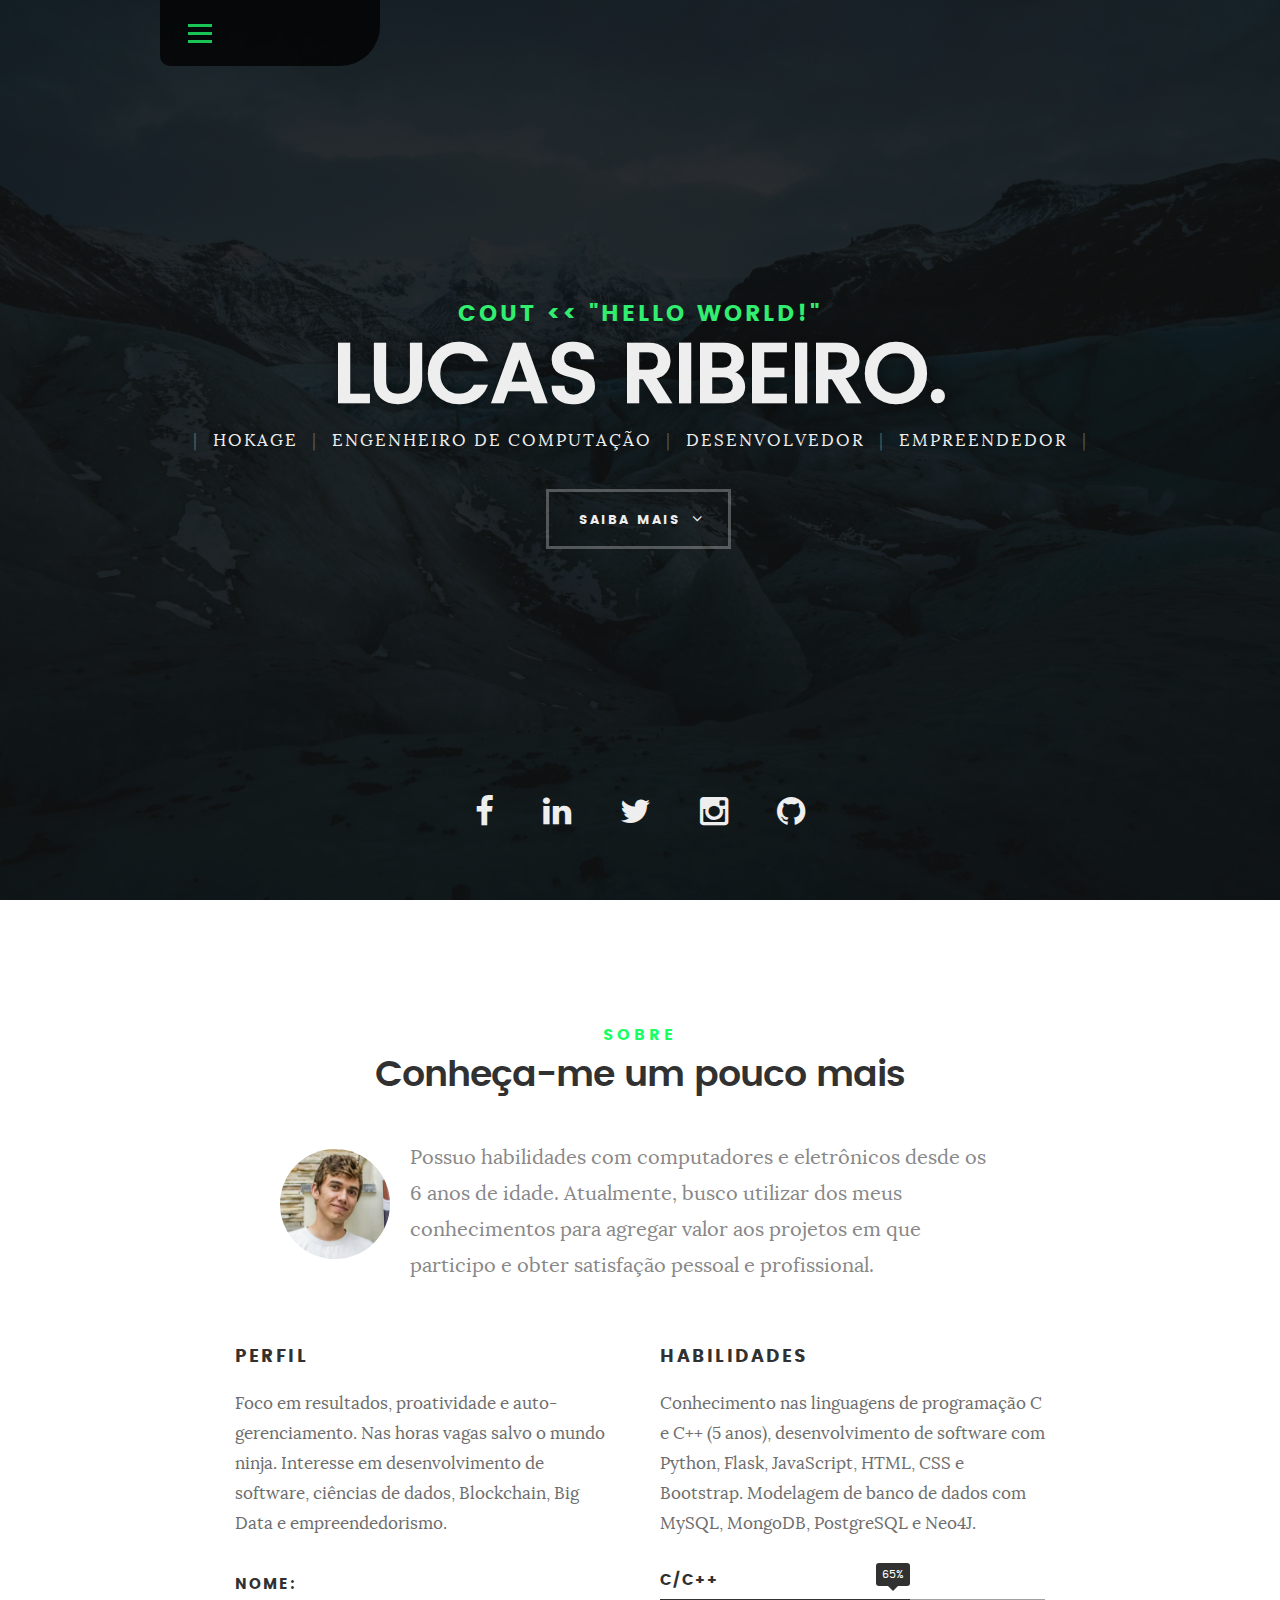
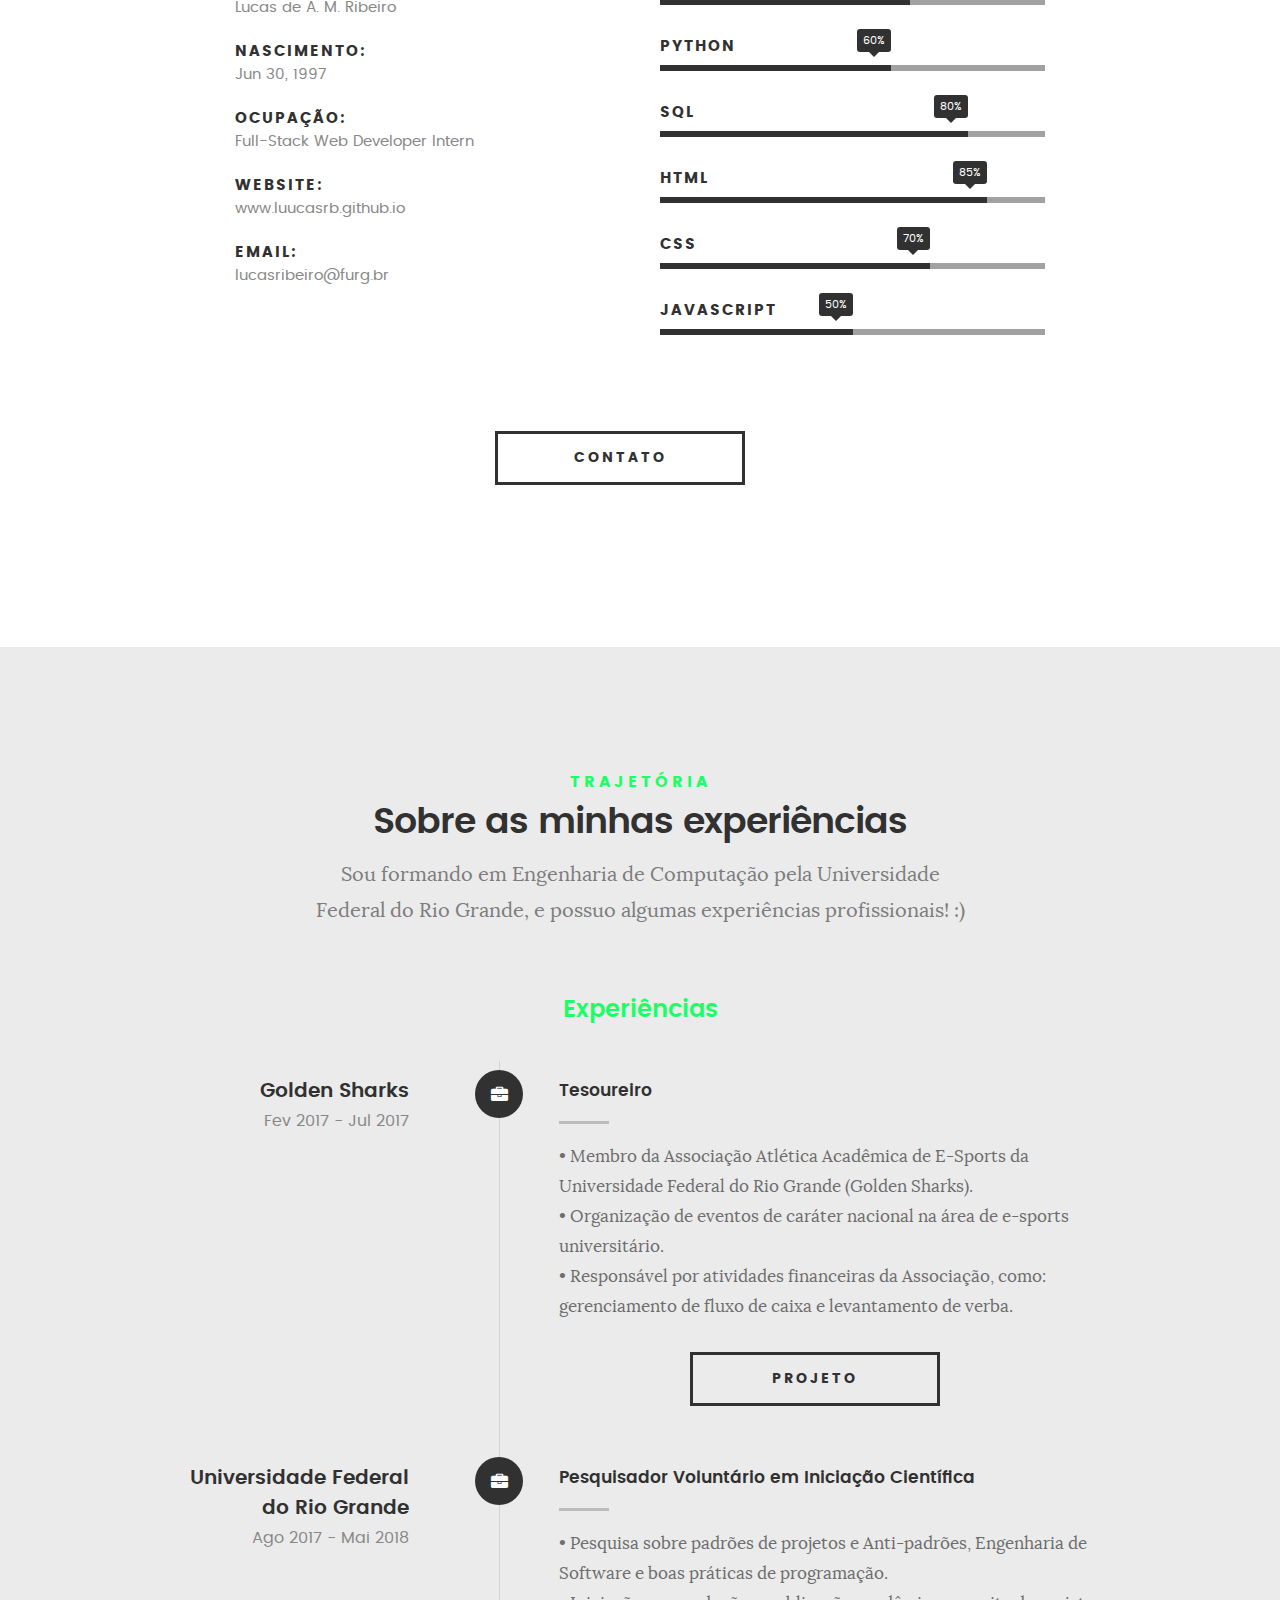
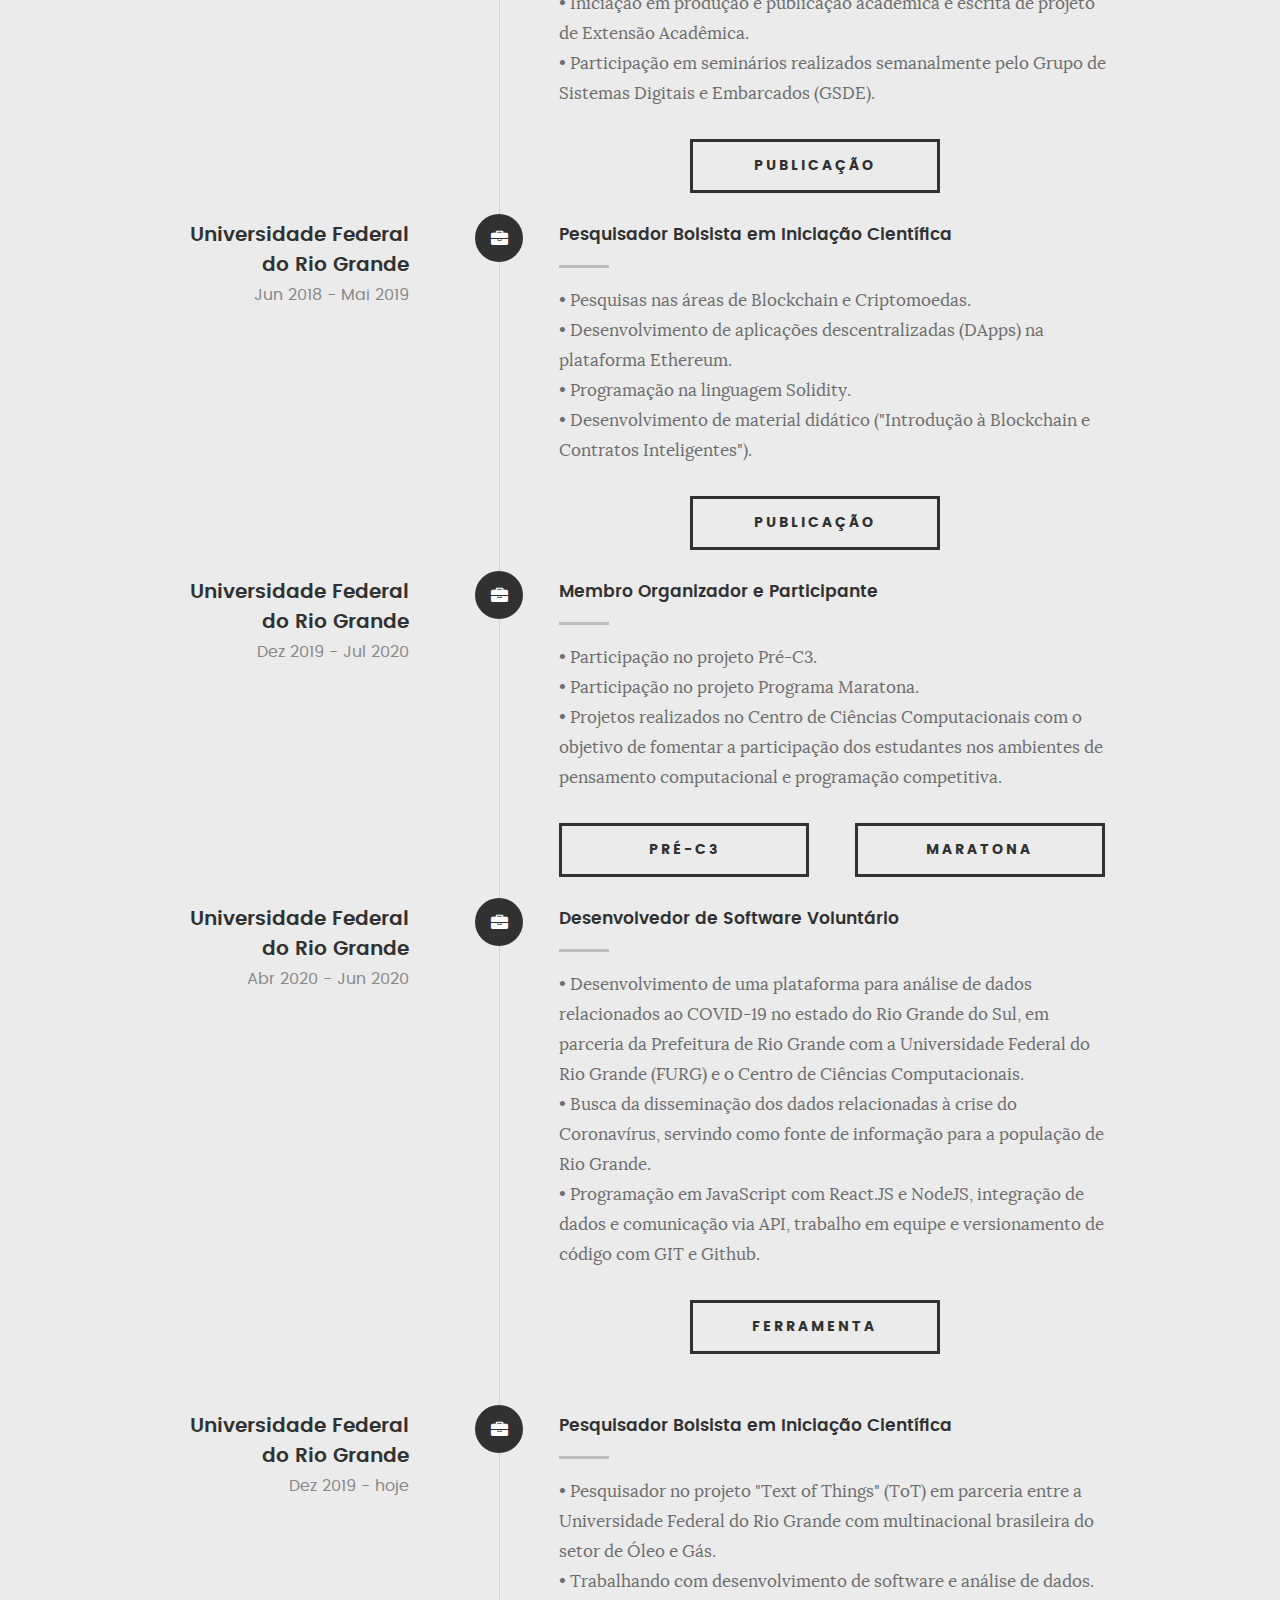
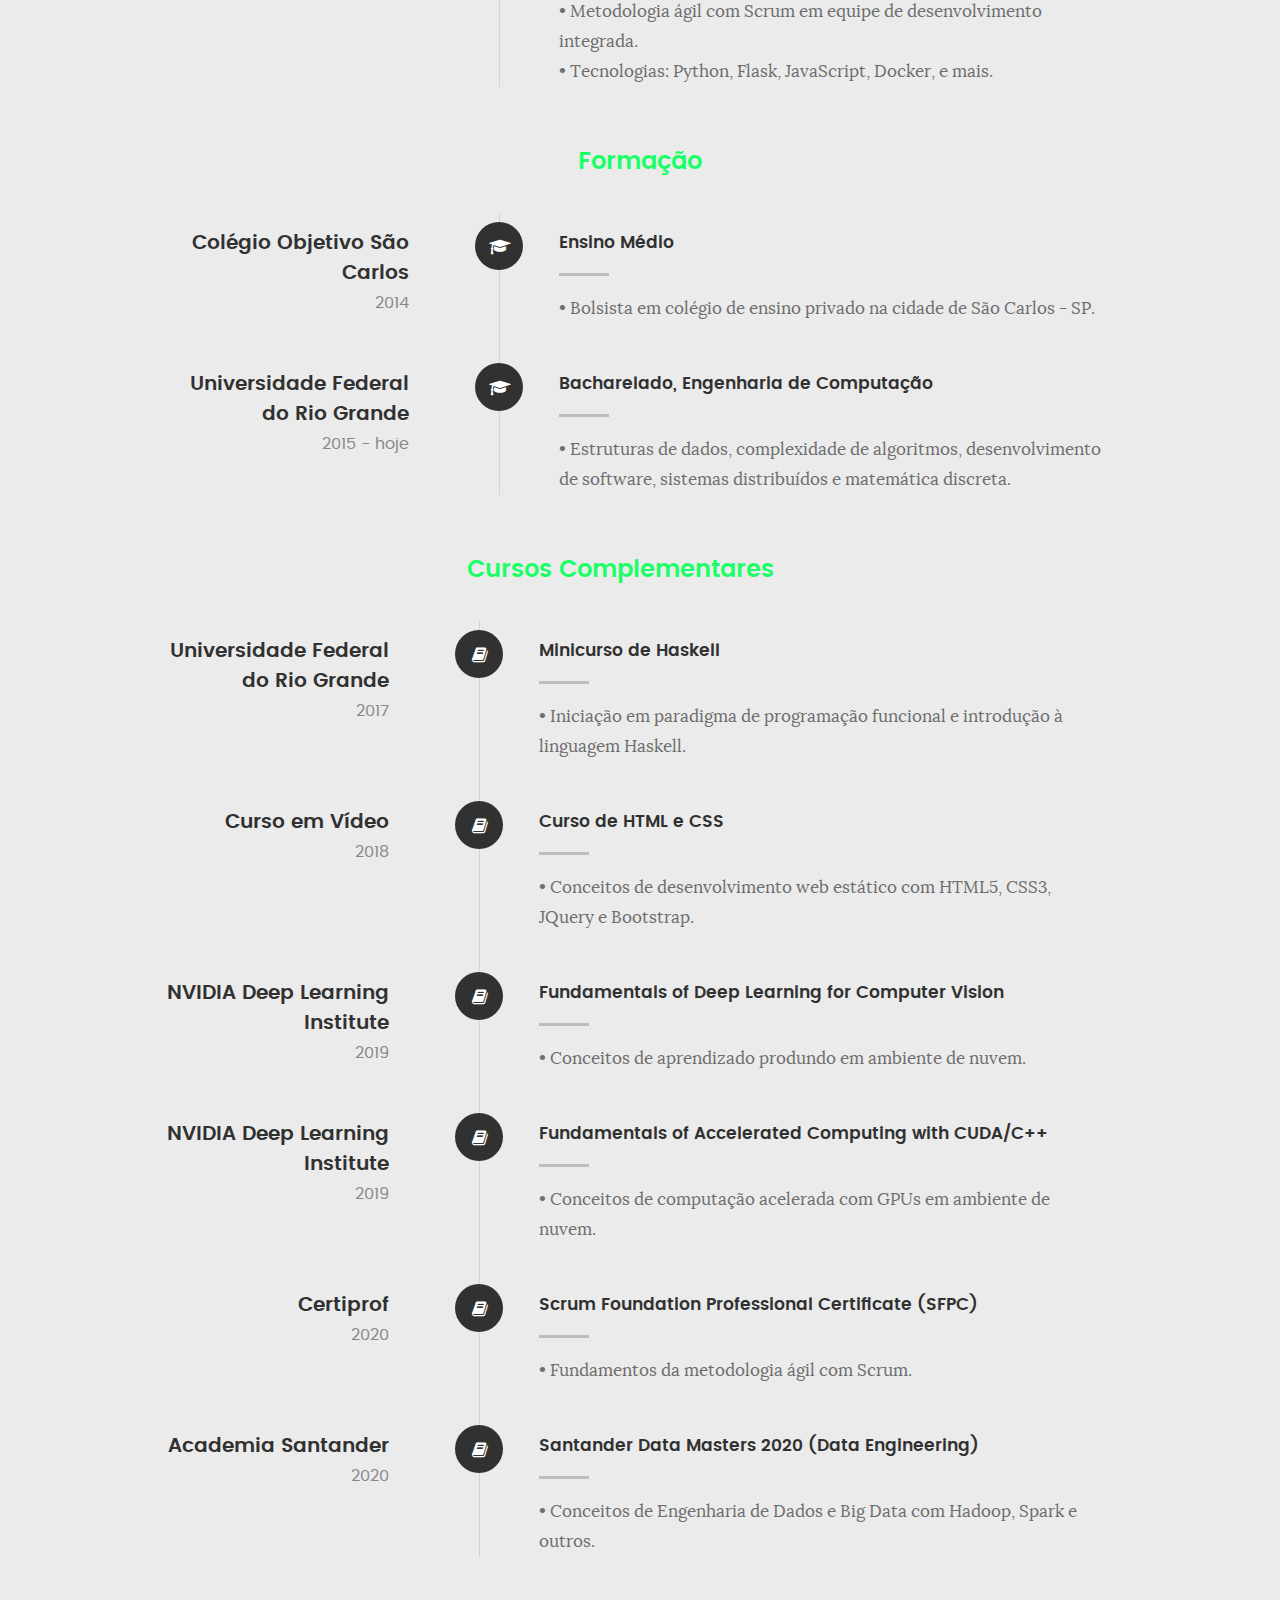
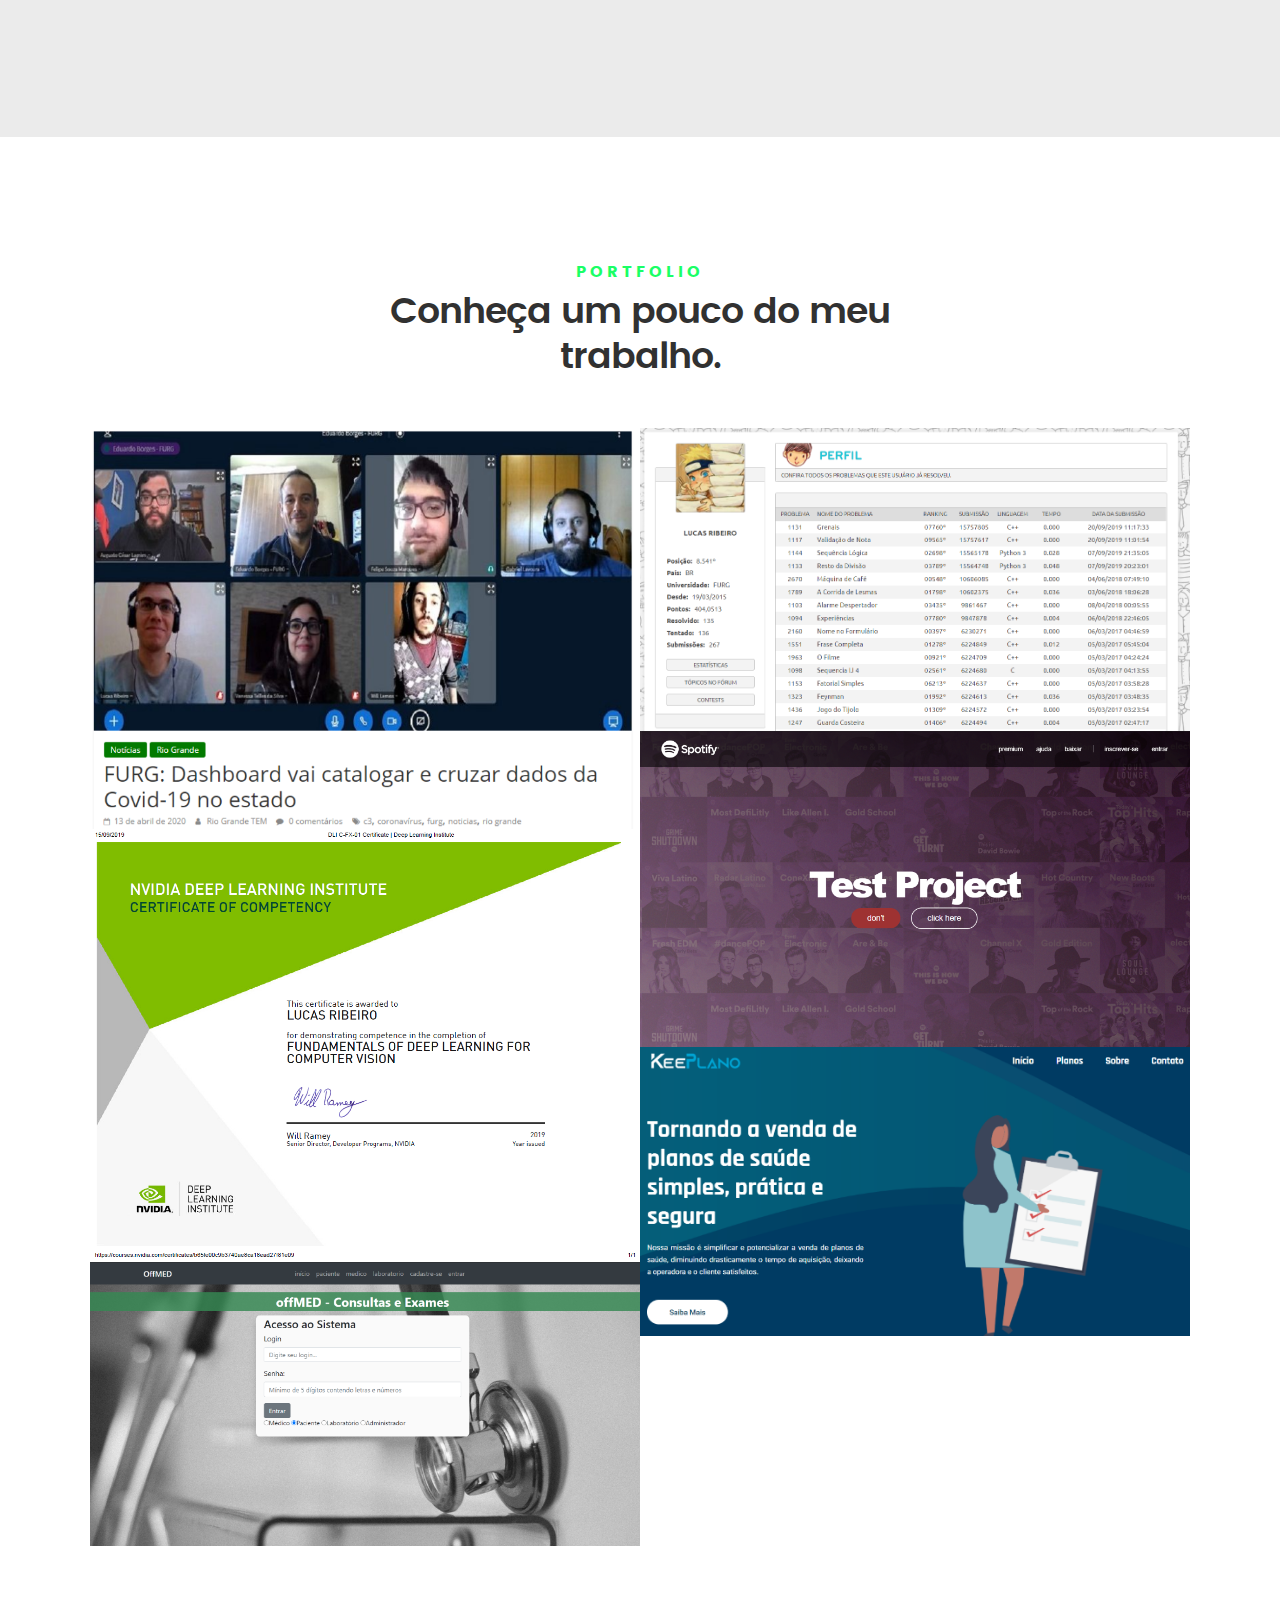
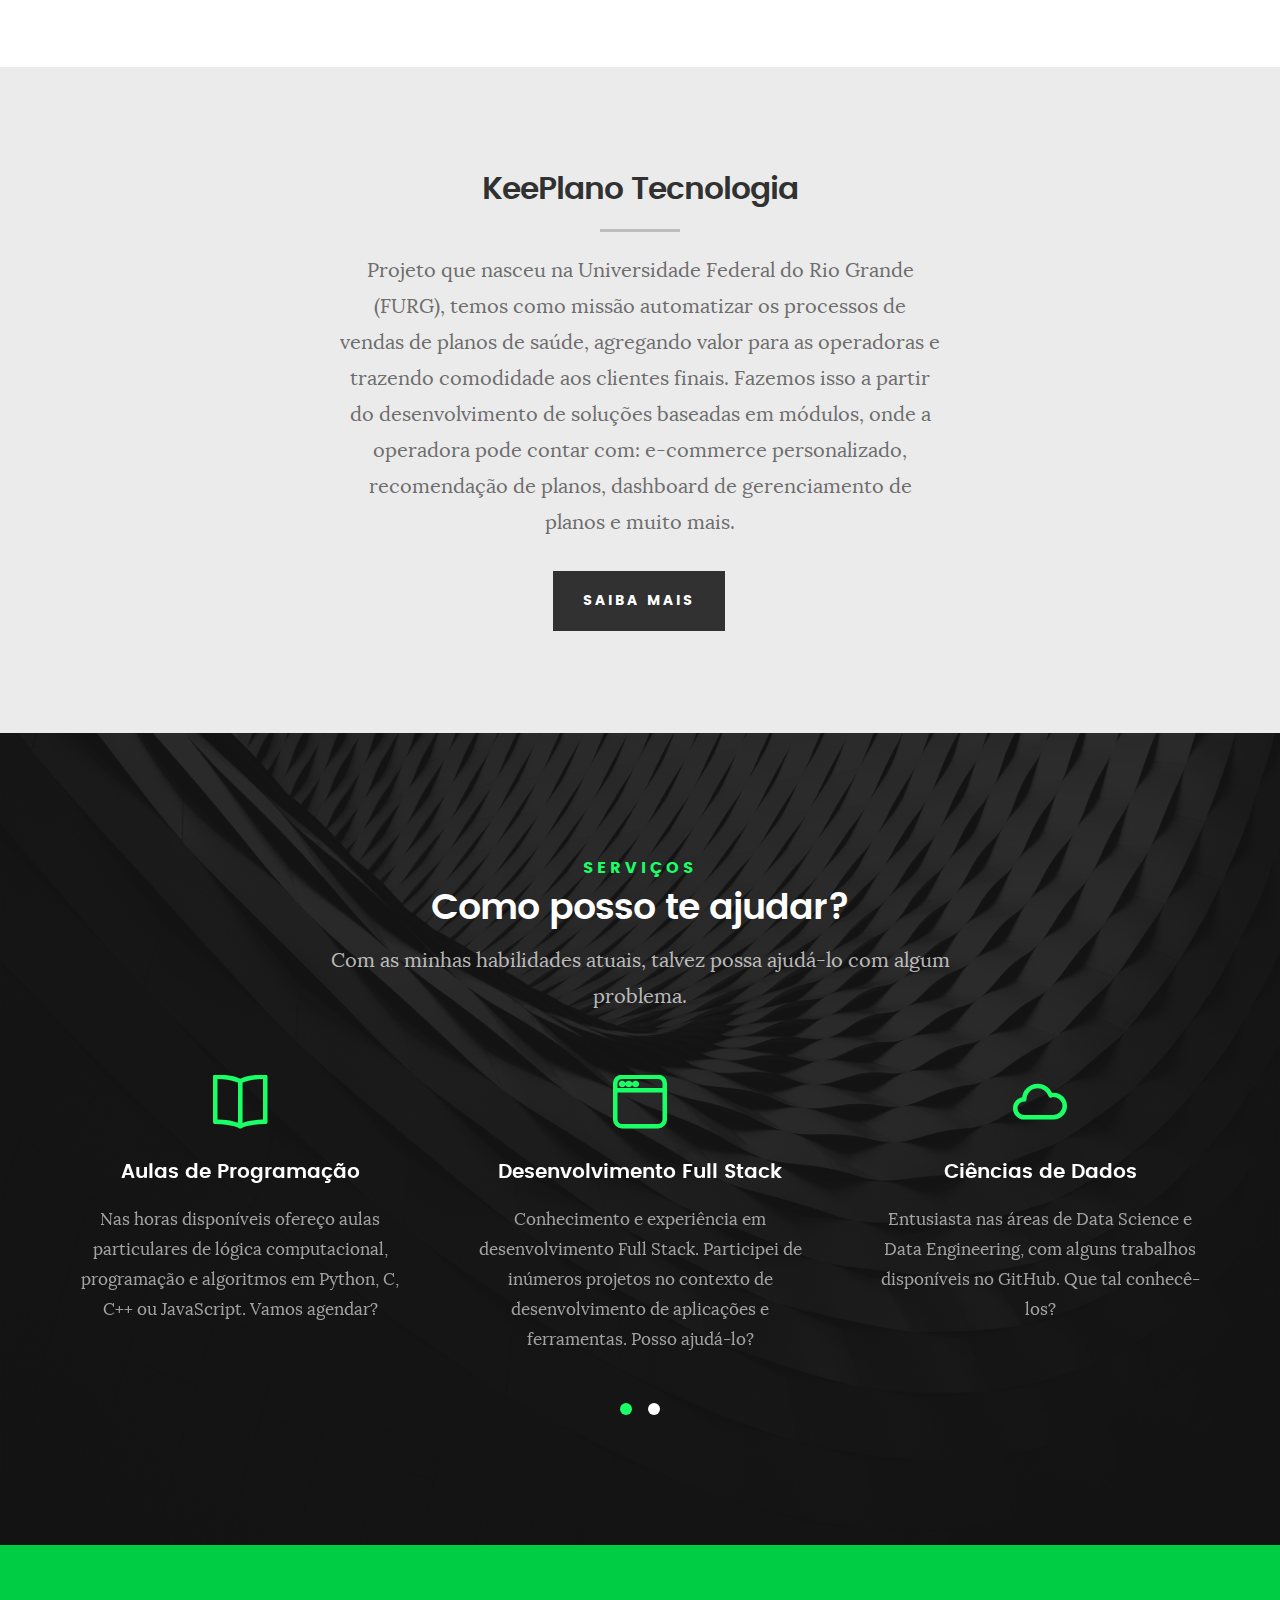
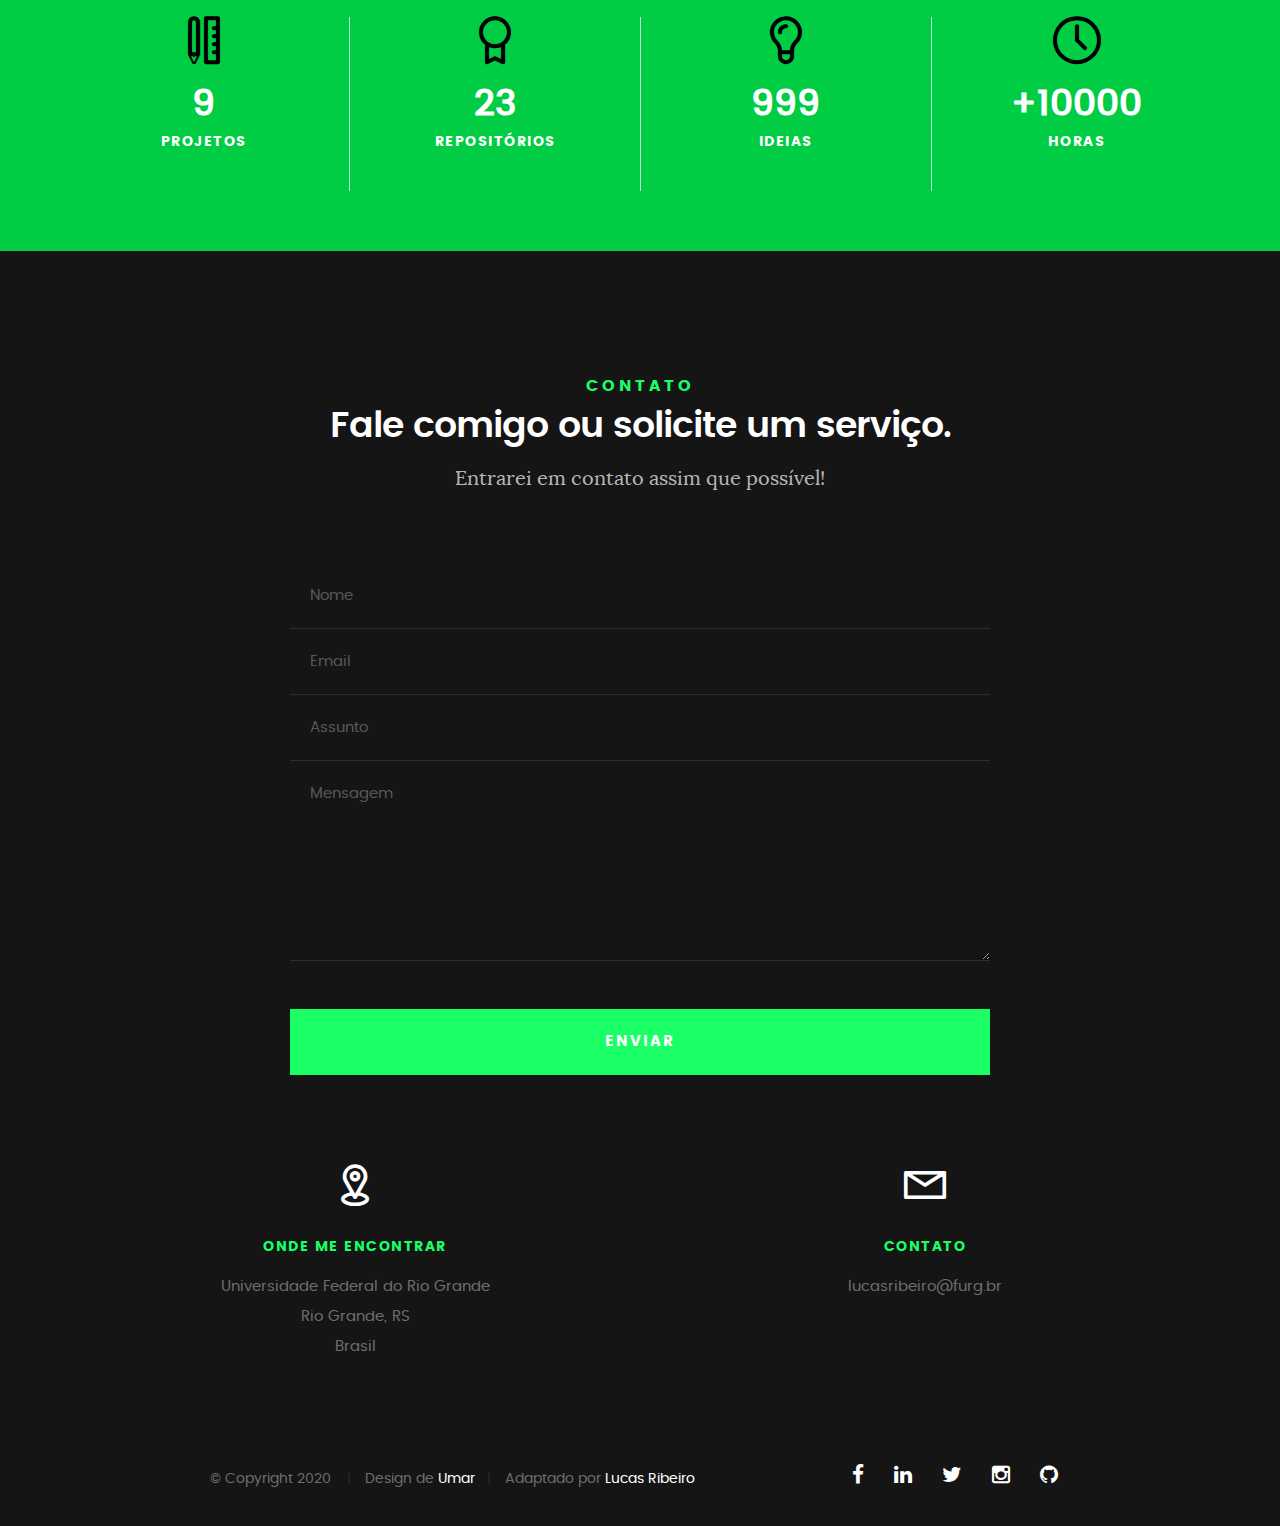
==== index.html @ e899ccb5 "OffMed System" ====
<!DOCTYPE html>
<!--[if IE 8 ]><html class="no-js oldie ie8" lang="en"> <![endif]-->
<!--[if IE 9 ]><html class="no-js oldie ie9" lang="en"> <![endif]-->
<!--[if (gte IE 9)|!(IE)]><!-->
<html class="no-js" lang="pt-br">
<!--<![endif]-->

<head>

	<!-- Global site tag (gtag.js) - Google Analytics! -->
	<script async src="https://www.googletagmanager.com/gtag/js?id=G-8CQ09HHFNC"></script>
	<script>
	window.dataLayer = window.dataLayer || [];
	function gtag(){dataLayer.push(arguments);}
	gtag('js', new Date());

	gtag('config', 'G-8CQ09HHFNC');
	</script>

	<!--- basic page needs
   ================================================== -->
	<meta charset="utf-8">
	<title>Portfólio de Lucas Ribeiro</title>
	<meta name="description" content="">
	<meta name="author" content="">

	<!-- mobile specific metas
   ================================================== -->
	<meta name="viewport" content="width=device-width, initial-scale=1, maximum-scale=1">

	<!-- CSS
   ================================================== -->
	<link rel="stylesheet" type="text/css" href="css/base.css">
	<link rel="stylesheet" type="text/css" href="css/main.css">
	<link rel="stylesheet" type="text/css" href="css/vendor.css">

	<!-- script
   ================================================== -->
	<script src="js/modernizr.js"></script>
	<script src="js/pace.min.js"></script>

	<!-- favicons
	================================================== -->
	<link rel="icon" type="image/png" href="favicon.png">

	<link rel="stylesheet" href="https://s.pageclip.co/v1/pageclip.css" media="screen">

</head>

<body id="top">

	<!-- header 
   ================================================== -->
	<header>
		<div class="row">

			<div class="top-bar">
				<a class="menu-toggle" href="#"><span></span></a>

				<!-- <div class="logo">
					<a href="index.html">Lucas</a>
				</div> -->

				<nav id="main-nav-wrap">
					<ul class="main-navigation">
						<li class="current"><a class="smoothscroll" href="#intro" title="">Início</a></li>
						<li><a class="smoothscroll" href="#about" title="">Sobre</a></li>
						<li><a class="smoothscroll" href="#resume" title="">Currículo</a></li>
						<li><a class="smoothscroll" href="#portfolio" title="">Portfólio</a></li>
						<li><a class="smoothscroll" href="#services" title="">Serviços</a></li>
						<li><a class="smoothscroll" href="#contact" title="">Contato</a></li>
					</ul>
				</nav>
			</div> <!-- /top-bar -->

		</div> <!-- /row -->
	</header> <!-- /header -->

	<!-- intro section
   ================================================== -->
	<section id="intro">

		<div class="intro-overlay"></div>

		<div class="intro-content">
			<div class="row">

				<div class="col-twelve">

					<h5>cout << "Hello World!"</h5>
					<h1>LUCAS RIBEIRO.</h1>

					<p class="intro-position">
						<span>Hokage</span>
						<span>Engenheiro de Computação</span>
						<span>Desenvolvedor</span>
						<span>Empreendedor</span>
					</p>

					<a class="button stroke smoothscroll" href="#about" title="">Saiba mais</a>

				</div>

			</div>
		</div> <!-- /intro-content -->

		<ul class="intro-social">
			<li><a target="_blank" href="https://www.facebook.com/"><i class="fa fa-facebook"></i></a></li>
			<li><a target="_blank" href="https://www.linkedin.com/in/luucasrb"><i class="fa fa-linkedin"></i></a></li>
			<li><a target="_blank" href="https://twitter.com/keeplano"><i class="fa fa-twitter"></i></a></li>
			<!-- <li><a href="https://gama-techs.business.site/?m=true"><i class="fa fa-google"></i></a></li> -->
			<li><a target="_blank" href="https://www.instagram.com/keeplano"><i class="fa fa-instagram"></i></a></li>
			<li><a target="_blank" href="https://github.com/luucasrb"><i class="fa fa-github"></i></a></li>
		</ul> <!-- /intro-social -->

	</section> <!-- /intro -->


	<!-- about section
   ================================================== -->
	<section id="about">

		<div class="row section-intro">
			<div class="col-twelve">

				<h5>Sobre</h5>
				<h1>Conheça-me um pouco mais</h1>

				<div class="intro-info">

					<img src="images/profile-pic.PNG" alt="Profile Picture">

					<p class="lead">
						Possuo habilidades com computadores e eletrônicos desde os 6 anos de idade. Atualmente, busco utilizar dos meus conhecimentos para agregar valor aos projetos em que participo e obter satisfação pessoal e profissional.
					</p>
				</div>

			</div>
		</div> <!-- /section-intro -->

		<div class="row about-content">

			<div class="col-six tab-full">

				<h3>Perfil</h3>
				<p>Foco em resultados, proatividade e auto-gerenciamento. Nas horas vagas salvo o mundo ninja. Interesse em desenvolvimento de software, ciências de dados, Blockchain, Big Data e empreendedorismo.</p>

				<ul class="info-list">
					<li>
						<strong>Nome:</strong>
						<span>Lucas de A. M. Ribeiro</span>
					</li>
					<li>
						<strong>Nascimento:</strong>
						<span>Jun 30, 1997</span>
					</li>
					<li>
						<strong>Ocupação:</strong>
						<span>Full-Stack Web Developer Intern</span>
					</li>
					<li>
						<strong>Website:</strong>
						<span>www.luucasrb.github.io</span>
					</li>
					<li>
						<strong>Email:</strong>
						<span>lucasribeiro@furg.br</span>
					</li>

				</ul> <!-- /info-list -->

			</div>

			<div class="col-six tab-full">

				<h3>Habilidades</h3>
				<p> Conhecimento nas linguagens de programação C e C++ (5 anos), desenvolvimento de software com Python, Flask, JavaScript, HTML, CSS e Bootstrap. Modelagem de banco de dados com MySQL, MongoDB, PostgreSQL e Neo4J. </p>

				<ul class="skill-bars">
					<li>
						<div class="progress percent65"><span>65%</span></div>
						<strong>C/C++</strong>
					</li>
					<li>
						<div class="progress percent60"><span>60%</span></div>
						<strong>Python</strong>
					</li>
					<li>
						<div class="progress percent80"><span>80%</span></div>
						<strong>SQL</strong>
					</li>
					<li>

						<div class="progress percent85"><span>85%</span></div>
						<strong>HTML</strong>
					</li>

					<li>
						<div class="progress percent70"><span>70%</span></div>
						<strong>CSS</strong>
					</li>
					<li>
						<div class="progress percent50"><span>50%</span></div>
						<strong>JavaScript</strong>
					</li>

				</ul> <!-- /skill-bars -->

			</div>

		</div>

		<div class="row button-section">
			<div class="col-twelve">
				<a target="_blank" href="https://www.linkedin.com/in/luucasrb" title="Contato"
					class="button stroke">Contato</a>
			</div>
		</div>

	</section> <!-- /process-->


	<!-- resume Section
   ================================================== -->
	<section id="resume" class="grey-section">

		<div class="row section-intro">
			<div class="col-twelve">

				<h5>Trajetória</h5>
				<h1>Sobre as minhas experiências</h1>

				<p class="lead">Sou formando em Engenharia de Computação pela Universidade Federal do Rio Grande, e possuo algumas experiências profissionais! :)</p>

			</div>
		</div> <!-- /section-intro-->

		<div class="row resume-timeline">

			<div class="col-twelve resume-header">

				<h2>Experiências</h2>

			</div> <!-- /resume-header -->

			<div class="col-twelve">

				<div class="timeline-wrap">

					<div class="timeline-block">

						<div class="timeline-ico">
							<i class="fa fa-briefcase"></i>
						</div>

						<div class="timeline-header">
							<h3>Golden Sharks</h3>
							<p>Fev 2017 - Jul 2017</p>
						</div>

						<div class="timeline-content">
							<h4>Tesoureiro</h4>
							<p>• Membro da Associação Atlética Acadêmica de E-Sports da Universidade Federal do Rio Grande (Golden Sharks). <br>
								• Organização de eventos de caráter nacional na área de e-sports universitário. <br>
								• Responsável por atividades financeiras da Associação, como: gerenciamento de fluxo de caixa e levantamento de verba. <br>
								<div class="row button-section">
									<div class="col-twelve">
										<a target="_blank" href="https://www.facebook.com/aaaesfurg/" title="AAES-FURG"
											class="button stroke">Projeto</a>
									</div>
								</div>
							</p>
						</div>

					</div> <!-- /timeline-block -->


					<div class="timeline-block">

						<div class="timeline-ico">
							<i class="fa fa-briefcase"></i>
						</div>

						<div class="timeline-header">
							<h3>Universidade Federal do Rio Grande</h3>
							<p>Ago 2017 - Mai 2018</p>
						</div>

						<div class="timeline-content">
							<h4>Pesquisador Voluntário em Iniciação Científica</h4>
							<p>
								• Pesquisa sobre padrões de projetos e Anti-padrões, Engenharia de Software e boas práticas de programação. <br>
								• Iniciação em produção e publicação acadêmica e escrita de projeto de Extensão Acadêmica.<br>
								• Participação em seminários realizados semanalmente pelo Grupo de Sistemas Digitais e Embarcados (GSDE).</p>

								<div class="row button-section">
									<div class="col-twelve">
										<a target="_blank" href="https://mpu.furg.br/anais1?layout=edit&id=127" title="MPU18"
											class="button stroke">Publicação</a>
									</div>
								</div>
						</div>

					</div> <!-- /timeline-block -->

					<div class="timeline-block">

						<div class="timeline-ico">
							<i class="fa fa-briefcase"></i>
						</div>

						<div class="timeline-header">
							<h3>Universidade Federal do Rio Grande</h3>
							<p>Jun 2018 - Mai 2019</p>
						</div>

						<div class="timeline-content">
							<h4>Pesquisador Bolsista em Iniciação Científica</h4>
							<p>• Pesquisas nas áreas de Blockchain e Criptomoedas. <br>
								• Desenvolvimento de aplicações descentralizadas (DApps) na plataforma Ethereum. <br>
								• Programação na linguagem Solidity. <br>
								• Desenvolvimento de material didático ("Introdução à Blockchain e Contratos Inteligentes").</p>
								<div class="row button-section">
									<div class="col-twelve">
										<a target="_blank" href="https://mpu.furg.br/anais1?layout=edit&id=147" title="MPU19"
											class="button stroke">Publicação</a>
									</div>
								</div>
						</div>

					</div> <!-- /timeline-block -->

					<div class="timeline-block">

						<div class="timeline-ico">
							<i class="fa fa-briefcase"></i>
						</div>

						<div class="timeline-header">
							<h3>Universidade Federal do Rio Grande</h3>
							<p>Dez 2019 - Jul 2020</p>
						</div>

						<div class="timeline-content">
							<h4>Membro Organizador e Participante</h4>
							<p>
								• Participação no projeto Pré-C3. <br>
								• Participação no projeto Programa Maratona. <br>
								• Projetos realizados no Centro de Ciências Computacionais com o objetivo de fomentar a participação dos estudantes nos ambientes de pensamento computacional e programação competitiva.</p>

								<div class="row button-section">
									<div class="col-six">
										<a target="_blank" href="https://facebook.com/prec3furg/" title="PRE-C3"
											class="button stroke">Pré-C3</a>
									</div>
									<div class="col-six">
										<a target="_blank" href="http://maratona.c3.furg.br/" title="Maratona"
											class="button stroke">Maratona</a>
									</div>
								</div>
						</div>

					</div> <!-- /timeline-block -->

					<div class="timeline-block">

						<div class="timeline-ico">
							<i class="fa fa-briefcase"></i>
						</div>

						<div class="timeline-header">
							<h3>Universidade Federal do Rio Grande</h3>
							<p>Abr 2020 - Jun 2020</p>
						</div>

						<div class="timeline-content">
							<h4>Desenvolvedor de Software Voluntário</h4>
							<p>
								• Desenvolvimento de uma plataforma para análise de dados relacionados ao COVID-19 no estado do Rio Grande do Sul, em parceria da Prefeitura de Rio Grande com a Universidade Federal do Rio Grande (FURG) e o Centro de Ciências Computacionais. <br>
								• Busca da disseminação dos dados relacionadas à crise do Coronavírus, servindo como fonte de informação para a população de Rio Grande.<br>
								• Programação em JavaScript com React.JS e NodeJS, integração de dados e comunicação via API, trabalho em equipe e versionamento de código com GIT e Github.
								<div class="row button-section">
									<div class="col-twelve">
										<a target="_blank" href="http://www.riogrande.rs.gov.br/covidanalytics/" title="ItecCorona"
											class="button stroke">Ferramenta</a>
									</div>
								</div>
							</p>
						</div>
					</div> <!-- /timeline-block -->

					<div class="timeline-block">

						<div class="timeline-ico">
							<i class="fa fa-briefcase"></i>
						</div>

						<div class="timeline-header">
							<h3>Universidade Federal do Rio Grande</h3>
							<p>Dez 2019 - hoje</p>
						</div>

						<div class="timeline-content">
							<h4>Pesquisador Bolsista em Iniciação Científica</h4>
							<p>
								• Pesquisador no projeto "Text of Things" (ToT) em parceria entre a Universidade Federal do Rio Grande com multinacional brasileira do setor de Óleo e Gás. <br>
								• Trabalhando com desenvolvimento de software e análise de dados. <br>
								• Metodologia ágil com Scrum em equipe de desenvolvimento integrada. <br>
								• Tecnologias: Python, Flask, JavaScript, Docker, e mais.</p>
						</div>

					</div> <!-- /timeline-block -->

				</div> <!-- /timeline-wrap -->

			</div> <!-- /col-twelve -->

		</div> <!-- /resume-timeline -->

		<div class="row resume-timeline">

			<div class="col-twelve resume-header">

				<h2>Formação</h2>

			</div> <!-- /resume-header -->

			<div class="col-twelve">

				<div class="timeline-wrap">

					<div class="timeline-block">

						<div class="timeline-ico">
							<i class="fa fa-graduation-cap"></i>
						</div>

						<div class="timeline-header">
							<h3>Colégio Objetivo São Carlos</h3>
							<p>2014</p>
						</div>

						<div class="timeline-content">
							<h4>Ensino Médio</h4>
							<p>• Bolsista em colégio de ensino privado na cidade de São Carlos - SP.</p>
						</div>
					</div>

					<div class="timeline-block">

						<div class="timeline-ico">
							<i class="fa fa-graduation-cap"></i>
						</div>

						<div class="timeline-header">
							<h3>Universidade Federal do Rio Grande</h3>
							<p>2015 - hoje</p>
						</div>

						<div class="timeline-content">
							<h4>Bacharelado, Engenharia de Computação</h4>
							<p>
								• Estruturas de dados, complexidade de algoritmos, desenvolvimento de software, sistemas distribuídos e matemática discreta.
							</p>
						</div>
					</div>

				</div>
			</div>

			<!-- <div class="col-twelve resume-header">

				<h2>Cursos Complementares</h2>

			</div>  -->

			<div class="row resume-timeline">

				<div class="col-twelve resume-header">
	
					<h2>Cursos Complementares</h2>
	
				</div> <!-- /resume-header -->
	
				<div class="col-twelve">
	
					<div class="timeline-wrap">

						<div class="timeline-block">
							<div class="timeline-ico">
								<i class="fa fa-book"></i>
							</div>
							<div class="timeline-header">
								<h3>Universidade Federal do Rio Grande</h3>
								<p>2017</p>
							</div>
							<div class="timeline-content">
								<h4>Minicurso de Haskell</h4>
								<p>• Iniciação em paradigma de programação funcional e introdução à linguagem Haskell.</p>
							</div>
						</div> <!-- /timeline-block -->

						<div class="timeline-block">
							<div class="timeline-ico">
								<i class="fa fa-book"></i>
							</div>
							<div class="timeline-header">
								<h3>Curso em Vídeo</h3>
								<p>2018</p>
							</div>
							<div class="timeline-content">
								<h4>Curso de HTML e CSS</h4>
								<p>• Conceitos de desenvolvimento web estático com HTML5, CSS3, JQuery e Bootstrap.</p>
							</div>
						</div> <!-- /timeline-block -->
	
						<div class="timeline-block">
							<div class="timeline-ico">
								<i class="fa fa-book"></i>
							</div>
							<div class="timeline-header">
								<h3>NVIDIA Deep Learning Institute</h3>
								<p>2019</p>
							</div>
							<div class="timeline-content">
								<h4>Fundamentals of Deep Learning for Computer Vision</h4>
								<p>• Conceitos de aprendizado produndo em ambiente de nuvem.</p>
							</div>
						</div> <!-- /timeline-block -->

						<div class="timeline-block">
							<div class="timeline-ico">
								<i class="fa fa-book"></i>
							</div>
							<div class="timeline-header">
								<h3>NVIDIA Deep Learning Institute</h3>
								<p>2019</p>
							</div>
							<div class="timeline-content">
								<h4>Fundamentals of Accelerated Computing with CUDA/C++</h4>
								<p>• Conceitos de computação acelerada com GPUs em ambiente de nuvem.</p>
							</div>
						</div> <!-- /timeline-block -->

						<div class="timeline-block">
							<div class="timeline-ico">
								<i class="fa fa-book"></i>
							</div>
							<div class="timeline-header">
								<h3>Certiprof</h3>
								<p>2020</p>
							</div>
							<div class="timeline-content">
								<h4>Scrum Foundation Professional Certificate (SFPC)</h4>
								<p>• Fundamentos da metodologia ágil com Scrum.</p>
							</div>
						</div> <!-- /timeline-block -->

						<div class="timeline-block">
							<div class="timeline-ico">
								<i class="fa fa-book"></i>
							</div>
							<div class="timeline-header">
								<h3>Academia Santander</h3>
								<p>2020</p>
							</div>
							<div class="timeline-content">
								<h4>Santander Data Masters 2020 (Data Engineering)</h4>
								<p>• Conceitos de Engenharia de Dados e Big Data com Hadoop, Spark e outros.</p>
							</div>
						</div> <!-- /timeline-block -->
	
					</div> <!-- /timeline-wrap -->
	
				</div> <!-- /col-twelve -->
	
			</div> <!-- /resume-timeline -->
		</div>
	</section>


	<!-- Portfolio Section
   ================================================== -->
	<section id="portfolio">

		<div class="row section-intro">
			<div class="col-twelve">

				<h5>Portfolio</h5>
				<h1>Conheça um pouco do meu trabalho.</h1>

				<!-- <p class="lead">Here's What i work !🌀</p> -->

			</div>
		</div> <!-- /section-intro-->

		<div class="row portfolio-content">

			<div class="col-twelve">

				<!-- portfolio-wrapper -->
				<div id="folio-wrapper" class="block-1-2 block-mob-full stack">

					<div class="bgrid folio-item">
						<div class="item-wrap">
							<img src="images/portfolio/iteccorona.PNG" alt="COVID-19">
							<a href="#modal-01" class="overlay">
								<div class="folio-item-table">
									<div class="folio-item-cell">
										<h3 class="folio-title">ItecCorona</h3>
										<span class="folio-types">
											Visualização de dados do COVID-19
										</span>
									</div>
								</div>
							</a>
						</div>
					</div> <!-- /folio-item -->

					<div class="bgrid folio-item">
						<div class="item-wrap">
							<img src="images/portfolio/uri.PNG" alt="Uri">
							<a href="#modal-02" class="overlay">
								<div class="folio-item-table">
									<div class="folio-item-cell">
										<h3 class="folio-title">Uri Online Judge</h3>
										<span class="folio-types">
											Meu Perfil no Uri Online Judge
										</span>
									</div>
								</div>
							</a>
						</div>
					</div> <!-- /folio-item -->

					<div class="bgrid folio-item">
						<div class="item-wrap">
							<img src="images/portfolio/spotify.PNG" alt="Spotify">
							<a href="#modal-03" class="overlay">
								<div class="folio-item-table">
									<div class="folio-item-cell">
										<h3 class="folio-title">Spotify Clone</h3>
										<span class="folio-types">
											Replicação da interface do Spotify
										</span>
									</div>
								</div>
							</a>
						</div>
					</div> 
					<!-- /folio-item -->

					<div class="bgrid folio-item">
						<div class="item-wrap">
							<img src="images/portfolio/certificate.PNG" alt="Certificado">
							<a href="#modal-04" class="overlay">
								<div class="folio-item-table">
									<div class="folio-item-cell">
										<h3 class="folio-title">Certificado</h3>
										<span class="folio-types">
											Certificado Oficial NVIDIA Deep Learning Institute
										</span>
									</div>
								</div>
							</a>
						</div>
					</div> <!-- /folio-item -->

					<div class="bgrid folio-item">
						<div class="item-wrap">
							<img src="images/portfolio/keeplano.PNG" alt="KeePlano">
							<a href="#modal-05" class="overlay">
								<div class="folio-item-table">
									<div class="folio-item-cell">
										<h3 class="folio-title"> KeePlano</h3>
										<span class="folio-types">
											Plataforma para venda de planos de saúde
										</span>
									</div>
								</div>
							</a>
						</div>
					</div> <!-- /folio-item -->

					<div class="bgrid folio-item">
						<div class="item-wrap">
							<img src="images/portfolio/login.png" alt="PHP App">
							<a href="#modal-06" class="overlay">
								<div class="folio-item-table">
									<div class="folio-item-cell">
										<h3 class="folio-title">Sistema PHP</h3>
										<span class="folio-types">
											Sistema para clínica de saúde escrito em PHP e MySQL.
										</span>
									</div>
								</div>
							</a>
						</div>
					</div>

					<!-- modal popups - begin
	            ============================================================= -->
					<div id="modal-01" class="popup-modal slider mfp-hide">

						<div class="media">
							<img src="images/portfolio/iteccorona.PNG" alt="COVID-19" />
						</div>

						<div class="description-box">
							<h4>ItecCorona</h4>
							<p>Plataforma para visualização de dados do COVID-19 no estado do Rio Grande do Sul (Brasil).</p>

							<div class="categories">COVID-19</div>
						</div>

						<div class="link-box">
							<a target="_blank" href="http://www.riogrande.rs.gov.br/covidanalytics/">Detalhes</a>
							<a href="#" class="popup-modal-dismiss">Fechar</a>
						</div>

					</div> <!-- /modal-01 -->

					<div id="modal-02" class="popup-modal slider mfp-hide">

						<div class="media">
							<img src="images/portfolio/uri.PNG" alt="Uri" />
						</div>

						<div class="description-box">
							<h4>Uri Online Judge</h4>
							<p>Meu perfil no Uri Online Judge com a resolução de inúmeros problemas de programação.</p>

							<div class="categories">Uri</div>
						</div>

						<div class="link-box">
							<a target="_blank" href="https://www.urionlinejudge.com.br/judge/pt/profile/45645">Detalhes</a>
							<a href="#" class="popup-modal-dismiss">Fechar</a>
						</div>

					</div> <!-- /modal-02 -->

					<div id="modal-03" class="popup-modal slider mfp-hide">

						<div class="media">
							<img src="images/portfolio/spotify.PNG" alt="Spotify" />
						</div>

						<div class="description-box">
							<h4>Spotify Clone</h4>
							<p>Replicação da interface do Spotify, usando conceitos de webdesign.</p>

							<div class="categories">Spotify</div>
						</div>

						<div class="link-box">
							<a target="_blank" href="https://luucasrb.github.io/SpotiFAKE.github.io/">Detalhes</a>
							<a href="#" class="popup-modal-dismiss">Fechar</a>
						</div>

					</div> <!-- /modal-03 -->

					<div id="modal-04" class="popup-modal slider mfp-hide">

						<div class="media">
							<img src="images/portfolio/certificate.PNG" alt="Certificado" />
						</div>

						<div class="description-box">
							<h4>Certificado</h4>
							<p>Certificado Oficial NVIDIA Deep Learning Institute</p>

							<div class="categories">Certificado</div>
						</div>

						<div class="link-box">
							<a target="_blank" href="https://courses.nvidia.com/">Detalhes</a>
							<a href="#" class="popup-modal-dismiss">Fechar</a>
						</div>

					</div> <!-- /modal-04 -->

					<div id="modal-05" class="popup-modal slider mfp-hide">

						<div class="media">
							<img src="images/portfolio/keeplano.PNG" alt="KeePlano" />
						</div>

						<div class="description-box">
							<h4>KeePlano Tecnologia</h4>
							<p>Plataforma para venda de planos de saúde, desenvolvida com equipe de engenheiros de computação da Universidade Federal do Rio Grande.</p>

							<div class="categories">KeePlano</div>
						</div>

						<div class="link-box">
							<a target="_blank" href="https://keeplano.com.br/">Detalhes</a>
							<a href="#" class="popup-modal-dismiss">Fechar</a>
						</div>

					</div> <!-- /modal-05 -->

					<div id="modal-06" class="popup-modal slider mfp-hide">

						<div class="media">
							<img src="images/portfolio/login.png" alt="PHP App" />
						</div>

						<div class="description-box">
							<h4>Sistema PHP </h4>
							<p>Sistema para clínicas de saúde desenvolvido com PHP, MySQL, HTML, CSS e Bootstrap.</p>

							<div class="categories">Sistemas</div>
						</div>

						<div class="link-box">
							<a href="https://github.com/luucasrb/offmed" target="_blank">Detalhes</a>
							<a href="#" class="popup-modal-dismiss">Fechar</a>
						</div>

					</div>


				</div> <!-- /portfolio-wrapper -->

			</div> <!-- /twelve -->

		</div> <!-- /portfolio-content -->

	</section> 
	<!-- /portfolio -->

		<!-- CTA Section  -->
	<section id="cta" class="grey-section">
		<div class="row cta-content">
			<div class="col-twelve section-tst">
				<h2 class="h01"><a target="_blank" href="">KeePlano Tecnologia</a></h2>

				<p class="lead">
					Projeto que nasceu na Universidade Federal do Rio Grande (FURG), temos como missão automatizar os processos de vendas de planos de saúde, agregando valor para as operadoras e trazendo comodidade aos clientes finais.
					Fazemos isso a partir do desenvolvimento de soluções baseadas em módulos, onde a operadora pode contar com: e-commerce personalizado, recomendação de planos, dashboard de gerenciamento de planos e muito mais.
				</p>
				<div class="action">
					<a class="button button-primary large" target="_blank" href="https://keeplano.com.br/">Saiba Mais</a>
				</div>
			</div>
		</div>
	</section> <!-- /cta -->

	<!-- services Section
   ================================================== -->
	<section id="services">
		<div class="overlay"></div>
			<div class="row section-intro">
				<div class="col-twelve">
					<h5>Serviços</h5>
					<h1>Como posso te ajudar?</h1>
					<p class="lead">Com as minhas habilidades atuais, talvez possa ajudá-lo com algum problema.</p>
				</div>
			</div> <!-- /section-intro -->

		<div class="row services-content">
			<div id="owl-slider" class="owl-carousel services-list">

				<div class="service">
					<span class="icon"><i class="icon-book"></i></span>
					<div class="service-content">
						<h3>Aulas de Programação</h3>
						<p class="desc">
							Nas horas disponíveis ofereço aulas particulares de lógica computacional, programação e algoritmos em Python, C, C++ ou JavaScript. Vamos agendar?
						</p>
					</div>
				</div> <!-- /service -->

				<div class="service">
					<span class="icon"><i class="icon-window"></i></span>
					<div class="service-content">
						<h3>Desenvolvimento Full Stack</h3>
						<p class="desc">Conhecimento e experiência em desenvolvimento Full Stack. Participei de inúmeros projetos no contexto de desenvolvimento de aplicações e ferramentas. Posso ajudá-lo?
						</p>
					</div>
				</div> <!-- /service -->

				<div class="service">
					<span class="icon"><i class="icon-cloud"></i></span>
					<div class="service-content">
						<h3>Ciências de Dados</h3>
						<p class="desc">Entusiasta nas áreas de Data Science e Data Engineering, com alguns trabalhos disponíveis no GitHub. Que tal conhecê-los?
					</div>
				</div> <!-- /service -->

				<div class="service">
					<span class="icon"><i class="icon-suitcase"></i></span>
					<div class="service-content">
						<h3>Inovação e Empreendedorismo</h3>
						<p class="desc">Sempre buscando conhecimento nas áreas de empreendedorismo, inovação e liderança. Conheça um pouco dos projetos que participo!
						</p>
					</div>
				</div> <!-- /service -->

				<div class="service">
					<span class="icon"><i class="icon-cube"></i></span>
					<div class="service-content">
						<h3>Blockchain</h3>
						<p class="desc">
							Entusiasta nas áreas de Blockchain e Criptomoedas, com foco na plataforma Ethereum. Já ouviu falar em contratos inteligentes?
						</p>
					</div>
				</div> <!-- /service -->

				<div class="service">
					<span class="icon"><i class="icon-users"></i></span>
					<div class="service-content">
						<h3>Consultoria</h3>
						<p class="desc">
							Talvez possa ajudar você e/ou a sua empresa de alguma forma. Entre em contato!
						</p>
					</div>
				</div> <!-- /service -->

			</div> <!-- /services-list -->
		</div> <!-- /services-content -->

	</section> <!-- /services -->


	<!-- stats Section
   ================================================== -->
	<section id="stats" class="count-up">

		<div class="row">
			<div class="col-twelve">

				<div class="block-1-4 block-s-1-3 block-tab-1-2 block-mob-full stats-list">

					<div class="bgrid stat">

						<div class="icon-part">
							<i class="icon-pencil-ruler"></i>
						</div>

						<h3 class="stat-count">
							9
						</h3>

						<h5 class="stat-title">
							Projetos
						</h5>

					</div> <!-- /stat -->

					<!-- <div class="bgrid stat">

						<div class="icon-part">
							<i class="icon-users"></i>
						</div>

						<h3 class="stat-count">
							8
						</h3>

						<h5 class="stat-title">
							Happy Clients
						</h5>

					</div>  -->

					<div class="bgrid stat">

						<div class="icon-part">
							<i class="icon-badge"></i>
						</div>

						<h3 class="stat-count">
							23
						</h3>

						<h5 class="stat-title">
							Repositórios
						</h5>

					</div> <!-- /stat -->

					<div class="bgrid stat">

						<div class="icon-part">
							<i class="icon-light-bulb"></i>
						</div>

						<h3 class="stat-count">
							999
						</h3>

						<h5 class="stat-title">
							Ideias
						</h5>

					</div> <!-- /stat -->

					<!-- <div class="bgrid stat">

						<div class="icon-part">
							<i class="icon-cup"></i>
						</div>

						<h3 class="stat-count">
							5000
						</h3>

						<h5 class="stat-title">
							Coffee Cups
						</h5>

					</div>  -->

					<div class="bgrid stat">

						<div class="icon-part">
							<i class="icon-clock"></i>
						</div>

						<h3 class="stat-count">
							+10000
						</h3>

						<h5 class="stat-title">
							Horas
						</h5>

					</div> <!-- /stat -->

				</div> <!-- /stats-list -->

			</div> <!-- /twelve -->
		</div> <!-- /row -->

	</section> <!-- /stats -->


	<!-- contact
   ================================================== -->
	<section id="contact">

		<div class="row section-intro">
			<div class="col-twelve">

				<h5>Contato</h5>
				<h1>Fale comigo ou solicite um serviço.</h1>

				<p class="lead">Entrarei em contato assim que possível!
			</div>
		</div> <!-- /section-intro -->

		<div class="row contact-form">

			<div class="col-twelve">

				<!-- form -->
				<form class="pageclip-form" name="contactForm" id="contactForm" method="post" action="https://send.pageclip.co/xPfO63IPo6SqAtst8YmMFdkcBDjFQbl0">
					<fieldset>

						<div class="form-field">
							<input name="contactName" type="text" id="contactName" placeholder="Nome" value=""
								minlength="2" required>
						</div>
						<div class="form-field">
							<input name="contactEmail" type="email" id="contactEmail" placeholder="Email" value=""
								required>
						</div>
						<div class="form-field">
							<input name="contactSubject" type="text" id="contactSubject" placeholder="Assunto" value="">
						</div>
						<div class="form-field">
							<textarea name="contactMessage" id="contactMessage" placeholder="Mensagem" rows="10"
								cols="50" required></textarea>
						</div>
						<div class="form-field">
							<button class="submitform pageclip-form__submit">Enviar</button>
							<div id="submit-loader">
								<div class="text-loader">Enviando...</div>
								<div class="s-loader">
									<div class="bounce1"></div>
									<div class="bounce2"></div>
									<div class="bounce3"></div>
								</div>
							</div>
						</div>

					</fieldset>
				</form> <!-- Form End -->

				<!-- contact-warning -->
				<div id="message-warning">
					<i class="fa fa-check"></i>Sua mensagem não foi enviada! :(<br>
				</div>
				<!-- contact-success -->
				<div id="message-success">
					<i class="fa fa-check"></i>Sua mensagem foi enviada! :)<br>
				</div>

			</div> <!-- /col-twelve -->

		</div> <!-- /contact-form -->

		<div class="row contact-info">

			<div class="col-six tab-full">

				<div class="icon">
					<i class="icon-pin"></i>
				</div>

				<h5>Onde me encontrar</h5>

				<p>
					Universidade Federal do Rio Grande<br>
					Rio Grande, RS<br>
					Brasil
				</p>

			</div>

			<div class="col-six tab-full collapse">

				<div class="icon">
					<i class="icon-mail"></i>
				</div>

				<h5>Contato</h5>

				<p>lucasribeiro@furg.br
				</p>

			</div>

			<!-- <div class="col-four tab-full">

				<div class="icon">
					<i class="icon-phone"></i>
				</div>

				<h5>Fale comigo</h5>

				<p>WhatsApp: (+16)992969303<br>
				</p>

			</div> -->

		</div> <!-- /contact-info -->

	</section> <!-- /contact -->


	<!-- footer
   ================================================== -->

	<footer>
		<div class="row">

			<div class="col-four tab-full pull-right social">

				<ul class="footer-social">
					<li><a target="_blank" href="https://www.facebook.com/"><i class="fa fa-facebook"></i></a></li>
					<li><a target="_blank" href="https://www.linkedin.com/in/luucasrb"><i class="fa fa-linkedin"></i></a>
					</li>
					<li><a target="_blank" href="https://twitter.com/keeplano"><i class="fa fa-twitter"></i></a></li>
					<!-- <li><a href="https://gama-techs.business.site/?m=true"><i class="fa fa-google"></i></a></li> -->
					<li><a target="_blank" href="https://www.instagram.com/keeplano"><i class="fa fa-instagram"></i></a></li>
					<li><a target="_blank" href="https://github.com/luucasrb"><i class="fa fa-github"></i></a></li>
				</ul>

			</div>

			<div class="col-eight tab-full">
				<div class="copyright">
					<span>© Copyright 2020 </span>
					<span>Design de <a target="_blank" href="https://github.com/UmarGit">Umar</a></span>
					<span>Adaptado por <a target="_blank" href="https://github.com/luucasrb">Lucas Ribeiro</a></span>
				</div>
			</div>

			<div id="go-top">
				<a class="smoothscroll" title="Back to Top" href="#top"><i class="fa fa-long-arrow-up"></i></a>
			</div>

		</div> <!-- /row -->
	</footer>

	<div id="preloader">
		<div id="loader"></div>
	</div>

	<!-- Java Script
   ================================================== -->
	<script src="js/jquery-2.1.3.min.js"></script>
	<script src="js/plugins.js"></script>
	<script src="js/main.js"></script>
	<script src="https://s.pageclip.co/v1/pageclip.js" charset="utf-8"></script>

</body>

</html>
---- css/base.css ----
/**
 * =================================================================== 
 *
 *  Kards v1.0 Base Stylesheet
 *  url: styleshout.com
 *  03-01-2016
 *  ------------------------------------------------------------------
 *  TOC:
 *  01. reset
 *  02. basic/base setup styles
 *  03. grid
 *  04. MISC
 *
 * =================================================================== 
 */

/** 
 * ===================================================================
 * 01. reset - normalize.css v3.0.2 | MIT License | git.io/normalize
 *
 * ------------------------------------------------------------------- 
 */
html {
	font-family: sans-serif;
	-ms-text-size-adjust: 100%;
	-webkit-text-size-adjust: 100%;
}

body {
	margin: 0;
}

article,
aside,
details,
figcaption,
figure,
footer,
header,
hgroup,
main,
menu,
nav,
section,
summary {
	display: block;
}

audio,
canvas,
progress,
video {
	display: inline-block;
	vertical-align: baseline;
}

audio:not([controls]) {
	display: none;
	height: 0;
}

[hidden],
template {
	display: none;
}

a {
	background: transparent;
}

a:active, 
a:hover {
	outline: 0;
}

abbr[title] {
	border-bottom: 1px dotted;
}

b,
strong {
	font-weight: bold;
}

dfn {
	font-style: italic;
}

h1 {
	font-size: 2em;
	margin: 0.67em 0;
}

mark {
	background: #ff0;
	color: #000;
}

small {
	font-size: 80%;
}

sub,
sup {
	font-size: 75%;
	line-height: 0;
	position: relative;
	vertical-align: baseline;
}

sup {
	top: -0.5em;
}

sub {
	bottom: -0.25em;
}

img {
	border: 0;
}

svg:not(:root) {
	overflow: hidden;
}

figure {
	margin: 1em 40px;
}

hr {
	-moz-box-sizing: content-box;
	box-sizing: content-box;
	height: 0;
}

pre {
	overflow: auto;
}

code,
kbd,
pre,
samp {
	font-family: monospace, monospace;
	font-size: 1em;
}

button,
input,
optgroup,
select,
textarea {
	color: inherit;
	font: inherit;
	margin: 0;
}

button {
	overflow: visible;
}

button,
select {
	text-transform: none;
}

button,
html input[type="button"],
input[type="reset"],
input[type="submit"] {
	-webkit-appearance: button;
	cursor: pointer;
}

button[disabled],
html input[disabled] {
	cursor: default;
}

button::-moz-focus-inner,
input::-moz-focus-inner {
	border: 0;
	padding: 0;
}

input {
	line-height: normal;
}

input[type="checkbox"],
input[type="radio"] {
	box-sizing: border-box;
	padding: 0;
}

input[type="number"]::-webkit-inner-spin-button,
input[type="number"]::-webkit-outer-spin-button {
	height: auto;
}

input[type="search"] {
	-webkit-appearance: textfield;
	-moz-box-sizing: content-box;
	-webkit-box-sizing: content-box;
	box-sizing: content-box;
}

input[type="search"]::-webkit-search-cancel-button,
input[type="search"]::-webkit-search-decoration {
	-webkit-appearance: none;
}

fieldset {
	border: 1px solid #c0c0c0;
	margin: 0 2px;
	padding: 0.35em 0.625em 0.75em;
}

legend {
	border: 0;
	padding: 0;
}

textarea {
	overflow: auto;
}

optgroup {
	font-weight: bold;
}

table {
	border-collapse: collapse;
	border-spacing: 0;
}

td,
th {
	padding: 0;
}

/** 
 * ===================================================================
 * 02. basic/base setup styles - (_basic.scss)
 *
 * ------------------------------------------------------------------- 
 */
html {
	font-size: 62.5%;
	box-sizing: border-box;
}

*,
*::before,
*::after {
	box-sizing: inherit;
}

body {
	font-weight: normal;
	line-height: 1;
	text-rendering: optimizeLegibility;
	word-wrap: break-word;
	-webkit-overflow-scrolling: touch;
	-webkit-text-size-adjust: none;
}

body,
input,
button {
	-moz-osx-font-smoothing: grayscale;
	-webkit-font-smoothing: antialiased;
}

/**
 * Media - (_basic.scss)
 * ------------------------------------------------------------------- 
 */
img,
video {
	max-width: 100%;
	height: auto;
}

/**
 * Typography resets - (_basic.scss)
 * ------------------------------------------------------------------- 
 */
div,
dl,
dt,
dd,
ul,
ol,
li,
h1,
h2,
h3,
h4,
h5,
h6,
pre,
form,
p,
blockquote,
th,
td {
	margin: 0;
	padding: 0;
}

h1,
h2,
h3,
h4,
h5,
h6 {
	-webkit-font-variant-ligatures: common-ligatures;
	-moz-font-variant-ligatures: common-ligatures;
	font-variant-ligatures: common-ligatures;
	text-rendering: optimizeLegibility;
}

em,
i {
	font-style: italic;
	line-height: inherit;
}

strong,
b {
	font-weight: bold;
	line-height: inherit;
}

small {
	font-size: 60%;
	line-height: inherit;
}

ol,
ul {
	list-style: none;
}

li {
	display: block;
}

/**
 * links - (_basic.scss)
 * ------------------------------------------------------------------- 
 */
a {
	text-decoration: none;
	line-height: inherit;
}

a img {
	border: none;
}

/**
 * inputs - (_basic.scss)
 * ------------------------------------------------------------------- 
 */
fieldset {
	margin: 0;
	padding: 0;
}

input[type="email"],
input[type="number"],
input[type="search"],
input[type="text"],
input[type="tel"],
input[type="url"],
input[type="password"],
textarea {
	-webkit-appearance: none;
	-moz-appearance: none;
	-ms-appearance: none;
	-o-appearance: none;
	appearance: none;
}

/** 
 * ===================================================================
 * 03. grid - (_grid.scss)
 *
 * ------------------------------------------------------------------- 
 */
.row {
	width: 94%;
	max-width: 1140px;
	margin: 0 auto;
}

.row:before,
.row:after {
	content: "";
	display: table;
}

.row:after {
	clear: both;
}

.row .row {
	width: auto;
	max-width: none;
	margin-left: -20px;
	margin-right: -20px;
}

[class*="col-"],
.bgrid {
	float: left;
}

[class*="col-"] + [class*="col-"].end {
	float: right;
}

[class*="col-"] {
	padding: 0 20px;
}

.col-one {
	width: 8.33333%;
}

.col-two,
.col-1-6 {
	width: 16.66667%;
}

.col-three,
.col-1-4 {
	width: 25%;
}

.col-four,
.col-1-3 {
	width: 33.33333%;
}

.col-five {
	width: 41.66667%;
}

.col-six,
.col-1-2 {
	width: 50%;
}

.col-seven {
	width: 58.33333%;
}

.col-eight,
.col-2-3 {
	width: 66.66667%;
}

.col-nine,
.col-3-4 {
	width: 75%;
}

.col-ten,
.col-5-6 {
	width: 83.33333%;
}

.col-eleven {
	width: 91.66667%;
}

.col-twelve,
.col-full {
	width: 100%;
}

/**
 * small screens - (_grid.scss)
 * --------------------------------------------------------------- 
 */
@media screen and (max-width:1024px) {
	.row .row {
		margin-left: -18px;
		margin-right: -18px;
	}

	[class*="col-"] {
		padding: 0 18px;
	}

}

/**
 * tablets - (_grid.scss)
 * --------------------------------------------------------------- 
 */
@media screen and (max-width:768px) {
	.row {
		width: auto;
		padding-left: 30px;
		padding-right: 30px;
	}

	.row .row {
		padding-left: 0;
		padding-right: 0;
		margin-left: -15px;
		margin-right: -15px;
	}

	[class*="col-"] {
		padding: 0 15px;
	}

	.tab-1-4 {
		width: 25%;
	}

	.tab-1-3 {
		width: 33.33333%;
	}

	.tab-1-2 {
		width: 50%;
	}

	.tab-2-3 {
		width: 66.66667%;
	}

	.tab-3-4 {
		width: 75%;
	}

	.tab-full {
		width: 100%;
	}

}

/**
 * large mobile devices - (_grid.scss)
 * --------------------------------------------------------------- 
 */
@media screen and (max-width:600px) {
	.row {
		padding-left: 25px;
		padding-right: 25px;
	}

	.row .row {
		margin-left: -10px;
		margin-right: -10px;
	}

	[class*="col-"] {
		padding: 0 10px;
	}

	.mob-1-4 {
		width: 25%;
	}

	.mob-1-2 {
		width: 50%;
	}

	.mob-3-4 {
		width: 75%;
	}

	.mob-full {
		width: 100%;
	}

}

/**
 * small mobile devices - (_grid.scss)
 * --------------------------------------------------------------- 
 */
@media screen and (max-width:400px) {
	.row .row {
		padding-left: 0;
		padding-right: 0;
		margin-left: 0;
		margin-right: 0;
	}

	[class*="col-"] {
		width: 100% !important;
		float: none !important;
		clear: both !important;
		margin-left: 0;
		margin-right: 0;
		padding: 0;
	}

	[class*="col-"] + [class*="col-"].end {
		float: none;
	}

}

/** 
 * ===================================================================
 * block grids - (_grid.scss)
 *
 * ------------------------------------------------------------------- 
 */
[class*="block-"]:before,
[class*="block-"]:after {
	content: "";
	display: table;
}

[class*="block-"]:after {
	clear: both;
}

.block-1-6 .bgrid {
	width: 16.66667%;
}

.block-1-4 .bgrid {
	width: 25%;
}

.block-1-3 .bgrid {
	width: 33.33333%;
}

.block-1-2 .bgrid {
	width: 50%;
}

/**
 * Clearing for block grid columns. Allow columns with 
 * different heights to align properly.
 */
.block-1-6 .bgrid:nth-child(6n+1),
.block-1-4 .bgrid:nth-child(4n+1),
.block-1-3 .bgrid:nth-child(3n+1),
.block-1-2 .bgrid:nth-child(2n+1) {
	clear: both;
}

/**
 * small screens - (_grid.scss)
 * --------------------------------------------------------------- 
 */
@media screen and (max-width:1024px) {
	.block-s-1-6 .bgrid {
		width: 16.66667%;
	}

	.block-s-1-4 .bgrid {
		width: 25%;
	}

	.block-s-1-3 .bgrid {
		width: 33.33333%;
	}

	.block-s-1-2 .bgrid {
		width: 50%;
	}

	.block-s-full .bgrid {
		width: 100%;
		clear: both;
	}

	[class*="block-s-"] .bgrid:nth-child(n) {
		clear: none;
	}

	.block-s-1-6 .bgrid:nth-child(6n+1),
	.block-s-1-4 .bgrid:nth-child(4n+1),
	.block-s-1-3 .bgrid:nth-child(3n+1),
	.block-s-1-2 .bgrid:nth-child(2n+1) {
		clear: both;
	}

}

/**
 * tablets - (_grid.scss)
 * --------------------------------------------------------------- 
 */
@media screen and (max-width:768px) {
	.block-tab-1-6 .bgrid {
		width: 16.66667%;
	}

	.block-tab-1-4 .bgrid {
		width: 25%;
	}

	.block-tab-1-3 .bgrid {
		width: 33.33333%;
	}

	.block-tab-1-2 .bgrid {
		width: 50%;
	}

	.block-tab-full .bgrid {
		width: 100%;
		clear: both;
	}

	[class*="block-tab-"] .bgrid:nth-child(n) {
		clear: none;
	}

	.block-tab-1-6 .bgrid:nth-child(6n+1),
	.block-tab-1-4 .bgrid:nth-child(4n+1),
	.block-tab-1-3 .bgrid:nth-child(3n+1),
	.block-tab-1-2 .bgrid:nth-child(2n+1) {
		clear: both;
	}

}

/**
 * large mobile devices - (_grid.scss)
 * --------------------------------------------------------------- 
 */
@media screen and (max-width:600px) {
	.block-mob-1-6 .bgrid {
		width: 16.66667%;
	}

	.block-mob-1-4 .bgrid {
		width: 25%;
	}

	.block-mob-1-3 .bgrid {
		width: 33.33333%;
	}

	.block-mob-1-2 .bgrid {
		width: 50%;
	}

	.block-mob-full .bgrid {
		width: 100%;
		clear: both;
	}

	[class*="block-mob-"] .bgrid:nth-child(n) {
		clear: none;
	}

	.block-mob-1-6 .bgrid:nth-child(6n+1),
	.block-mob-1-4 .bgrid:nth-child(4n+1),
	.block-mob-1-3 .bgrid:nth-child(3n+1),
	.block-mob-1-2 .bgrid:nth-child(2n+1) {
		clear: both;
	}

}

/**
 * stack on small mobile devices - (_grid.scss)
 * --------------------------------------------------------------- 
 */
@media screen and (max-width:400px) {
	.stack .bgrid {
		width: 100% !important;
		float: none !important;
		clear: both !important;
		margin-left: 0;
		margin-right: 0;
	}

}

/** 
 * ===================================================================
 * 04. MISC  - (_grid.scss)
 *
 * ------------------------------------------------------------------- 
 */

/**
 * Clearing - (http://nicolasgallagher.com/micro-clearfix-hack/
 */
.group:before,
.group:after {
	content: "";
	display: table;
}

.group:after {
	clear: both;
}

/**
 * Misc Helper Styles 
 */
.hide {
	display: none;
}

.invisible {
	visibility: hidden;
}

.antialiased {
	-webkit-font-smoothing: antialiased;
	-moz-osx-font-smoothing: grayscale;
}

.remove-bottom {
	margin-bottom: 0;
}

.half-bottom {
	margin-bottom: 1.5rem !important;
}

.add-bottom {
	margin-bottom: 3rem !important;
}

.no-border {
	border: none;
}

.full-width {
	width: 100%;
}

.text-center {
	text-align: center;
}

.text-left {
	text-align: left;
}

.text-right {
	text-align: right;
}

.pull-left {
	float: left;
}

.pull-right {
	float: right;
}

.align-center {
	margin-left: auto;
	margin-right: auto;
	text-align: center;
}

/*# sourceMappingURL=base.css.map */
---- css/main.css ----
/**
 * =================================================================== 
 *
 *  Kards v1.0 Main Stylesheet
 *  url: styleshout.com
 *  03-01-2016
 *  ------------------------------------------------------------------
 *  TOC:
 *  01. webfonts and iconfonts
 *  02. base style overrides
 *  03. typography & general theme styles
 *  04. preloader
 *  05. forms
 *  06. buttons 
 *  07. other components
 *  08. common styles
 *  09. header styles
 *  10. intro
 *  11. about
 *  12. resume
 *  13. portfolio
 *  14. call-to-action section
 *  15. services
 *  16. stats
 *  17. contact
 *  18. footer
 *
 * =================================================================== 
 */


/** 
 * ===================================================================
 * 01. webfonts and iconfonts - (_document-setup.scss)
 *
 * ------------------------------------------------------------------- 
 */
@import url("fonts.css");
@import url("font-awesome/css/font-awesome.min.css");
@import url("micons/micons.css");


/** 
 * ===================================================================
 * 02. base style overrides - (_document-setup.scss)
 *
 * ------------------------------------------------------------------- 
 */
html {
	font-size: 10px;
}

@media only screen and (max-width:1024px) {
	html {
		font-size: 9.411764705882353px;
	}
}
@media only screen and (max-width:768px) {
	html {
		font-size: 10px;
	}
}
@media only screen and (max-width:400px) {
	html {
		font-size: 9.411764705882353px;
	}
}

html, body {
	height: 100%;
}
body {
	background: #151515;
	font-family: "lora-regular", serif;
	font-size: 1.7rem;
	line-height: 3rem;
	color: #6e6e6e;
}

/**
 * links - (_document-setup.scss)
 * -------------------------------------------------------------------
 */
a, a:visited {
	color: #000000;
	-moz-transition: all 0.3s ease-in-out;
	-o-transition: all 0.3s ease-in-out;
	-webkit-transition: all 0.3s ease-in-out;
	-ms-transition: all 0.3s ease-in-out;
	transition: all 0.3s ease-in-out;
}
a:hover, a:focus, a:active {
	color: #1aff66;
	outline: 0;
}

/** 
 * ===================================================================
 * 03. typography & general theme styles - (_document-setup.scss)
 *
 * ------------------------------------------------------------------- 
 */
h1, h2, h3, h4, h5, h6, .h01, .h02, .h03, .h04, .h05, .h06 {
	font-family: "poppins-semibold", sans-serif;
	color: #313131;
	font-style: normal;
	text-rendering: optimizeLegibility;
	margin-bottom: 2.1rem;
}
h3, .h03, h4, .h04 {
	margin-bottom: 1.8rem;
}
h5, .h05, h6, .h06 {
	font-family: "poppins-bold";
	margin-bottom: 1.2rem;
}
h1, .h01 {
	font-size: 3.1rem;
	line-height: 1.355;
	letter-spacing: -.1rem;
}
@media only screen and (max-width:600px) {
	h1, .h01 {
		font-size: 2.6rem;
		letter-spacing: -.07rem;
	}
}
h2, .h02 {
	font-size: 2.4rem;
	line-height: 1.25;
}
h3, .h03 {
	font-size: 2rem;
	line-height: 1.5;
}
h4, .h04 {
	font-size: 1.7rem;
	line-height: 1.765;
}
h5, .h05 {
	font-size: 1.4rem;
	line-height: 1.714;
	text-transform: uppercase;
	letter-spacing: .15rem;
}
h6, .h06 {
	font-size: 1.3rem;
	line-height: 1.846;
	text-transform: uppercase;
	letter-spacing: .15rem;
}
p img {
	margin: 0;
}
p.lead {
	font-family: "lora-regular", serif;
	font-size: 2rem;
	line-height: 1.8;
	color: #888888;
}
@media only screen and (max-width:768px) {
	p.lead {
		font-size: 1.7rem;
	}
}
em, i, strong, b {
	font-size: 1.7rem;
	line-height: 3rem;
	font-style: normal;
	font-weight: normal;
}
em, i {
	font-family: "lora-italic", serif;
}
strong, b {
	font-family: "lora-bold", serif;
}
small {
	font-size: 1.2rem;
	line-height: inherit;
}
blockquote {
	margin: 3rem 0;
	padding-left: 4rem;
	position: relative;
}
blockquote:before {
	content: "\201C";
	font-size: 8rem;
	line-height: 0px;
	margin: 0;
	color: #313131;
	font-family: arial, sans-serif;
	position: absolute;
	top: 3rem;
	left: 0;
}
blockquote p {
	font-family: georgia, serif;
	font-style: italic;
	padding: 0;
	font-size: 1.9rem;
	line-height: 1.737;
}
blockquote cite {
	display: block;
	font-size: 1.3rem;
	font-style: normal;
	line-height: 1.616;
}
blockquote cite:before {
	content: "\2014 \0020";
}
blockquote cite a, blockquote cite a:visited {
	color: #888888;
	border: none;
}
abbr {
	font-family: "poppins-bold", serif;
	font-variant: small-caps;
	text-transform: lowercase;
	letter-spacing: .05rem;
	color: #888888;
}
var, kbd, samp, code, pre {
	font-family: Consolas, "Andale Mono", Courier, "Courier New", monospace;
}
pre {
	padding: 2.4rem 3rem 3rem;
	background: #F1F1F1;
}
code {
	font-size: 1.4rem;
	margin: 0 .2rem;
	padding: .3rem .6rem;
	white-space: nowrap;
	background: #F1F1F1;
	border: 1px solid #E1E1E1;
	border-radius: 3px;
}
pre > code {
	display: block;
	white-space: pre;
	line-height: 2;
	padding: 0;
	margin: 0;
}
pre.prettyprint > code {
	border: none;
}
del {
	text-decoration: line-through;
}
abbr[title], dfn[title] {
	border-bottom: 1px dotted;
	cursor: help;
}
mark {
	background: #FFF49B;
	color: #000;
}
hr {
	border: solid #d2d2d2;
	border-width: 1px 0 0;
	clear: both;
	margin: 2.4rem 0 1.5rem;
	height: 0;
}

/**
 * Lists - (_document-setup.scss)  
 * -------------------------------------------------------------------
 */
ol {
	list-style: decimal;
}
ul {
	list-style: disc;
}
li {
	display: list-item;
}
ol, ul {
	margin-left: 1.7rem;
}
ul li {
	padding-left: .4rem;
}
ul ul, ul ol, ol ol, ol ul {
	margin: .6rem 0 .6rem 1.7rem;
}
ul.disc li {
	display: list-item;
	list-style: none;
	padding: 0 0 0 .8rem;
	position: relative;
}
ul.disc li::before {
	content: "";
	display: inline-block;
	width: 8px;
	height: 8px;
	border-radius: 50%;
	background: #1aff66;
	position: absolute;
	left: -17px;
	top: 11px;
	vertical-align: middle;
}
dt {
	margin: 0;
	color: #1aff66;
}
dd {
	margin: 0 0 0 2rem;
}

/**
 * tables - (_document-setup.scss)  
 * -------------------------------------------------------------------
 */
table {
	border-width: 0;
	width: 100%;
	max-width: 100%;
	font-family: "lora-regular", sans-serif;
}
th, td {
	padding: 1.5rem 3rem;
	text-align: left;
	border-bottom: 1px solid #E8E8E8;
}
th {
	color: #313131;
	font-family: "poppins-bold", sans-serif;
}
td {
	line-height: 1.5;
}
th:first-child, td:first-child {
	padding-left: 0;
}
th:last-child, td:last-child {
	padding-right: 0;
}
.table-responsive {
	overflow-x: auto;
	-webkit-overflow-scrolling: touch;
}

/**
 * Spacing - (_document-setup.scss)  
 * -------------------------------------------------------------------
 */
button, .button {
	margin-bottom: 1.2;
}
fieldset {
	margin-bottom: 1.5rem;
}
input,
textarea,
select,
pre,
blockquote,
figure,
table,
p,
ul,
ol,
dl,
form,
.fluid-video-wrapper,
.ss-custom-select {
	margin-bottom: 3rem;
}

/**
 * floated image - (_document-setup.scss)  
 * -------------------------------------------------------------------
 */
img.pull-right {
	margin: .9rem 0 0 2.4rem;
}
img.pull-left {
	margin: .9rem 2.4rem 0 0;
}

/**
 * block grid paddings - (_document-setup.scss) 
 * -------------------------------------------------------------------
 */
.bgrid {
	padding: 0 20px;
}
@media only screen and (max-width:1024px) {
	.bgrid {
		padding: 0 18px;
	}
}
@media only screen and (max-width:768px) {
	.bgrid {
		padding: 0 15px;
	}
}
@media only screen and (max-width:600px) {
	.bgrid {
		padding: 0 10px;
	}
}
@media only screen and (max-width:400px) {
	.bgrid {
		padding: 0;
	}
}

/**
 * pace.js styles - minimal  - (_document-setup.scss)
 * -------------------------------------------------------------------
 */
.pace {
	-webkit-pointer-events: none;
	pointer-events: none;
	-webkit-user-select: none;
	-moz-user-select: none;
	user-select: none;
}
.pace-inactive {
	display: none;
}
.pace .pace-progress {
	background: #1aff66;
	position: fixed;
	z-index: 900;
	top: 0;
	right: 100%;
	width: 100%;
	height: 6px;
}

/** 
 * ===================================================================
 * 04. preloader - (_preloader-1.scss)
 *
 * ------------------------------------------------------------------- 
 */
#preloader {
	position: fixed;
	top: 0;
	left: 0;
	right: 0;
	bottom: 0;
	background: #151515;
	z-index: 800;
	height: 100%;
	width: 100%;
}
.no-js #preloader, .oldie #preloader {
	display: none;
}
#loader {
	position: absolute;
	left: 50%;
	top: 50%;
	width: 60px;
	height: 60px;
	margin: -30px 0 0 -30px;
	padding: 0;
}
#loader:before {
	content: "";
	border-top: 11px solid rgba(255, 255, 255, 0.1);
	border-right: 11px solid rgba(255, 255, 255, 0.1);
	border-bottom: 11px solid rgba(255, 255, 255, 0.1);
	border-left: 11px solid #1aff66;
	-webkit-animation: load 1.1s infinite linear;
	animation: load 1.1s infinite linear;
	display: block;
	border-radius: 50%;
	width: 60px;
	height: 60px;
}
@-webkit-keyframes load {
	0% {
		-webkit-transform: rotate(0deg);
		transform: rotate(0deg);
	}
	100% {
		-webkit-transform: rotate(360deg);
		transform: rotate(360deg);
	}
}
@keyframes load {
	0% {
		-webkit-transform: rotate(0deg);
		transform: rotate(0deg);
	}
	100% {
		-webkit-transform: rotate(360deg);
		transform: rotate(360deg);
	}
}

/** 
 * ===================================================================
 * 05. forms - (_forms.scss)
 *
 * ------------------------------------------------------------------- 
 */
fieldset {
	border: none;
}
input[type="email"],
input[type="number"],
input[type="search"],
input[type="text"],
input[type="tel"],
input[type="url"],
input[type="password"],
textarea,
select {
	display: block;
	height: 6rem;
	padding: 1.5rem 0;
	border: 0;
	outline: none;
	vertical-align: middle;
	color: #313131;
	font-family: "poppins-regular", sans-serif;
	font-size: 1.5rem;
	line-height: 3rem;
	max-width: 100%;
	background: transparent;
	border-bottom: 1px solid rgba(0, 0, 0, 0.3);
	-moz-transition: all 0.3s ease-in-out;
	-o-transition: all 0.3s ease-in-out;
	-webkit-transition: all 0.3s ease-in-out;
	-ms-transition: all 0.3s ease-in-out;
	transition: all 0.3s ease-in-out;
}
.ss-custom-select {
	position: relative;
	padding: 0;
}
.ss-custom-select select {
	-webkit-appearance: none;
	-moz-appearance: none;
	-ms-appearance: none;
	-o-appearance: none;
	appearance: none;
	text-indent: 0.01px;
	text-overflow: '';
	margin: 0;
	line-height: 3rem;
	vertical-align: middle;
}
.ss-custom-select select option {
	padding-left: 2rem;
	padding-right: 2rem;
}
.ss-custom-select select::-ms-expand {
	display: none;
}
.ss-custom-select::after {
	content: '\f0d7';
	font-family: 'FontAwesome';
	position: absolute;
	top: 50%;
	right: 1.5rem;
	margin-top: -10px;
	bottom: auto;
	width: 20px;
	height: 20px;
	line-height: 20px;
	font-size: 18px;
	text-align: center;
	pointer-events: none;
	color: #252525;
}

/* IE9 and below */
.oldie .ss-custom-select::after {
	display: none;
}
textarea {
	min-height: 25rem;
}
input[type="email"]:focus,
input[type="number"]:focus,
input[type="search"]:focus,
input[type="text"]:focus,
input[type="tel"]:focus,
input[type="url"]:focus,
input[type="password"]:focus,
textarea:focus,
select:focus {
	color: #33ff77;
	border-bottom: 1px solid #1aff66;
}
label, legend {
	font-family: "poppins-bold", sans-serif;
	font-size: 1.4rem;
	margin-bottom: .6rem;
	color: #3b3b3b;
	display: block;
}
input[type="checkbox"], input[type="radio"] {
	display: inline;
}
label > .label-text {
	display: inline-block;
	margin-left: 1rem;
	font-family: "poppins-regular", sans-serif;
	line-height: inherit;
}
label > input[type="checkbox"], label > input[type="radio"] {
	margin: 0;
	position: relative;
	top: .15rem;
}

/**
 * Style Placeholder Text  
 * -
 */
::-webkit-input-placeholder {
	color: #a1a1a1;
}
:-moz-placeholder {
	color: #a1a1a1;  /* Firefox 18- */
}
::-moz-placeholder {
	color: #a1a1a1;  /* Firefox 19+ */
}
:-ms-input-placeholder {
	color: #a1a1a1;
}
.placeholder {
	color: #a1a1a1 !important;
}

/** 
 * ===================================================================
 * 06. buttons - (_button-essentials.scss)
 *
 * ------------------------------------------------------------------- 
 */
.button,
a.button,
button,
input[type="submit"],
input[type="reset"],
input[type="button"] {
	display: inline-block;
	font-family: "poppins-bold", sans-serif;
	font-size: 1.4rem;
	text-transform: uppercase;
	letter-spacing: .3rem;
	height: 5.4rem;
	line-height: 5.4rem;
	padding: 0 3rem;
	margin: 0 .3rem 1.2rem 0;
	background: #d8d8d8;
	color: #313131;
	text-decoration: none;
	cursor: pointer;
	text-align: center;
	white-space: nowrap;
	border: none;
	-moz-transition: all 0.3s ease-in-out;
	-o-transition: all 0.3s ease-in-out;
	-webkit-transition: all 0.3s ease-in-out;
	-ms-transition: all 0.3s ease-in-out;
	transition: all 0.3s ease-in-out;
}
.button:hover,
a.button:hover,
button:hover,
input[type="submit"]:hover,
input[type="reset"]:hover,
input[type="button"]:hover,
.button:focus,
button:focus,
input[type="submit"]:focus,
input[type="reset"]:focus,
input[type="button"]:focus {
	background: #bebebe;
	color: #000000;
	outline: 0;
}
.button.button-primary,
a.button.button-primary,
button.button-primary,
input[type="submit"].button-primary,
input[type="reset"].button-primary,
input[type="button"].button-primary {
	background: #313131;
	color: #FFFFFF;
}
.button.button-primary:hover,
a.button.button-primary:hover,
button.button-primary:hover,
input[type="submit"].button-primary:hover,
input[type="reset"].button-primary:hover,
input[type="button"].button-primary:hover,
.button.button-primary:focus,
button.button-primary:focus,
input[type="submit"].button-primary:focus,
input[type="reset"].button-primary:focus,
input[type="button"].button-primary:focus {
	background: #1f1f1f;
}
button.full-width, .button.full-width {
	width: 100%;
	margin-right: 0;
}
button.medium, .button.medium {
	height: 5.7rem !important;
	line-height: 5.7rem !important;
	padding: 0 1.8rem !important;
}
button.large, .button.large {
	height: 6rem !important;
	line-height: 6rem !important;
	padding: 0rem 3rem !important;
}
button.stroke, .button.stroke {
	background: transparent !important;
	border: 3px solid #313131;
	line-height: 4.8rem;
}
button.stroke.medium, .button.stroke.medium {
	line-height: 5.1rem !important;
}
button.stroke.large, .button.stroke.large {
	line-height: 5.4rem !important;
}
button.stroke:hover, .button.stroke:hover {
	border: 3px solid #1aff66;
	color: #1aff66;
}
button::-moz-focus-inner, input::-moz-focus-inner {
	border: 0;
	padding: 0;
}


/** 
 * ===================================================================
 * 07. other components - (_others.scss)
 *
 * ------------------------------------------------------------------- 
 */

/**
 * alert box - (_alert-box.scss)
 * -------------------------------------------------------------------
 */
.alert-box {
	padding: 2.1rem 4rem 2.1rem 3rem;
	position: relative;
	margin-bottom: 3rem;
	border-radius: 3px;
	font-family: "poppins-regular", sans-serif;
	font-size: 1.5rem;
}
.alert-box .close {
	position: absolute;
	right: 1.8rem;
	top: 1.8rem;
	cursor: pointer;
}
.ss-error {
	background-color: #ffd1d2;
	color: #e65153;
}
.ss-success {
	background-color: #c8e675;
	color: #758c36;
}
.ss-info {
	background-color: #d7ecfb;
	color: #4a95cc;
}
.ss-notice {
	background-color: #fff099;
	color: #bba31b;
}

/**
 * additional typo styles - (_additional-typo.scss)
 * -------------------------------------------------------------------
 */

/**
 * drop cap 
 */
.drop-cap:first-letter {
	float: left;
	margin: 0;
	padding: 1.5rem .6rem 0 0;
	font-size: 8.4rem;
	font-family: "poppins-bold", sans-serif;
	line-height: 6rem;
	text-indent: 0;
	background: transparent;
	color: #313131;
}

/**
 * line definition style
 */
.lining dt, .lining dd {
	display: inline;
	margin: 0;
}
.lining dt + dt:before, .lining dd + dt:before {
	content: "\A";
	white-space: pre;
}
.lining dd + dd:before {
	content: ", ";
}
.lining dd + dd:before {
	content: ", ";
}
.lining dd:before {
	content: ": ";
	margin-left: -0.2em;
}

/**
 * dictionary definition style
 */
.dictionary-style dt {
	display: inline;
	counter-reset: definitions;
}
.dictionary-style dt + dt:before {
	content: ", ";
	margin-left: -0.2em;
}
.dictionary-style dd {
	display: block;
	counter-increment: definitions;
}
.dictionary-style dd:before {
	content: counter(definitions, decimal) ". ";
}

/** 
 * Pull Quotes
 * -----------
 * markup:
 *
 * <aside class="pull-quote">
 *		<blockquote>
 *			<p></p>
 *		</blockquote>
 *	</aside>
 *
 * --------------------------------------------------------------------- 
 */
.pull-quote {
	position: relative;
	padding: 2.1rem 3rem 2.1rem 0px;
}
.pull-quote:before, .pull-quote:after {
	height: 1em;
	position: absolute;
	font-size: 8rem;
	font-family: Arial, Sans-Serif;
	color: #333;
}
.pull-quote:before {
	content: "\201C";
	top: 33px;
	left: 0;
}
.pull-quote:after {
	content: '\201D';
	bottom: -33px;
	right: 0;
}
.pull-quote blockquote {
	margin: 0;
}
.pull-quote blockquote:before {
	content: none;
}

/** 
 * Stats Tab
 * ---------
 * markup:
 *
 * <ul class="stats-tabs">
 *		<li><a href="#">[value]<em>[name]</em></a></li>
 *	</ul>
 *
 * Extend this object into your markup.
 *
 * ---------------------------------------------------------------------
 */
.stats-tabs {
	padding: 0;
	margin: 3rem 0;
}
.stats-tabs li {
	display: inline-block;
	margin: 0 1.5rem 3rem 0;
	padding: 0 1.5rem 0 0;
	border-right: 1px solid #ccc;
}
.stats-tabs li:last-child {
	margin: 0;
	padding: 0;
	border: none;
}
.stats-tabs li a {
	display: inline-block;
	font-size: 2.5rem;
	font-family: "poppins-bold", sans-serif;
	border: none;
	color: #252525;
}
.stats-tabs li a:hover {
	color: #1aff66;
}
.stats-tabs li a em {
	display: block;
	margin: .6rem 0 0 0;
	font-size: 1.4rem;
	font-family: "poppins-regular", sans-serif;
	color: #888888;
}

/**
 * skillbars - (_skillbars.scss)
 * -------------------------------------------------------------------
 */
.skill-bars {
	list-style: none;
	margin: 6rem 0 3rem;
}
.skill-bars li {
	height: .6rem;
	background: #a1a1a1;
	width: 100%;
	margin-bottom: 6rem;
	padding: 0;
	position: relative;
}
.skill-bars li strong {
	position: absolute;
	left: 0;
	top: -3rem;
	font-family: "poppins-bold", sans-serif;
	color: #313131;
	text-transform: uppercase;
	letter-spacing: .2rem;
	font-size: 1.5rem;
	line-height: 2.4rem;
}
.skill-bars li .progress {
	background: #313131;
	position: relative;
	height: 100%;
}
.skill-bars li .progress span {
	position: absolute;
	right: 0;
	top: -3.6rem;
	display: block;
	font-family: "poppins-regular", sans-serif;
	color: white;
	font-size: 1.1rem;
	line-height: 1;
	background: #313131;
	padding: .6rem .6rem;
	border-radius: 3px;
}
.skill-bars li .progress span::after {
	position: absolute;
	left: 50%;
	bottom: -5px;
	margin-left: -5px;
	border-right: 5px solid transparent;
	border-left: 5px solid transparent;
	border-top: 5px solid #313131;
	content: "";
}

.skill-bars li .percent5   { width: 5%; }
.skill-bars li .percent10  { width: 10%; }
.skill-bars li .percent15  { width: 15%; }
.skill-bars li .percent20  { width: 20%; }
.skill-bars li .percent25  { width: 25%; }
.skill-bars li .percent30  { width: 30%; }
.skill-bars li .percent35  { width: 35%; }
.skill-bars li .percent40  { width: 40%; }
.skill-bars li .percent45  { width: 45%; }
.skill-bars li .percent50  { width: 50%; }
.skill-bars li .percent55  { width: 55%; }
.skill-bars li .percent60  { width: 60%; }
.skill-bars li .percent65  { width: 65%; }
.skill-bars li .percent70  { width: 70%; }
.skill-bars li .percent75  { width: 75%; }
.skill-bars li .percent80  { width: 80%; }
.skill-bars li .percent85  { width: 85%; }
.skill-bars li .percent90  { width: 90%; }
.skill-bars li .percent95  { width: 95%; }
.skill-bars li .percent100 { width: 100%; }


/** 
 * ===================================================================
 * 08. common styles (_layout.scss)
 *
 * ------------------------------------------------------------------- 
 */
.grey-section {
	background: #ebebeb;
}
.grey-section p.lead {
	color: #7d7d7d;
}
.section-intro {
	max-width: 700px;
	margin-left: auto;
	margin-right: auto;
	text-align: center;
	margin-bottom: 3.6rem;
	position: relative;
}
.section-intro h1 {
	font-family: "poppins-semibold", serif;
	font-size: 3.6rem;
	color: #313131;
	line-height: 1.25;
	margin-bottom: 1.2rem;
}
.section-intro h5 {
	color: #1aff66;
	font-size: 1.6rem;
	line-height: 1.875;
	margin-bottom: 0.3rem;
	letter-spacing: .4rem;
}

/**
 * responsive:
 * common styles
 * ------------------------------------------------------------------- 
 */
@media only screen and (max-width:768px) {
	.section-intro {
		max-width: 650px;
	}
	.section-intro h1 {
		font-size: 3rem;
	}
}
@media only screen and (max-width:600px) {
	.section-intro h1 {
		font-size: 2.6rem;
	}
	.section-intro h5 {
		font-size: 1.5rem;
		letter-spacing: .3rem;
	}
}
@media only screen and (max-width:400px) {
	.section-intro h1 {
		font-size: 2.4rem;
	}
}


/** 
 * ===================================================================
 * 09. header styles - (_layout.scss)
 *
 * ------------------------------------------------------------------- 
 */
header {
	position: fixed;
	width: 100%;
	min-height: 66px;
	z-index: 1;
}
header .row {
	position: relative;
	min-height: 66px;
}
header .top-bar {
	display: block;
	background: #000000;
	opacity: 80%;
	border-radius: 0px 0px 40px 10px;
	min-width: 220px;
	min-height: 66px;
	position: absolute;
	left: 90px;
	top: 0;
}
header .logo {
	float: left;
	margin-left: 20px;
	margin-right: 50px;
	margin-top: 25px;
	position: relative;
}
header .logo a {
	display: block;
	margin: 0;
	padding: 0;
	border: none;
	font: 0/0 a;
	text-shadow: none;
	color: transparent;
	width: 92px;
	height: 15px;
	background: url("../images/logo.png") no-repeat center;
	background-size: 92px 15px;
}

/**
 * menu toggle - (_layout.css)
 * ------------------------------------------------------------------- 
 */
.menu-toggle {
	float: left;
	width: 40px;
	height: 40px;
	margin-left: 20px;
	margin-top: 13px;
	display: block;
	position: relative;
}
.menu-toggle span {
	display: block;
	background-color: #1aff66;
	width: 24px;
	height: 3px;
	margin-top: -1.5px;
	font: 0/0 a;
	text-shadow: none;
	color: transparent;
	position: absolute;
	right: 8px;
	top: 50%;
	bottom: auto;
	left: auto;
	-moz-transition: background 0.2s ease-in-out;
	-o-transition: background 0.2s ease-in-out;
	-webkit-transition: background 0.2s ease-in-out;
	-ms-transition: background 0.2s ease-in-out;
	transition: background 0.2s ease-in-out;
}
.menu-toggle span::before, .menu-toggle span::after {
	content: '';
	width: 100%;
	height: 100%;
	background-color: inherit;
	position: absolute;
	left: 0;
	-moz-transition-duration: 0.2s, 0.2s;
	-o-transition-duration: 0.2s, 0.2s;
	-webkit-transition-duration: 0.2s, 0.2s;
	-ms-transition-duration: 0.2s, 0.2s;
	transition-duration: 0.2s, 0.2s;
	-moz-transition-delay: 0.2s, 0s;
	-o-transition-delay: 0.2s, 0s;
	-webkit-transition-delay: 0.2s, 0s;
	-ms-transition-delay: 0.2s, 0s;
	transition-delay: 0.2s, 0s;
}
.menu-toggle span::before {
	top: -8px;
	-moz-transition-property: top, transform;
	-o-transition-property: top, transform;
	-webkit-transition-property: top, transform;
	-ms-transition-property: top, transform;
	transition-property: top, transform;
}
.menu-toggle span::after {
	bottom: -8px;
	-moz-transition-property: bottom, transform;
	-o-transition-property: bottom, transform;
	-webkit-transition-property: bottom, transform;
	-ms-transition-property: bottom, transform;
	transition-property: bottom, transform;
}

/* is clicked */
.menu-toggle.is-clicked span {
	background-color: rgba(255, 0, 119, 0);
}
.menu-toggle.is-clicked span::before, .menu-toggle.is-clicked span::after {
	background-color: #1aff66;
	-moz-transition-delay: 0s, 0.2s;
	-o-transition-delay: 0s, 0.2s;
	-webkit-transition-delay: 0s, 0.2s;
	-ms-transition-delay: 0s, 0.2s;
	transition-delay: 0s, 0.2s;
}
.menu-toggle.is-clicked span::before {
	top: 0;
	-webkit-transform: rotate(45deg);
	-ms-transform: rotate(45deg);
	transform: rotate(45deg);
}
.menu-toggle.is-clicked span::after {
	bottom: 0;
	-webkit-transform: rotate(-45deg);
	-ms-transform: rotate(-45deg);
	transform: rotate(-45deg);
}

/* navigation panel */
#main-nav-wrap {
	display: block;
	width: 100%;
	font-family: "poppins-medium", sans-serif;
	font-size: 1.5rem;
	position: absolute;
	top: 100%;
	left: 0;
}

/* dropdown nav */
.main-navigation {
	background: #000000;
	padding: 24px 30px 42px;
	border-radius: 10px 40px 10px 40px;
	margin: 2px;
	width: 100%;
	height: auto;
	clear: both;
	display: none;
}
.main-navigation > li {
	display: block;
	height: auto;
	text-align: left;
	padding: 0;
}
.main-navigation li a {
	display: block;
	color: #FFFFFF;
	width: auto;
	padding: 15px 0;
	line-height: 16px;
	border: none;
}
.main-navigation li a:hover {
	color: #1aff66;
	padding-left: 1rem;
}
.main-navigation li.current > a {
	background: none;
	color: #1aff66;
}

/**
 * responsive:
 * header styles
 * --------------------------------------------------------------- 
 */
@media only screen and (max-width:1024px) {
	header .top-bar {
		left: 60px;
	}
}
@media only screen and (max-width:768px) {
	header .top-bar {
		left: 50px;
	}
}
@media only screen and (max-width:600px) {
	header .top-bar {
		left: 35px;
	}
}
@media only screen and (max-width:400px) {
	header .top-bar {
		left: 25px;
	}
}


/** 
 * ===================================================================
 * 10. intro - (_layout.scss) 
 *
 * ------------------------------------------------------------------- 
 */
#intro {
	background: #151515 url(../images/pic1.jpg) no-repeat center bottom;
	-webkit-background-size: cover;
	-moz-background-size: cover;
	background-size: cover;
	background-attachment: fixed;
	width: 100%;
	height: 100%;
	min-height: 720px;
	display: table;
	position: relative;
	text-align: center;
}
.intro-overlay {
	position: absolute;
	top: 0;
	left: 0;
	width: 100%;
	height: 100%;
	background: #111111;
	opacity: .85;
}

.intro-content {
	display: table-cell;
	vertical-align: middle;
	text-align: center;
	-webkit-transform: translateY(-2.1rem);
	-ms-transform: translateY(-2.1rem);
	transform: translateY(-2.1rem);
}
.intro-content h1 {
	color: #FFFFFF;
	font-family: "poppins-medium", sans-serif;
	font-size: 8.4rem;
	line-height: 1.071;
	max-width: 900px;
	margin-top: 0;
	margin-bottom: .6rem;
	margin-left: auto;
	margin-right: auto;
	text-shadow: 0 0 20px rgba(0, 0, 0, 0.5);
}
.intro-content h5 {
	color: #33ff77;
	font-family: "poppins-bold", sans-serif;
	font-size: 2.3rem;
	line-height: 1.565;
	margin-bottom: 0;
	text-transform: uppercase;
	letter-spacing: .3rem;
	text-shadow: 0 0 6px rgba(0, 0, 0, 0.2);
}
.intro-content .intro-position {
	font-family: "lora-regular", serif;
	font-size: 1.7rem;
	line-height: 2.4rem;
	text-transform: uppercase;
	letter-spacing: .2rem;
	color: #FFFFFF;
	text-shadow: 0 0 6px rgba(0, 0, 0, 0.2);
}
.intro-content .intro-position span {
	display: inline-block;
}
.intro-content .intro-position span::after {
	content: "|";
	text-align: center;
	display: inline-block;
	padding: 0 8px 0 14px;
	color: rgba(255, 255, 255, 0.3);
}
.intro-content .intro-position span:first-child::before {
	content: "|";
	text-align: center;
	display: inline-block;
	padding: 0 14px 0 8px;
	color: rgba(255, 255, 255, 0.3);
}
.intro-content .button {
	color: #FFFFFF !important;
	border-color: rgba(255, 255, 255, 0.3);
	height: 6rem !important;
	line-height: 5.4rem !important;
	padding: 0 3.5rem 0 3rem !important;
	margin-top: .6rem;
	font-size: 1.3rem;
	text-transform: uppercase;
	letter-spacing: .25rem;
}
.intro-content .button:hover, .intro-content .button:focus {
	border-color: #33ff77;
}
.intro-content .button::after {
	display: inline-block;
	content: "\f107";
	font-family: fontAwesome;
	font-size: 1.6rem;
	line-height: inherit;
	text-align: center;
	position: relative;
	left: 1.2rem;
}

.intro-social {
	display: block;
	position: absolute;
	width: 100%;
	left: 0;
	bottom: 7.2rem;
	font-size: 3.3rem;
	margin: 0;
	padding: 0;
}
.intro-social li {
	display: inline-block;
	margin: 0 20px;
	padding: 0;
}
.intro-social li a, .intro-social li a:visited {
	color: #FFFFFF;
}
.intro-social li a:hover, .intro-social li a:focus {
	color: #33ff77;
}

/**
 * responsive:
 * Intro
 * --------------------------------------------------------------- 
 */
@media only screen and (max-width:1024px) {
	.intro-content h1 {
		font-size: 7.6rem;
	}
	.intro-social {
		font-size: 3rem;
	}
	.intro-social li {
		margin: 0 15px;
	}
}
@media only screen and (max-width:768px) {
	#intro {
		min-height: 660px;
	}
	.intro-content h1 {
		font-size: 5.2rem;
	}
	.intro-content h5 {
		font-size: 1.8rem;
	}
	.intro-content .intro-position {
		font-size: 1.3rem;
	}
	.intro-social {
		font-size: 2.5rem;
	}
	.intro-social li {
		margin: 0 10px;
	}
}
@media only screen and (max-width:600px) {
	#intro {
		min-height: 600px;
	}
	.intro-content h1 {
		font-size: 4.6rem;
		margin-bottom: .6rem;
	}
	.intro-content h5 {
		font-size: 1.5rem;
		margin-bottom: .3rem;
		letter-spacing: .2rem;
	}
	.intro-content .intro-position {
		font-size: 1.2rem;
	}
	.intro-content .intro-position span {
		padding: 0 .6rem;
	}
	.intro-content .intro-position span::before, .intro-content .intro-position span::after {
		display: none !important;
	}
	.intro-social {
		font-size: 2.4rem;
	}
}


/** 
 * ===================================================================
 * 11. about - (_layout.scss)
 *
 * ------------------------------------------------------------------- 
 */
#about {
	background: #FFFFFF;
	padding-top: 12rem;
	padding-bottom: 15rem;
}
#about .section-intro {
	margin-bottom: 3rem;
}

.intro-info {
	margin-top: 4.2rem;
	margin-right: -30px;
	margin-left: -30px;
}
.intro-info img {
	height: 11rem;
	width: 11rem;
	border-radius: 50%;
	margin: .9rem 0 0 0;
	float: left;
}
.intro-info .lead {
	text-align: left;
	padding-left: 13rem;
}

.about-content {
	position: relative;
	text-align: left;
	max-width: 850px;
	margin-bottom: 3.6rem;
}
.about-content h3 {
	font-family: "poppins-bold", sans-serif;
	font-size: 1.8rem;
	text-transform: uppercase;
	letter-spacing: .25rem;
}
.about-content .info-list {
	list-style: none;
	margin-left: 0;
}
.about-content .info-list li {
	padding: 0 0 1.5rem 0;
	margin-bottom: .6rem;
}
.about-content .info-list li strong {
	font-family: "poppins-bold", sans-serif;
	color: #313131;
	text-transform: uppercase;
	letter-spacing: .2rem;
	font-size: 1.5rem;
	line-height: 3rem;
}
.about-content .info-list li span {
	display: block;
	font-family: "poppins-regular", sans-serif;
	color: #888888;
	font-size: 1.5rem;
	line-height: 1;
}
.about-content .skill-bars {
	margin-top: 6rem;
}

.button-section {
	text-align: center;
}
.button-section .button {
	width: 250px;
}
.button-section [class*="col-"] .button:first-child {
	margin-right: 4rem;
}

/**
 * responsive:
 * about
 * ------------------------------------------------------------------- 
 */
@media only screen and (max-width:1024px) {
	.intro-info {
		margin-right: 0;
		margin-left: 0;
	}
}
@media only screen and (max-width:768px) {
	.intro-info img {
		height: 7.8rem;
		width: 7.8rem;
	}
	.intro-info .lead {
		padding-left: 11rem;
	}
	.about-content h3 {
		text-align: center;
	}
	.about-content .info-list, .about-content .skill-bars {
		margin-bottom: 4.2rem;
	}
	.button-section .button {
		width: 100%;
		margin-bottom: 3rem;
	}
	.button-section [class*="col-"] .button:first-child {
		margin-right: 0;
	}
}
@media only screen and (max-width:600px) {
	.intro-info {
		text-align: center;
		margin-top: 3rem;
	}
	.intro-info img {
		height: 6.6rem;
		width: 6.6rem;
		float: none;
		display: inline-block;
	}
	.intro-info .lead {
		padding-left: 0;
		text-align: center;
	}
}

/** 
 * ===================================================================
 * 12. resume - (_layout.scss)
 *
 * ------------------------------------------------------------------- 
 */
#resume {
	padding-top: 12rem;
	padding-bottom: 12rem;
}

#resume .resume-header {
	text-align: center;
}
#resume .resume-header h2 {
	color: #1aff66;
}

#resume .resume-timeline {
	max-width: 980px;
}
#resume .timeline-wrap {
	position: relative;
	margin-top: 1.5rem;
	margin-bottom: 6rem;
}
#resume .timeline-wrap::before {
	content: "";
	display: block;
	width: 1px;
	height: 100%;
	background: rgba(0, 0, 0, 0.1);
	position: absolute;
	left: 35%;
	top: 0;
}
#resume .timeline-block {
	position: relative;
	padding-top: 1.5rem;
}
#resume .timeline-ico {
	height: 4.8rem;
	width: 4.8rem;
	line-height: 4.8rem;
	background: #313131;
	border-radius: 50%;
	text-align: center;
	color: #FFFFFF;
	position: absolute;
	left: 35%;
	top: .9rem;
	margin-left: -2.4rem;
}
#resume .timeline-ico i {
	position: relative;
	left: .05rem;
	top: .2rem;
}

#resume .timeline-header {
	float: left;
	width: 35%;
	padding-right: 90px;
	text-align: right;
}
#resume .timeline-header h3 {
	margin-bottom: 0;
}
#resume .timeline-header p {
	font-family: "poppins-regular", sans-serif;
	font-size: 1.6rem;
	color: #888888;
}
#resume .timeline-content {
	margin-left: 35%;
	padding-left: 60px;
}
#resume .timeline-content h4 {
	position: relative;
	padding-bottom: 1.8rem;
}
#resume .timeline-content h4::after {
	content: "";
	display: block;
	height: 3px;
	width: 50px;
	background: rgba(0, 0, 0, 0.2);
	position: absolute;
	left: 0;
	bottom: 0;
}

/**
 * responsive:
 * resume
 * ------------------------------------------------------------------- 
 */
@media only screen and (max-width:1024px) {
	#resume .timeline-header {
		padding-right: 50px;
	}
	#resume .timeline-header h3 {
		font-size: 1.8rem;
	}
	#resume .timeline-header p {
		font-size: 1.4rem;
	}
	#resume .timeline-content {
		padding-left: 50px;
	}
}
@media only screen and (max-width:768px) {
	#resume .timeline-wrap::before {
		left: 2.4rem;
	}
	#resume .timeline-ico {
		left: 2.4rem;
	}
	#resume .timeline-header {
		float: none;
		width: auto;
		padding-right: 15px;
		text-align: left;
	}
	#resume .timeline-header h3 {
		font-size: 2rem;
	}
	#resume .timeline-header p {
		font-size: 1.5rem;
		margin-bottom: 1.5rem;
	}
	#resume .timeline-content {
		margin: 0;
	}
	#resume .timeline-content h4 {
		padding-bottom: 0;
		padding-top: 2.1rem;
		margin-bottom: .6rem;
		font-size: 1.7rem;
	}
	#resume .timeline-content h4::after {
		bottom: auto;
		top: 0;
	}
	#resume .timeline-header, #resume .timeline-content {
		padding-left: 7rem;
	}
}
@media only screen and (max-width:480px) {
	#resume .resume-header h2 {
		font-size: 2.2rem;
	}
	#resume .timeline-wrap::before {
		left: 1.8rem;
	}
	#resume .timeline-ico {
		height: 3.6rem;
		width: 3.6rem;
		line-height: 3.6rem;
		left: 1.8rem;
		margin-left: -1.8rem;
		font-size: 1.5rem;
	}
	#resume .timeline-header, #resume .timeline-content {
		padding-left: 5.5rem;
	}
}


/** 
 * ===================================================================
 * 13. portfolio - (_layout.scss)
 *
 * ------------------------------------------------------------------- 
 */
#portfolio {
	background: #FFFFFF;
	padding-top: 12rem;
	padding-bottom: 12rem;
}
#portfolio .folio-item {
	padding: 0;
	position: relative;
	overflow: hidden;
}
#portfolio .folio-item img {
	vertical-align: middle;
	-moz-transition: all 0.5s ease-in-out;
	-o-transition: all 0.5s ease-in-out;
	-webkit-transition: all 0.5s ease-in-out;
	-ms-transition: all 0.5s ease-in-out;
	transition: all 0.5s ease-in-out;
}

#portfolio .overlay {
	position: absolute;
	top: 0;
	left: 0;
	width: 100%;
	height: 100%;
	background: transparent;
	-moz-transition: all 0.5s ease-in-out;
	-o-transition: all 0.5s ease-in-out;
	-webkit-transition: all 0.5s ease-in-out;
	-ms-transition: all 0.5s ease-in-out;
	transition: all 0.5s ease-in-out;
}

#portfolio .folio-item-table {
	display: table;
	width: 100%;
	height: 100%;
}
#portfolio .folio-item-cell {
	display: table-cell;
	vertical-align: middle;
	text-align: center;
	-moz-transition: all 0.5s ease-in-out;
	-o-transition: all 0.5s ease-in-out;
	-webkit-transition: all 0.5s ease-in-out;
	-ms-transition: all 0.5s ease-in-out;
	transition: all 0.5s ease-in-out;
	position: relative;
	left: -100%;
	margin: 10px;
}

#portfolio .folio-title {
	color: #FFFFFF;
	font-size: 3.3rem;
	padding: 0 3rem;
	margin-bottom: 0;
}
#portfolio .folio-types {
	margin: 0;
	padding: 0;
	text-transform: uppercase;
	font-family: "poppins-regular", sans-serif;
	font-size: 1.2rem;
	letter-spacing: .1rem;
	color: rgba(255, 255, 255, 0.6);
}
#portfolio .folio-item:hover .overlay {
	background: rgba(0, 0, 0, 0.8);
}
#portfolio .folio-item:hover .folio-item-cell {
	left: 0;
}
#portfolio .folio-item:hover img {
	-webkit-transform: scale(1.05);
	-ms-transform: scale(1.05);
	transform: scale(1.05);
}

/**
 * responsive:
 * portfolio
 * ------------------------------------------------------------------- 
 */
@media only screen and (max-width:1024px) {
	#portfolio .folio-title {
		font-size: 3.1rem;
	}
}
@media only screen and (max-width:768px) {
	#portfolio .folio-title {
		font-size: 2.5rem;
	}
}
@media only screen and (max-width:400px) {
	#portfolio .folio-title {
		font-size: 2.2rem;
	}
}

/**
 * Popup Modal - (_layout.scss)
 * ------------------------------------------------------------------
 */
.popup-modal {
	max-width: 550px;
	background: #FFFFFF;
	position: relative;
	margin: 0 auto;
}
.popup-modal .media {
	position: relative;
}
.popup-modal img {
	vertical-align: bottom;
}
.popup-modal .description-box {
	padding: 1.8rem 3.6rem 3rem;
}
.popup-modal .description-box h4 {
	font-family: "poppins-bold", sans-serif;
	font-size: 1.5rem;
	line-height: 2.4rem;
	margin-bottom: .6rem;
}
.popup-modal .description-box p {
	font-family: "poppins-regular", sans-serif;
	font-size: 1.4rem;
	line-height: 2.4rem;
	margin-bottom: 12px;
}
.popup-modal .categories {
	font-family: "poppins-bold", sans-serif;
	font-size: 1.1rem;
	line-height: 1.8rem;
	text-transform: uppercase;
	letter-spacing: .1rem;
	display: block;
	text-align: left;
	color: rgba(0, 0, 0, 0.5);
}
.popup-modal .link-box {
	width: 100%;
	overflow: hidden;
	background: #000000;
}
.popup-modal .link-box a {
	font-family: "poppins-bold", sans-serif;
	font-size: 1.2rem;
	line-height: 6rem;
	color: #FFFFFF;
	text-transform: uppercase;
	letter-spacing: 3px;
	cursor: pointer;
	display: block;
	text-align: center;
	float: left;
	width: 50%;
	-moz-transition: all 0.3s ease-in-out;
	-o-transition: all 0.3s ease-in-out;
	-webkit-transition: all 0.3s ease-in-out;
	-ms-transition: all 0.3s ease-in-out;
	transition: all 0.3s ease-in-out;
}
.popup-modal .link-box a:first-child {
	border-right: 1px solid rgba(200, 200, 200, 0.1);
}
.popup-modal .link-box a:hover {
	background: #33ff77;
	border: none;
}
@media only screen and (max-width:600px) {
	.popup-modal {
		width: auto;
		margin: 0 20px;
	}
}

/**
 * transition effect for modal popup - (_layout.scss)
 * ------------------------------------------------------------------ 
 */

/* overlay at start */
.mfp-fade.mfp-bg {
	opacity: 0;
	-moz-transition: all 0.3s ease-in-out;
	-o-transition: all 0.3s ease-in-out;
	-webkit-transition: all 0.3s ease-in-out;
	-ms-transition: all 0.3s ease-in-out;
	transition: all 0.3s ease-in-out;
}

/* overlay animate in */
.mfp-fade.mfp-bg.mfp-ready {
	opacity: .9;
}

/* overlay animate out */
.mfp-fade.mfp-bg.mfp-removing {
	opacity: 0;
}

/* content at start */
.mfp-fade.mfp-wrap .mfp-content {
	opacity: 0;
	-webkit-transform: translateY(-100%);
	-ms-transform: translateY(-100%);
	transform: translateY(-100%);
	-moz-transition: all 0.3s ease-in-out;
	-o-transition: all 0.3s ease-in-out;
	-webkit-transition: all 0.3s ease-in-out;
	-ms-transition: all 0.3s ease-in-out;
	transition: all 0.3s ease-in-out;
}

/* content animate in */
.mfp-fade.mfp-wrap.mfp-ready .mfp-content {
	opacity: 1;
	-webkit-transform: translateY(0);
	-ms-transform: translateY(0);
	transform: translateY(0);
}

/* content animate out */
.mfp-fade.mfp-wrap.mfp-removing .mfp-content {
	opacity: 0;
	-webkit-transform: translateY(-100%);
	-ms-transform: translateY(-100%);
	transform: translateY(-100%);
}

/** 
 * ===================================================================
 * 14. call-to-action section - (_layout.scss)
 *
 * ------------------------------------------------------------------- 
 */
#cta {
	padding-top: 10.2rem;
	padding-bottom: 9rem;
	text-align: center;
}
#cta p.lead {
	color: #6e6e6e;
}
.cta-content {
	max-width: 640px;
}
.cta-thumb {
	display: inline-block;
	margin-bottom: 1.2rem;
}
.cta-thumb img {
	height: 7.8rem;
	width: 7.8rem;
	border-radius: 50%;
}

/**
 * section tst - (_layout.scss)
 * ------------------------------------------------------------------- 
 */
.section-tst h2 {
	position: relative;
	padding-bottom: 2.1rem;
}
.section-tst h2::after {
	content: "";
	display: block;
	height: 3px;
	width: 80px;
	background: rgba(0, 0, 0, 0.2);
	position: absolute;
	left: 50%;
	bottom: 0;
	margin-left: -40px;
}
.section-tst h2 a, .section-tst h2 a:visited {
	color: #313131;
}
.section-tst span {
	color: #3F0D39;
}

/**
 * responsive:
 * cta
 * -------------------------------------------------------------------
 */
@media only screen and (max-width:650px) {
	.cta-content {
		max-width: 650px;
	}
	.cta-content h2 {
		font-size: 2.4rem;
	}
}


/** 
 * ===================================================================
 * 15. services - (_layout.scss)
 *
 * ------------------------------------------------------------------- 
 */
#services {
	background: #313131 url(../images/bg.jpg) no-repeat center;
	-webkit-background-size: cover;
	-moz-background-size: cover;
	background-size: cover;
	padding-top: 12rem;
	padding-bottom: 12rem;
	color: white;
	position: relative;
}
#services .overlay {
	position: absolute;
	top: 0;
	left: 0;
	width: 100%;
	height: 100%;
	background: #151515;
	opacity: .9;
}

#services .section-intro {
	margin-bottom: 1.8rem;
}

#services .section-intro h1 {
	color: white;
}
#services .section-intro h5 {
	color: #1aff66;
}
#services .section-intro p {
	color: rgba(255, 255, 255, 0.7);
}
.services-content {
	max-width: 1200px;
}
.services-list {
	margin-top: 1.2rem;
	text-align: center;
}
.services-list .service {
	margin-bottom: 1.2rem;
	padding: 0 30px;
}
.services-list .icon {
	display: inline-block;
	margin-bottom: 2.1rem;
}
.services-list .icon i {
	font-size: 5.4rem;
	color: #1aff66;
}
.services-list h3 {
	color: #FFFFFF;
}
.services-list .desc {
	color: rgba(255, 255, 255, 0.6);
}

/* pagination */
.owl-pagination {
	text-align: center;
	width: 100%;
	margin: .6rem 0 0;
}
.owl-theme .owl-controls .owl-page {
	display: inline-block;
}
.owl-theme .owl-controls .owl-page span {
	display: block;
	width: 1.2rem;
	height: 1.2rem;
	margin: 1.2rem .8rem 0 .8rem;
	border-radius: 50%;
	display: inline-block;
	background: #FFFFFF;
}
.owl-theme .owl-controls .owl-page.active span {
	background: #1aff66;
}


/** 
 * ===================================================================
 * 16. stats - (_layout.scss)
 *
 * ------------------------------------------------------------------- 
 */
#stats {
	background: #00cc44;
	padding-top: 7.2rem;
	padding-bottom: 6rem;
	text-align: center;
}
#stats .row {
	max-width: 1440px;
}
#stats .stat {
	border-left: 1px solid rgba(255, 255, 255, 0.753);
	min-height: 17.4rem;
}
#stats .stat:first-child {
	border: none;
}
#stats .icon-part i {
	font-size: 4.8rem;
	color: #000000;
}
#stats .stat-count {
	color: #FFFFFF;
	font-size: 3.6rem;
	margin-top: 1.2rem;
	margin-bottom: 0;
	font-family: "poppins-medium", sans-serif;
	color: white;
}
#stats .stat-title {
	color: rgb(255, 255, 255);
}

/**
 * responsive:
 * stats
 * -------------------------------------------------------------------
 */
@media only screen and (max-width:1024px) {
	#stats .stat:nth-child(n) {
		border-left: 1px solid rgba(255, 255, 255, 0.12);
		padding-bottom: 1.5rem;
	}
	#stats .stat:nth-child(3n+1) {
		border: none;
	}
}
@media only screen and (max-width:768px) {
	#stats .stat:nth-child(n) {
		border-left: 1px solid rgba(255, 255, 255, 0.12);
	}
	#stats .stat:nth-child(2n+1) {
		border: none;
	}
}
@media only screen and (max-width:600px) {
	#stats .stat:nth-child(n) {
		border: none;
	}
}


/** 
 * ===================================================================
 * 17. contact - (_layout.scss)
 *
 * ------------------------------------------------------------------- 
 */
#contact {
	background: #151515;
	padding-top: 12rem;
	padding-bottom: 7.2rem;
}
#contact .section-intro h1 {
	color: white;
}
#contact .section-intro h5 {
	color: #1aff66;
}
#contact .section-intro p {
	color: rgba(255, 255, 255, 0.7);
}

/* contact form */
.contact-form {
	max-width: 740px;
}

.contact-form ::-webkit-input-placeholder {
	color: rgba(255, 255, 255, 0.3);
}
.contact-form :-moz-placeholder {
	color: rgba(255, 255, 255, 0.3);  /* Firefox 18- */
}
.contact-form ::-moz-placeholder {
	color: rgba(255, 255, 255, 0.3);  /* Firefox 19+ */
}
.contact-form :-ms-input-placeholder {
	color: rgba(255, 255, 255, 0.3);
}
.contact-form .placeholder {
	color: rgba(255, 255, 255, 0.3) !important;
}

#contact form {
	margin-top: 0;
	margin-bottom: 3rem;
}
#contact form .form-field {
	position: relative;
}
#contact form .form-field:before, #contact form .form-field:after {
	content: "";
	display: table;
}
#contact form .form-field:after {
	clear: both;
}
#contact form .form-field label {
	font-family: "poppins-bold", sans-serif;
	font-size: 1.1rem;
	line-height: 2.4rem;
	position: absolute;
	bottom: -1.2rem;
	right: .6rem;
	text-transform: uppercase;
	letter-spacing: .1rem;
	padding: 0 2rem;
	margin: 0;
	color: #FFFFFF;
	background: #1aff66;
}
#contact form .form-field label::after {
	position: absolute;
	left: -5px;
	top: 50%;
	margin-top: -6px;
	border-top: 5px solid transparent;
	border-bottom: 5px solid transparent;
	border-right: 5px solid #1aff66;
	content: "";
}
#contact input[type="text"],
#contact input[type="password"],
#contact input[type="email"],
#contact textarea {
	width: 100%;
	color: rgba(255, 255, 255, 0.7);
	margin-bottom: 0;
	border: none;
	border-bottom: 1px solid rgba(255, 255, 255, 0.1);
}
#contact input[type="text"],
#contact input[type="password"],
#contact input[type="email"] {
	height: 6.6rem;
	padding: 1.8rem 2rem;
}
#contact input[type="text"]:focus,
#contact input[type="password"]:focus,
#contact input[type="email"]:focus {
	border-color: #1aff66;
	color: #FFFFFF;
}
#contact textarea {
	min-height: 20rem;
	padding: 1.8rem 2rem;
}
#contact textarea:focus {
	border-color: #1aff66;
	color: #FFFFFF;
}
#contact button.submitform {
	font-size: 1.5rem;
	display: block;
	letter-spacing: .2rem;
	height: 6.6rem;
	line-height: 6.6rem;
	padding: 0 3rem;
	margin-top: 4.8rem;
	width: 100%;
	background: #1aff66;
	color: #FFFFFF;
}
#contact button.submitform:hover, #contact button.submitform:focus {
	background: #33ff77;
}
#message-warning, #message-success {
	display: none;
	background: #0d0d0d;
	border-radius: 3px;
	padding: 3rem;
	margin-bottom: 3.6rem;
	width: 100%;
}
#message-warning {
	color: #fa0003;
}
#message-success {
	color: #1aff66;
}
#message-warning i, #message-success i {
	margin-right: 10px;
}

/* form loader */
#submit-loader {
	display: none;
	position: relative;
	left: 0;
	top: 1.8rem;
	width: 100%;
	text-align: center;
}
#submit-loader .text-loader {
	display: none;
	font-family: "poppins-bold", sans-serif;
	color: #FFFFFF;
	letter-spacing: .3rem;
	text-transform: uppercase;
}
.oldie #submit-loader .s-loader {
	display: none;
}
.oldie #submit-loader .text-loader {
	display: block;
}
.contact-info {
	margin: 4.8rem auto 0;
	font-family: "poppins-regular", sans-serif;
	font-size: 1.5rem;
	text-align: center;
}
.contact-info .collapse {
	padding: 0;
}
.contact-info .icon {
	margin-bottom: 2.1rem;
}
.contact-info .icon i {
	font-size: 4.2rem;
	color: #FFFFFF;
}
.contact-info h5 {
	color: #1aff66;
}

/**
 * loader animation - (_layout.scss)
 * --------------------------------------------------------------- 
 */
.s-loader {
	margin: 1.2rem auto 3rem;
	width: 70px;
	text-align: center;
	-webkit-transform: translateX(0.45rem);
	-ms-transform: translateX(0.45rem);
	transform: translateX(0.45rem);
}
.s-loader > div {
	width: 1rem;
	height: 1rem;
	background-color: #FFFFFF;
	border-radius: 100%;
	display: inline-block;
	margin-right: .9rem;
	-webkit-animation: sk-bouncedelay 1.4s infinite ease-in-out both;
	animation: sk-bouncedelay 1.4s infinite ease-in-out both;
}
.s-loader .bounce1 {
	-webkit-animation-delay: -0.32s;
	animation-delay: -0.32s;
}
.s-loader .bounce2 {
	-webkit-animation-delay: -0.16s;
	animation-delay: -0.16s;
}
@-webkit-keyframes sk-bouncedelay {
	0%, 80%, 100% {
		-webkit-transform: scale(0);
		-ms-transform: scale(0);
		transform: scale(0);
	}
	40% {
		-webkit-transform: scale(1);
		-ms-transform: scale(1);
		transform: scale(1);
	}
}
@keyframes sk-bouncedelay {
	0%, 80%, 100% {
		-webkit-transform: scale(0);
		-ms-transform: scale(0);
		transform: scale(0);
	}
	40% {
		-webkit-transform: scale(1);
		-ms-transform: scale(1);
		transform: scale(1);
	}
}


/** 
 * ===================================================================
 * 18. footer - (_layout.scss)
 *
 * ------------------------------------------------------------------- 
 */
footer {
	padding-bottom: 3rem;
	font-size: 1.4rem;
	font-family: "poppins-regular", sans-serif;
}
footer a, footer a:visited {
	color: #FFFFFF;
}
footer a:hover, footer a:focus {
	color: #1aff66;
}
footer .row {
	max-width: 900px;
}
footer .social {
	text-align: right;
}
footer .footer-social {
	display: inline-block;
	font-size: 2.1rem;
	margin: 0;
	padding: 0;
	position: relative;
	top: -.3rem;
}
footer .footer-social li {
	display: inline-block;
	margin: 0 12px;
	padding: 0;
}
footer .footer-social li a {
	color: #FFFFFF;
}
footer .copyright span {
	display: inline-block;
}
footer .copyright span::after {
	content: "|";
	display: inline-block;
	padding: 0 1rem 0 1.2rem;
	color: rgba(255, 255, 255, 0.1);
}
footer .copyright span:last-child::after {
	display: none;
}

/**
 * responsive:
 * footer
 * -------------------------------------------------------------------
 */
@media only screen and (max-width:768px) {
	footer {
		text-align: center;
	}
	footer .social {
		display: block;
		width: 100%;
		text-align: center;
		margin-bottom: 1.5rem;
	}
	footer .copyright span {
		display: block;
	}
	footer .copyright span::after {
		display: none;
	}
}

/**
 * go to top - (_layout.scss)
 * ------------------------------------------------------------------- 
 */
#go-top {
	position: fixed;
	bottom: 0;
	right: 0;
	z-index: 600;
	display: none;
}
#go-top a {
	text-decoration: none;
	border: 0 none;
	display: block;
	height: 6.6rem;
	width: 6rem;
	line-height: 6.6rem;
	text-align: center;
	background: #33ff77;
	color: #FFFFFF;
	text-align: center;
	text-transform: uppercase;
	-moz-transition: all 0.3s ease-in-out;
	-o-transition: all 0.3s ease-in-out;
	-webkit-transition: all 0.3s ease-in-out;
	-ms-transition: all 0.3s ease-in-out;
	transition: all 0.3s ease-in-out;
}
#go-top a i {
	font-size: 1.6rem;
	line-height: inherit;
}
#go-top a:hover {
	background: #000000;
}

/*# sourceMappingURL=main.css.map */
---- css/vendor.css ----
/**
 * =================================================================== 
 *
 *  Kards v1.0 Vendor/Third Party CSS 
 *  url: styleshout.com
 *  03-01-2016
 *  ------------------------------------------------------------------
 *  TOC:
 *  01. Core Owl Carousel CSS File
 *  02. Magnific Popup CSS
 *
 * =================================================================== 
 */

/* 
 *  01. Core Owl Carousel CSS File
 *	 v1.3.3
 */

/* clearfix */
.owl-carousel .owl-wrapper:after {
	content: ".";
	display: block;
	clear: both;
	visibility: hidden;
	line-height: 0;
	height: 0;
}

/* display none until init */
.owl-carousel {
	display: none;
	position: relative;
	width: 100%;
	-ms-touch-action: pan-y;
}
.owl-carousel .owl-wrapper {
	display: none;
	position: relative;
	-webkit-transform: translate3d(0px, 0px, 0px);
}
.owl-carousel .owl-wrapper-outer {
	overflow: hidden;
	position: relative;
	width: 100%;
}
.owl-carousel .owl-wrapper-outer.autoHeight {
	-webkit-transition: height 500ms ease-in-out;
	-moz-transition: height 500ms ease-in-out;
	-ms-transition: height 500ms ease-in-out;
	-o-transition: height 500ms ease-in-out;
	transition: height 500ms ease-in-out;
}
.owl-carousel .owl-item {
	float: left;
}
.owl-controls .owl-page, .owl-controls .owl-buttons div {
	cursor: pointer;
}
.owl-controls {
	-webkit-user-select: none;
	-khtml-user-select: none;
	-moz-user-select: none;
	-ms-user-select: none;
	user-select: none;
	-webkit-tap-highlight-color: transparent;
}

/* mouse grab icon */
.grabbing {
	cursor: url(grabbing.png) 8 8, move;
}

/* fix */
.owl-carousel .owl-wrapper, .owl-carousel .owl-item {
	-webkit-backface-visibility: hidden;
	-moz-backface-visibility: hidden;
	-ms-backface-visibility: hidden;
	-webkit-transform: translate3d(0, 0, 0);
	-moz-transform: translate3d(0, 0, 0);
	-ms-transform: translate3d(0, 0, 0);
}

/* 
 *  Owl Carousel CSS3 Transitions 
 *  v1.3.2
 */
.owl-origin {
	-webkit-perspective: 1200px;
	-webkit-perspective-origin-x: 50%;
	-webkit-perspective-origin-y: 50%;
	-moz-perspective: 1200px;
	-moz-perspective-origin-x: 50%;
	-moz-perspective-origin-y: 50%;
	perspective: 1200px;
}

/* fade */
.owl-fade-out {
	z-index: 10;
	-webkit-animation: fadeOut .7s both ease;
	-moz-animation: fadeOut .7s both ease;
	animation: fadeOut .7s both ease;
}
.owl-fade-in {
	-webkit-animation: fadeIn .7s both ease;
	-moz-animation: fadeIn .7s both ease;
	animation: fadeIn .7s both ease;
}

/* backSlide */
.owl-backSlide-out {
	-webkit-animation: backSlideOut 1s both ease;
	-moz-animation: backSlideOut 1s both ease;
	animation: backSlideOut 1s both ease;
}
.owl-backSlide-in {
	-webkit-animation: backSlideIn 1s both ease;
	-moz-animation: backSlideIn 1s both ease;
	animation: backSlideIn 1s both ease;
}

/* goDown */
.owl-goDown-out {
	-webkit-animation: scaleToFade .7s ease both;
	-moz-animation: scaleToFade .7s ease both;
	animation: scaleToFade .7s ease both;
}
.owl-goDown-in {
	-webkit-animation: goDown .6s ease both;
	-moz-animation: goDown .6s ease both;
	animation: goDown .6s ease both;
}

/* scaleUp */
.owl-fadeUp-in {
	-webkit-animation: scaleUpFrom .5s ease both;
	-moz-animation: scaleUpFrom .5s ease both;
	animation: scaleUpFrom .5s ease both;
}
.owl-fadeUp-out {
	-webkit-animation: scaleUpTo .5s ease both;
	-moz-animation: scaleUpTo .5s ease both;
	animation: scaleUpTo .5s ease both;
}

/* Keyframes */

/*empty*/
@-webkit-keyframes empty {
	0% {
		opacity: 1;
	}
}
@-moz-keyframes empty {
	0% {
		opacity: 1;
	}
}
@keyframes empty {
	0% {
		opacity: 1;
	}
}
@-webkit-keyframes fadeIn {
	0% {
		opacity: 0;
	}
	100% {
		opacity: 1;
	}
}
@-moz-keyframes fadeIn {
	0% {
		opacity: 0;
	}
	100% {
		opacity: 1;
	}
}
@keyframes fadeIn {
	0% {
		opacity: 0;
	}
	100% {
		opacity: 1;
	}
}
@-webkit-keyframes fadeOut {
	0% {
		opacity: 1;
	}
	100% {
		opacity: 0;
	}
}
@-moz-keyframes fadeOut {
	0% {
		opacity: 1;
	}
	100% {
		opacity: 0;
	}
}
@keyframes fadeOut {
	0% {
		opacity: 1;
	}
	100% {
		opacity: 0;
	}
}
@-webkit-keyframes backSlideOut {
	25% {
		opacity: .5;
		-webkit-transform: translateZ(-500px);
	}
	75% {
		opacity: .5;
		-webkit-transform: translateZ(-500px) translateX(-200%);
	}
	100% {
		opacity: .5;
		-webkit-transform: translateZ(-500px) translateX(-200%);
	}
}
@-moz-keyframes backSlideOut {
	25% {
		opacity: .5;
		-moz-transform: translateZ(-500px);
	}
	75% {
		opacity: .5;
		-moz-transform: translateZ(-500px) translateX(-200%);
	}
	100% {
		opacity: .5;
		-moz-transform: translateZ(-500px) translateX(-200%);
	}
}
@keyframes backSlideOut {
	25% {
		opacity: .5;
		transform: translateZ(-500px);
	}
	75% {
		opacity: .5;
		transform: translateZ(-500px) translateX(-200%);
	}
	100% {
		opacity: .5;
		transform: translateZ(-500px) translateX(-200%);
	}
}
@-webkit-keyframes backSlideIn {
	0%, 25% {
		opacity: .5;
		-webkit-transform: translateZ(-500px) translateX(200%);
	}
	75% {
		opacity: .5;
		-webkit-transform: translateZ(-500px);
	}
	100% {
		opacity: 1;
		-webkit-transform: translateZ(0) translateX(0);
	}
}
@-moz-keyframes backSlideIn {
	0%, 25% {
		opacity: .5;
		-moz-transform: translateZ(-500px) translateX(200%);
	}
	75% {
		opacity: .5;
		-moz-transform: translateZ(-500px);
	}
	100% {
		opacity: 1;
		-moz-transform: translateZ(0) translateX(0);
	}
}
@keyframes backSlideIn {
	0%, 25% {
		opacity: .5;
		transform: translateZ(-500px) translateX(200%);
	}
	75% {
		opacity: .5;
		transform: translateZ(-500px);
	}
	100% {
		opacity: 1;
		transform: translateZ(0) translateX(0);
	}
}
@-webkit-keyframes scaleToFade {
	to {
		opacity: 0;
		-webkit-transform: scale(0.8);
	}
}
@-moz-keyframes scaleToFade {
	to {
		opacity: 0;
		-moz-transform: scale(0.8);
	}
}
@keyframes scaleToFade {
	to {
		opacity: 0;
		transform: scale(0.8);
	}
}
@-webkit-keyframes goDown {
	from {
		-webkit-transform: translateY(-100%);
	}
}
@-moz-keyframes goDown {
	from {
		-moz-transform: translateY(-100%);
	}
}
@keyframes goDown {
	from {
		transform: translateY(-100%);
	}
}
@-webkit-keyframes scaleUpFrom {
	from {
		opacity: 0;
		-webkit-transform: scale(1.5);
	}
}
@-moz-keyframes scaleUpFrom {
	from {
		opacity: 0;
		-moz-transform: scale(1.5);
	}
}
@keyframes scaleUpFrom {
	from {
		opacity: 0;
		transform: scale(1.5);
	}
}
@-webkit-keyframes scaleUpTo {
	to {
		opacity: 0;
		-webkit-transform: scale(1.5);
	}
}
@-moz-keyframes scaleUpTo {
	to {
		opacity: 0;
		-moz-transform: scale(1.5);
	}
}
@keyframes scaleUpTo {
	to {
		opacity: 0;
		transform: scale(1.5);
	}
}


/* 
 *  02. Magnific Popup CSS
 */
.mfp-bg {
	top: 0;
	left: 0;
	width: 100%;
	height: 100%;
	z-index: 1042;
	overflow: hidden;
	position: fixed;
	background: #0b0b0b;
	opacity: 0.8;
	filter: alpha(opacity=80);
}
.mfp-wrap {
	top: 0;
	left: 0;
	width: 100%;
	height: 100%;
	z-index: 1043;
	position: fixed;
	outline: none !important;
	-webkit-backface-visibility: hidden;
}
.mfp-container {
	text-align: center;
	position: absolute;
	width: 100%;
	height: 100%;
	left: 0;
	top: 0;
	padding: 0 8px;
	-webkit-box-sizing: border-box;
	-moz-box-sizing: border-box;
	box-sizing: border-box;
}
.mfp-container:before {
	content: '';
	display: inline-block;
	height: 100%;
	vertical-align: middle;
}
.mfp-align-top .mfp-container:before {
	display: none;
}
.mfp-content {
	position: relative;
	display: inline-block;
	vertical-align: middle;
	margin: 0 auto;
	text-align: left;
	z-index: 1045;
}
.mfp-inline-holder .mfp-content, .mfp-ajax-holder .mfp-content {
	width: 100%;
	cursor: auto;
}
.mfp-ajax-cur {
	cursor: progress;
}
.mfp-zoom-out-cur, .mfp-zoom-out-cur .mfp-image-holder .mfp-close {
	cursor: -moz-zoom-out;
	cursor: -webkit-zoom-out;
	cursor: zoom-out;
}
.mfp-zoom {
	cursor: pointer;
	cursor: -webkit-zoom-in;
	cursor: -moz-zoom-in;
	cursor: zoom-in;
}
.mfp-auto-cursor .mfp-content {
	cursor: auto;
}
.mfp-close, .mfp-arrow, .mfp-preloader, .mfp-counter {
	-webkit-user-select: none;
	-moz-user-select: none;
	user-select: none;
}
.mfp-loading.mfp-figure {
	display: none;
}
.mfp-hide {
	display: none !important;
}
.mfp-preloader {
	color: #CCC;
	position: absolute;
	top: 50%;
	width: auto;
	text-align: center;
	margin-top: -0.8em;
	left: 8px;
	right: 8px;
	z-index: 1044;
}
.mfp-preloader a {
	color: #CCC;
}
.mfp-preloader a:hover {
	color: #FFF;
}
.mfp-s-ready .mfp-preloader {
	display: none;
}
.mfp-s-error .mfp-content {
	display: none;
}
button.mfp-close, button.mfp-arrow {
	overflow: visible;
	cursor: pointer;
	background: transparent;
	border: 0;
	-webkit-appearance: none;
	display: block;
	outline: none;
	padding: 0;
	z-index: 1046;
	-webkit-box-shadow: none;
	box-shadow: none;
}
button::-moz-focus-inner {
	padding: 0;
	border: 0;
}
.mfp-close {
	width: 44px;
	height: 44px;
	line-height: 44px;
	position: absolute;
	right: 0;
	top: 0;
	text-decoration: none;
	text-align: center;
	opacity: 0.65;
	filter: alpha(opacity=65);
	padding: 0 0 18px 10px;
	color: #FFF;
	font-style: normal;
	font-size: 28px;
	font-family: Arial, Baskerville, monospace;
}
.mfp-close:hover, .mfp-close:focus {
	opacity: 1;
	filter: alpha(opacity=100);
}
.mfp-close:active {
	top: 1px;
}
.mfp-close-btn-in .mfp-close {
	color: #333;
}
.mfp-image-holder .mfp-close, .mfp-iframe-holder .mfp-close {
	color: #FFF;
	right: -6px;
	text-align: right;
	padding-right: 6px;
	width: 100%;
}
.mfp-counter {
	position: absolute;
	top: 0;
	right: 0;
	color: #CCC;
	font-size: 12px;
	line-height: 18px;
	white-space: nowrap;
}
.mfp-arrow {
	position: absolute;
	opacity: 0.65;
	filter: alpha(opacity=65);
	margin: 0;
	top: 50%;
	margin-top: -55px;
	padding: 0;
	width: 90px;
	height: 110px;
	-webkit-tap-highlight-color: transparent;
}
.mfp-arrow:active {
	margin-top: -54px;
}
.mfp-arrow:hover, .mfp-arrow:focus {
	opacity: 1;
	filter: alpha(opacity=100);
}
.mfp-arrow:before, .mfp-arrow:after, .mfp-arrow .mfp-b, .mfp-arrow .mfp-a {
	content: '';
	display: block;
	width: 0;
	height: 0;
	position: absolute;
	left: 0;
	top: 0;
	margin-top: 35px;
	margin-left: 35px;
	border: medium inset transparent;
}
.mfp-arrow:after, .mfp-arrow .mfp-a {
	border-top-width: 13px;
	border-bottom-width: 13px;
	top: 8px;
}
.mfp-arrow:before, .mfp-arrow .mfp-b {
	border-top-width: 21px;
	border-bottom-width: 21px;
	opacity: 0.7;
}
.mfp-arrow-left {
	left: 0;
}
.mfp-arrow-left:after, .mfp-arrow-left .mfp-a {
	border-right: 17px solid #FFF;
	margin-left: 31px;
}
.mfp-arrow-left:before, .mfp-arrow-left .mfp-b {
	margin-left: 25px;
	border-right: 27px solid #3F3F3F;
}
.mfp-arrow-right {
	right: 0;
}
.mfp-arrow-right:after, .mfp-arrow-right .mfp-a {
	border-left: 17px solid #FFF;
	margin-left: 39px;
}
.mfp-arrow-right:before, .mfp-arrow-right .mfp-b {
	border-left: 27px solid #3F3F3F;
}
.mfp-iframe-holder {
	padding-top: 40px;
	padding-bottom: 40px;
}
.mfp-iframe-holder .mfp-content {
	line-height: 0;
	width: 100%;
	max-width: 900px;
}
.mfp-iframe-holder .mfp-close {
	top: -40px;
}
.mfp-iframe-scaler {
	width: 100%;
	height: 0;
	overflow: hidden;
	padding-top: 56.25%;
}
.mfp-iframe-scaler iframe {
	position: absolute;
	display: block;
	top: 0;
	left: 0;
	width: 100%;
	height: 100%;
	box-shadow: 0 0 8px rgba(0, 0, 0, 0.6);
	background: #000;
}

/* Main image in popup */
img.mfp-img {
	width: auto;
	max-width: 100%;
	height: auto;
	display: block;
	line-height: 0;
	-webkit-box-sizing: border-box;
	-moz-box-sizing: border-box;
	box-sizing: border-box;
	padding: 40px 0 40px;
	margin: 0 auto;
}

/* The shadow behind the image */
.mfp-figure {
	line-height: 0;
}
.mfp-figure:after {
	content: '';
	position: absolute;
	left: 0;
	top: 40px;
	bottom: 40px;
	display: block;
	right: 0;
	width: auto;
	height: auto;
	z-index: -1;
	box-shadow: 0 0 8px rgba(0, 0, 0, 0.6);
	background: #444;
}
.mfp-figure small {
	color: #BDBDBD;
	display: block;
	font-size: 12px;
	line-height: 14px;
}
.mfp-figure figure {
	margin: 0;
}
.mfp-bottom-bar {
	margin-top: -36px;
	position: absolute;
	top: 100%;
	left: 0;
	width: 100%;
	cursor: auto;
}
.mfp-title {
	text-align: left;
	line-height: 18px;
	color: #F3F3F3;
	word-wrap: break-word;
	padding-right: 36px;
}
.mfp-image-holder .mfp-content {
	max-width: 100%;
}
.mfp-gallery .mfp-image-holder .mfp-figure {
	cursor: pointer;
}
@media screen and (max-width:800px) and (orientation:landscape), screen and (max-height:300px) {

	/**
	     * Remove all paddings around the image on small screen
	     */
	.mfp-img-mobile .mfp-image-holder {
		padding-left: 0;
		padding-right: 0;
	}
	.mfp-img-mobile img.mfp-img {
		padding: 0;
	}
	.mfp-img-mobile .mfp-figure:after {
		top: 0;
		bottom: 0;
	}
	.mfp-img-mobile .mfp-figure small {
		display: inline;
		margin-left: 5px;
	}
	.mfp-img-mobile .mfp-bottom-bar {
		background: rgba(0, 0, 0, 0.6);
		bottom: 0;
		margin: 0;
		top: auto;
		padding: 3px 5px;
		position: fixed;
		-webkit-box-sizing: border-box;
		-moz-box-sizing: border-box;
		box-sizing: border-box;
	}
	.mfp-img-mobile .mfp-bottom-bar:empty {
		padding: 0;
	}
	.mfp-img-mobile .mfp-counter {
		right: 5px;
		top: 3px;
	}
	.mfp-img-mobile .mfp-close {
		top: 0;
		right: 0;
		width: 35px;
		height: 35px;
		line-height: 35px;
		background: rgba(0, 0, 0, 0.6);
		position: fixed;
		text-align: center;
		padding: 0;
	}
}
@media all and (max-width:900px) {
	.mfp-arrow {
		-webkit-transform: scale(0.75);
		transform: scale(0.75);
	}
	.mfp-arrow-left {
		-webkit-transform-origin: 0;
		transform-origin: 0;
	}
	.mfp-arrow-right {
		-webkit-transform-origin: 100%;
		transform-origin: 100%;
	}
	.mfp-container {
		padding-left: 6px;
		padding-right: 6px;
	}
}
.mfp-ie7 .mfp-img {
	padding: 0;
}
.mfp-ie7 .mfp-bottom-bar {
	width: 600px;
	left: 50%;
	margin-left: -300px;
	margin-top: 5px;
	padding-bottom: 5px;
}
.mfp-ie7 .mfp-container {
	padding: 0;
}
.mfp-ie7 .mfp-content {
	padding-top: 44px;
}
.mfp-ie7 .mfp-close {
	top: 0;
	right: 0;
	padding-top: 0;
}

/*# sourceMappingURL=vendor.css.map */
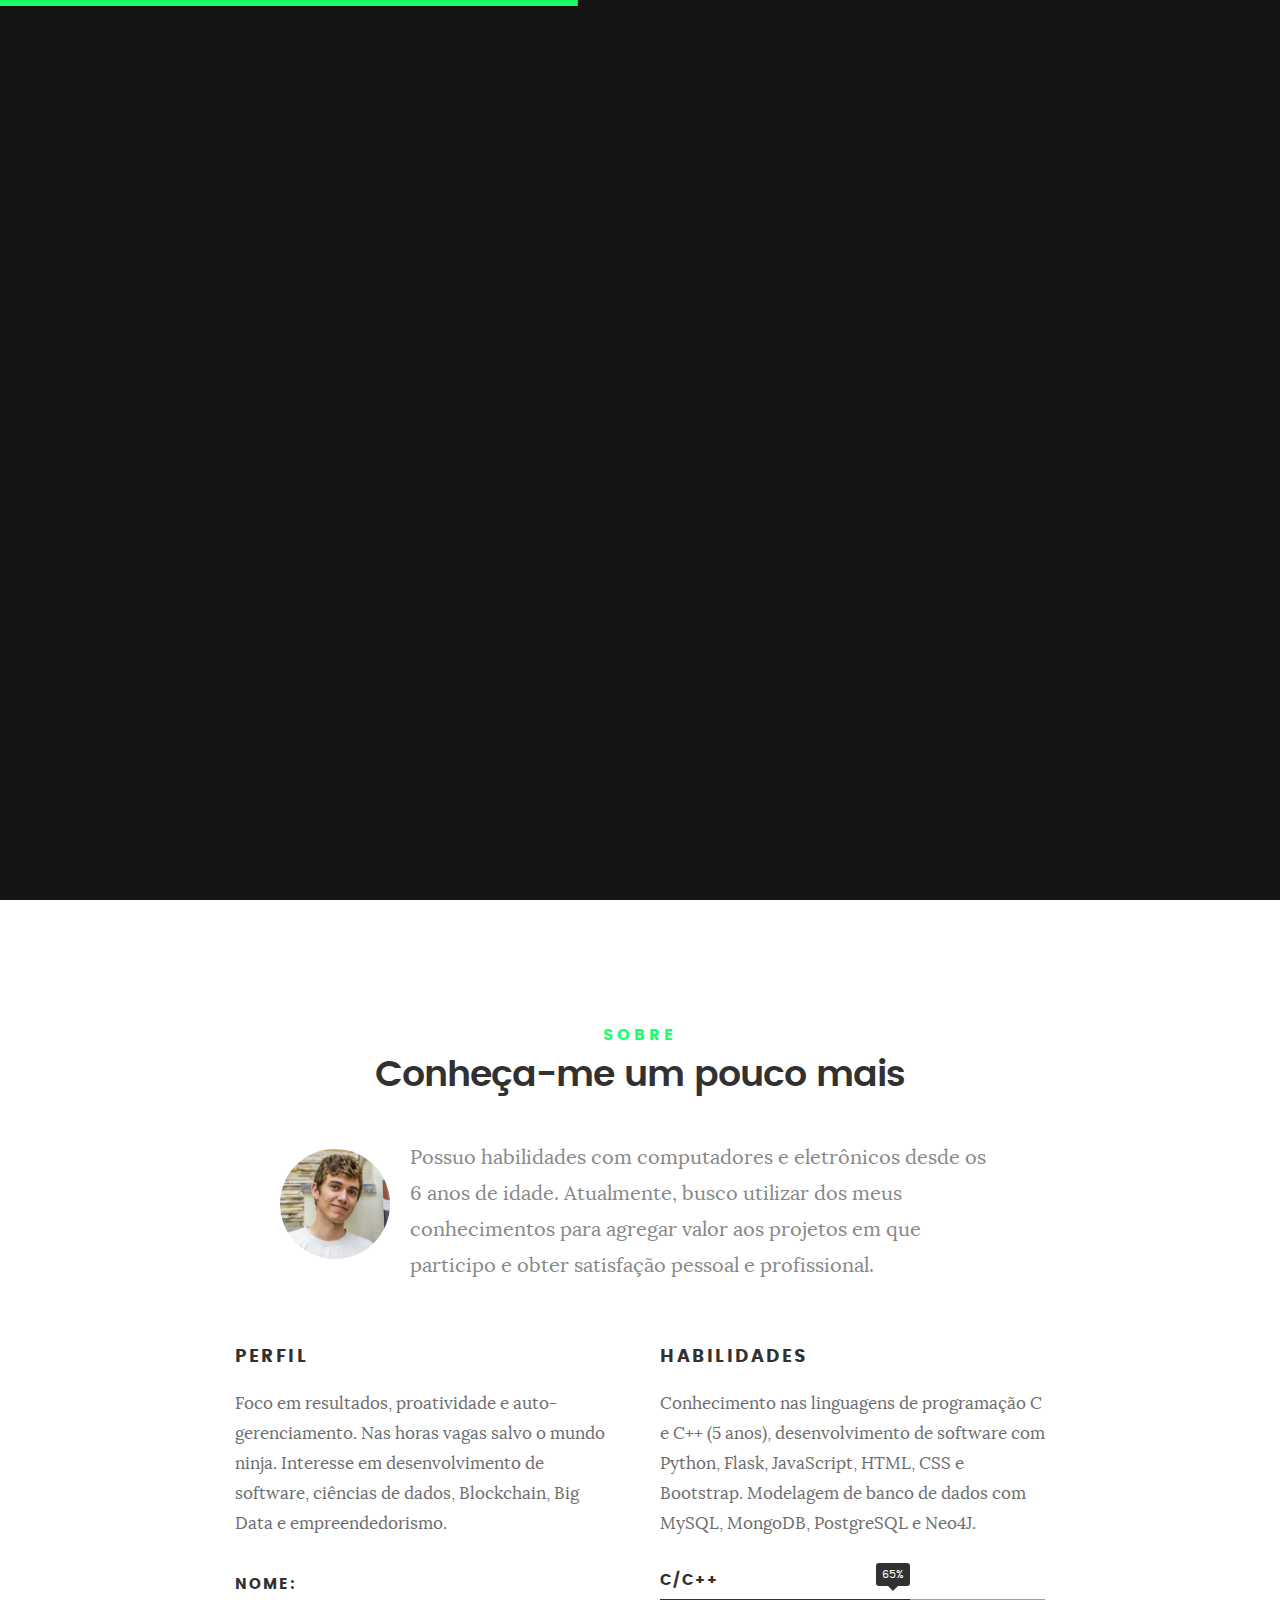
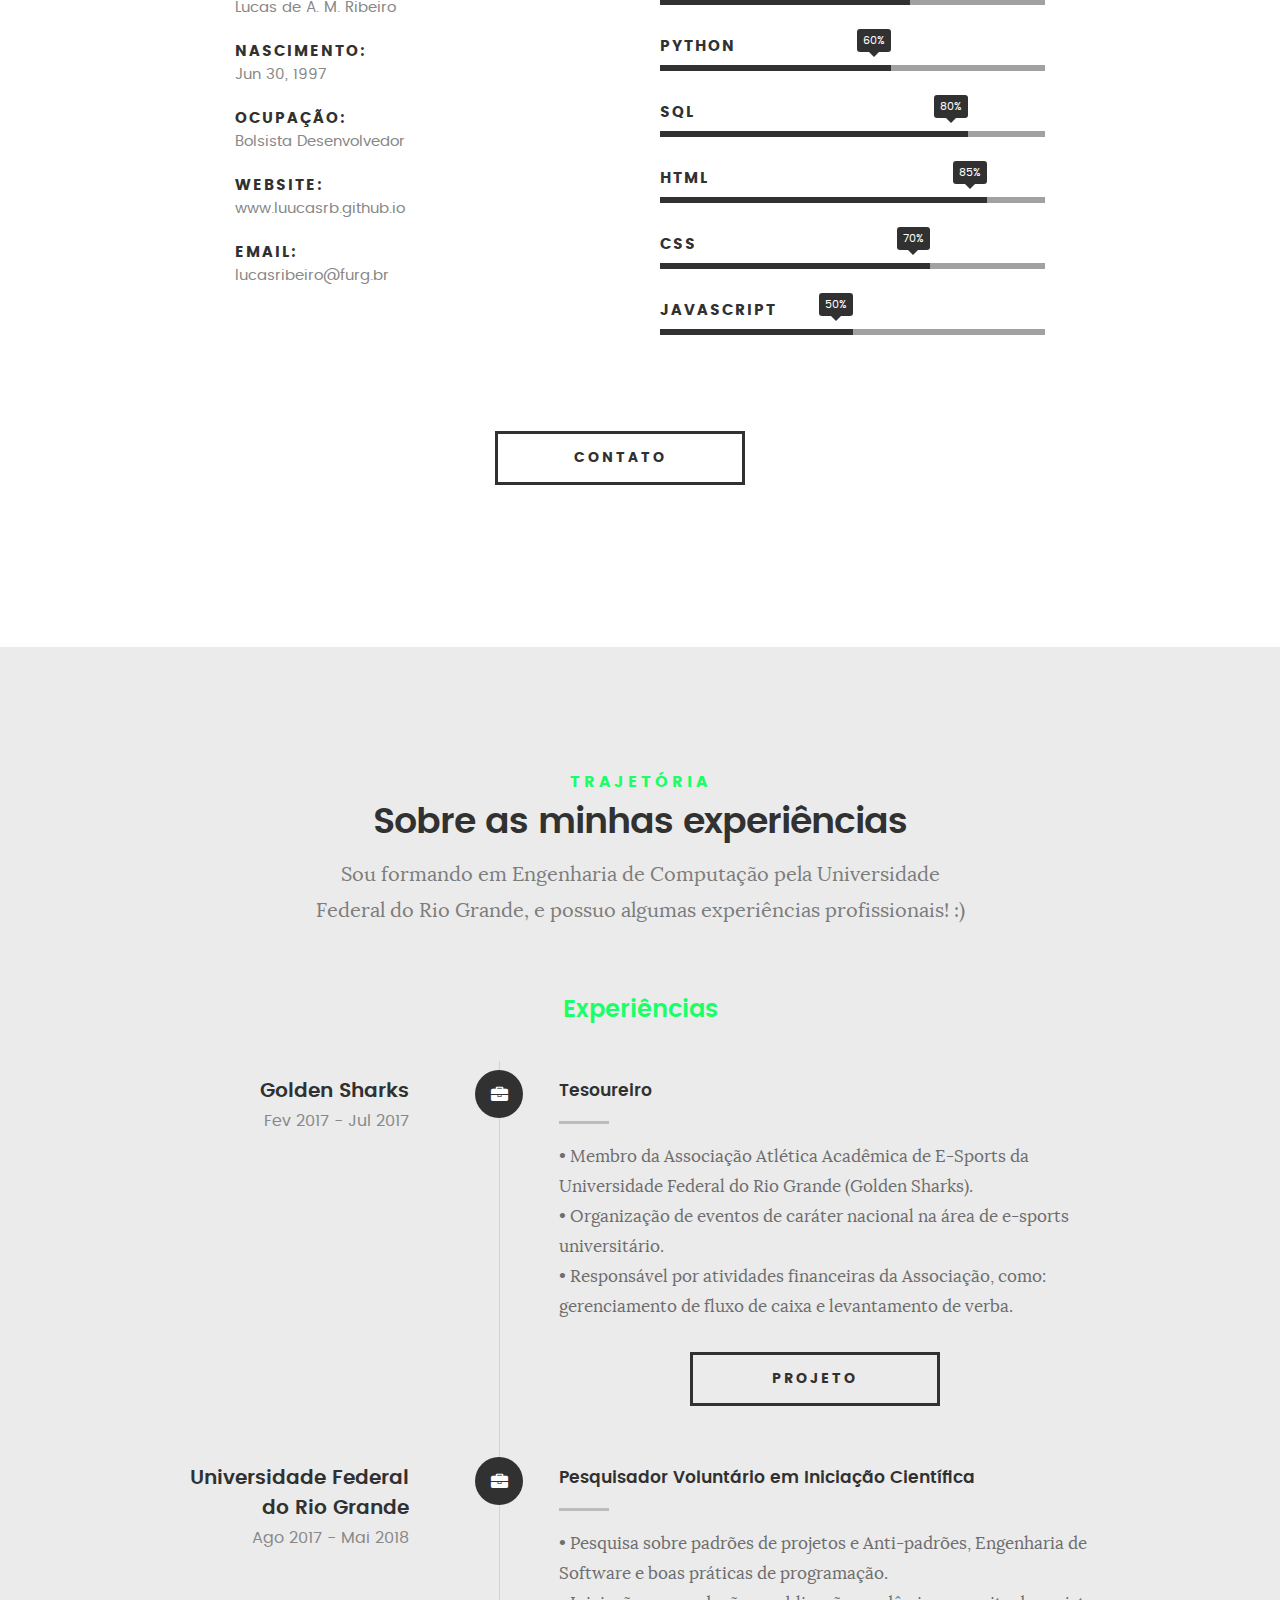
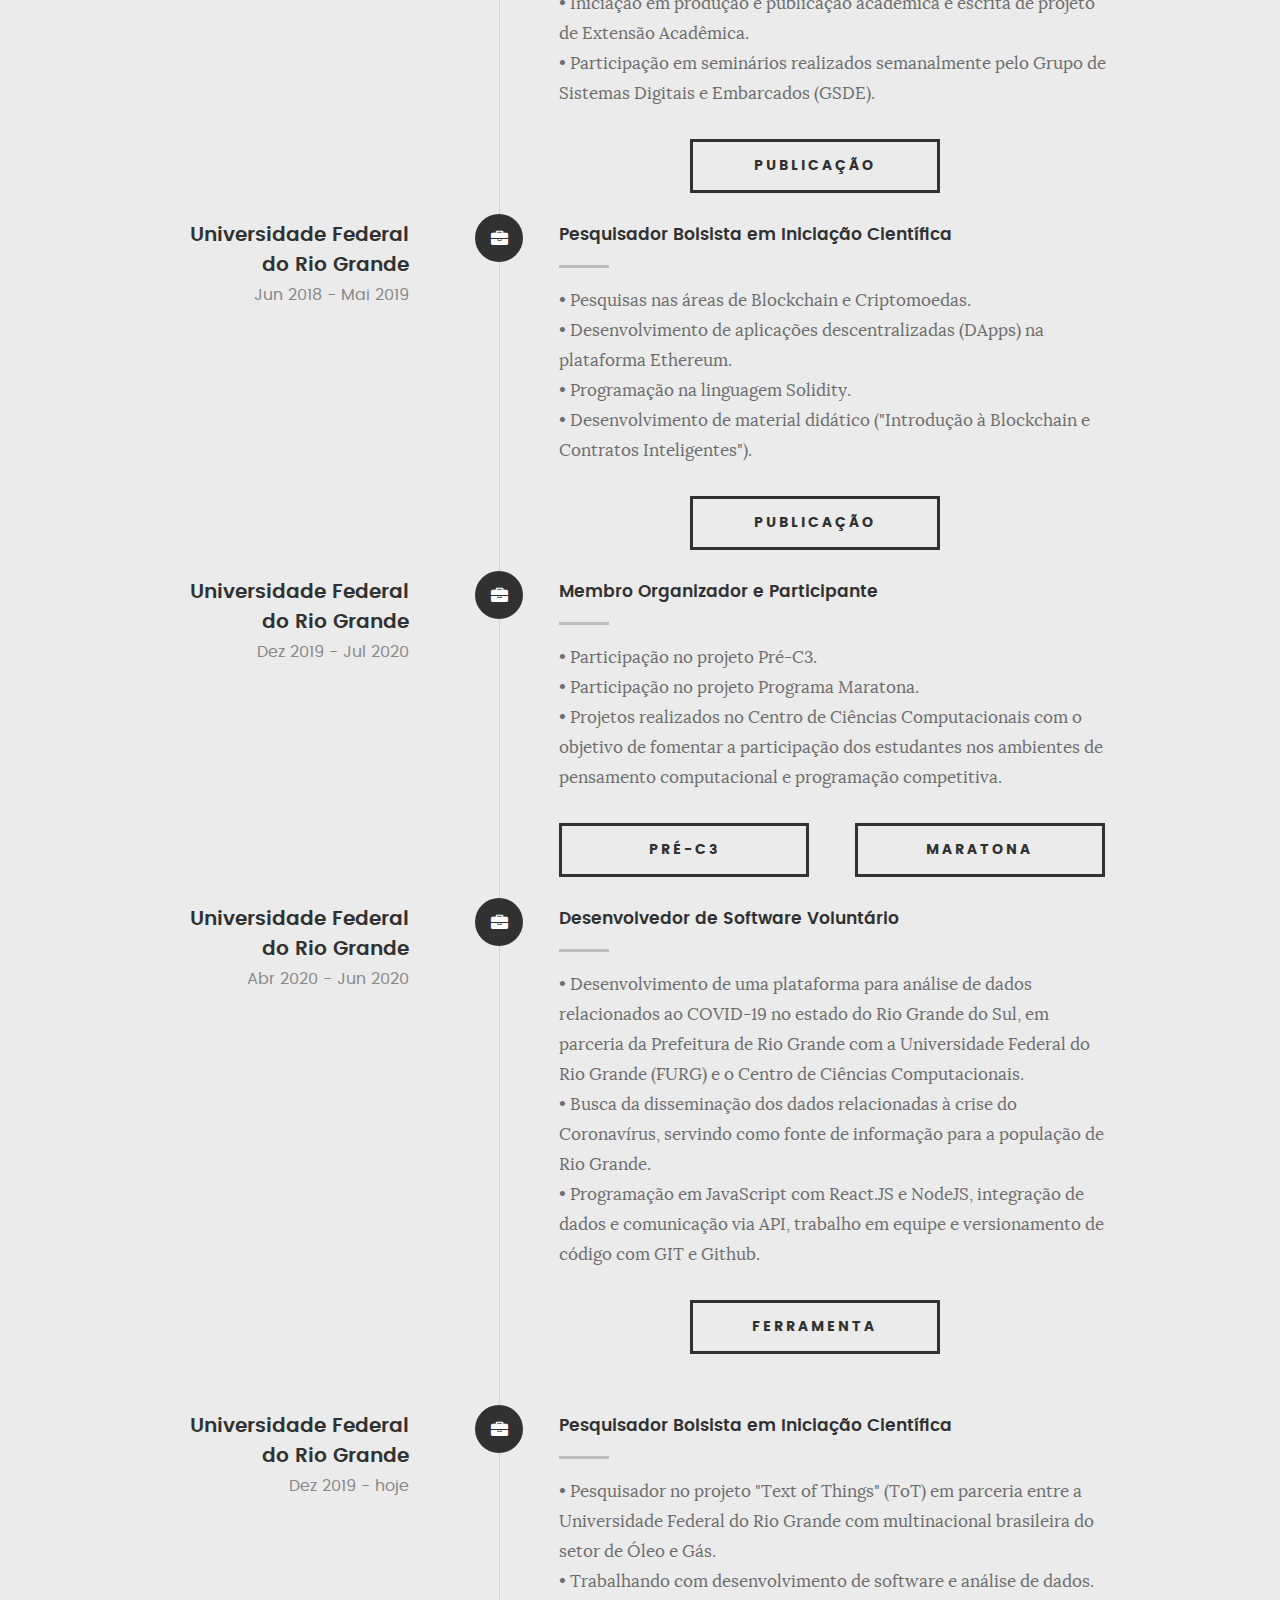
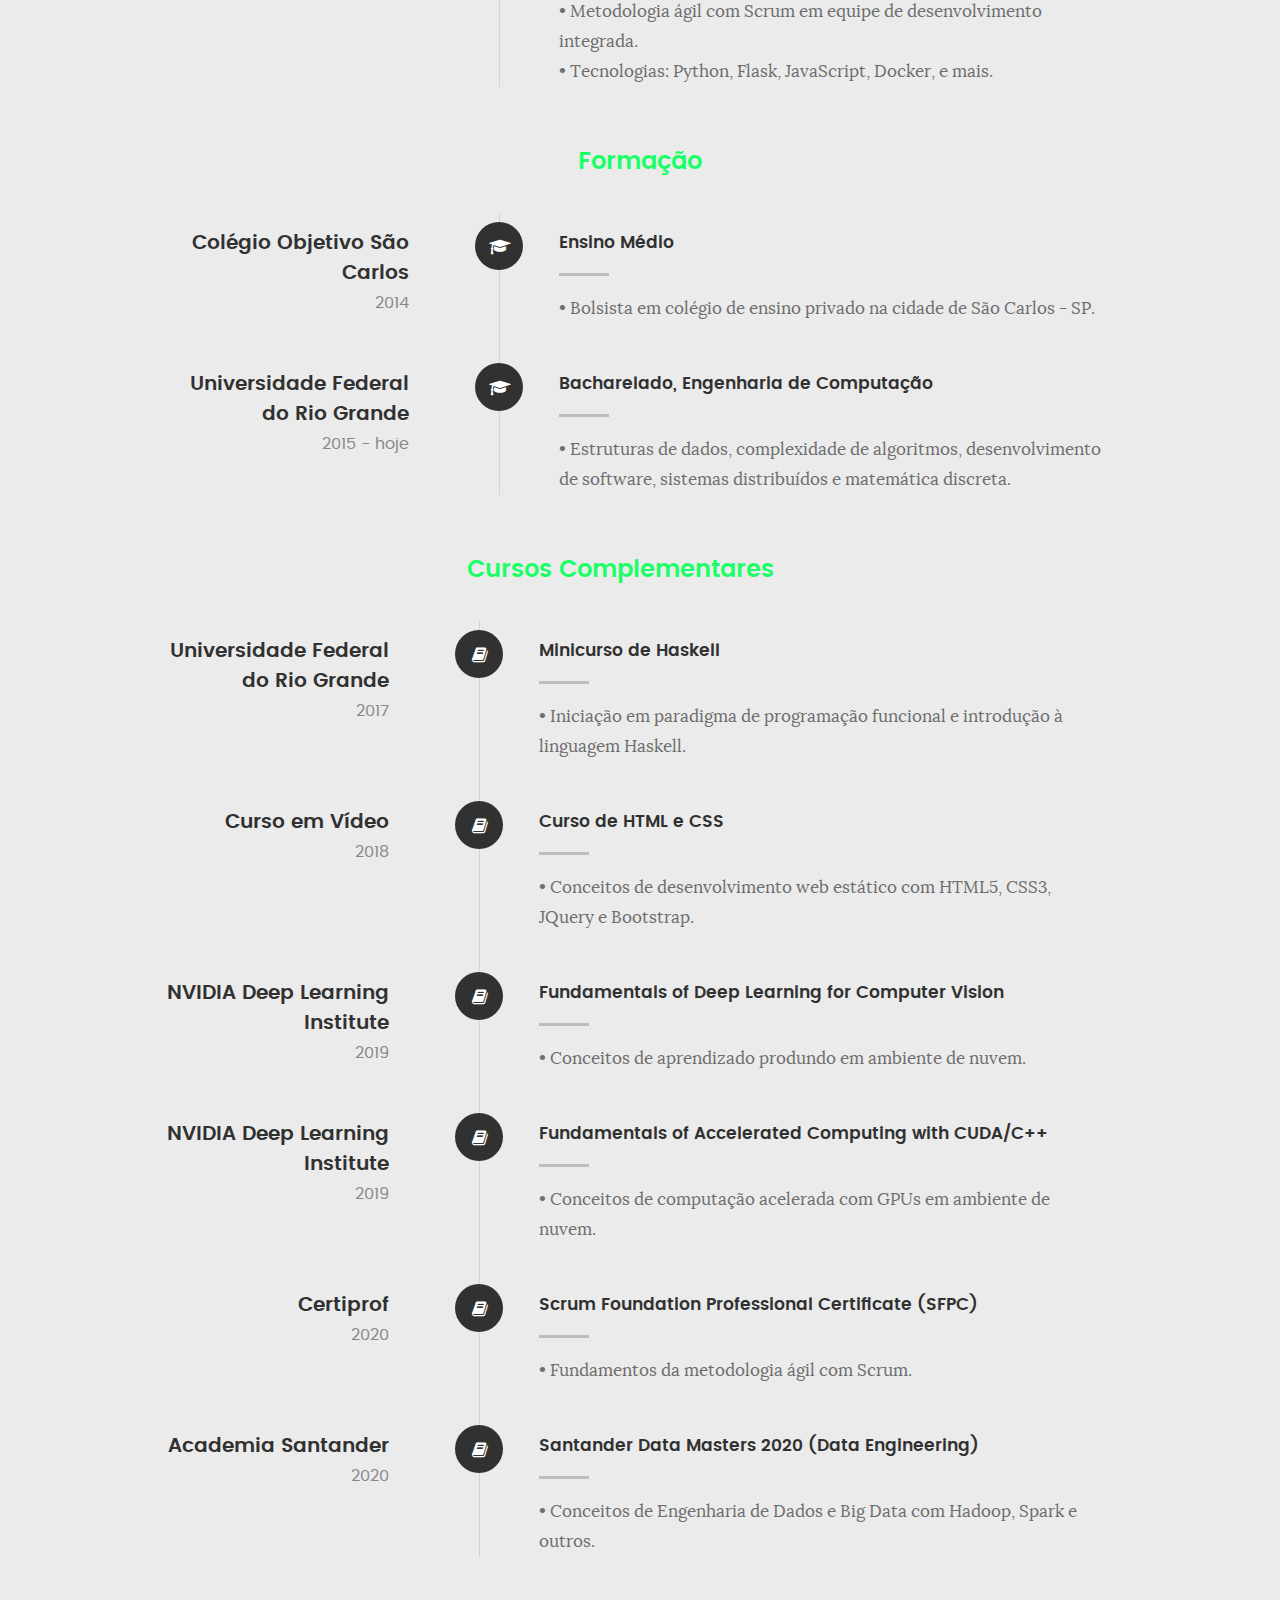
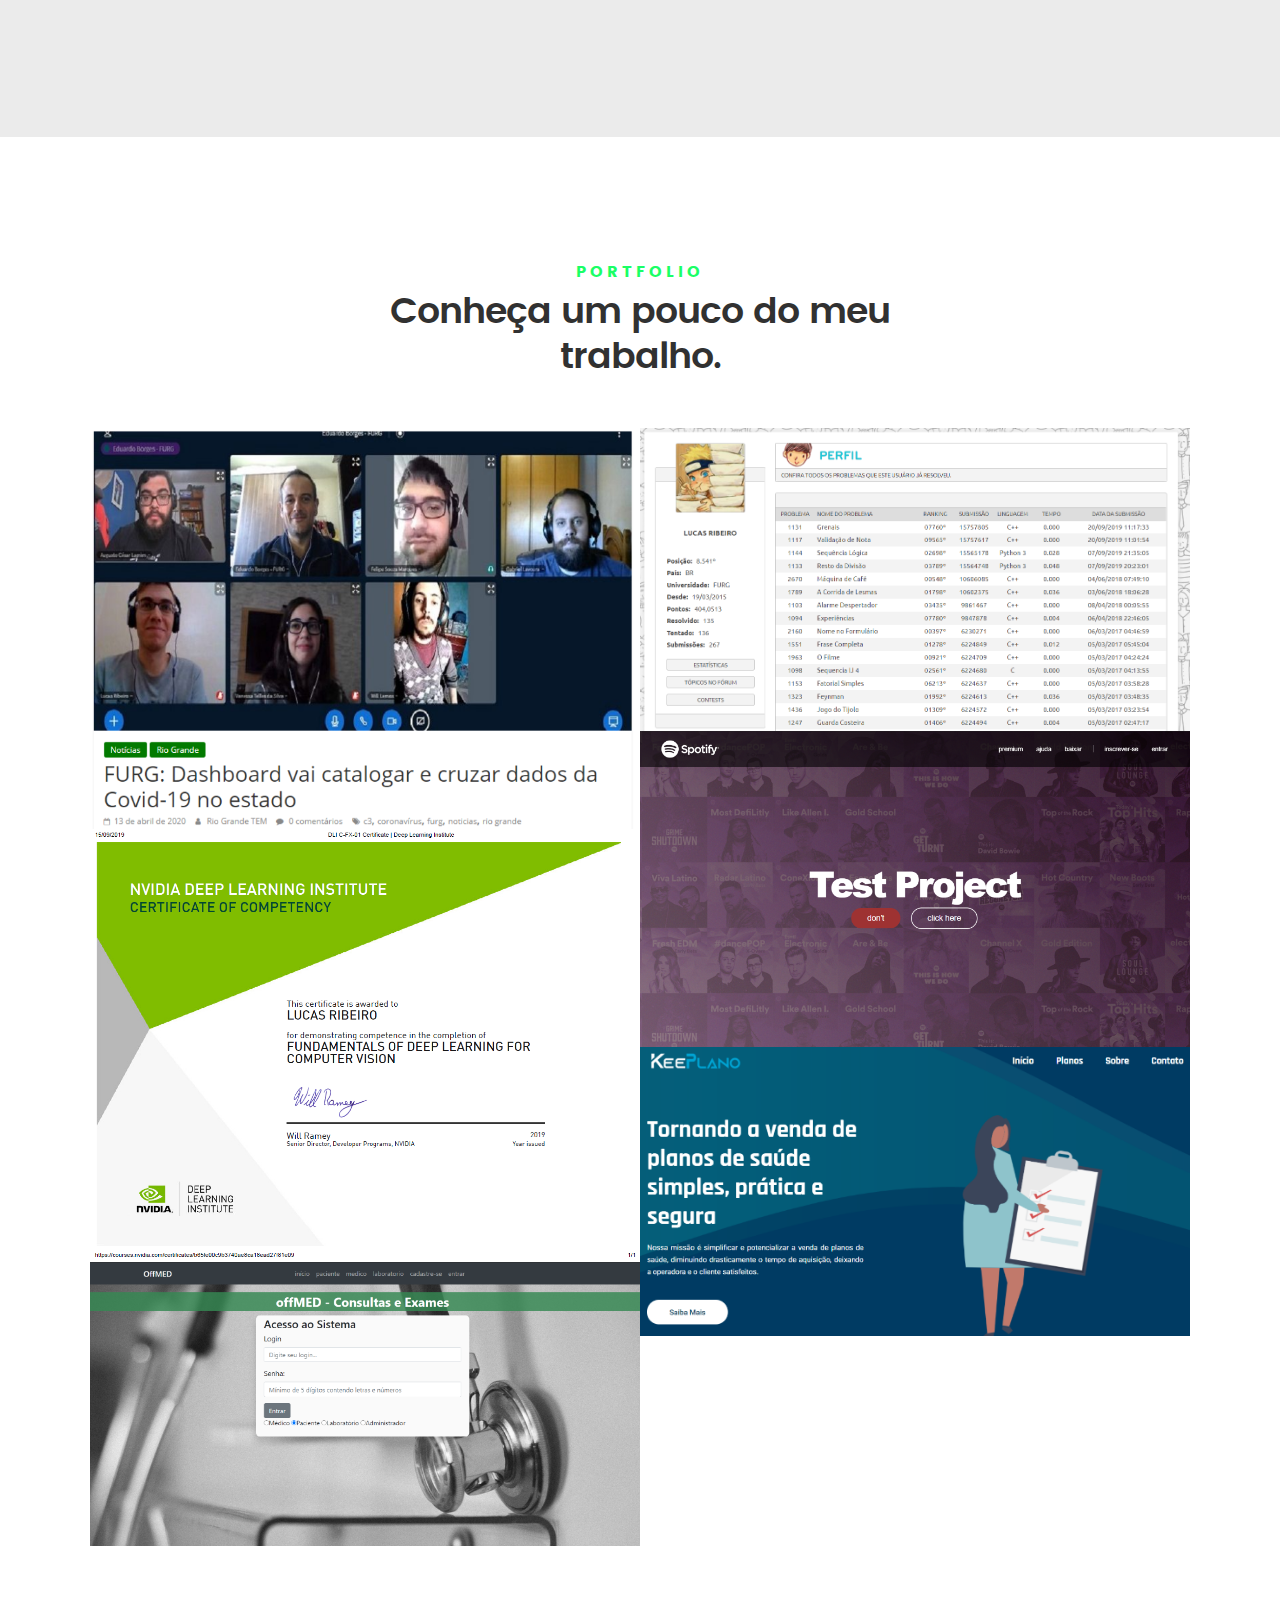
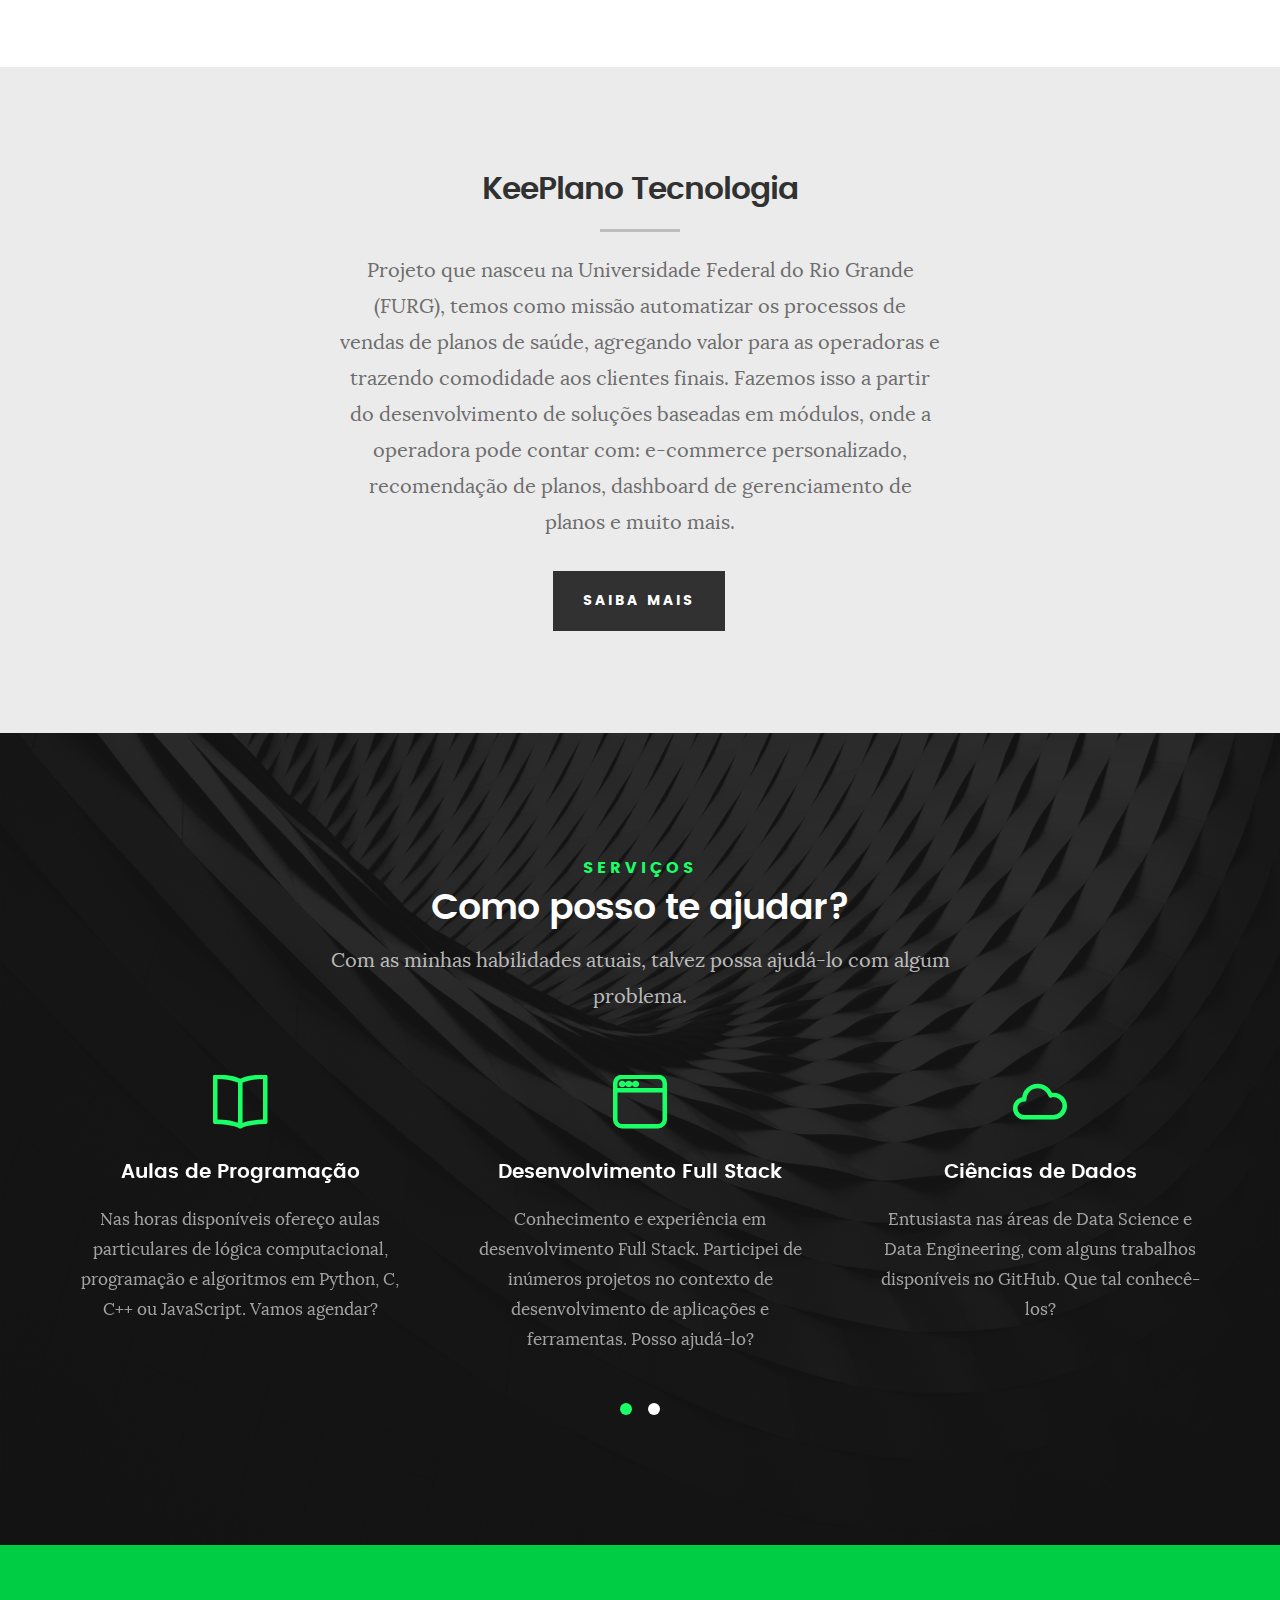
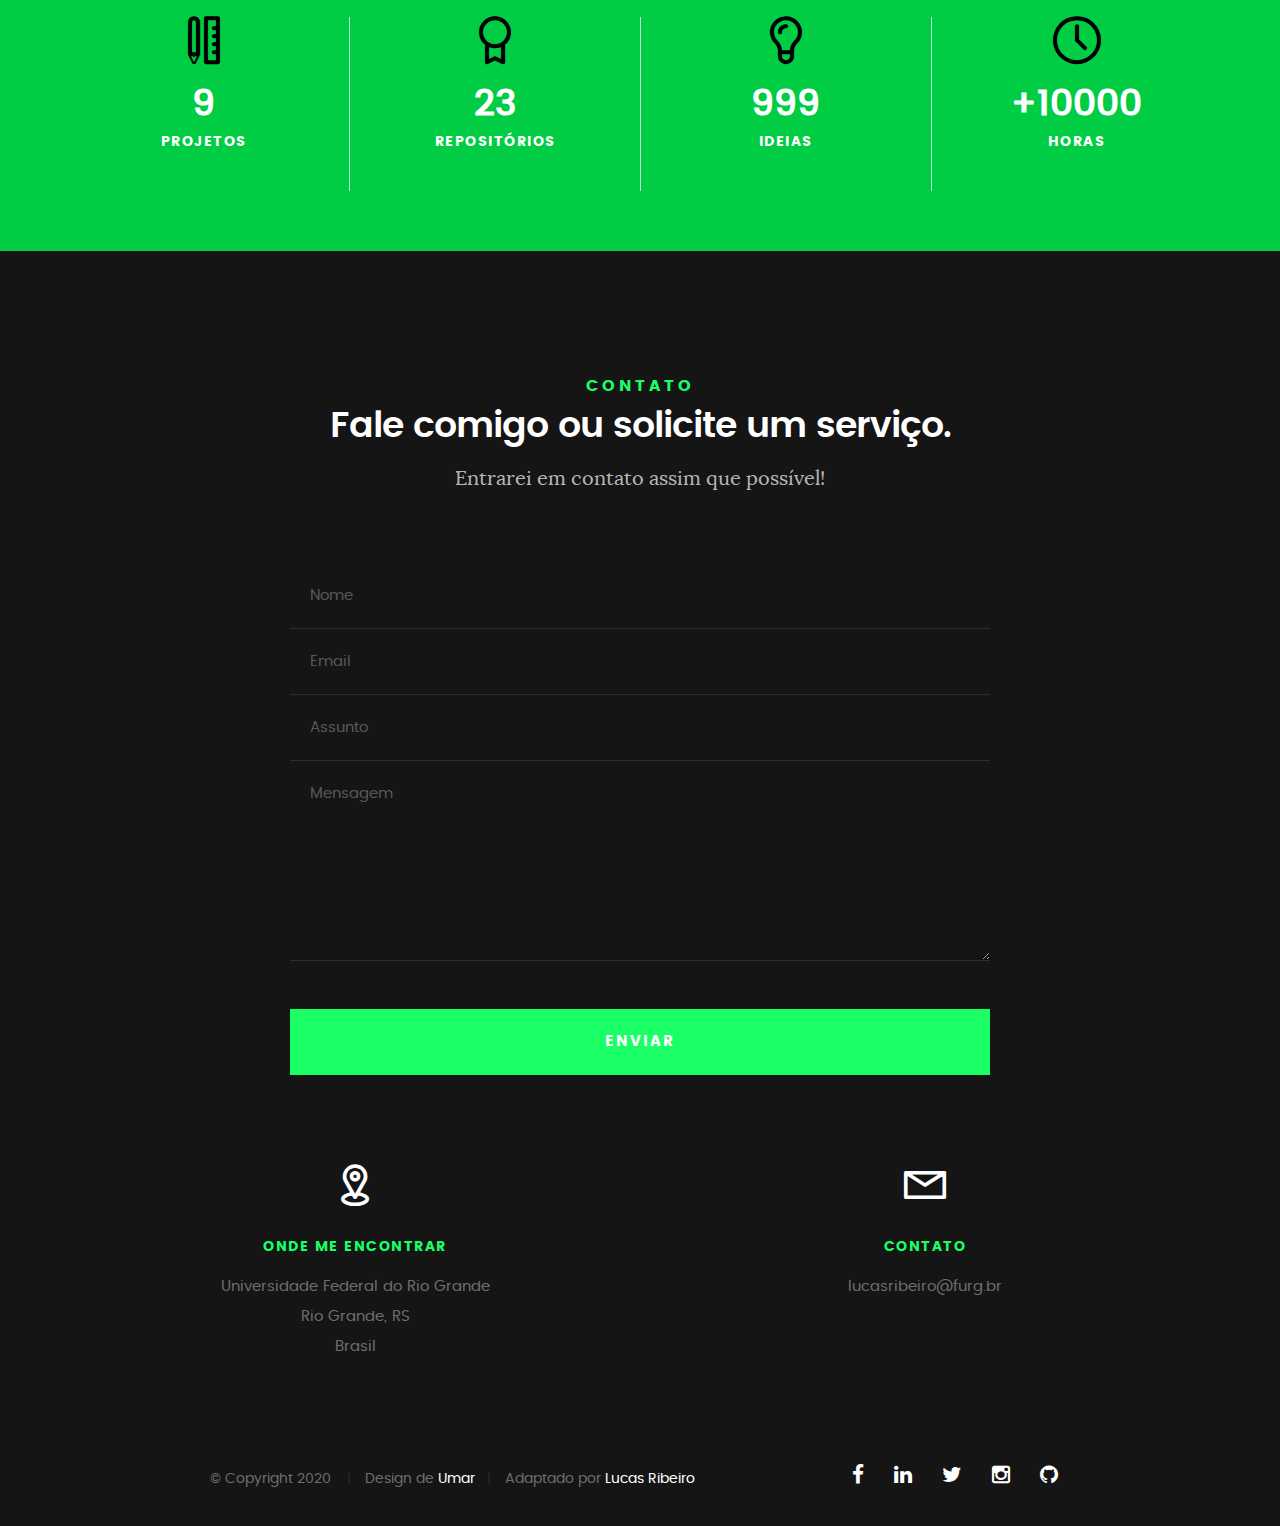
==== commit f7802a32: "Ocupação" ====
--- a/index.html
+++ b/index.html
@@ -156,7 +156,7 @@
 					</li>
 					<li>
 						<strong>Ocupação:</strong>
-						<span>Full-Stack Web Developer Intern</span>
+						<span>Bolsista Desenvolvedor</span>
 					</li>
 					<li>
 						<strong>Website:</strong>
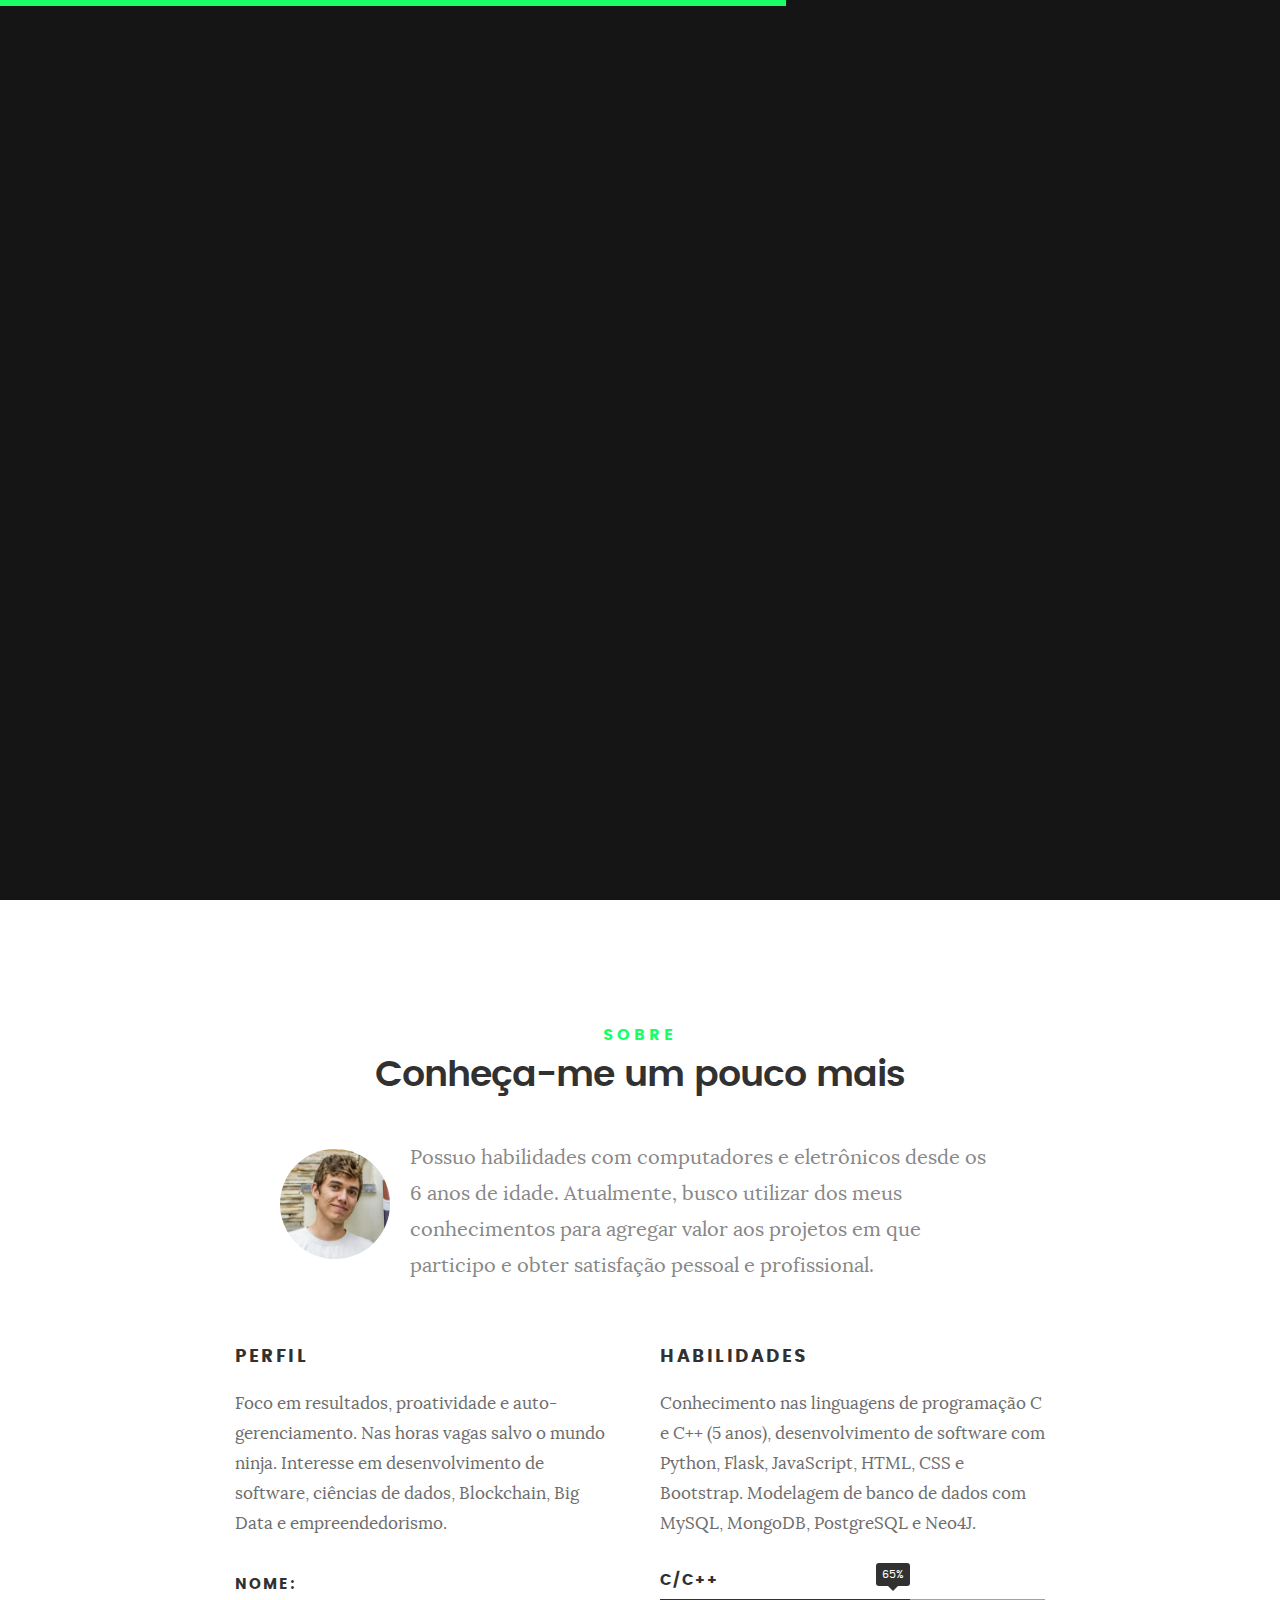
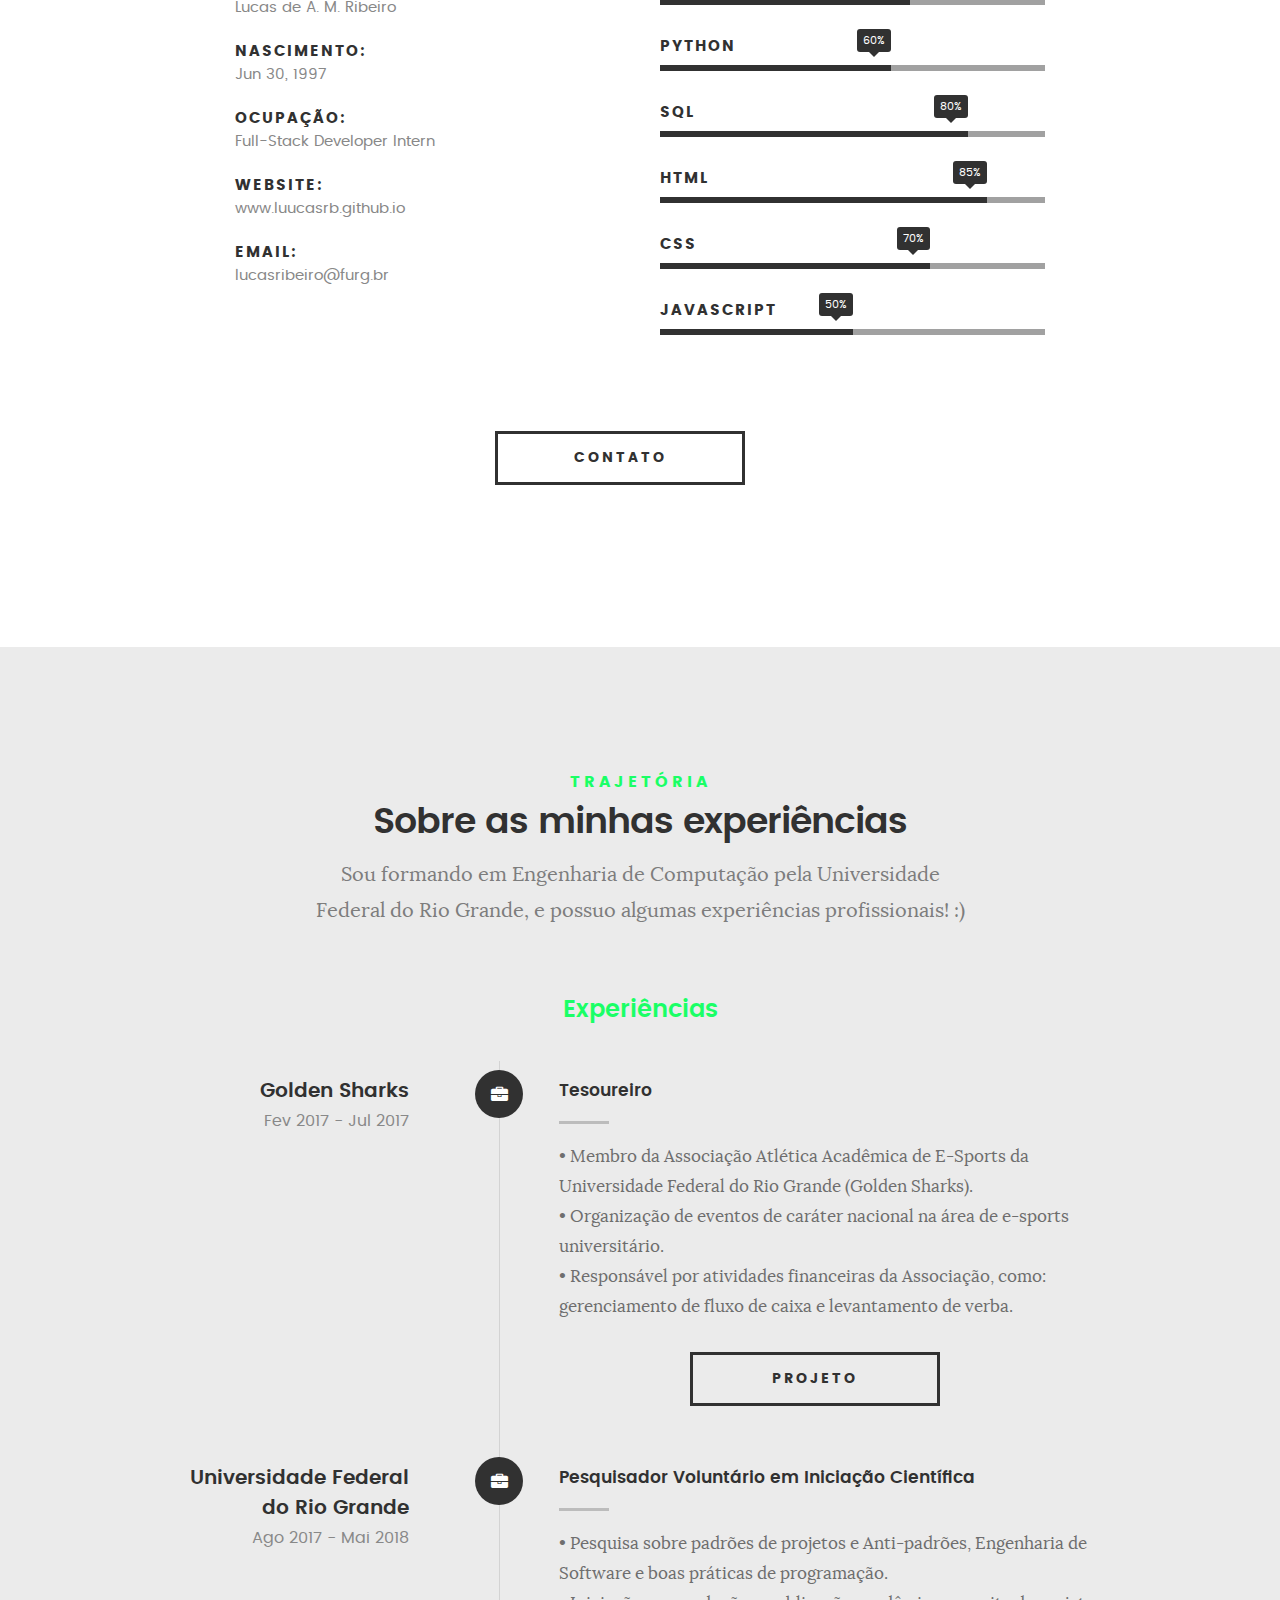
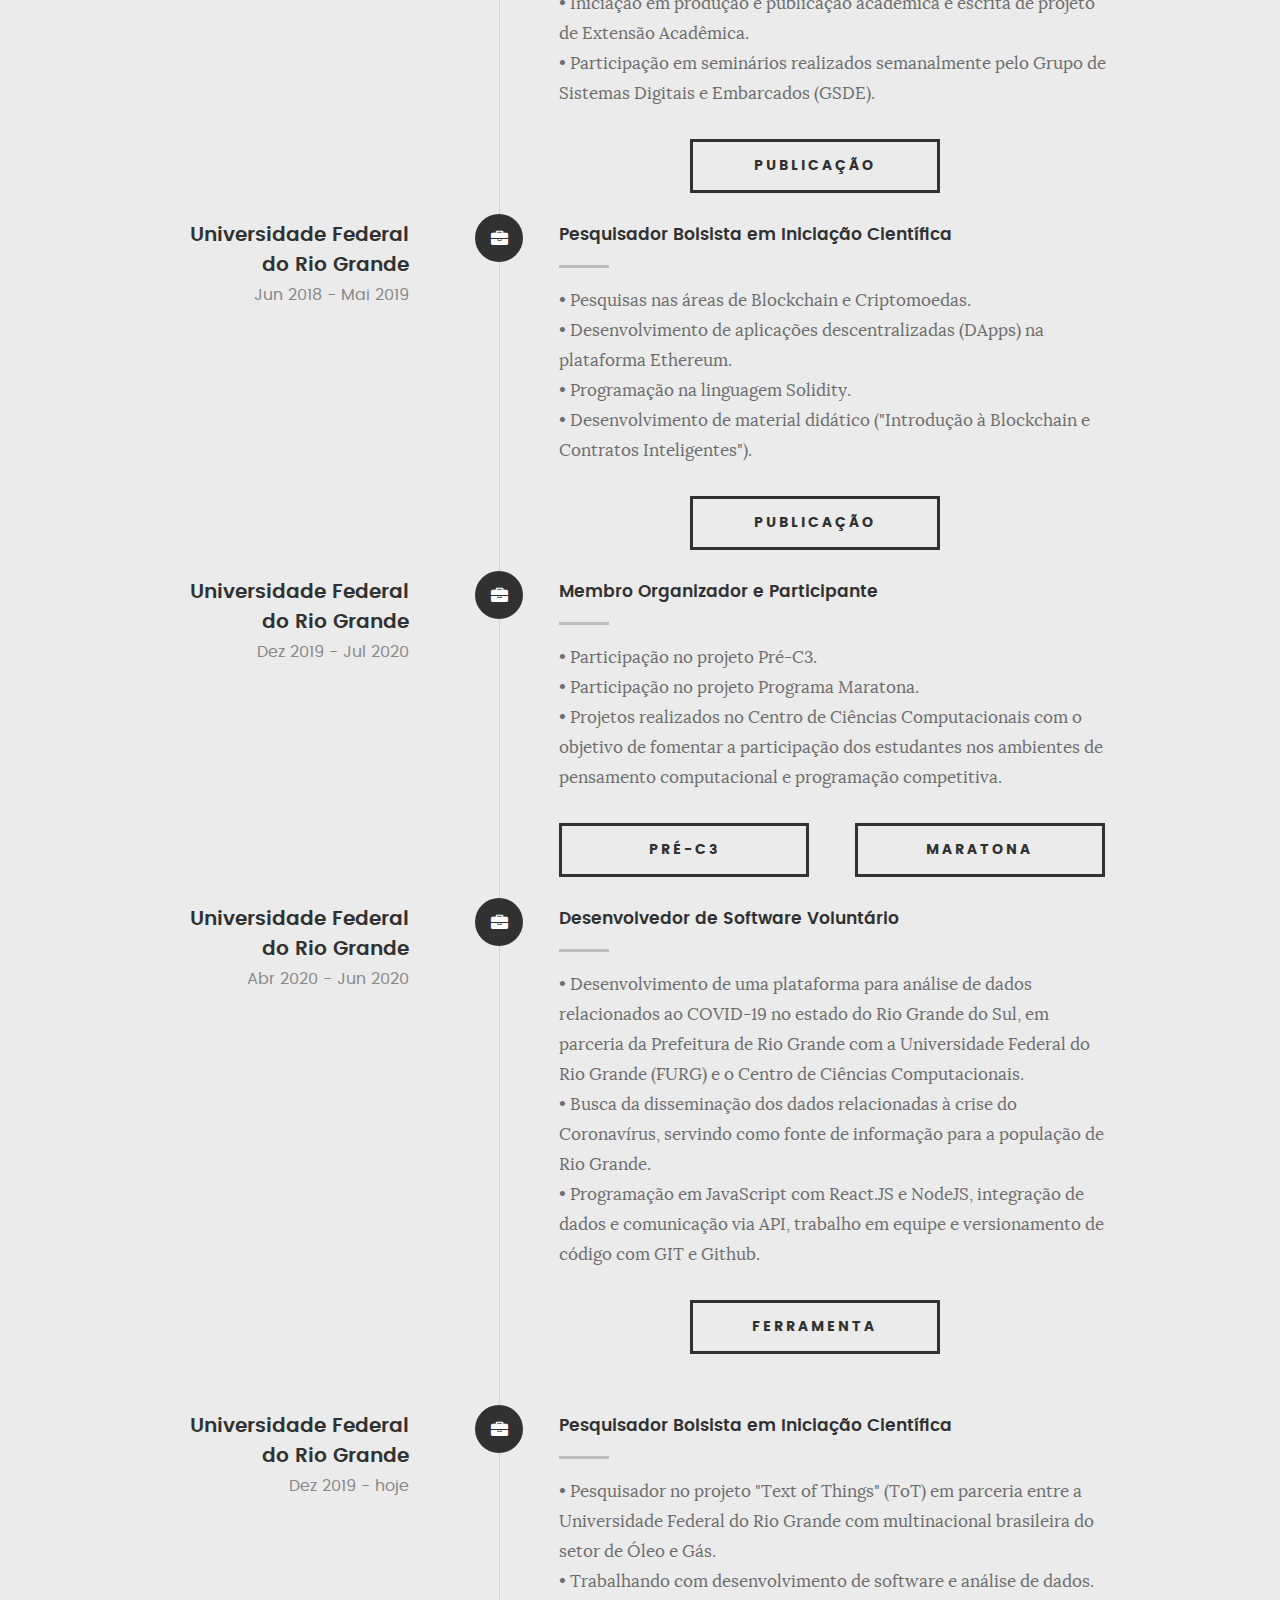
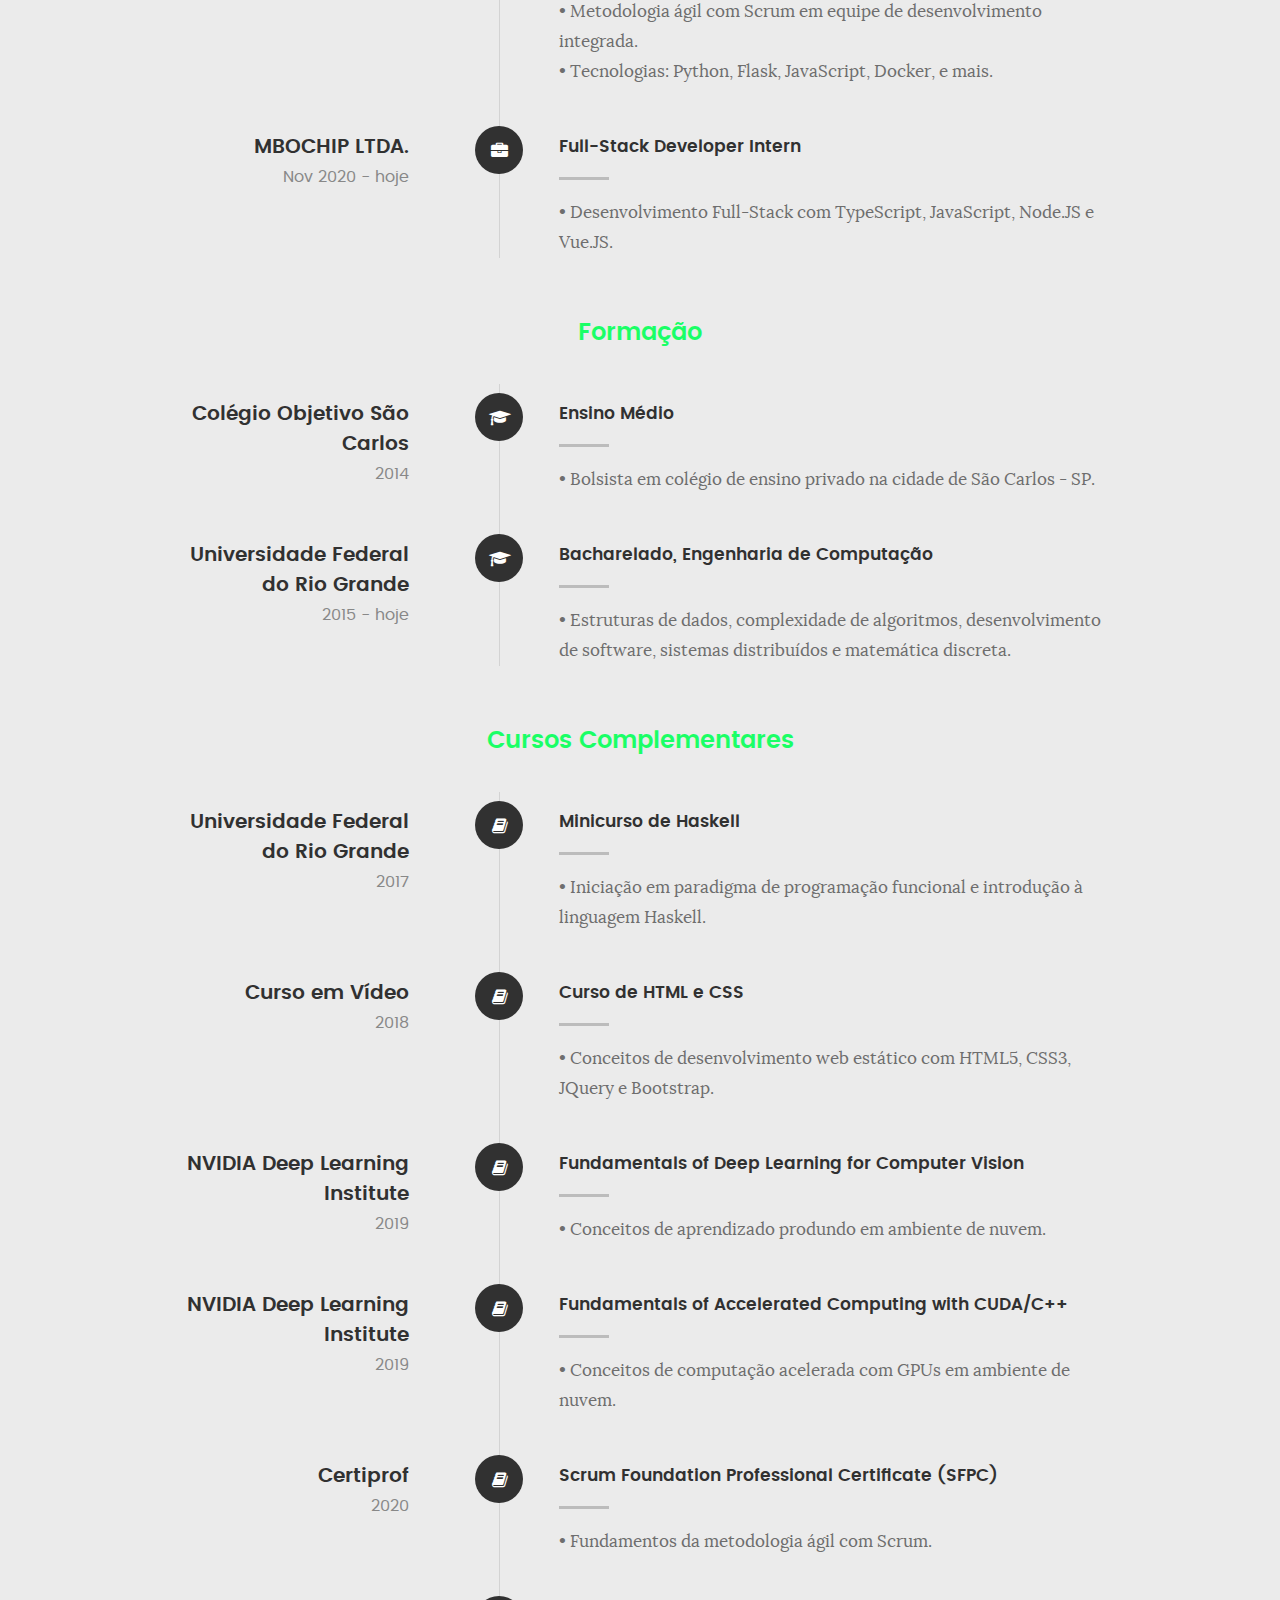
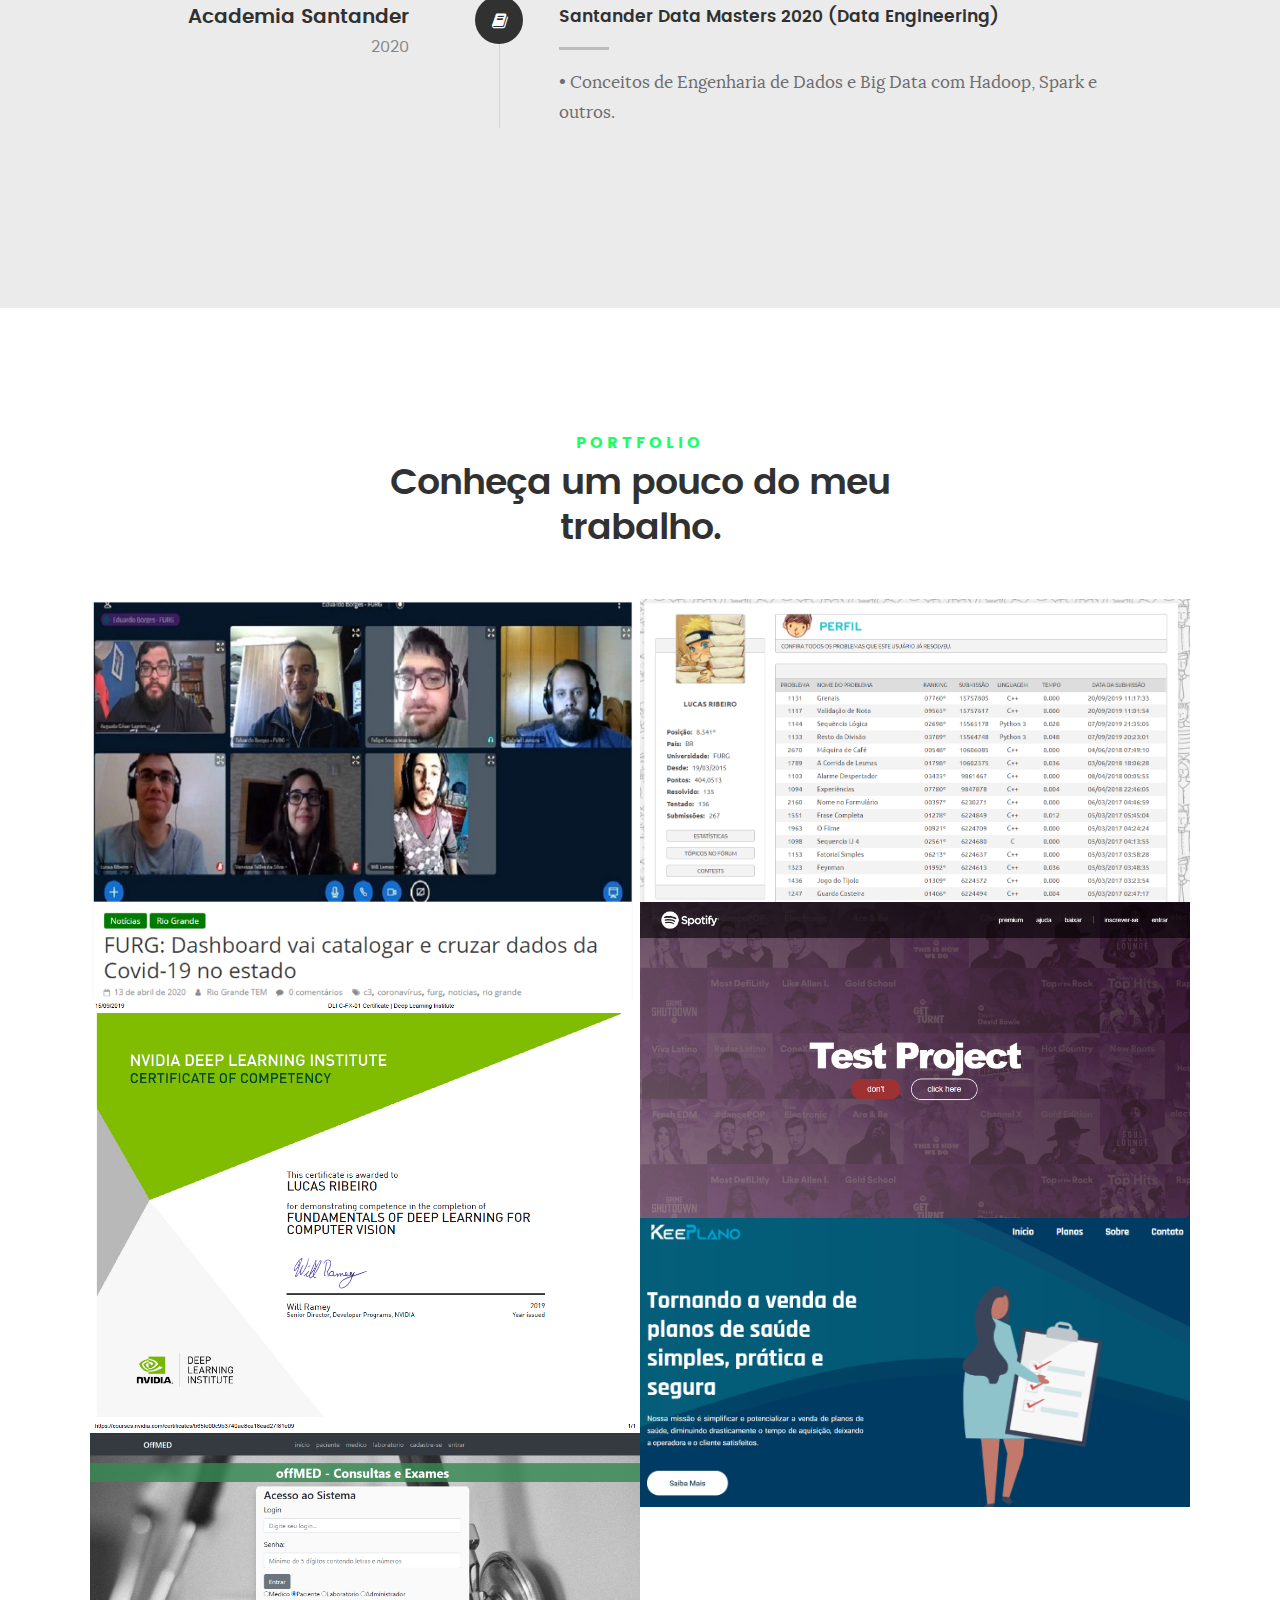
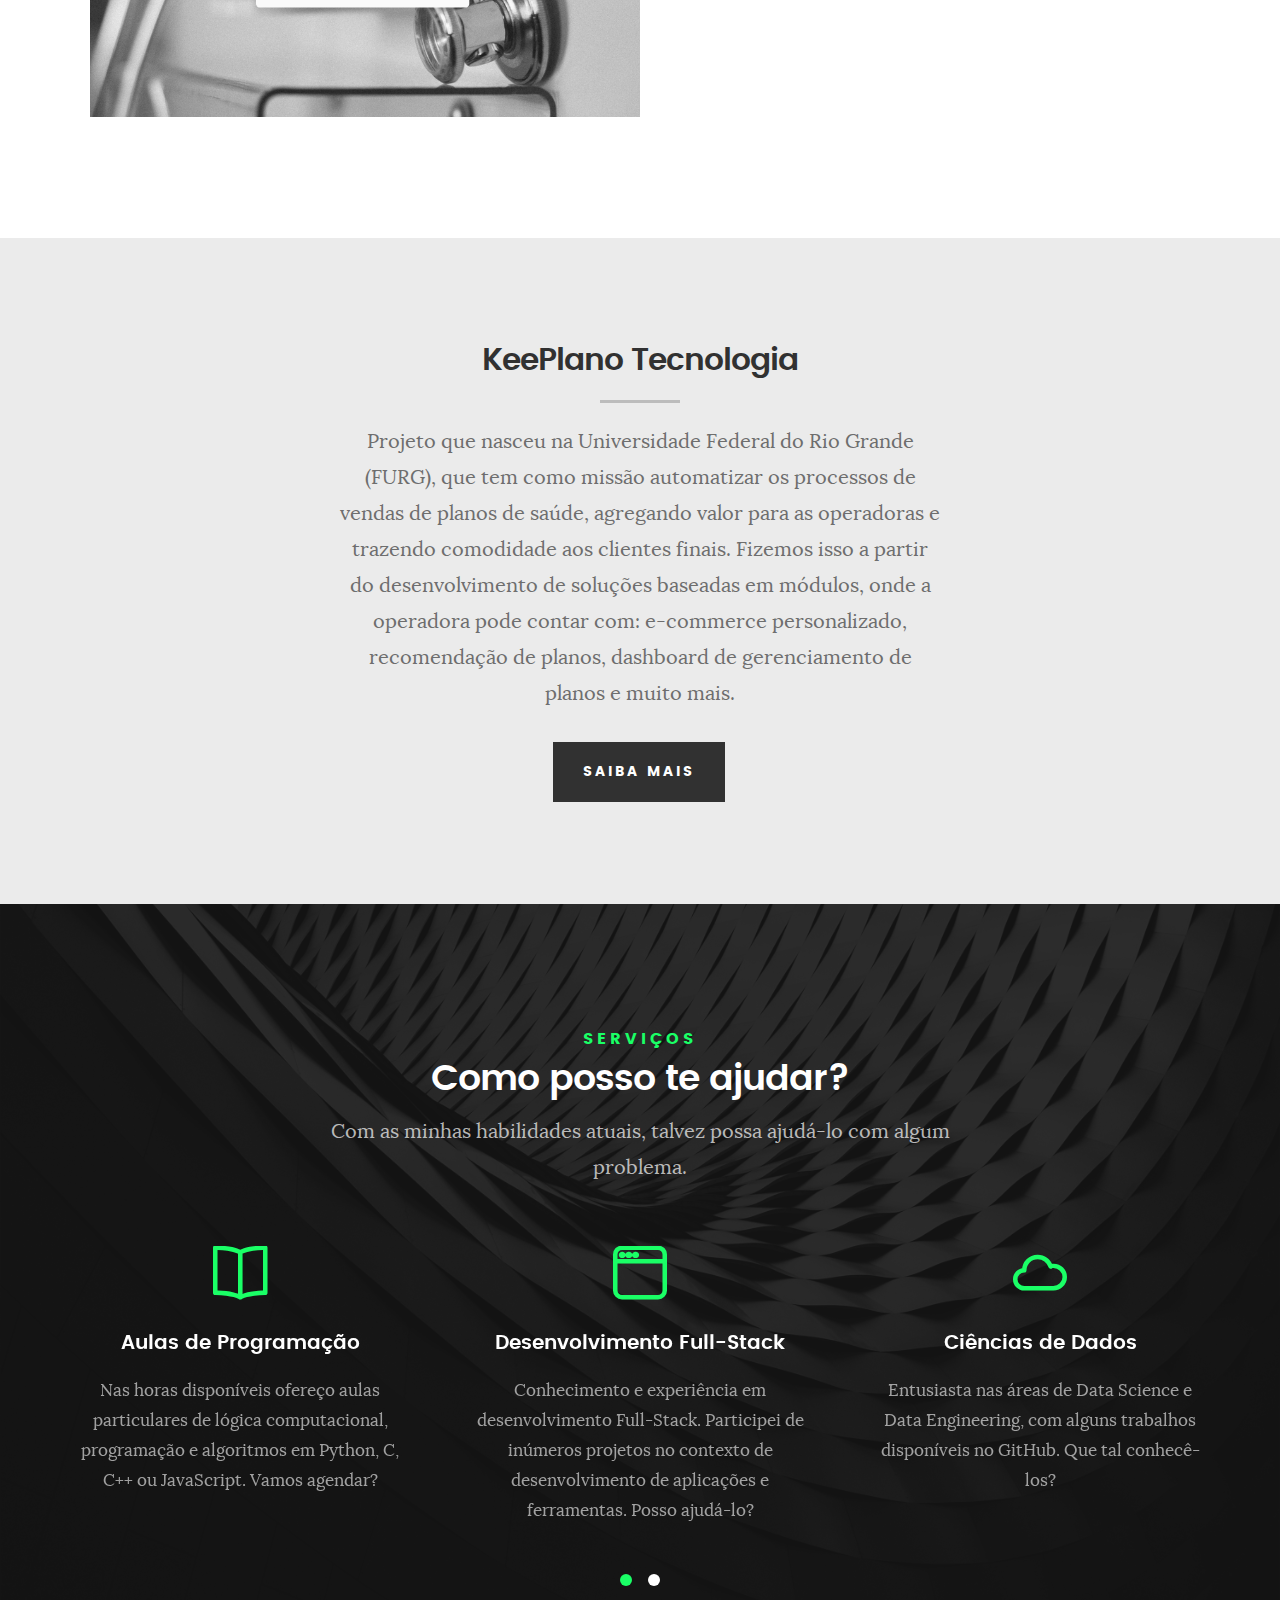
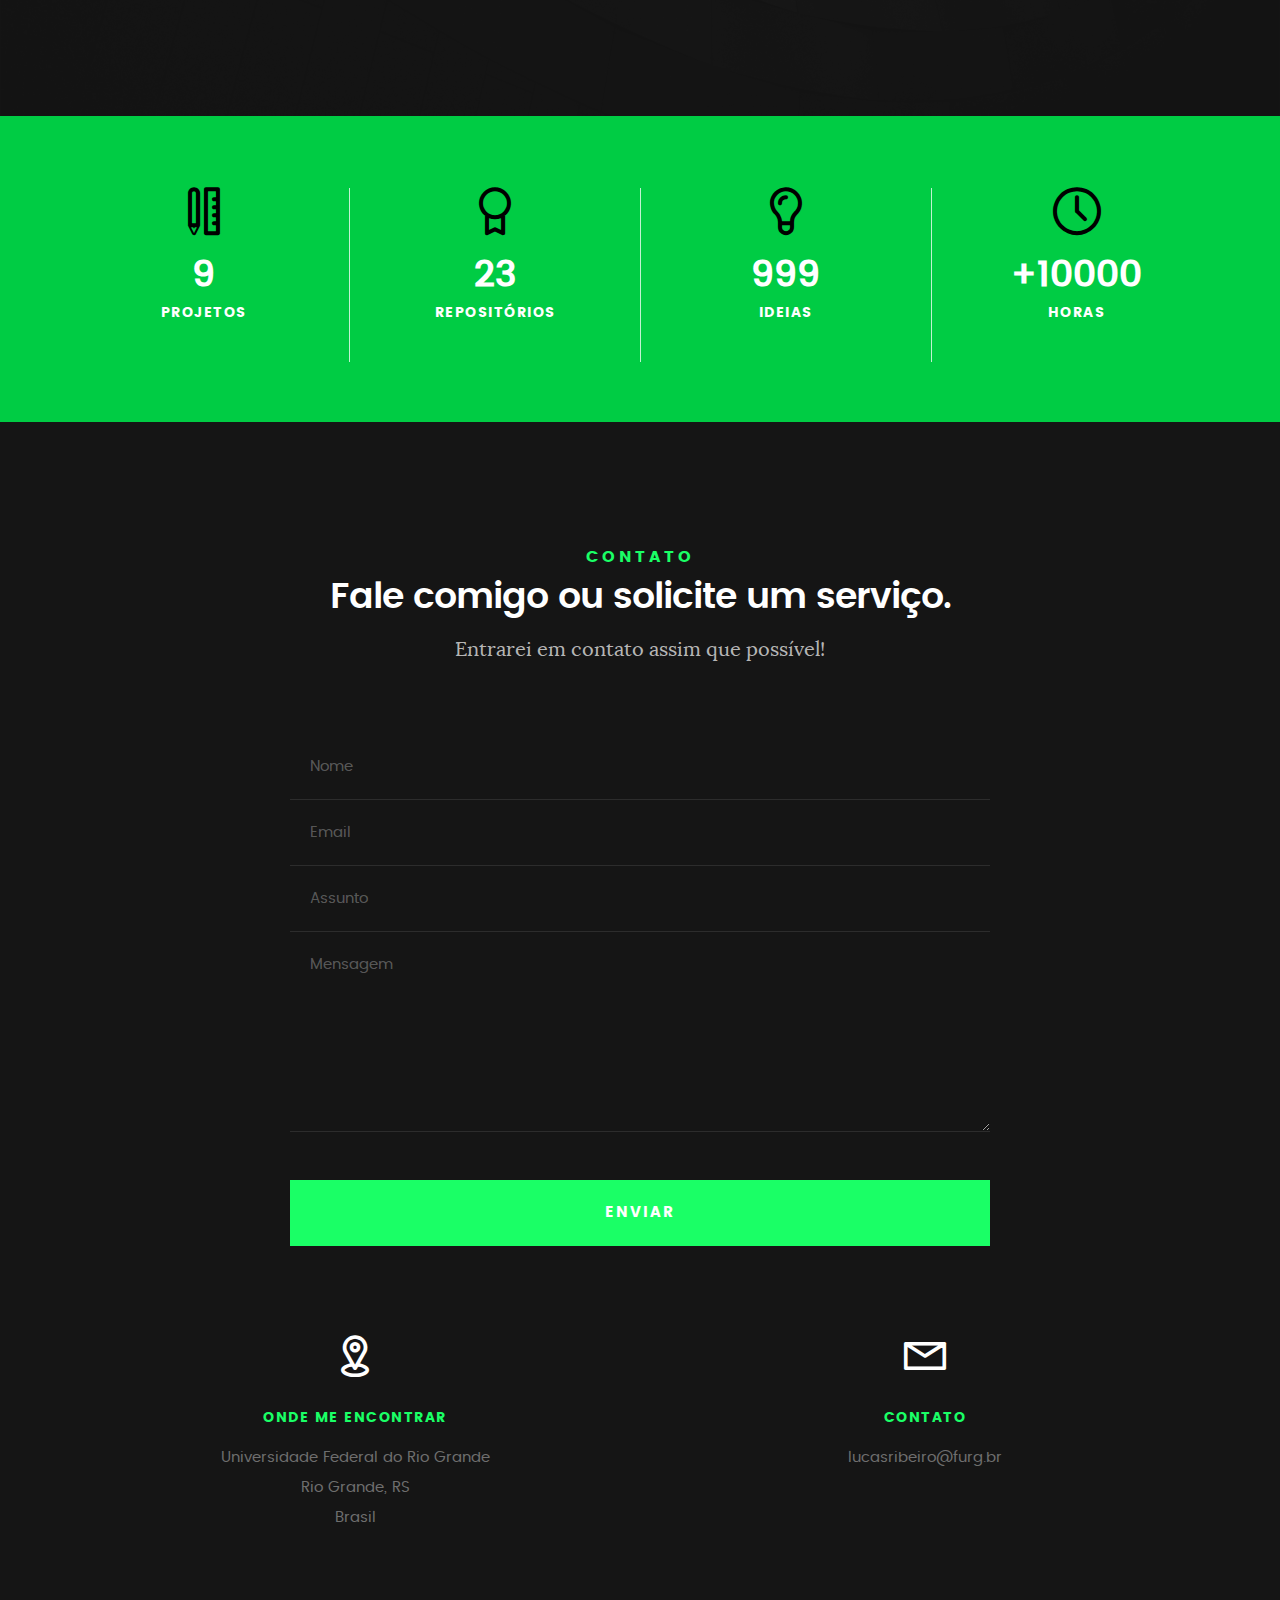
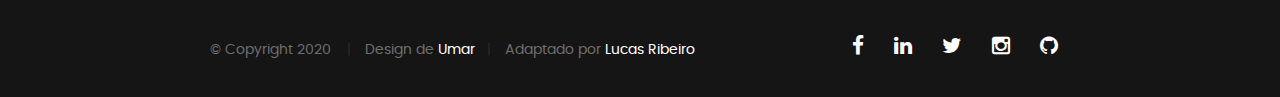
==== commit c867df98: "Intern add" ====
--- a/index.html
+++ b/index.html
@@ -107,7 +107,7 @@
 		<ul class="intro-social">
 			<li><a target="_blank" href="https://www.facebook.com/"><i class="fa fa-facebook"></i></a></li>
 			<li><a target="_blank" href="https://www.linkedin.com/in/luucasrb"><i class="fa fa-linkedin"></i></a></li>
-			<li><a target="_blank" href="https://twitter.com/keeplano"><i class="fa fa-twitter"></i></a></li>
+			<li><a target="_blank" href="https://twitter.com/"><i class="fa fa-twitter"></i></a></li>
 			<!-- <li><a href="https://gama-techs.business.site/?m=true"><i class="fa fa-google"></i></a></li> -->
 			<li><a target="_blank" href="https://www.instagram.com/keeplano"><i class="fa fa-instagram"></i></a></li>
 			<li><a target="_blank" href="https://github.com/luucasrb"><i class="fa fa-github"></i></a></li>
@@ -156,7 +156,7 @@
 					</li>
 					<li>
 						<strong>Ocupação:</strong>
-						<span>Bolsista Desenvolvedor</span>
+						<span>Full-Stack Developer Intern</span>
 					</li>
 					<li>
 						<strong>Website:</strong>
@@ -236,7 +236,6 @@
 		</div> <!-- /section-intro-->
 
 		<div class="row resume-timeline">
-
 			<div class="col-twelve resume-header">
 
 				<h2>Experiências</h2>
@@ -411,69 +410,84 @@
 
 					</div> <!-- /timeline-block -->
 
+					<div class="timeline-block">
+
+						<div class="timeline-ico">
+							<i class="fa fa-briefcase"></i>
+						</div>
+
+						<div class="timeline-header">
+							<h3>MBOCHIP LTDA.</h3>
+							<p>Nov 2020 - hoje</p>
+						</div>
+
+						<div class="timeline-content">
+							<h4>Full-Stack Developer Intern</h4>
+							<p>
+								• Desenvolvimento Full-Stack com TypeScript, JavaScript, Node.JS e Vue.JS. <br>
+						</div>
+
+					</div> <!-- /timeline-block -->
+
 				</div> <!-- /timeline-wrap -->
 
 			</div> <!-- /col-twelve -->
 
-		</div> <!-- /resume-timeline -->
-
-		<div class="row resume-timeline">
-
-			<div class="col-twelve resume-header">
-
-				<h2>Formação</h2>
-
-			</div> <!-- /resume-header -->
-
-			<div class="col-twelve">
-
-				<div class="timeline-wrap">
-
-					<div class="timeline-block">
-
-						<div class="timeline-ico">
-							<i class="fa fa-graduation-cap"></i>
-						</div>
-
-						<div class="timeline-header">
-							<h3>Colégio Objetivo São Carlos</h3>
-							<p>2014</p>
-						</div>
-
-						<div class="timeline-content">
-							<h4>Ensino Médio</h4>
-							<p>• Bolsista em colégio de ensino privado na cidade de São Carlos - SP.</p>
-						</div>
+			</div> <!-- /resume-timeline -->
+
+			<div class="row resume-timeline">
+
+				<div class="col-twelve resume-header">
+
+					<h2>Formação</h2>
+
+				</div> <!-- /resume-header -->
+
+				<div class="col-twelve">
+
+					<div class="timeline-wrap">
+
+						<div class="timeline-block">
+
+							<div class="timeline-ico">
+								<i class="fa fa-graduation-cap"></i>
+							</div>
+
+							<div class="timeline-header">
+								<h3>Colégio Objetivo São Carlos</h3>
+								<p>2014</p>
+							</div>
+
+							<div class="timeline-content">
+								<h4>Ensino Médio</h4>
+								<p>• Bolsista em colégio de ensino privado na cidade de São Carlos - SP.</p>
+							</div>
+						</div>
+
+						<div class="timeline-block">
+
+							<div class="timeline-ico">
+								<i class="fa fa-graduation-cap"></i>
+							</div>
+
+							<div class="timeline-header">
+								<h3>Universidade Federal do Rio Grande</h3>
+								<p>2015 - hoje</p>
+							</div>
+
+							<div class="timeline-content">
+								<h4>Bacharelado, Engenharia de Computação</h4>
+								<p>
+									• Estruturas de dados, complexidade de algoritmos, desenvolvimento de software, sistemas distribuídos e matemática discreta.
+								</p>
+							</div>
+						</div>
+
 					</div>
-
-					<div class="timeline-block">
-
-						<div class="timeline-ico">
-							<i class="fa fa-graduation-cap"></i>
-						</div>
-
-						<div class="timeline-header">
-							<h3>Universidade Federal do Rio Grande</h3>
-							<p>2015 - hoje</p>
-						</div>
-
-						<div class="timeline-content">
-							<h4>Bacharelado, Engenharia de Computação</h4>
-							<p>
-								• Estruturas de dados, complexidade de algoritmos, desenvolvimento de software, sistemas distribuídos e matemática discreta.
-							</p>
-						</div>
-					</div>
-
-				</div>
-			</div>
-
-			<!-- <div class="col-twelve resume-header">
-
-				<h2>Cursos Complementares</h2>
-
-			</div>  -->
-
+				</div>			
+				</div> <!-- /resume-timeline -->
+			</div>
+		
 			<div class="row resume-timeline">
 
 				<div class="col-twelve resume-header">
@@ -573,8 +587,8 @@
 					</div> <!-- /timeline-wrap -->
 	
 				</div> <!-- /col-twelve -->
-	
-			</div> <!-- /resume-timeline -->
+			</div>
+
 		</div>
 	</section>
 
@@ -837,8 +851,8 @@
 				<h2 class="h01"><a target="_blank" href="">KeePlano Tecnologia</a></h2>
 
 				<p class="lead">
-					Projeto que nasceu na Universidade Federal do Rio Grande (FURG), temos como missão automatizar os processos de vendas de planos de saúde, agregando valor para as operadoras e trazendo comodidade aos clientes finais.
-					Fazemos isso a partir do desenvolvimento de soluções baseadas em módulos, onde a operadora pode contar com: e-commerce personalizado, recomendação de planos, dashboard de gerenciamento de planos e muito mais.
+					Projeto que nasceu na Universidade Federal do Rio Grande (FURG), que tem como missão automatizar os processos de vendas de planos de saúde, agregando valor para as operadoras e trazendo comodidade aos clientes finais.
+					Fizemos isso a partir do desenvolvimento de soluções baseadas em módulos, onde a operadora pode contar com: e-commerce personalizado, recomendação de planos, dashboard de gerenciamento de planos e muito mais.
 				</p>
 				<div class="action">
 					<a class="button button-primary large" target="_blank" href="https://keeplano.com.br/">Saiba Mais</a>
@@ -875,8 +889,8 @@
 				<div class="service">
 					<span class="icon"><i class="icon-window"></i></span>
 					<div class="service-content">
-						<h3>Desenvolvimento Full Stack</h3>
-						<p class="desc">Conhecimento e experiência em desenvolvimento Full Stack. Participei de inúmeros projetos no contexto de desenvolvimento de aplicações e ferramentas. Posso ajudá-lo?
+						<h3>Desenvolvimento Full-Stack</h3>
+						<p class="desc">Conhecimento e experiência em desenvolvimento Full-Stack. Participei de inúmeros projetos no contexto de desenvolvimento de aplicações e ferramentas. Posso ajudá-lo?
 						</p>
 					</div>
 				</div> <!-- /service -->
@@ -1163,7 +1177,7 @@
 					<li><a target="_blank" href="https://www.facebook.com/"><i class="fa fa-facebook"></i></a></li>
 					<li><a target="_blank" href="https://www.linkedin.com/in/luucasrb"><i class="fa fa-linkedin"></i></a>
 					</li>
-					<li><a target="_blank" href="https://twitter.com/keeplano"><i class="fa fa-twitter"></i></a></li>
+					<li><a target="_blank" href="https://twitter.com/"><i class="fa fa-twitter"></i></a></li>
 					<!-- <li><a href="https://gama-techs.business.site/?m=true"><i class="fa fa-google"></i></a></li> -->
 					<li><a target="_blank" href="https://www.instagram.com/keeplano"><i class="fa fa-instagram"></i></a></li>
 					<li><a target="_blank" href="https://github.com/luucasrb"><i class="fa fa-github"></i></a></li>
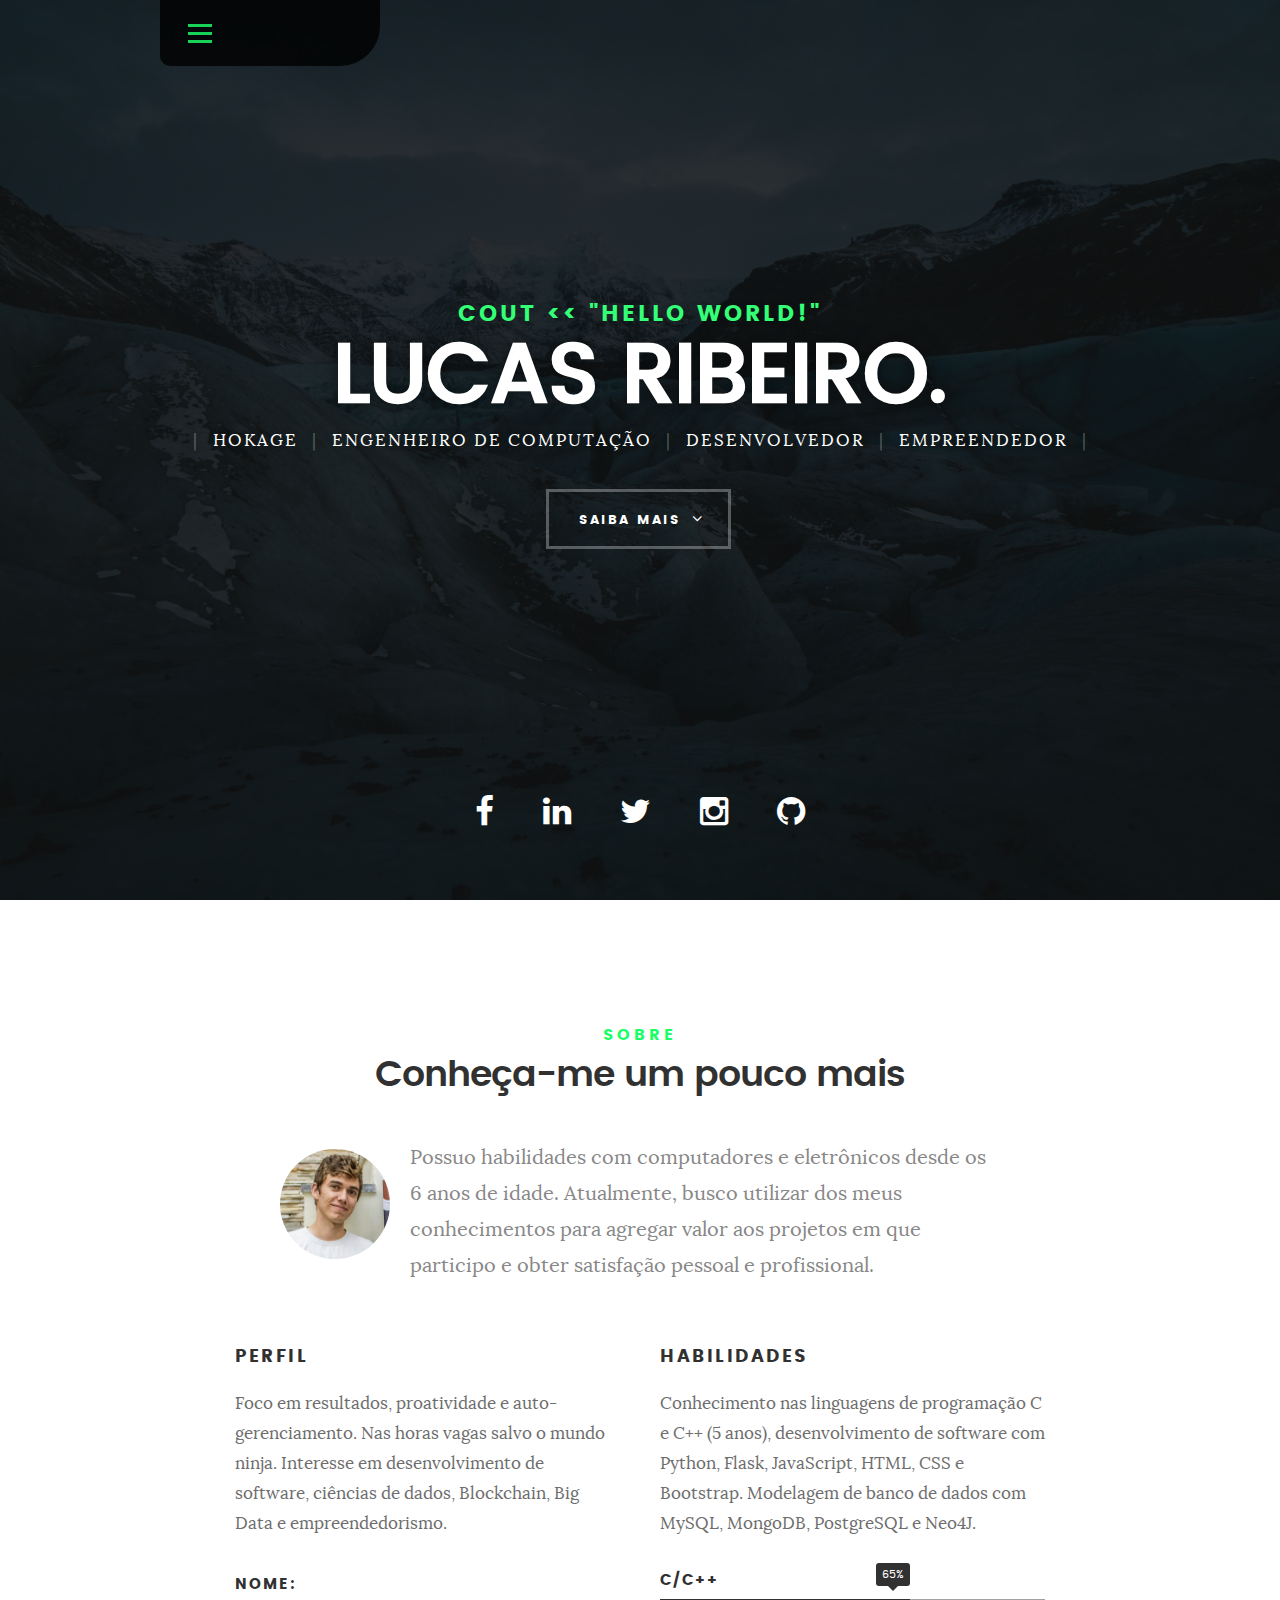
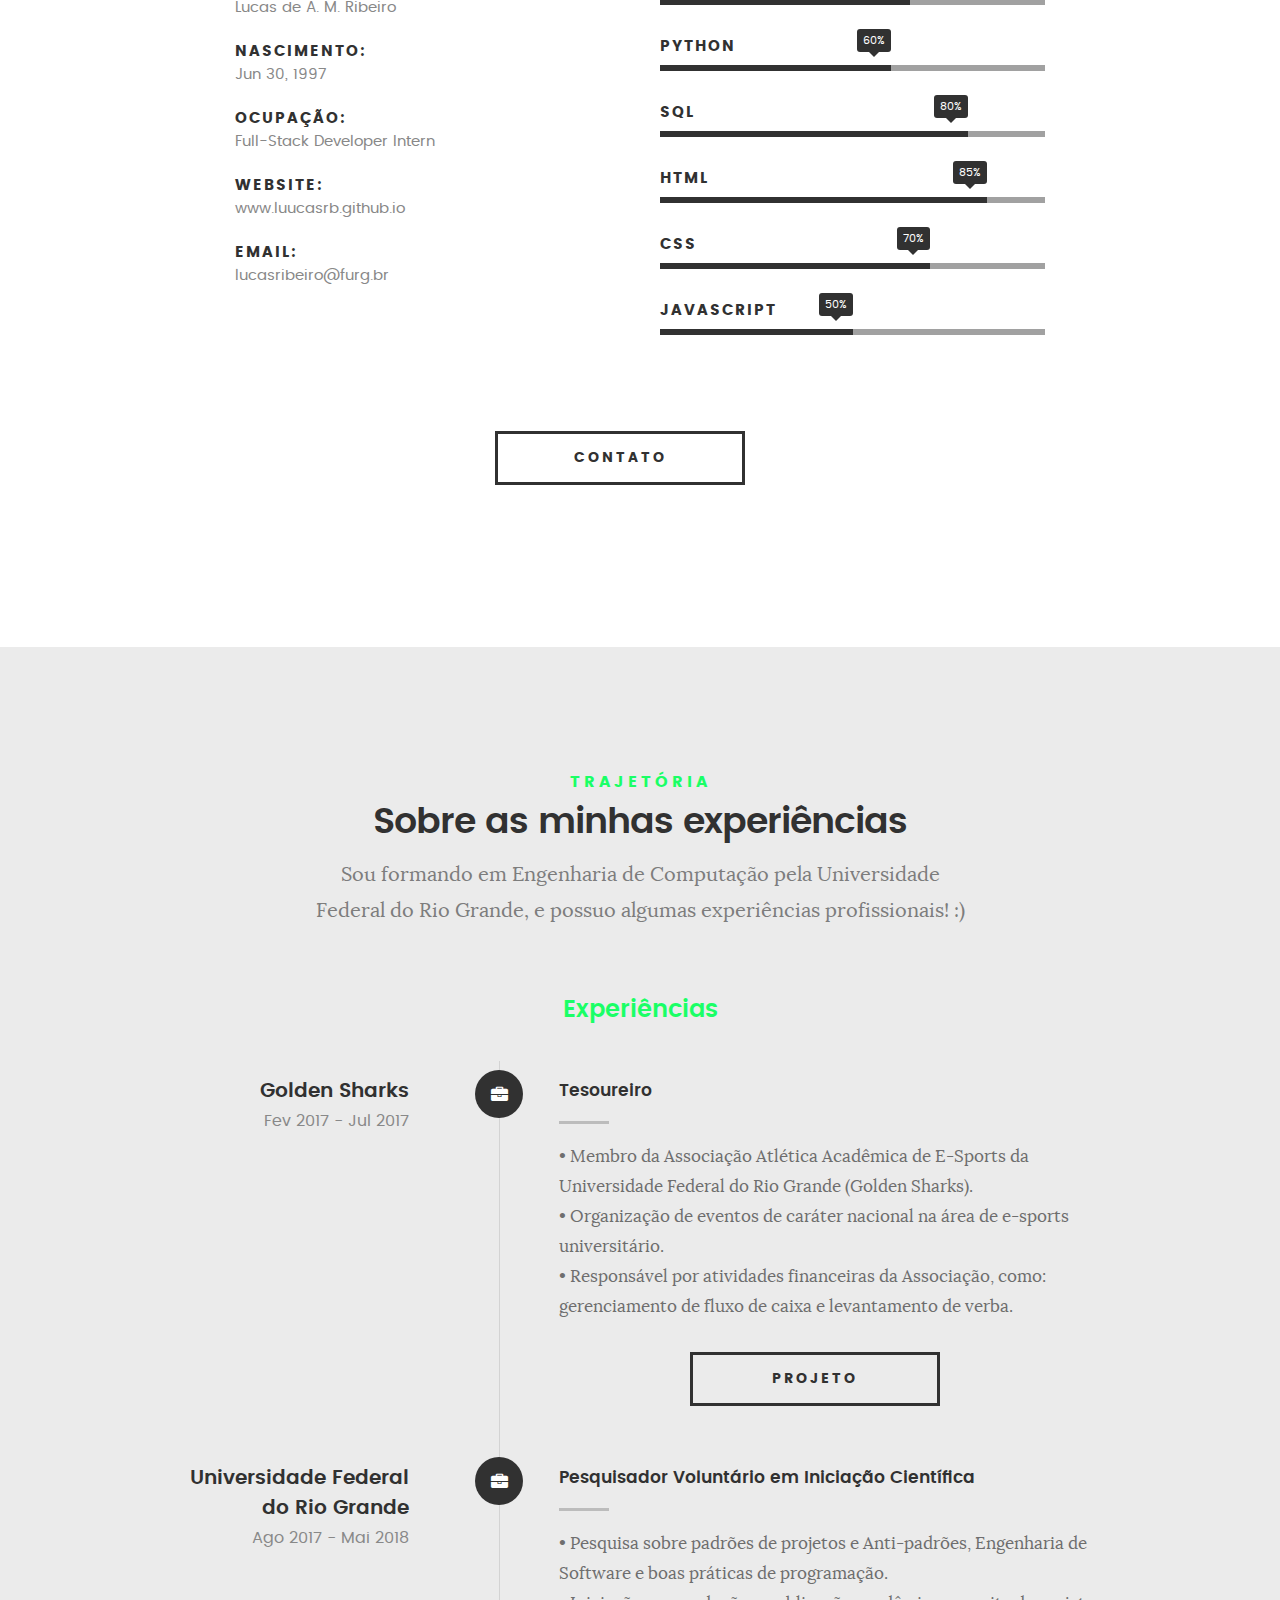
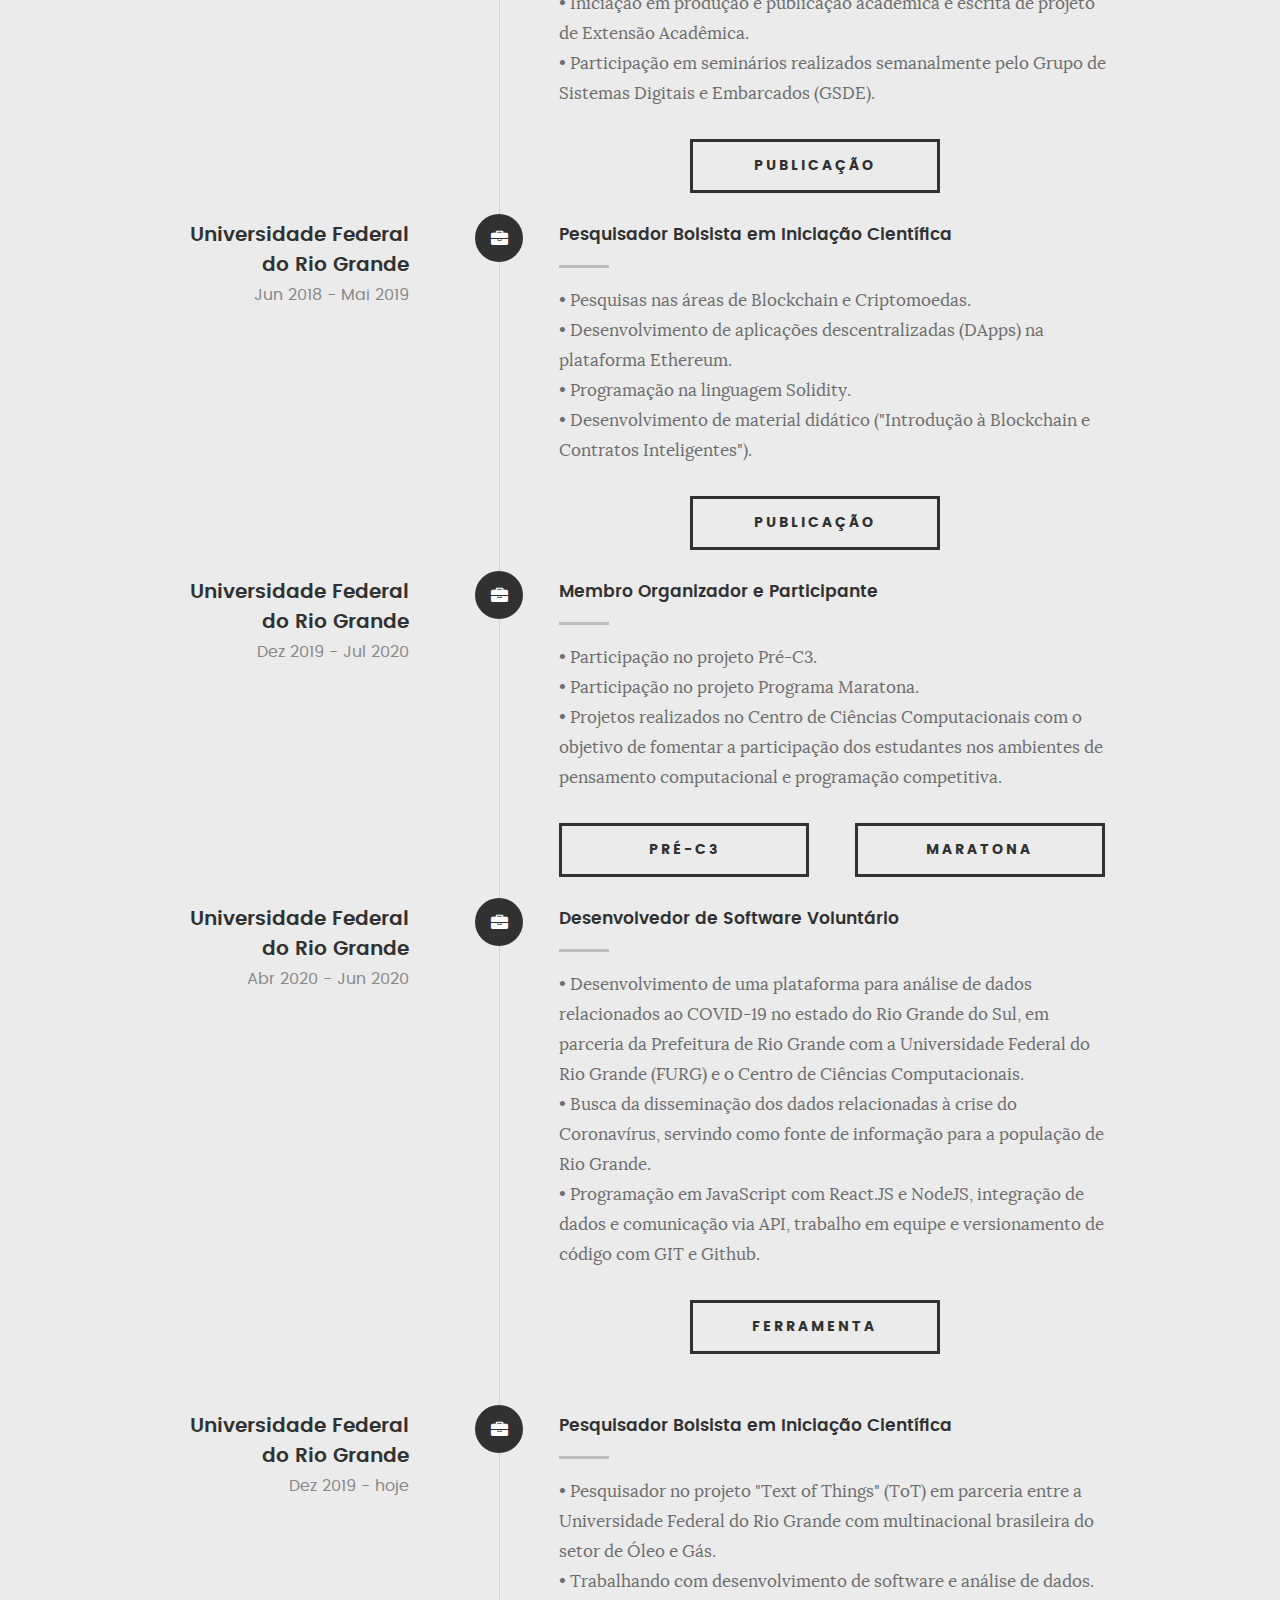
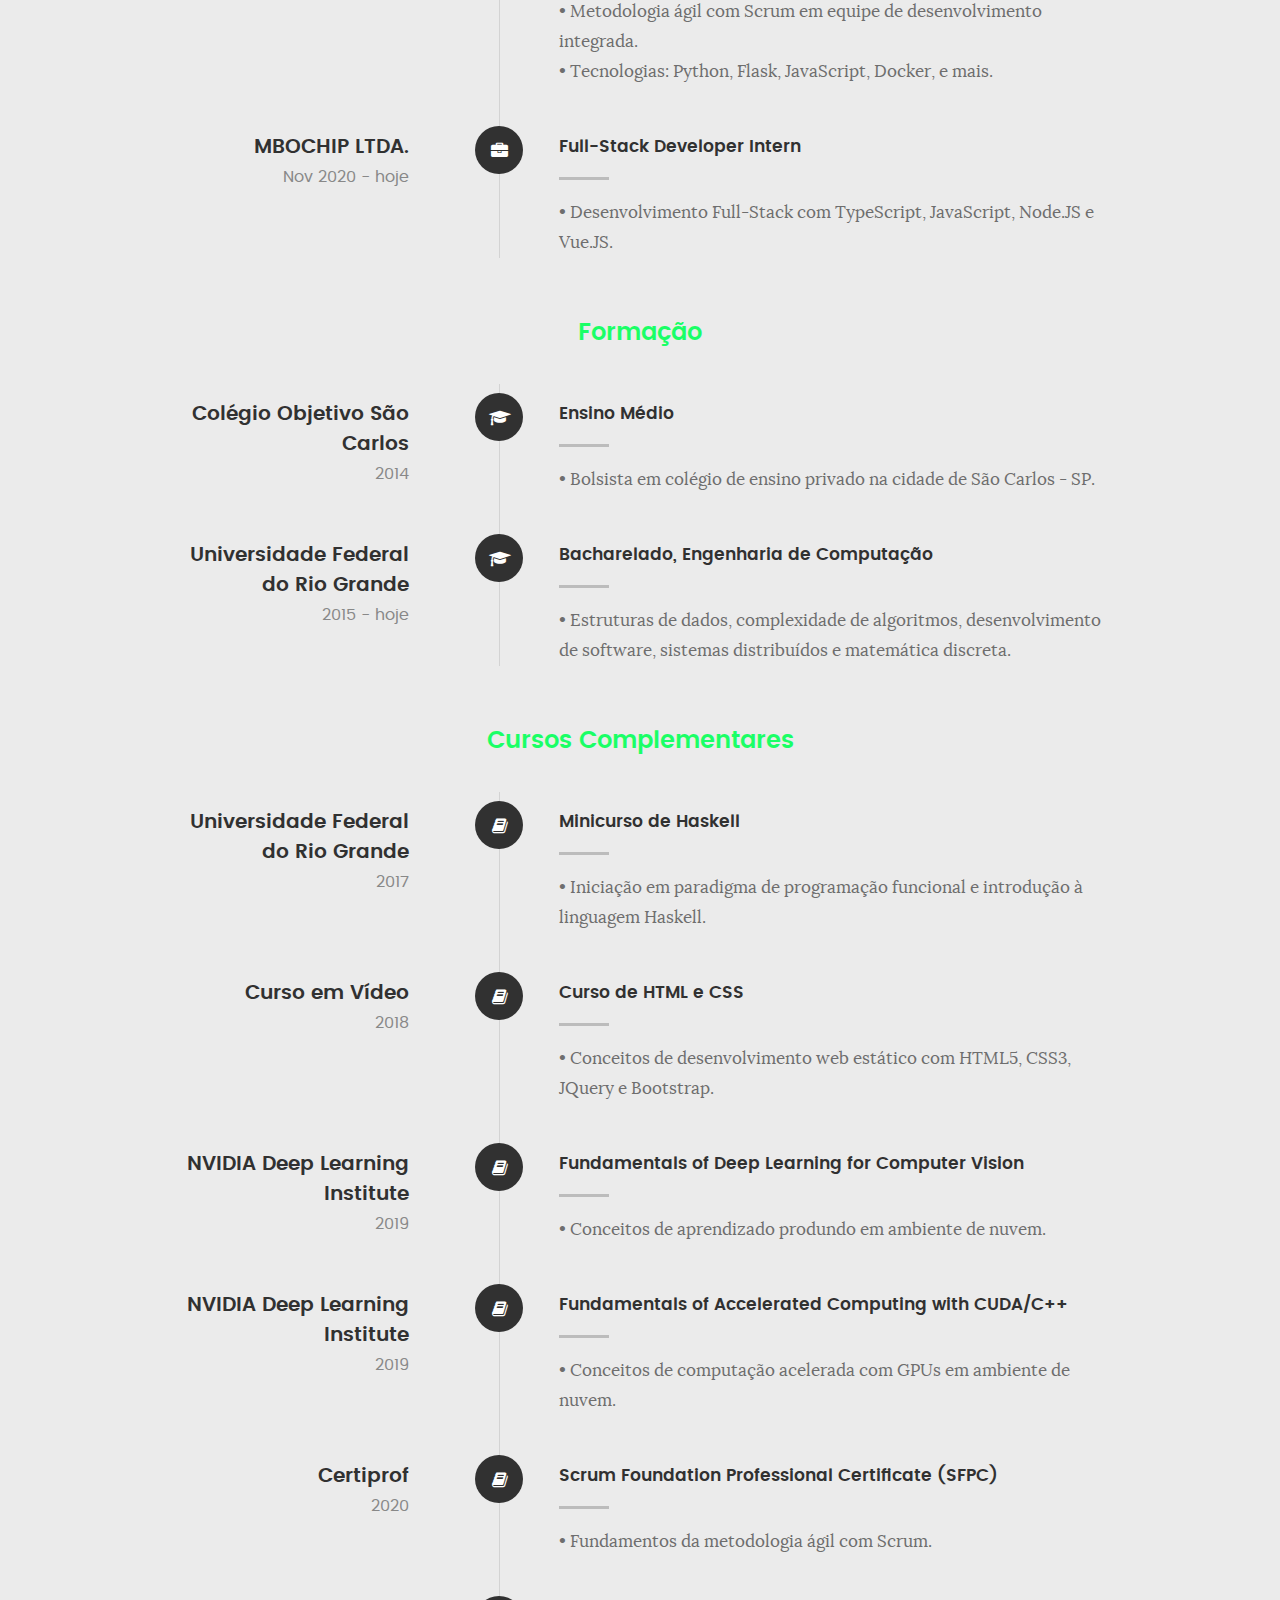
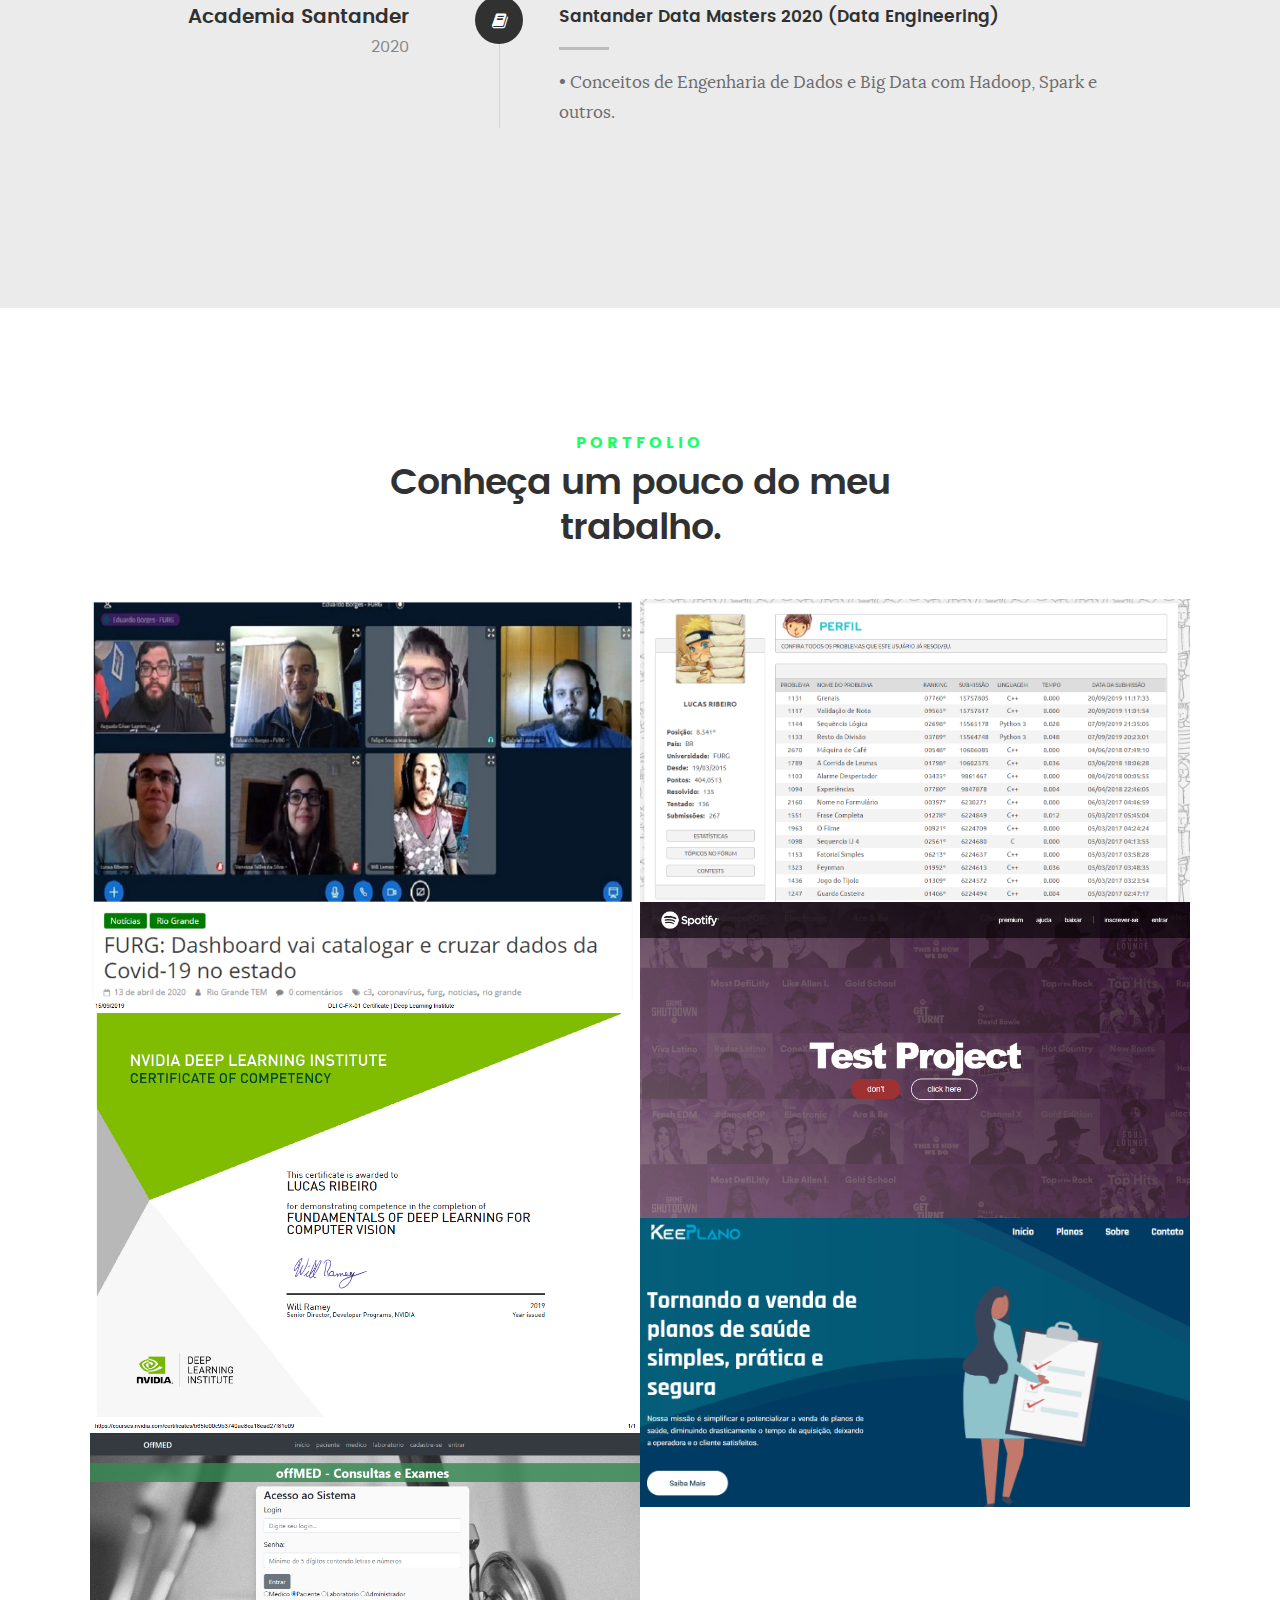
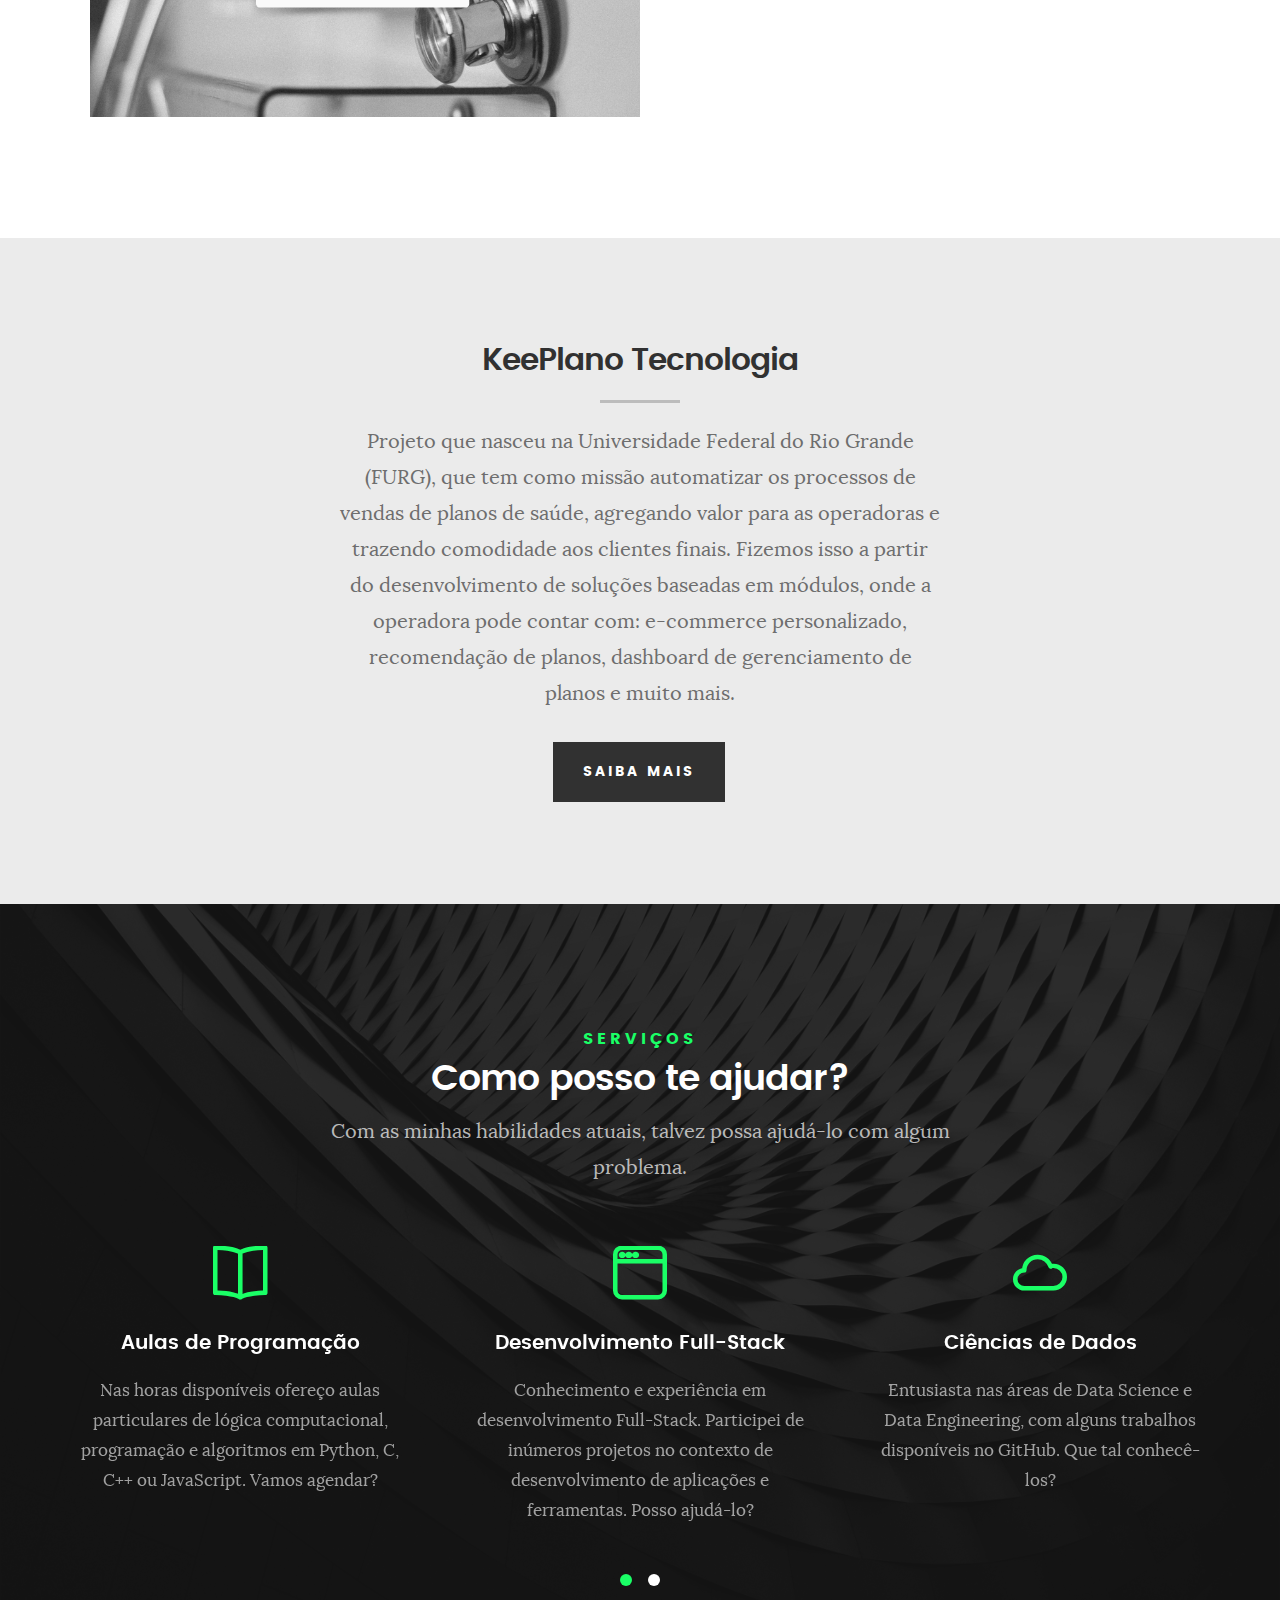
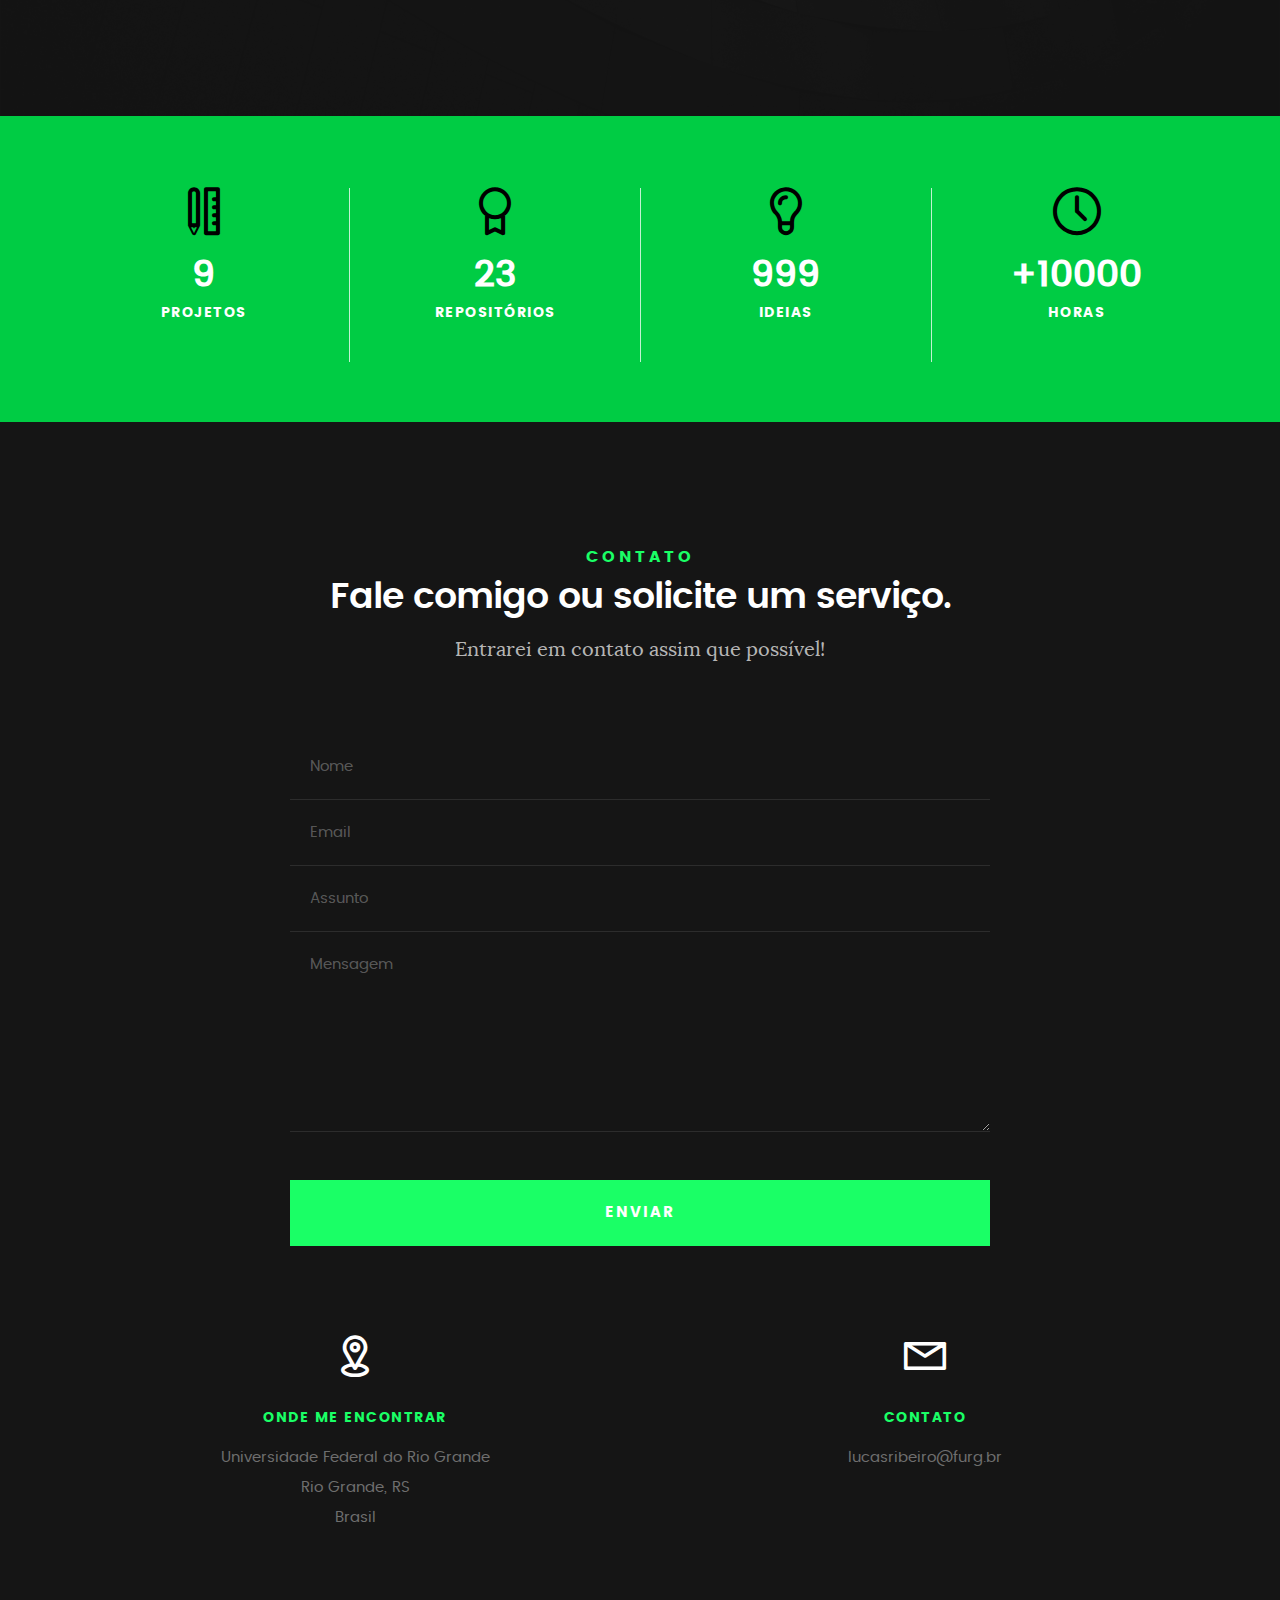
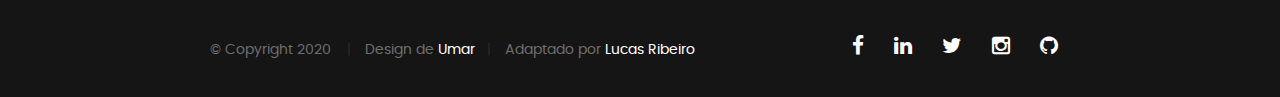
==== commit c179b39c: "blank space" ====
--- a/index.html
+++ b/index.html
@@ -611,7 +611,7 @@
 		<div class="row portfolio-content">
 
 			<div class="col-twelve">
-
+ 
 				<!-- portfolio-wrapper -->
 				<div id="folio-wrapper" class="block-1-2 block-mob-full stack">
 
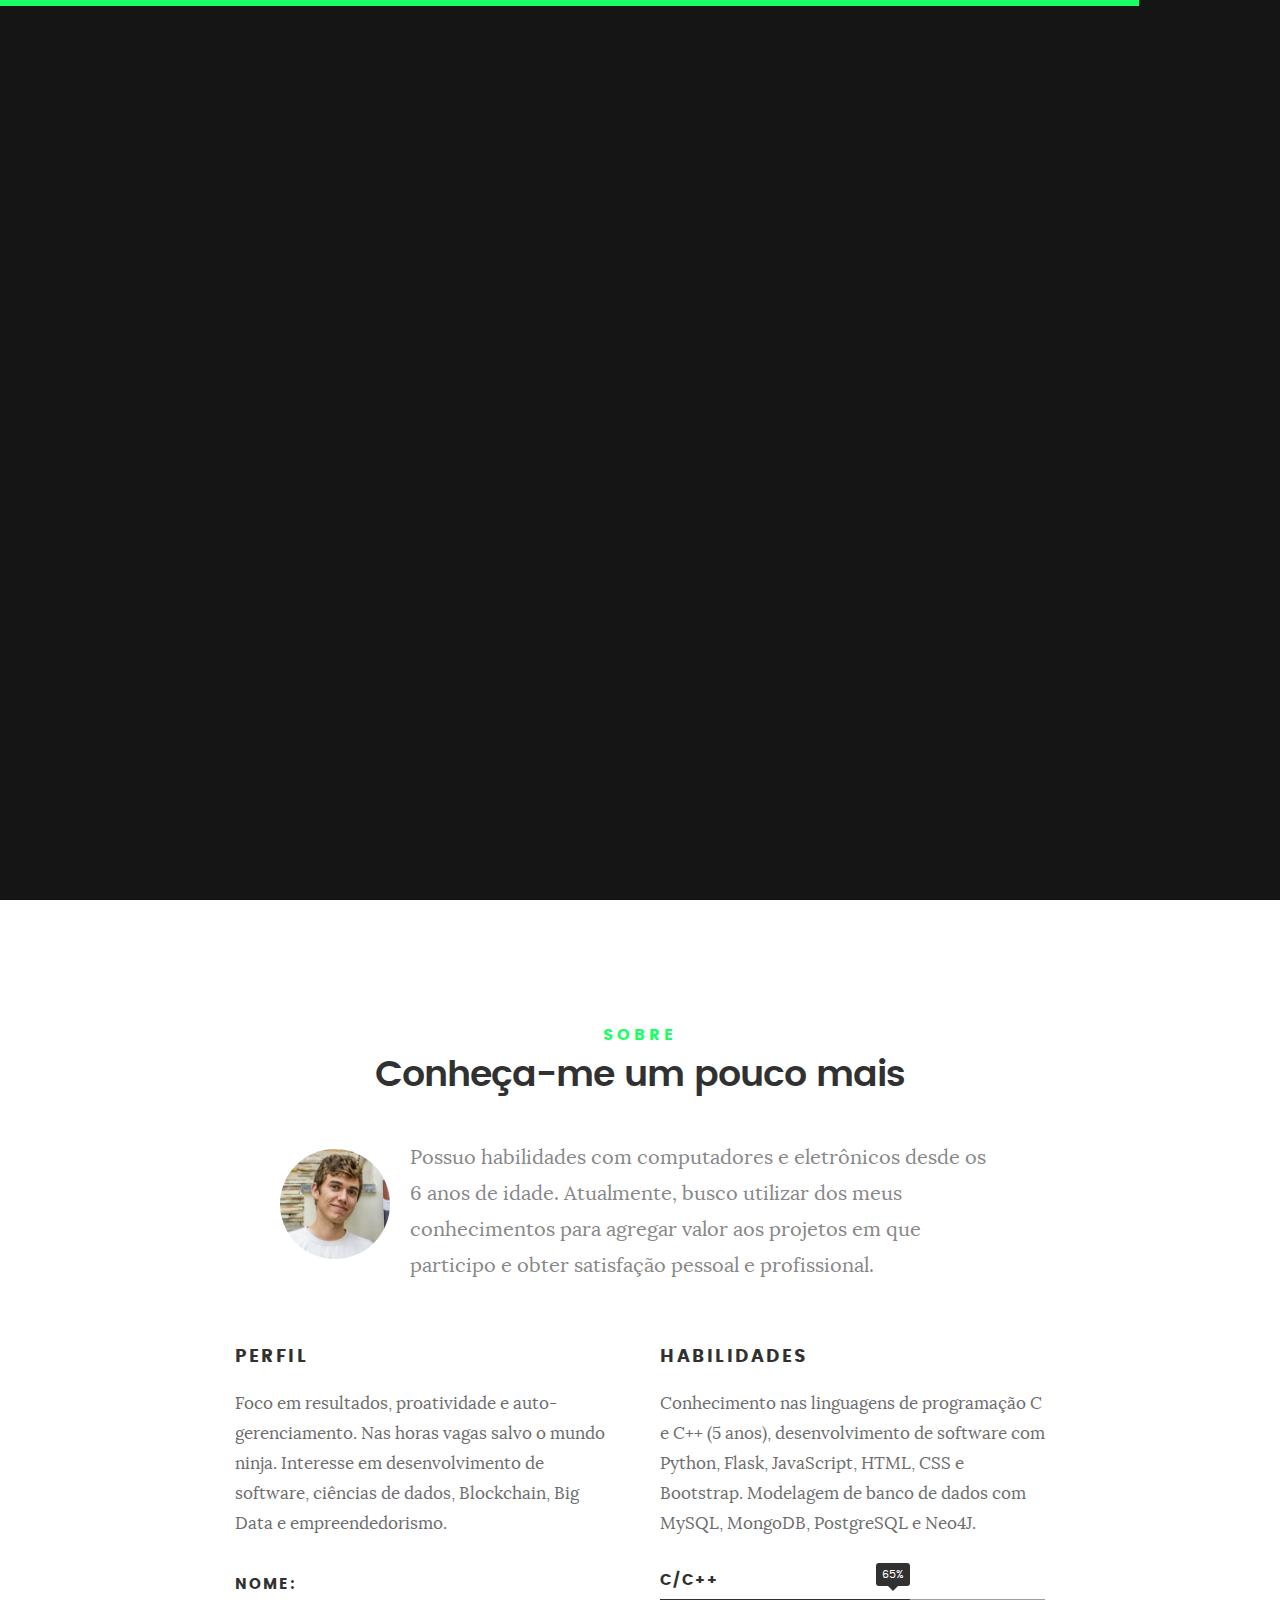
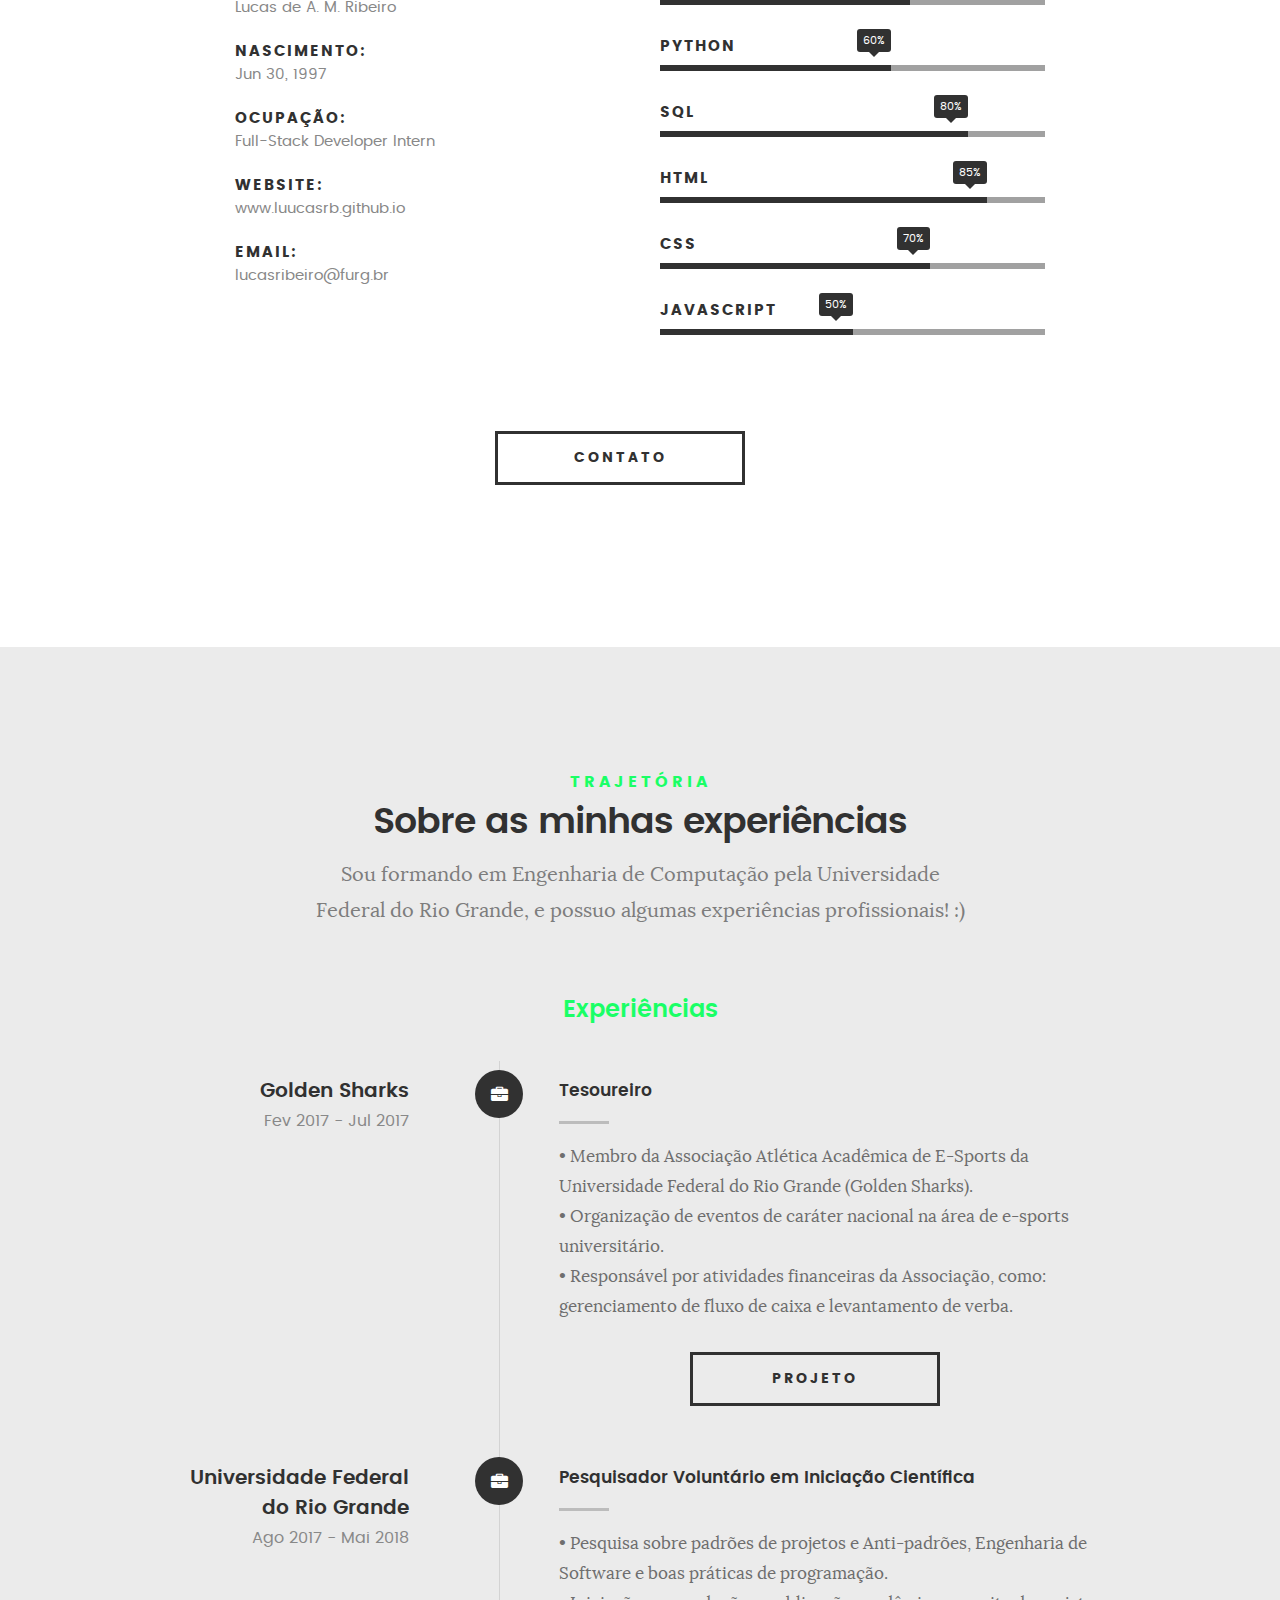
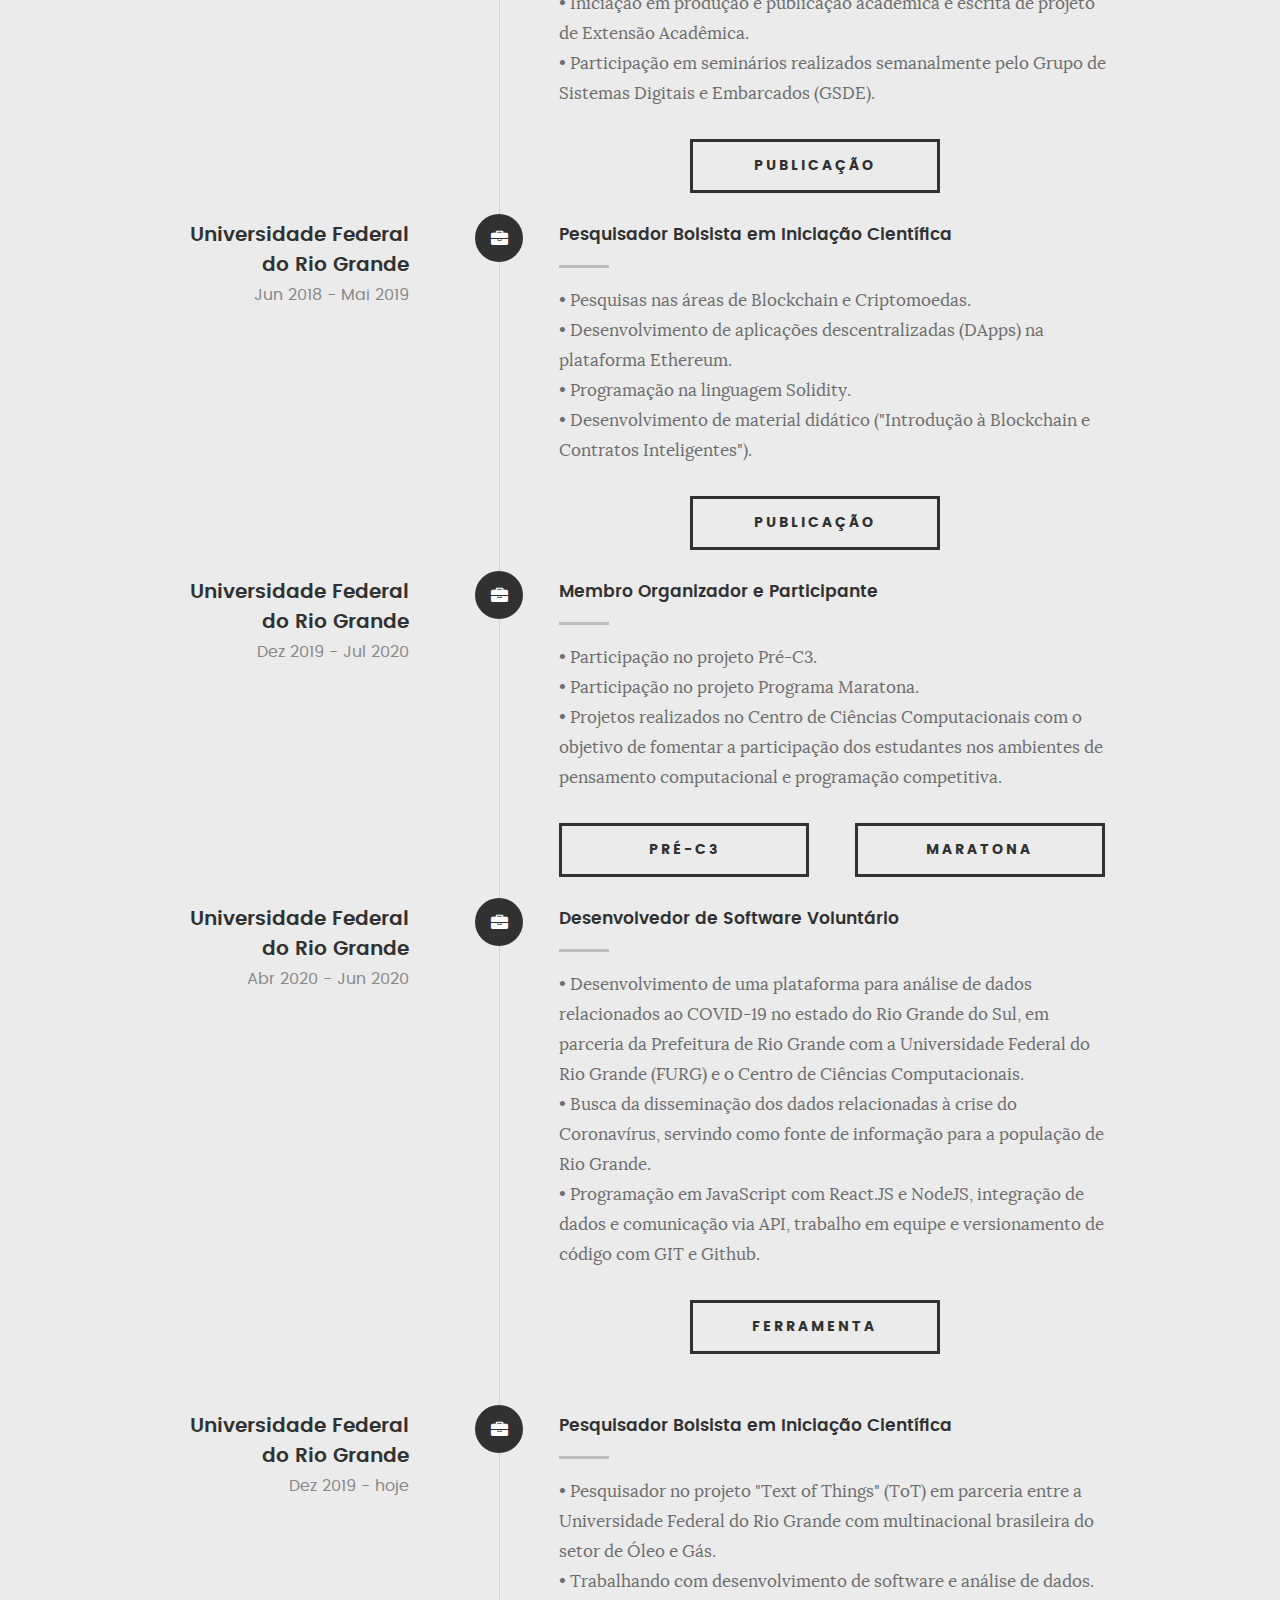
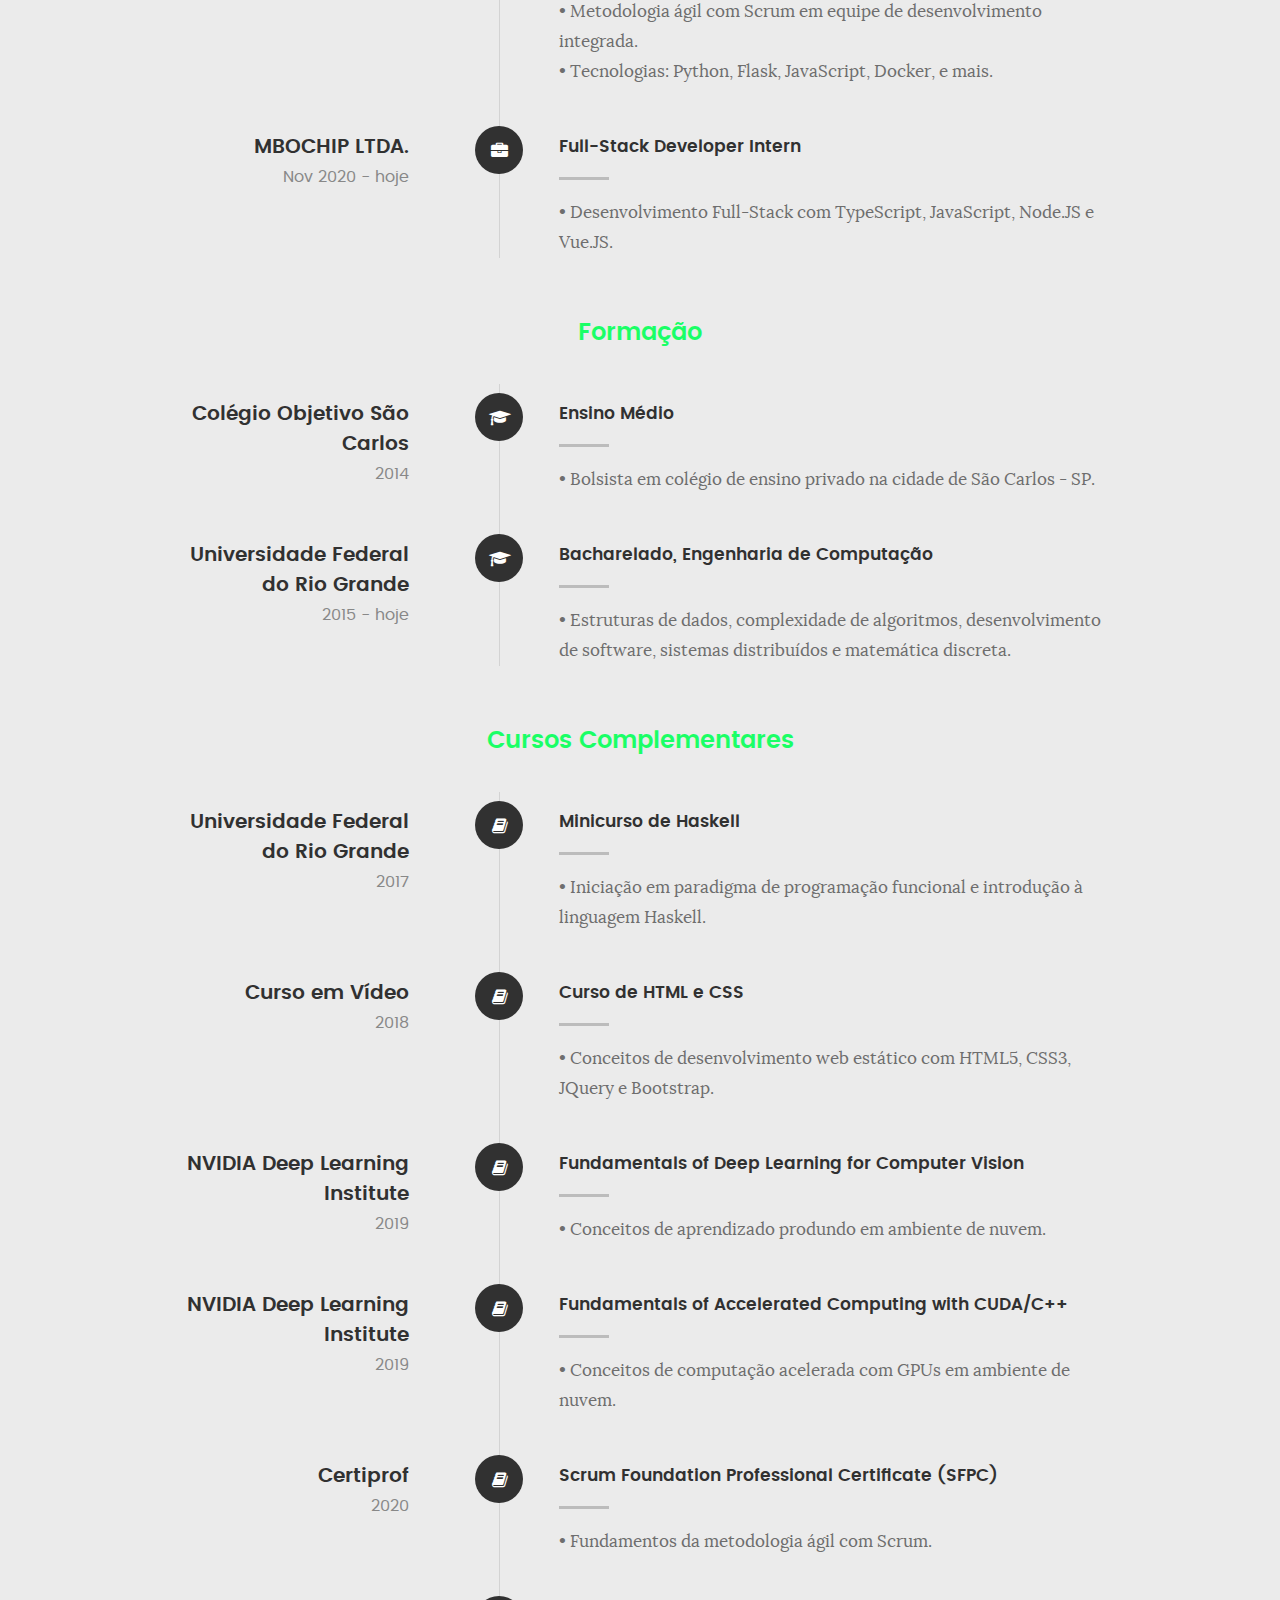
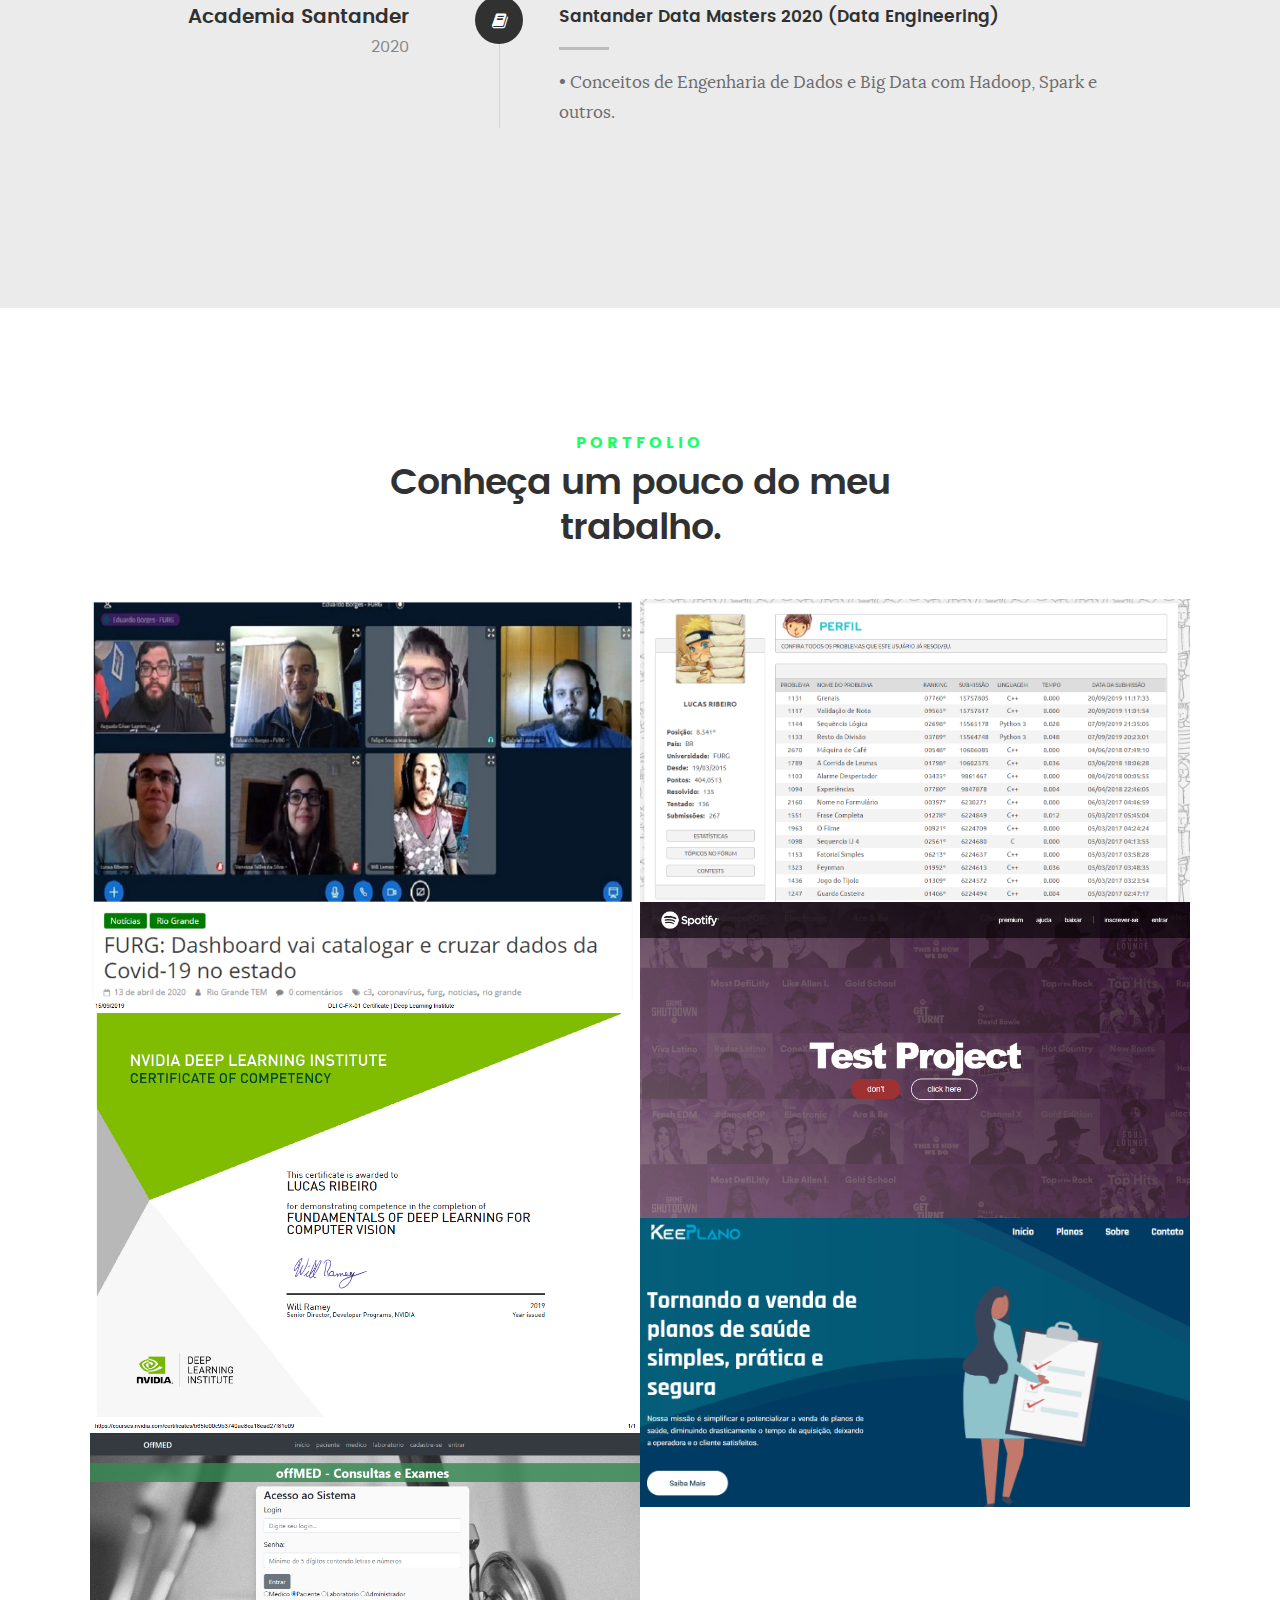
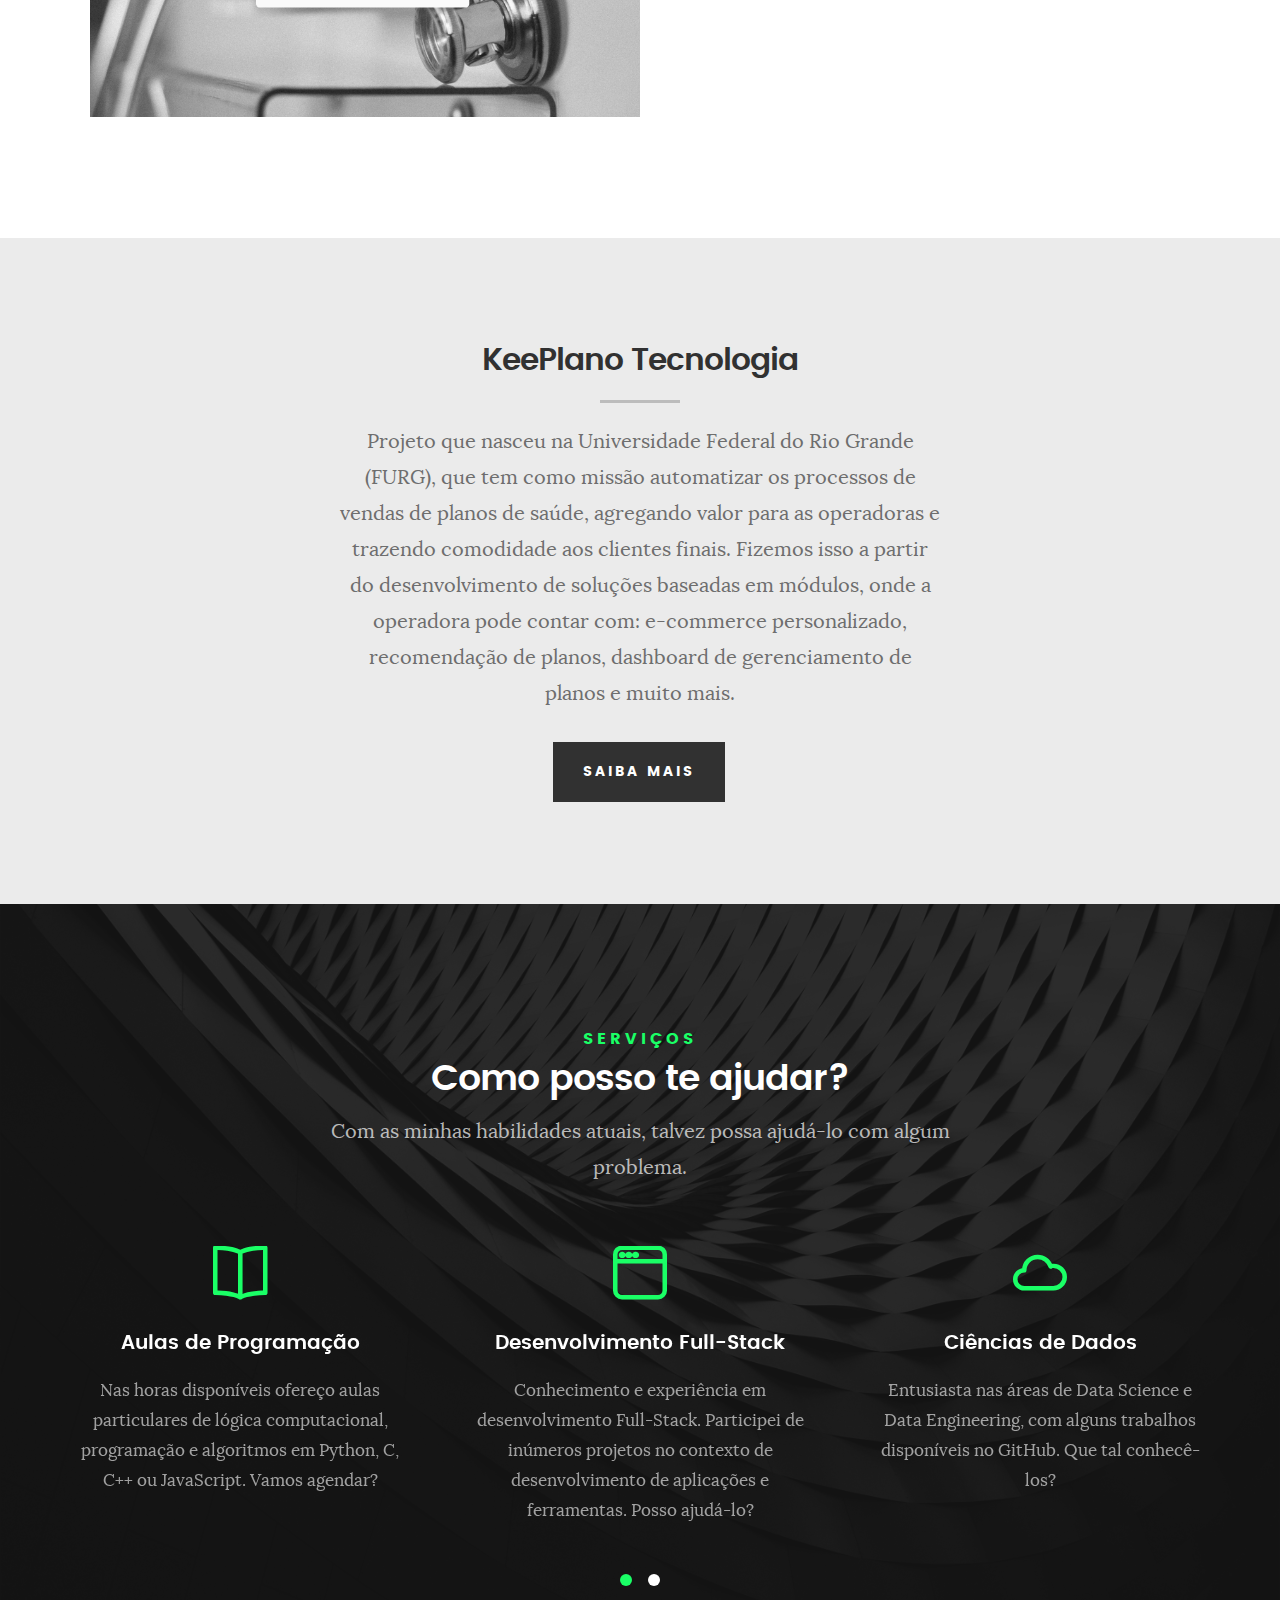
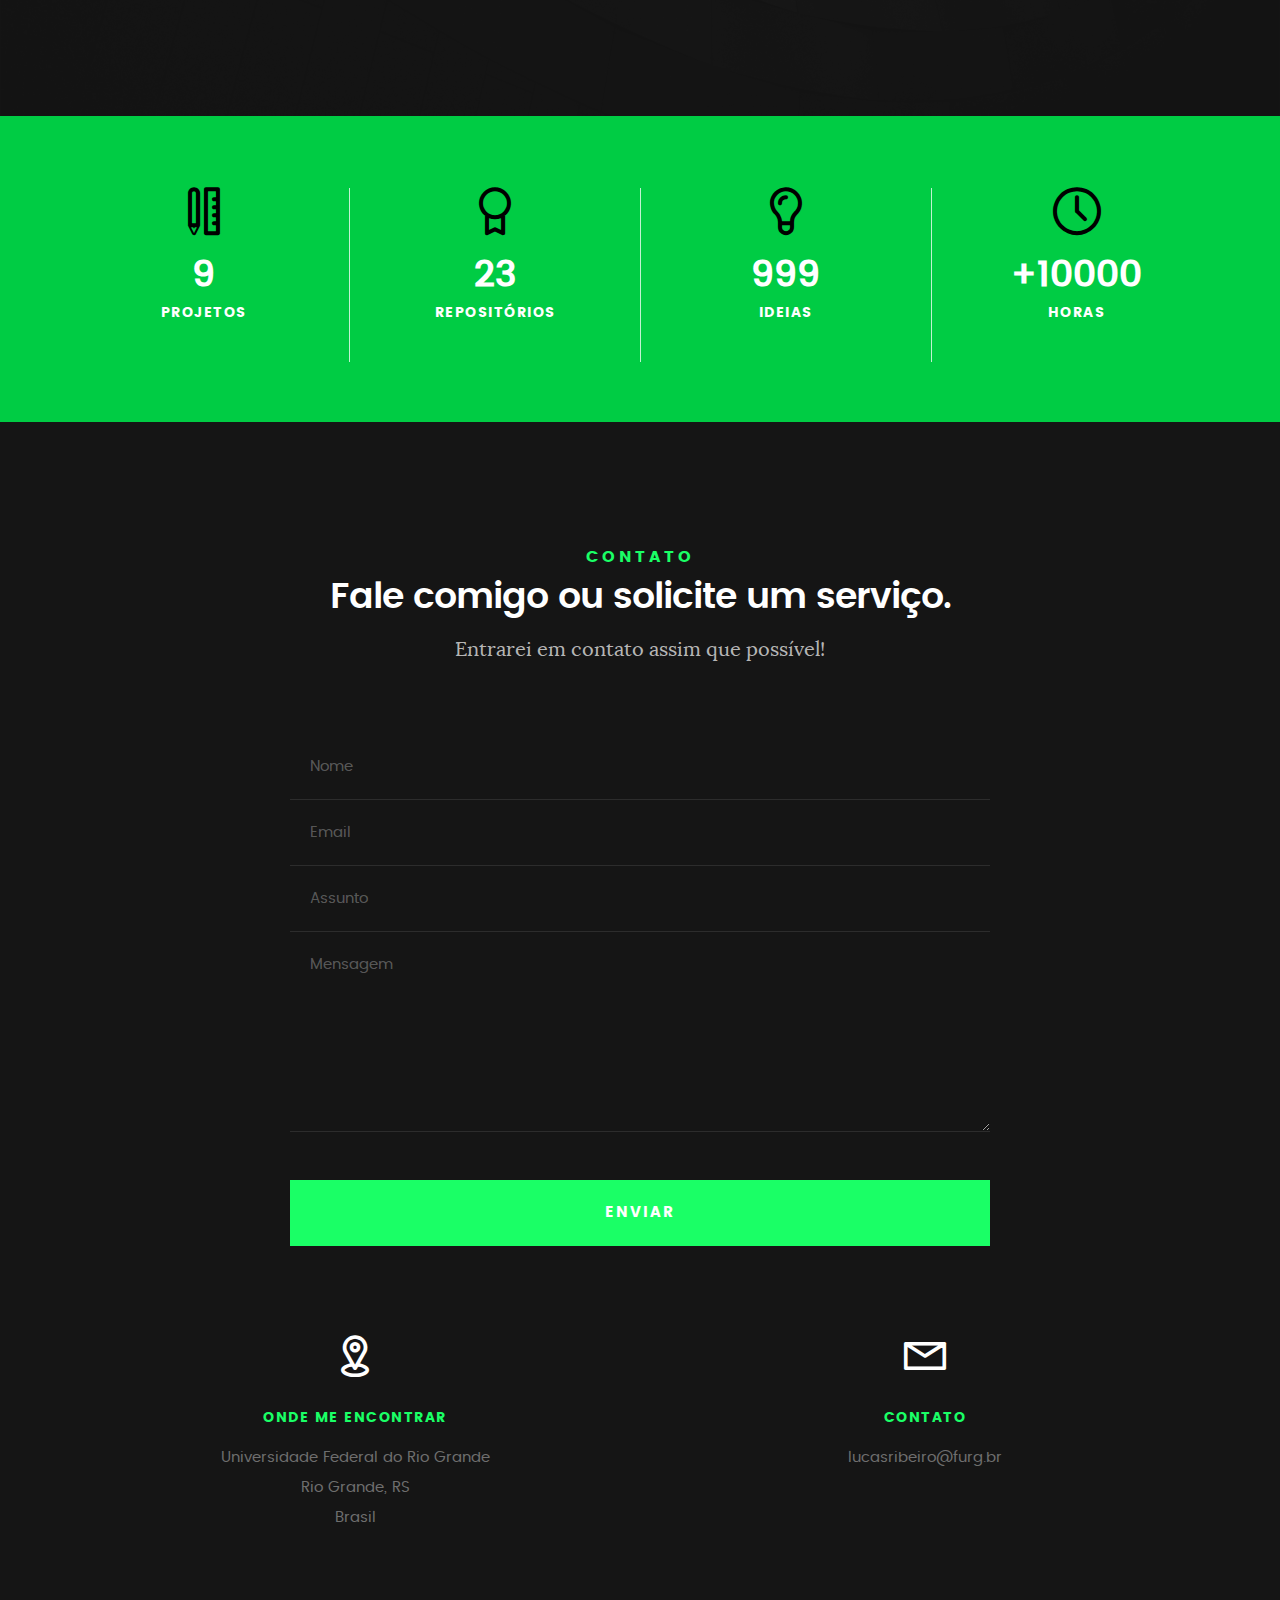
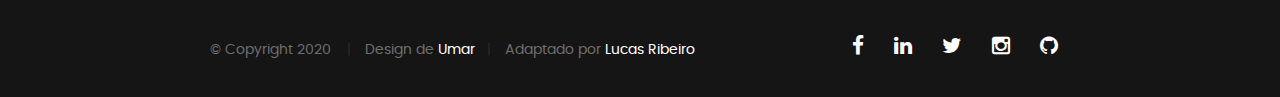
==== commit af6ac067: "Meta tag" ====
--- a/index.html
+++ b/index.html
@@ -21,8 +21,8 @@
    ================================================== -->
 	<meta charset="utf-8">
 	<title>Portfólio de Lucas Ribeiro</title>
-	<meta name="description" content="">
-	<meta name="author" content="">
+	<meta name="description" content="Portfólio e jornada profissional.">
+	<meta name="author" content="Lucas de A. M. Ribeiro">
 
 	<!-- mobile specific metas
    ================================================== -->
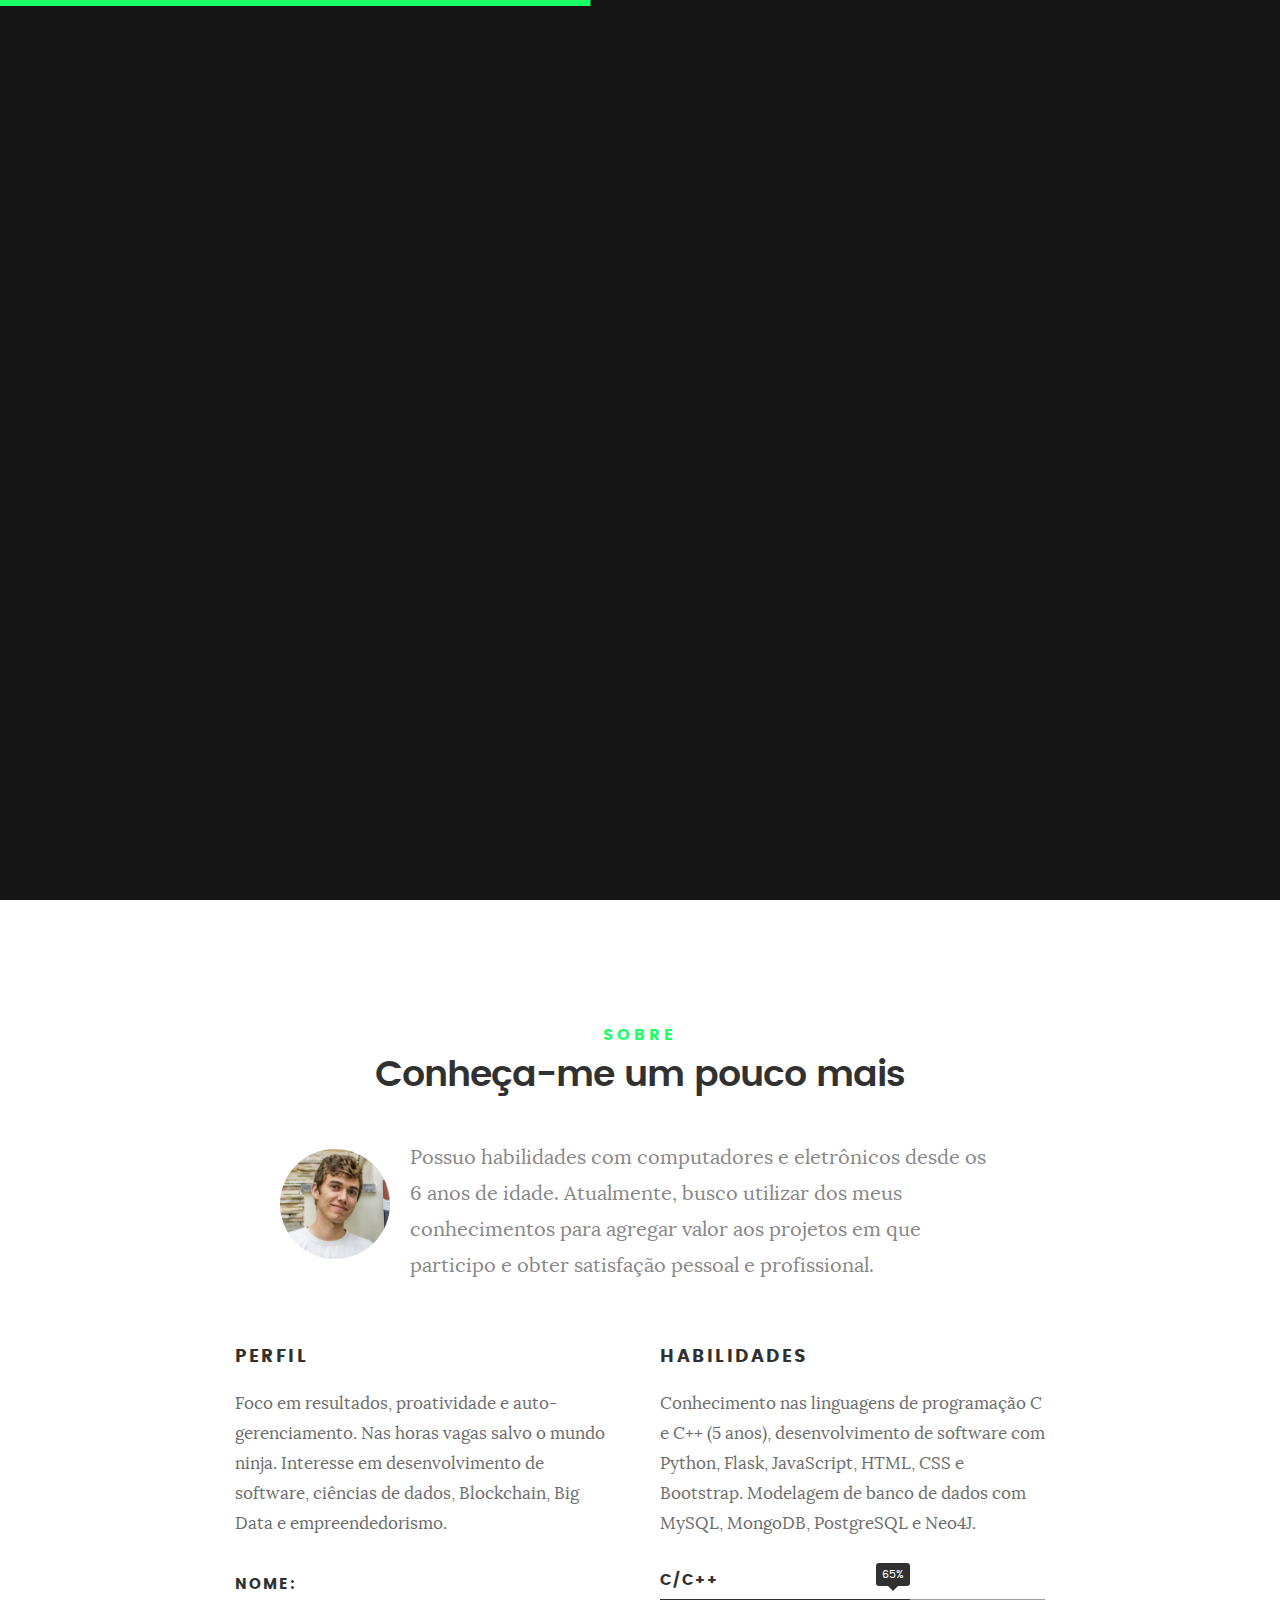
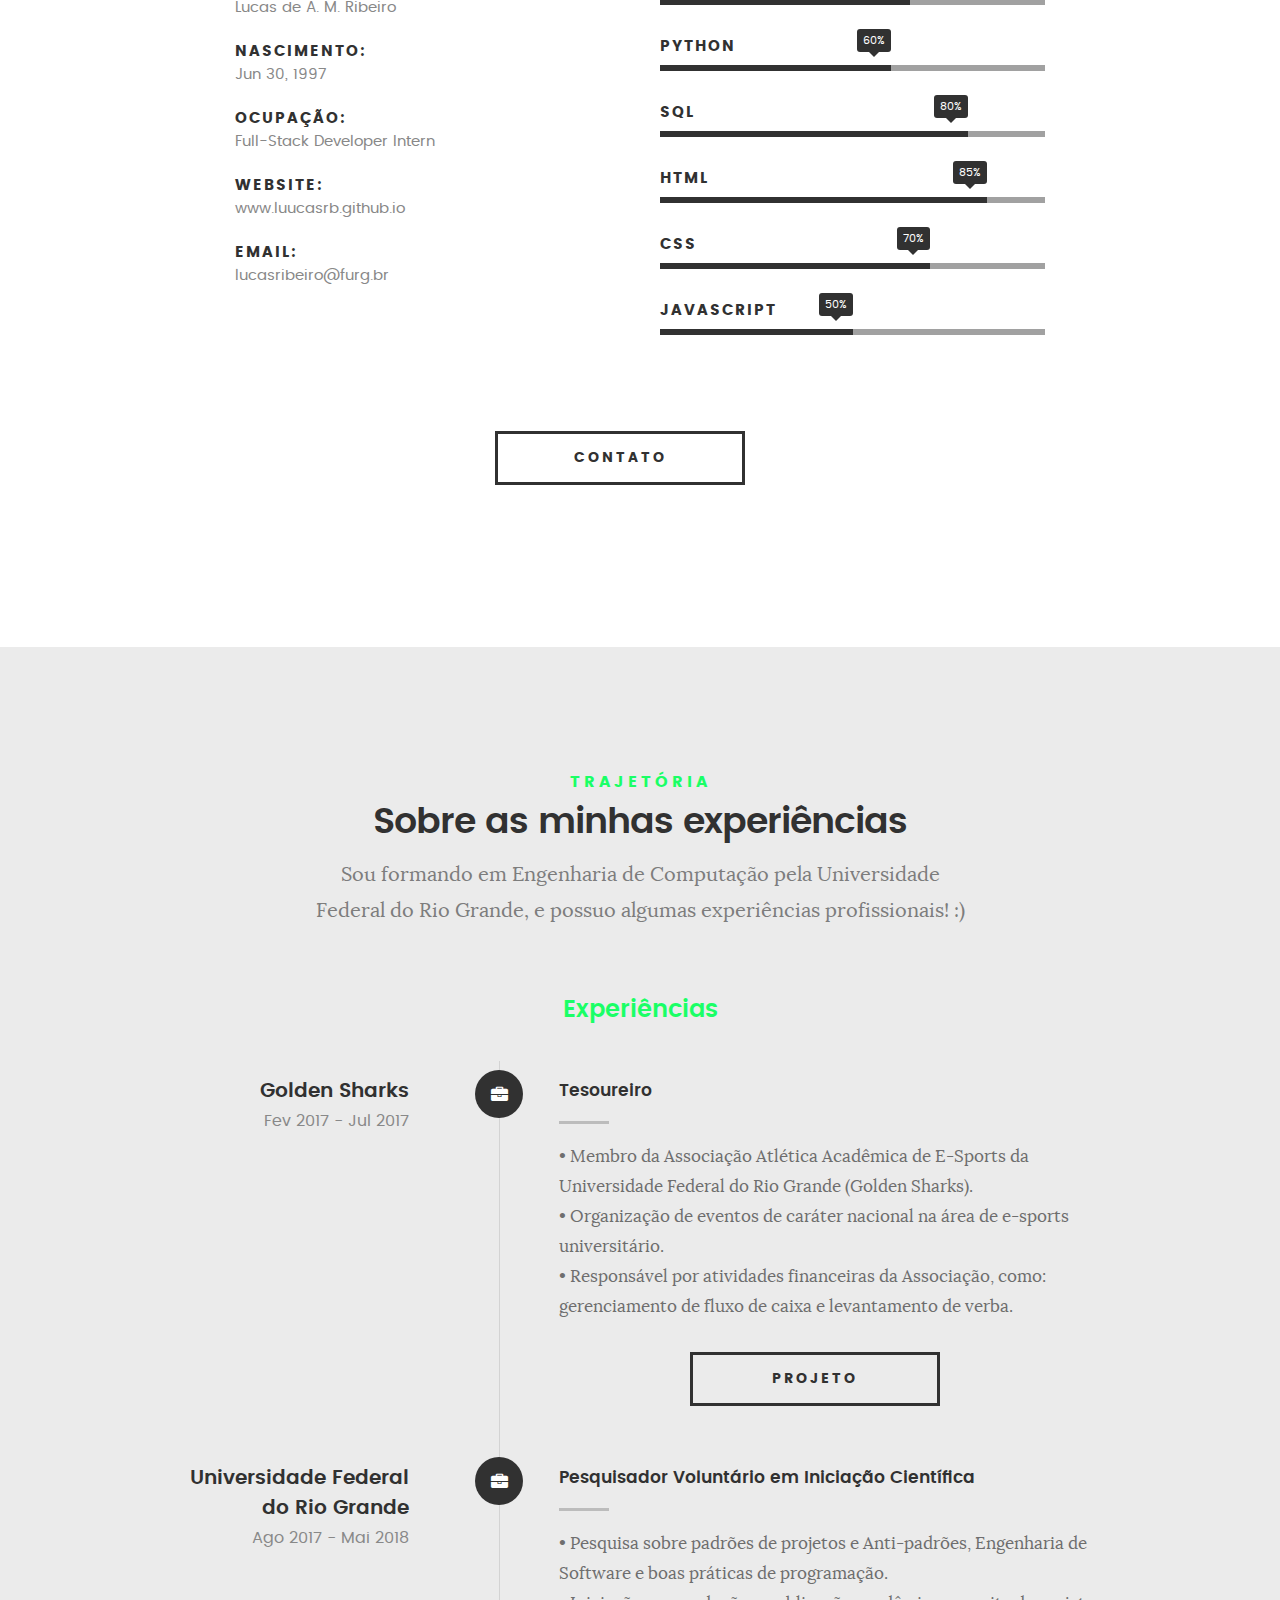
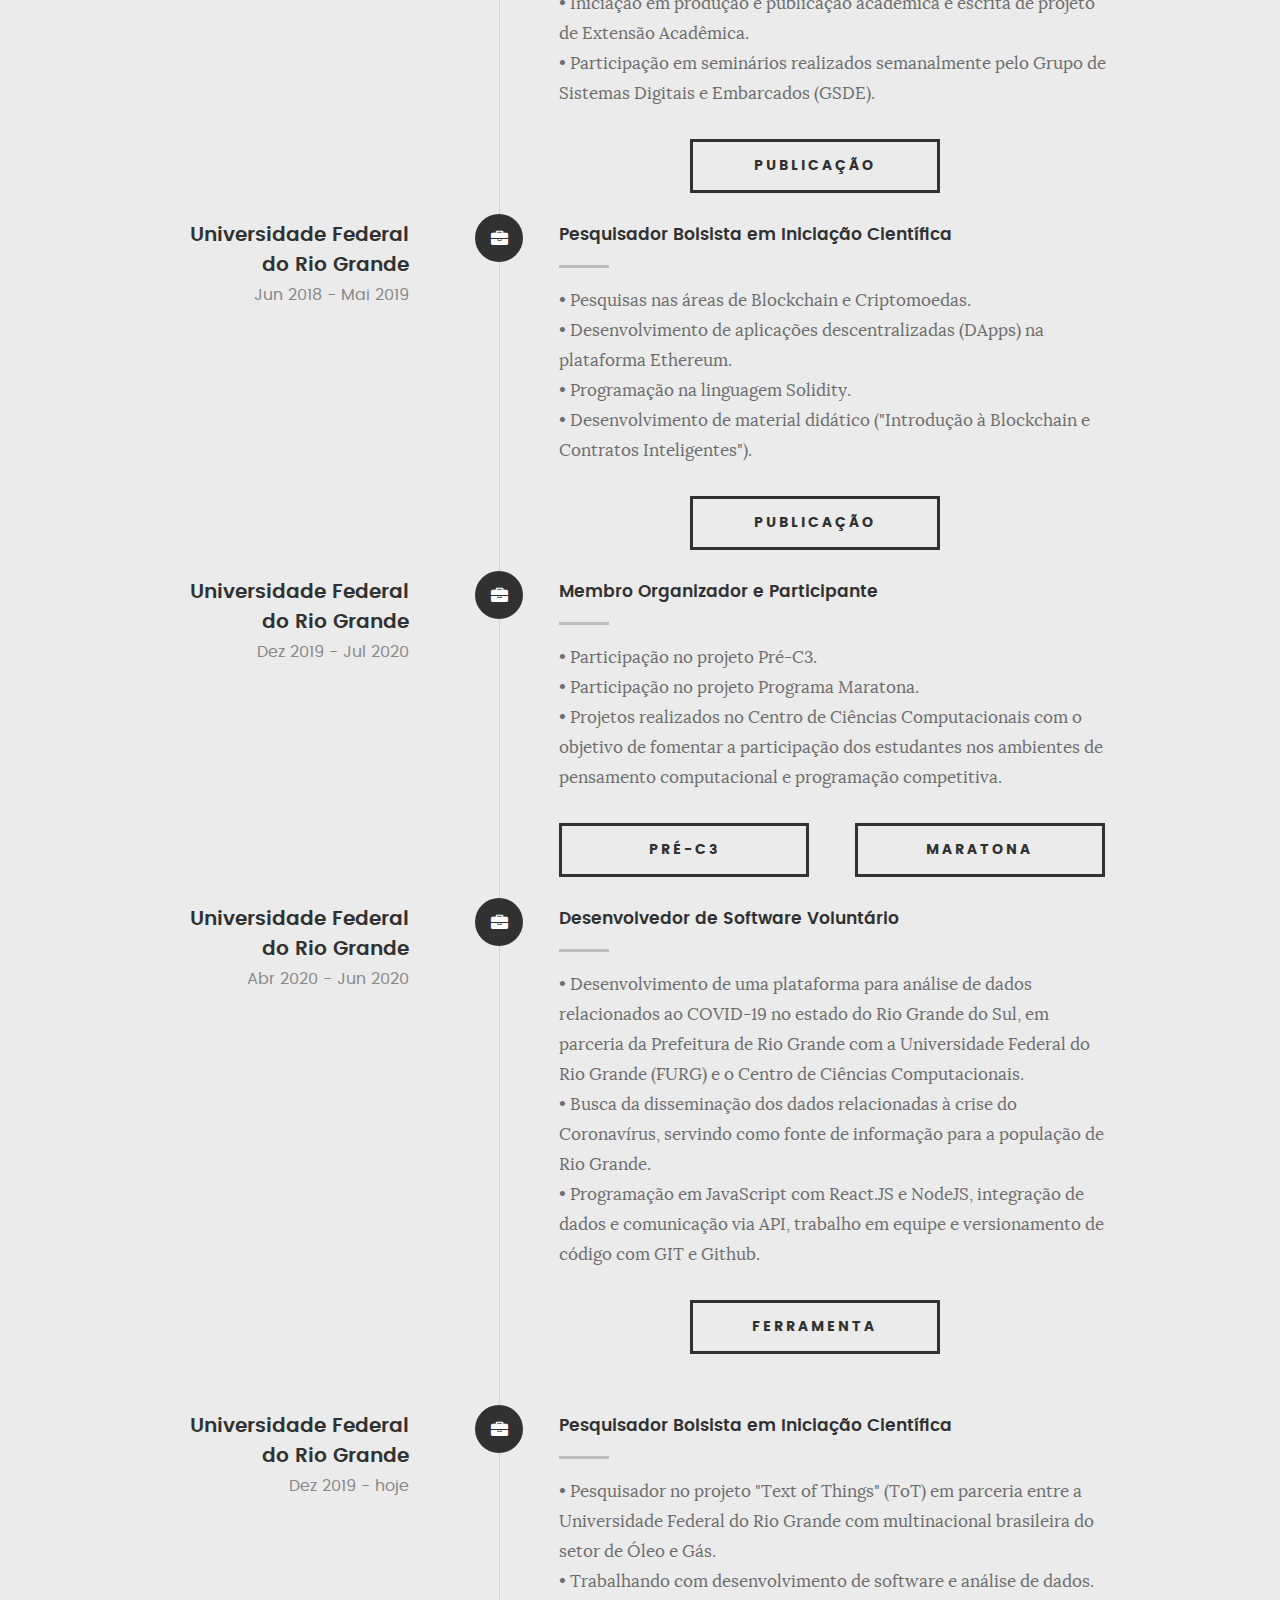
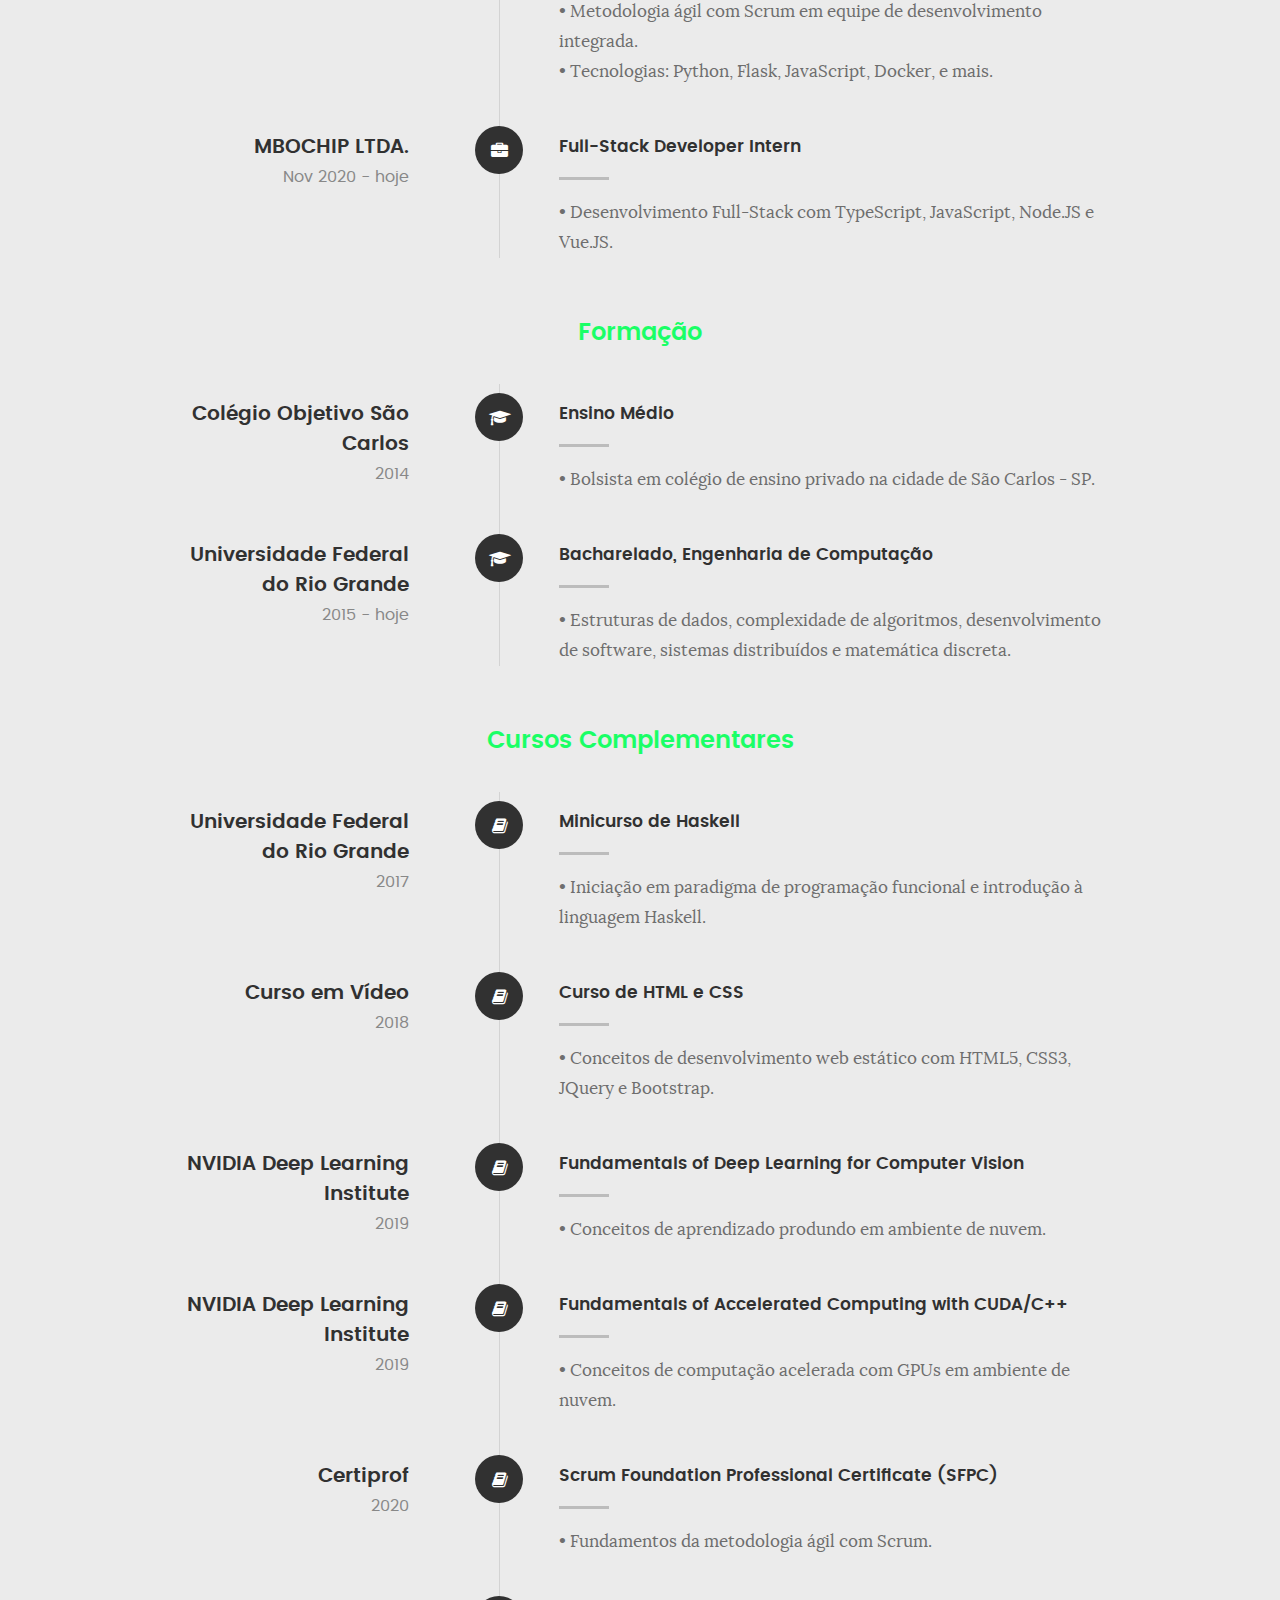
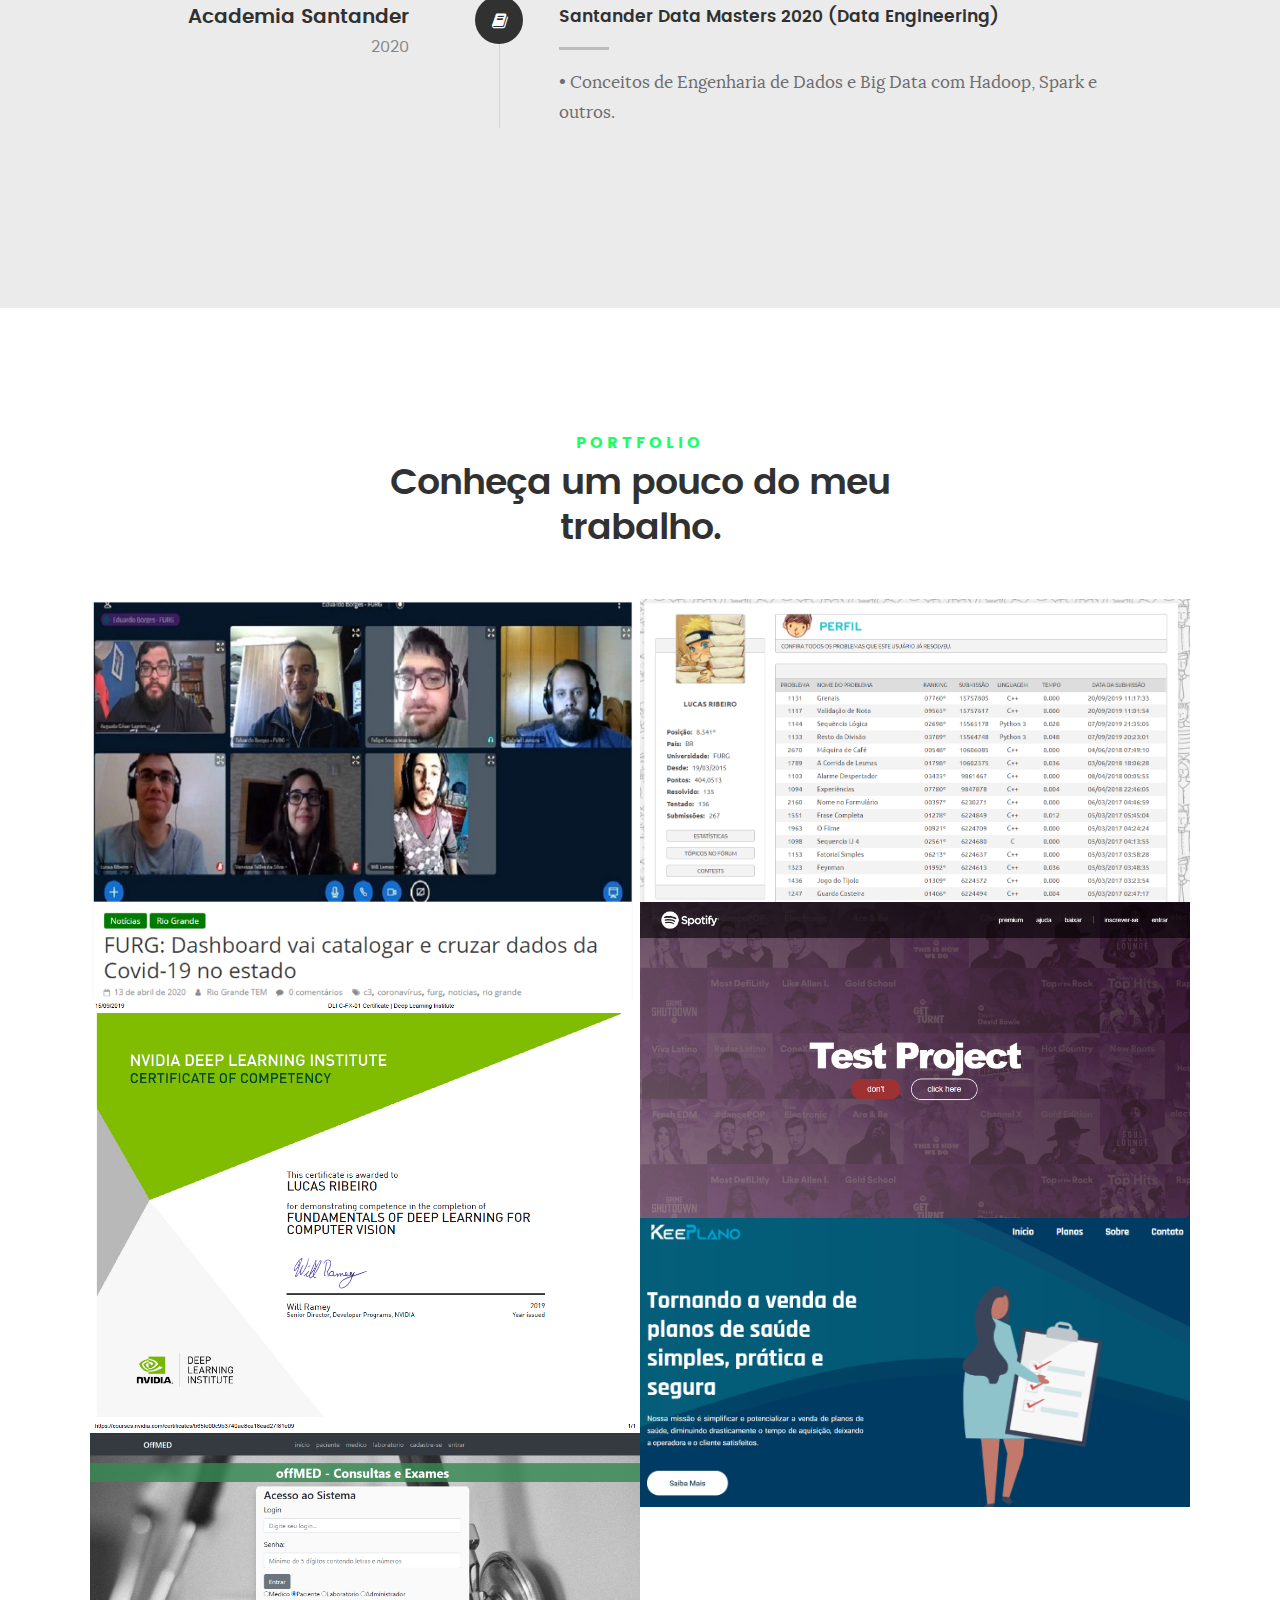
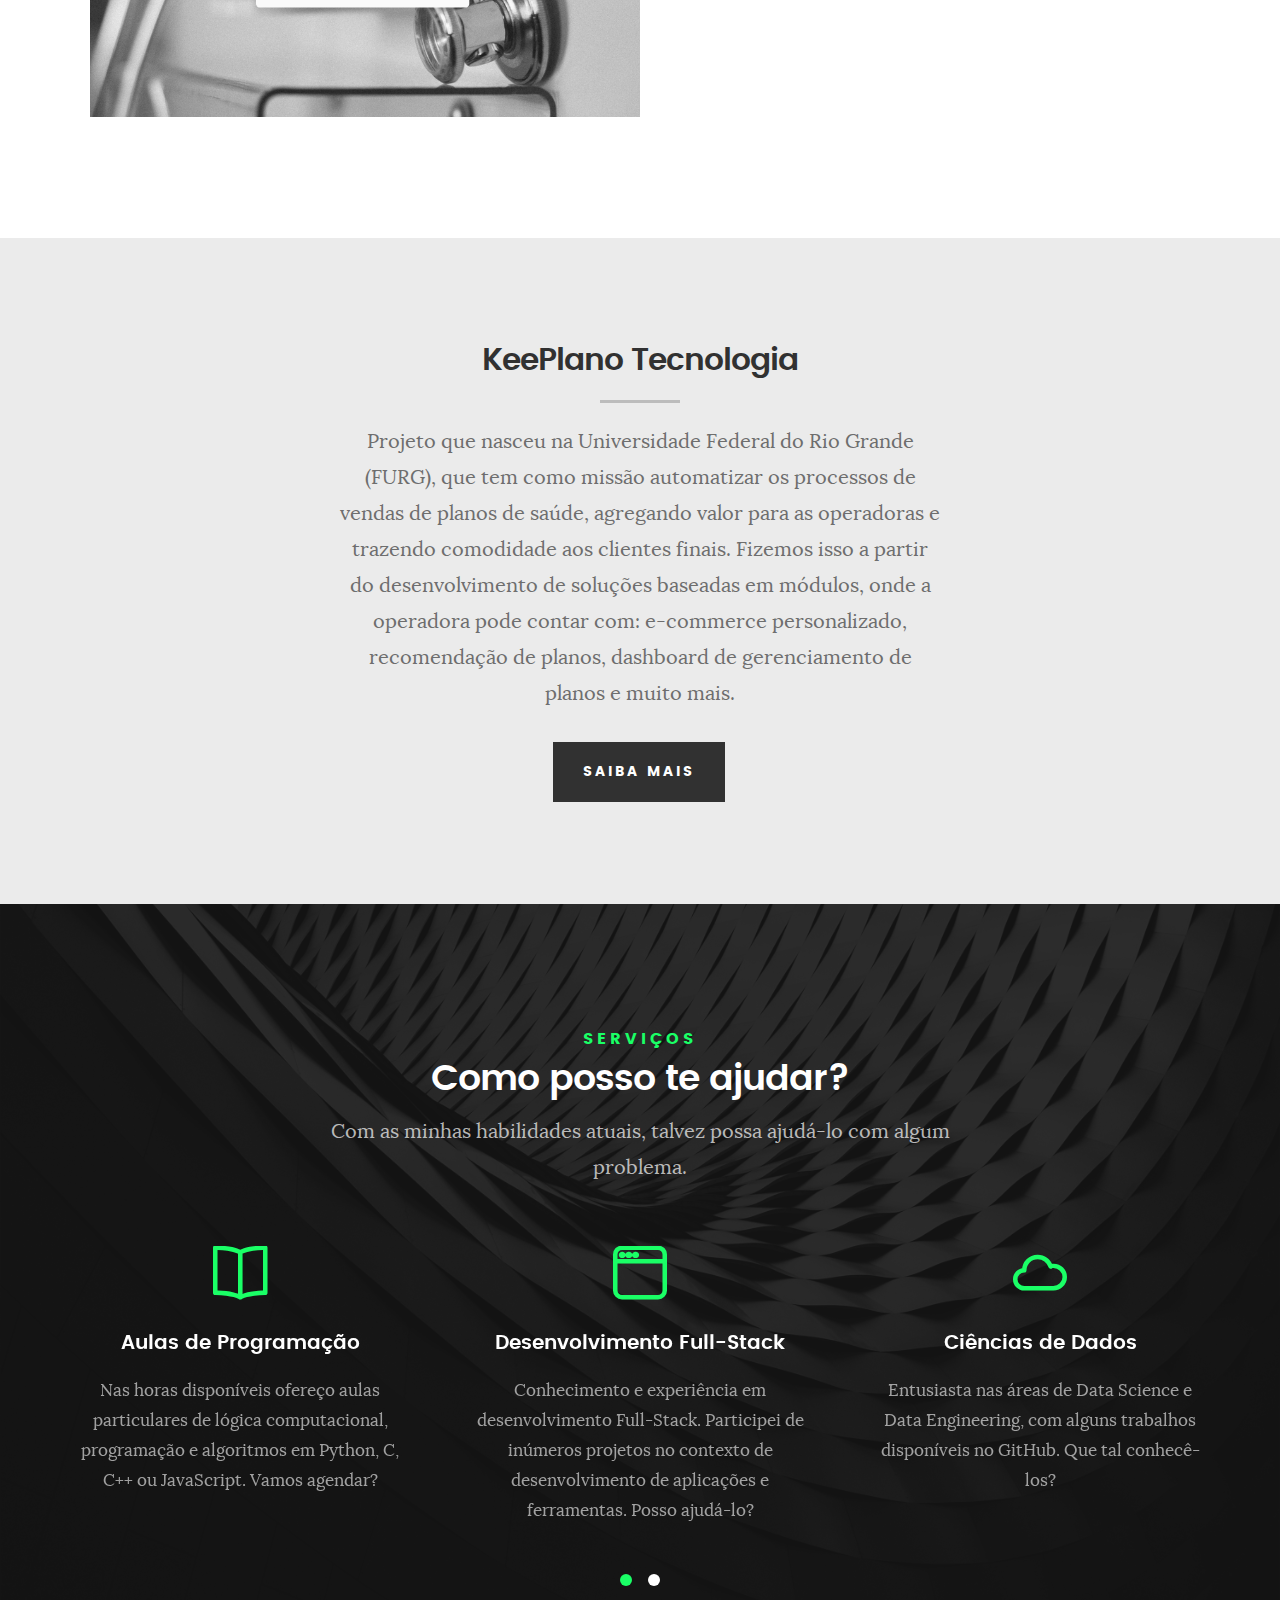
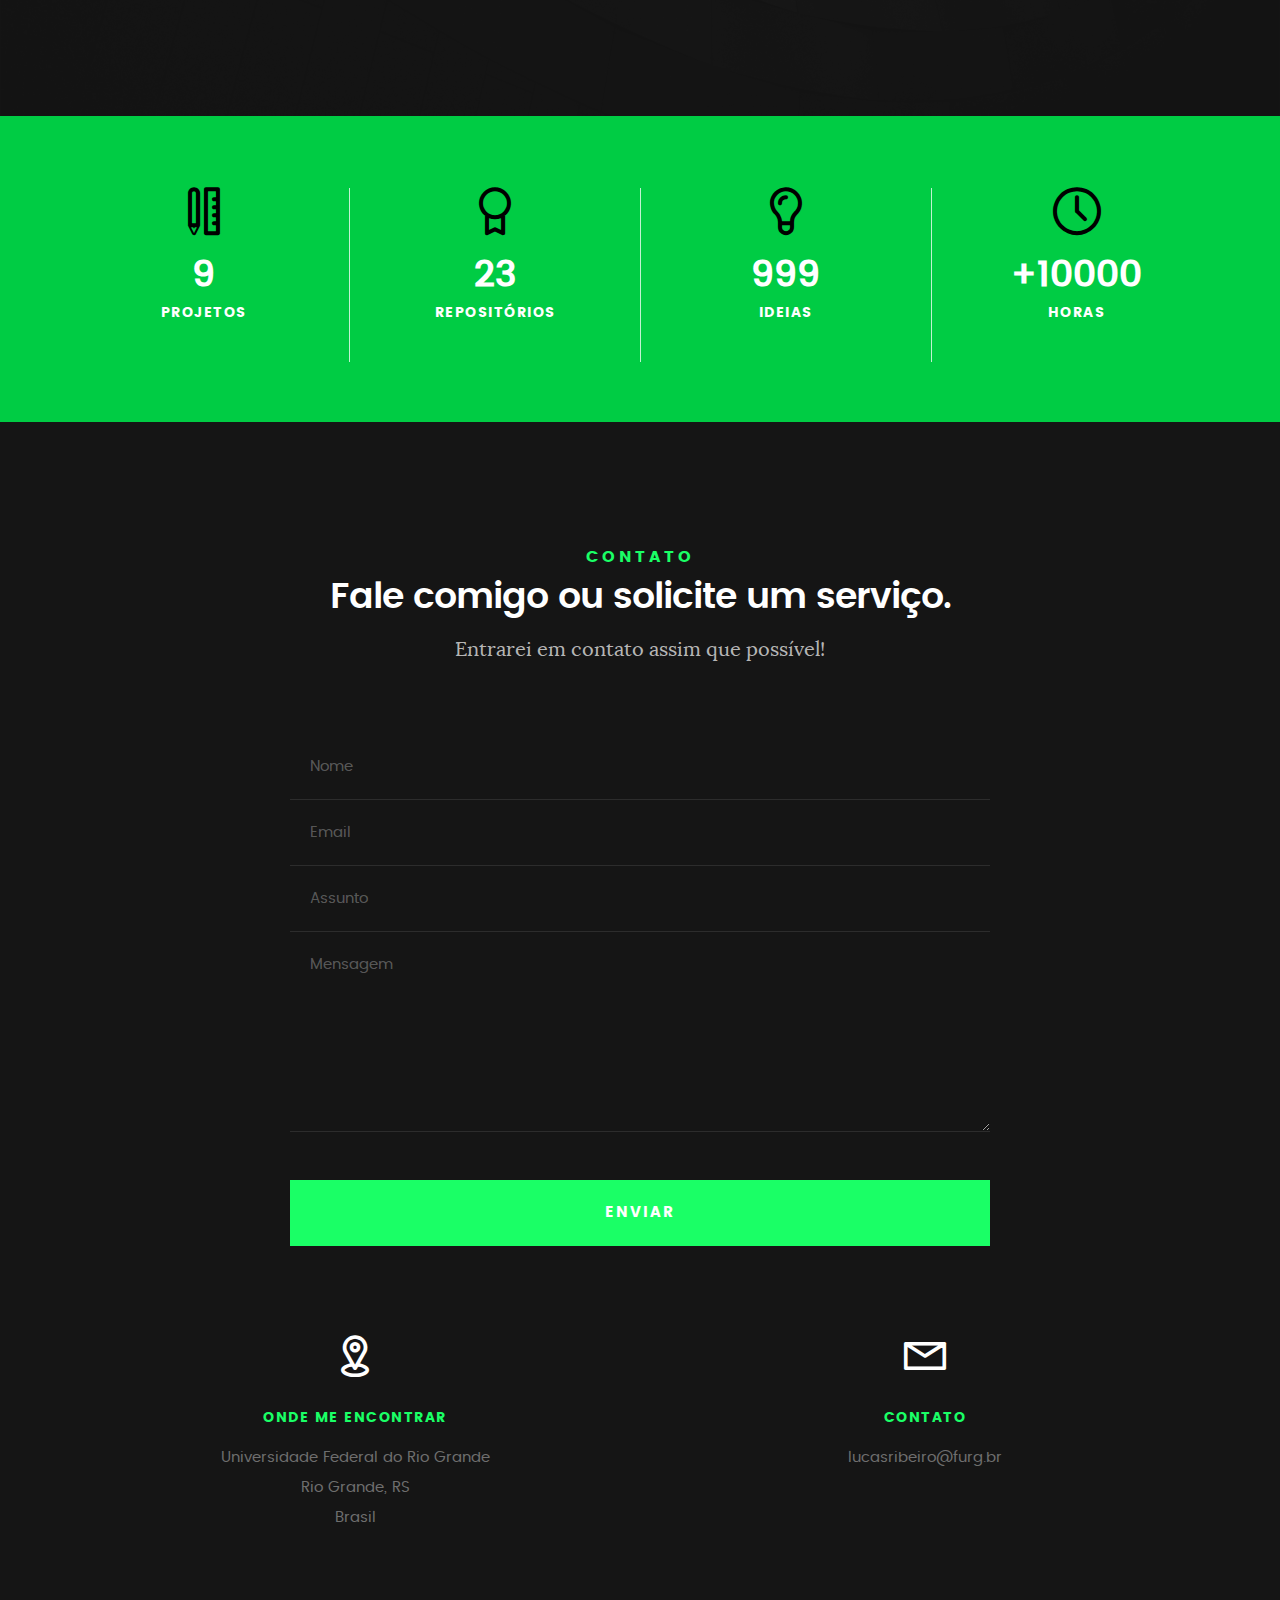
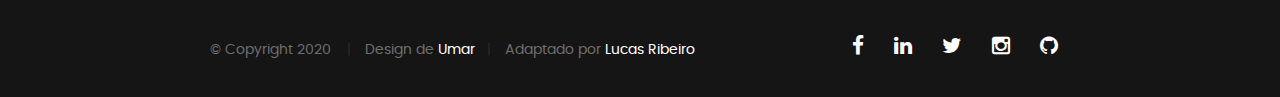
==== commit 52770cd3: "Blank Space" ====
--- a/index.html
+++ b/index.html
@@ -33,7 +33,7 @@
 	<link rel="stylesheet" type="text/css" href="css/base.css">
 	<link rel="stylesheet" type="text/css" href="css/main.css">
 	<link rel="stylesheet" type="text/css" href="css/vendor.css">
-
+ 
 	<!-- script
    ================================================== -->
 	<script src="js/modernizr.js"></script>
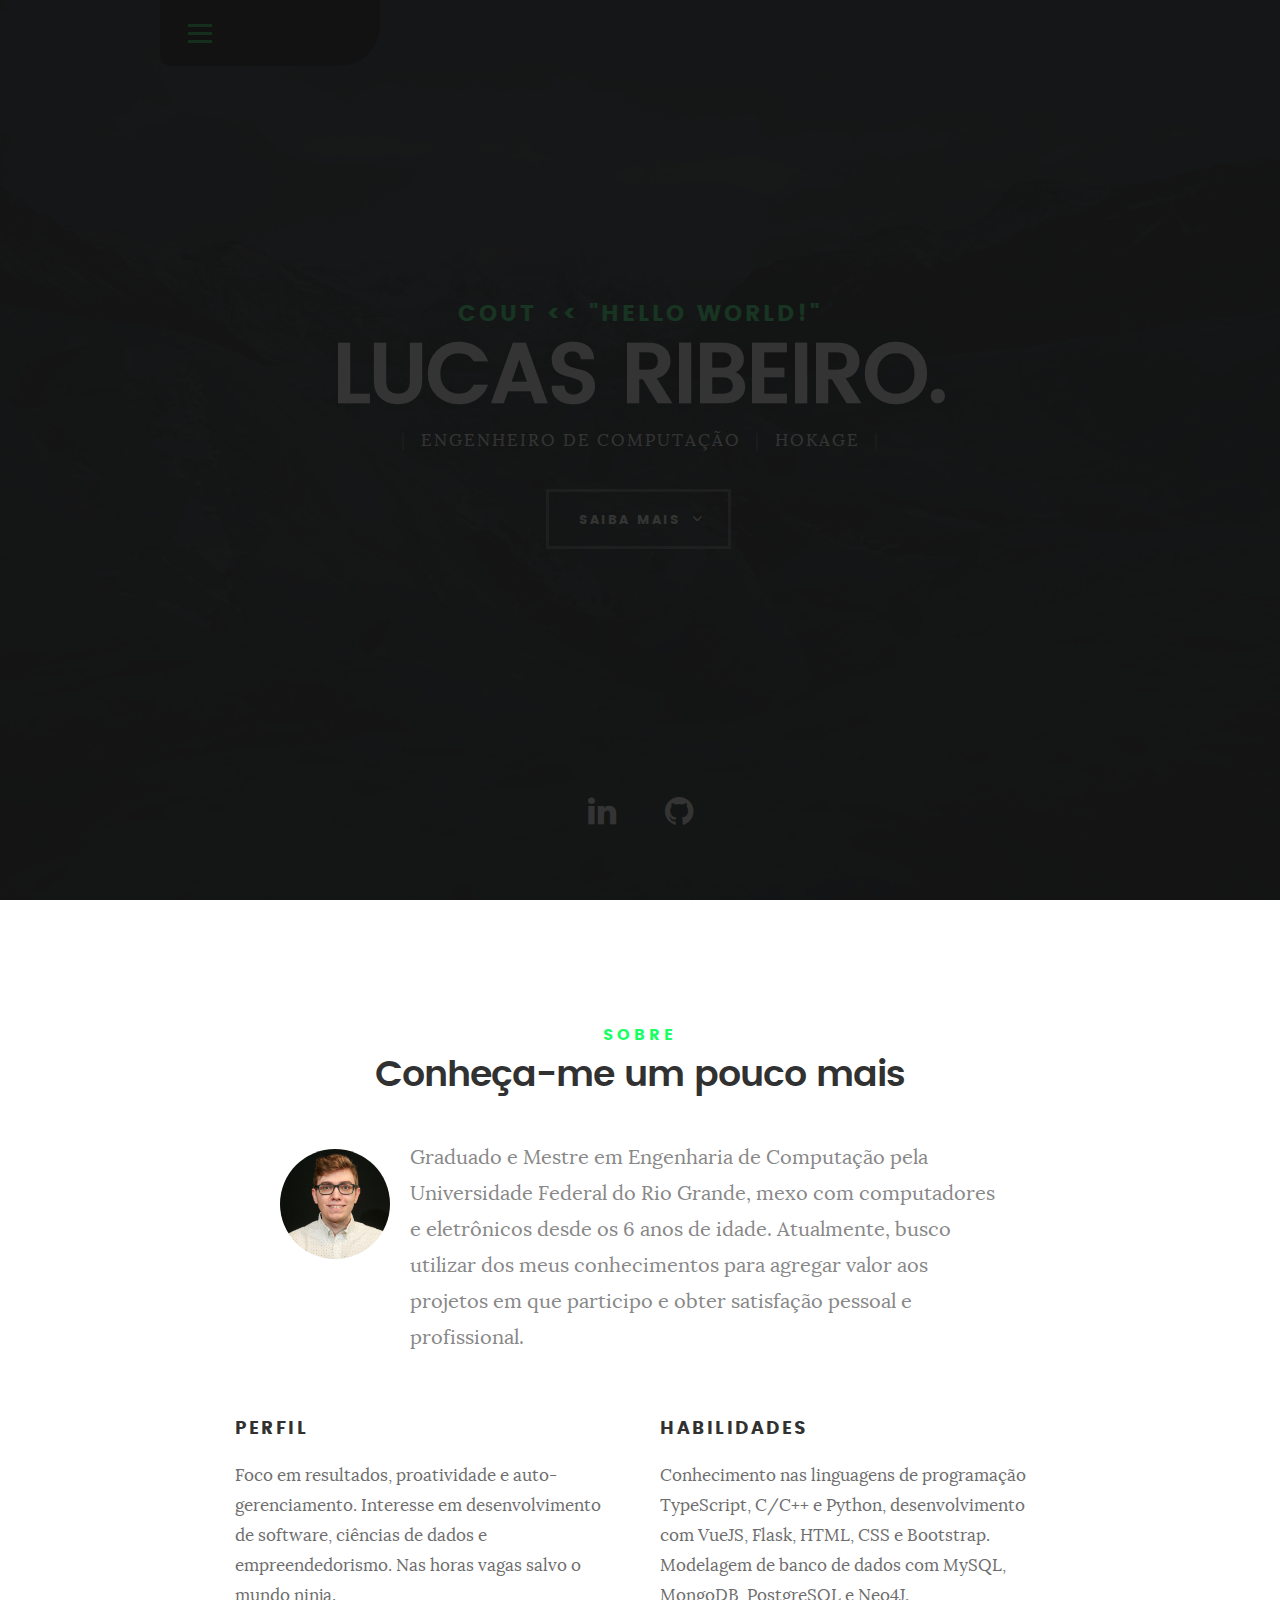
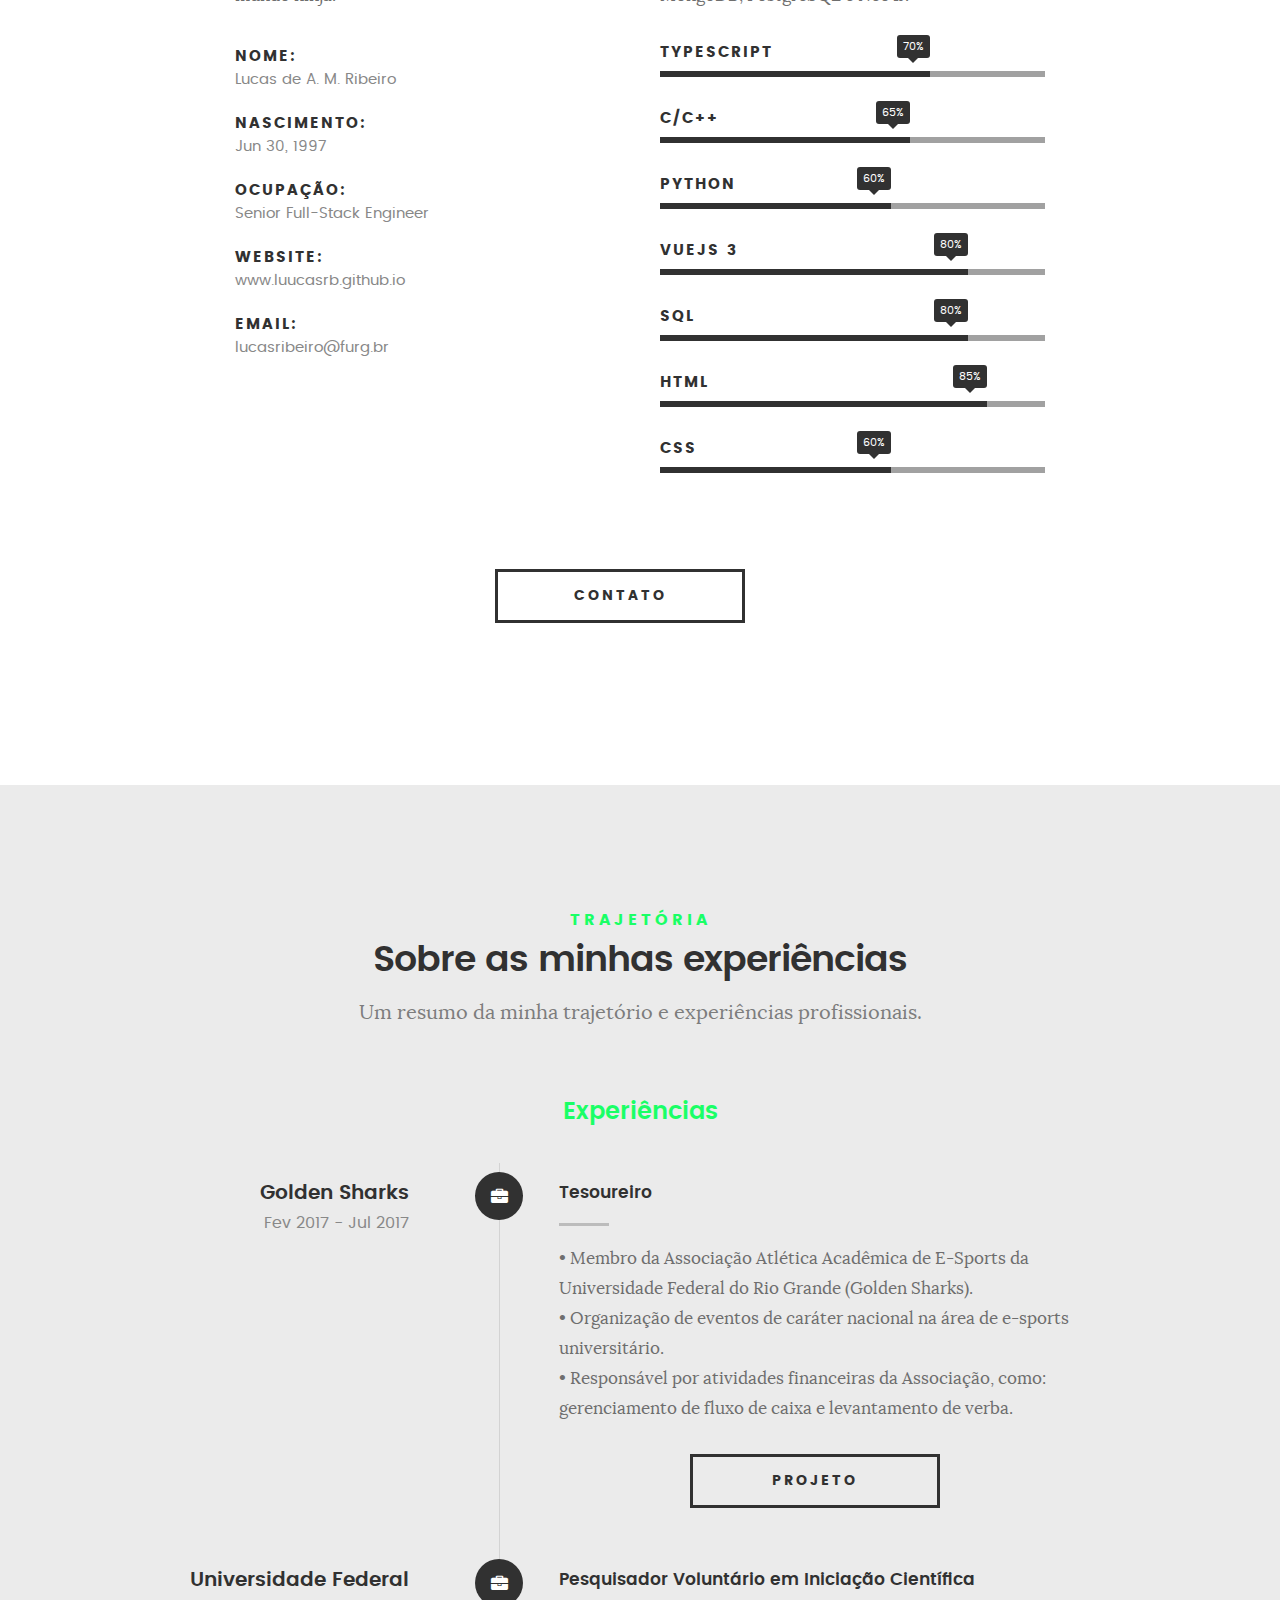
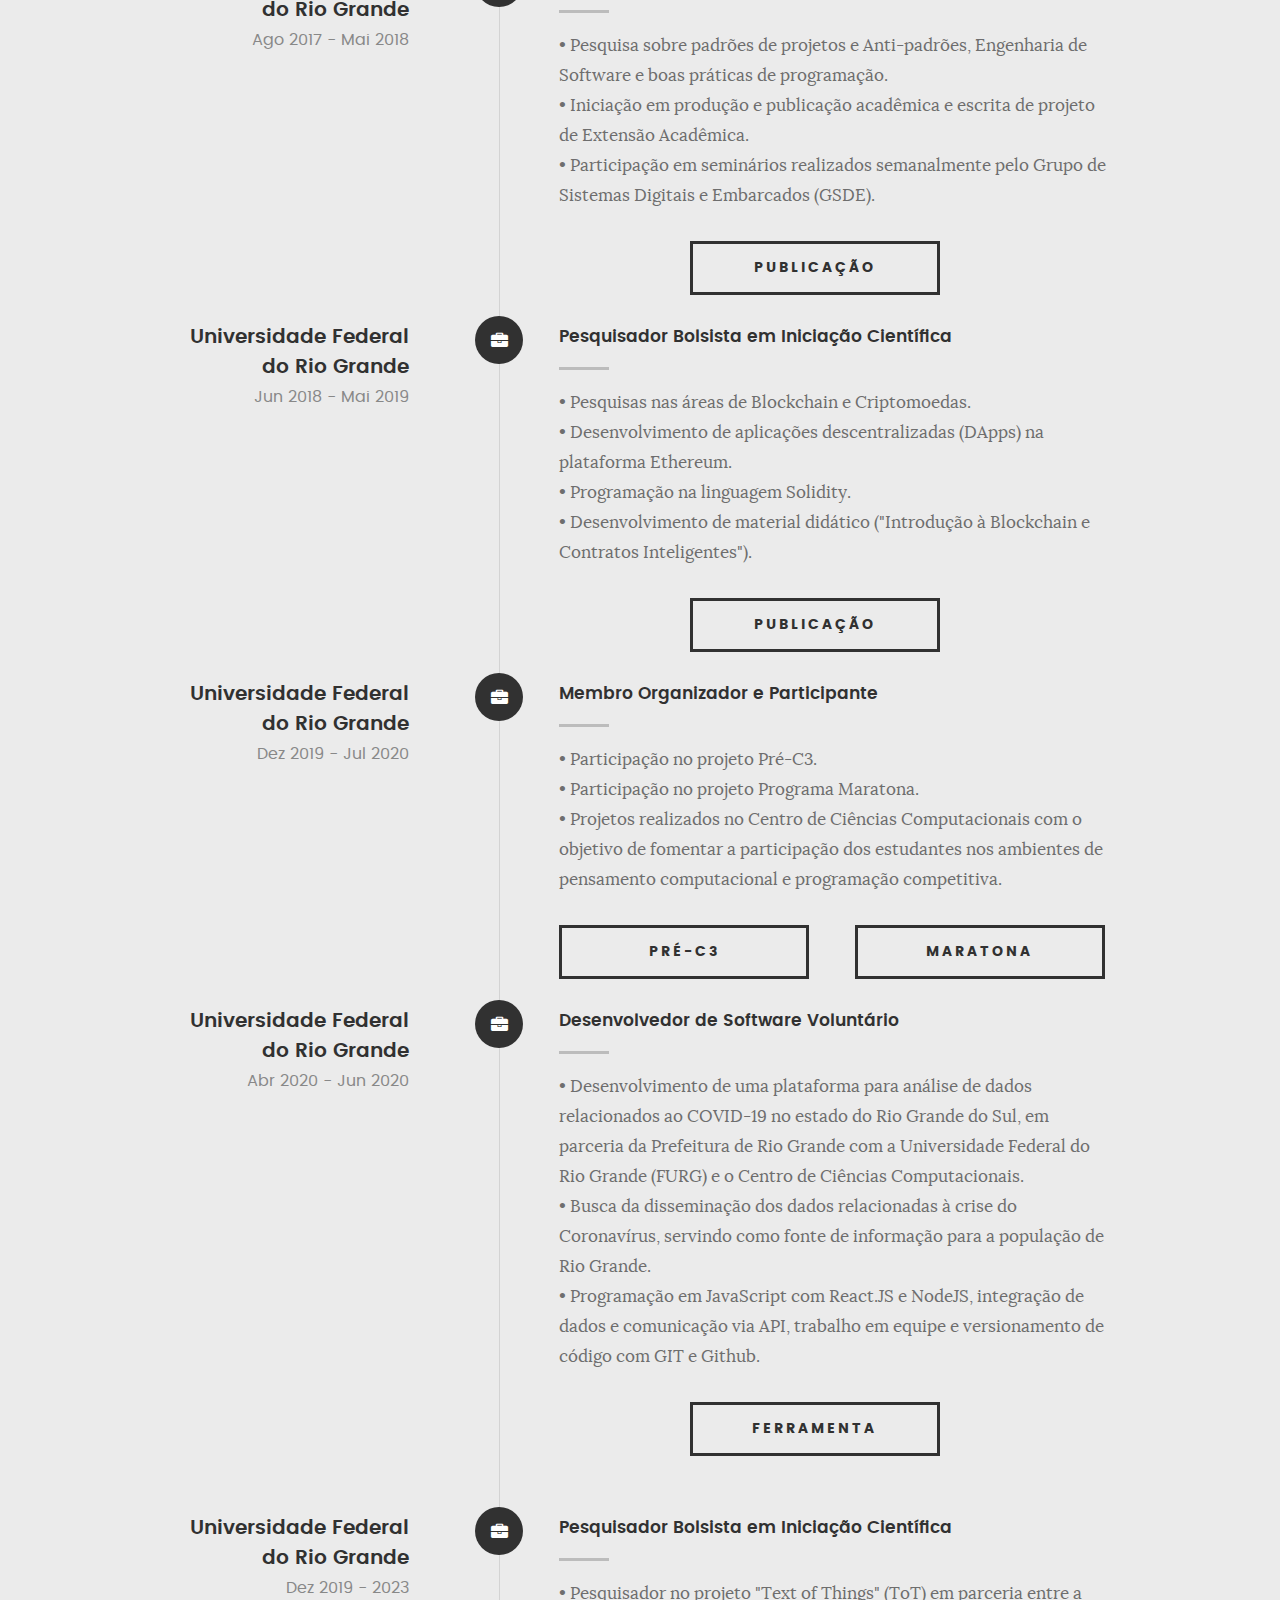
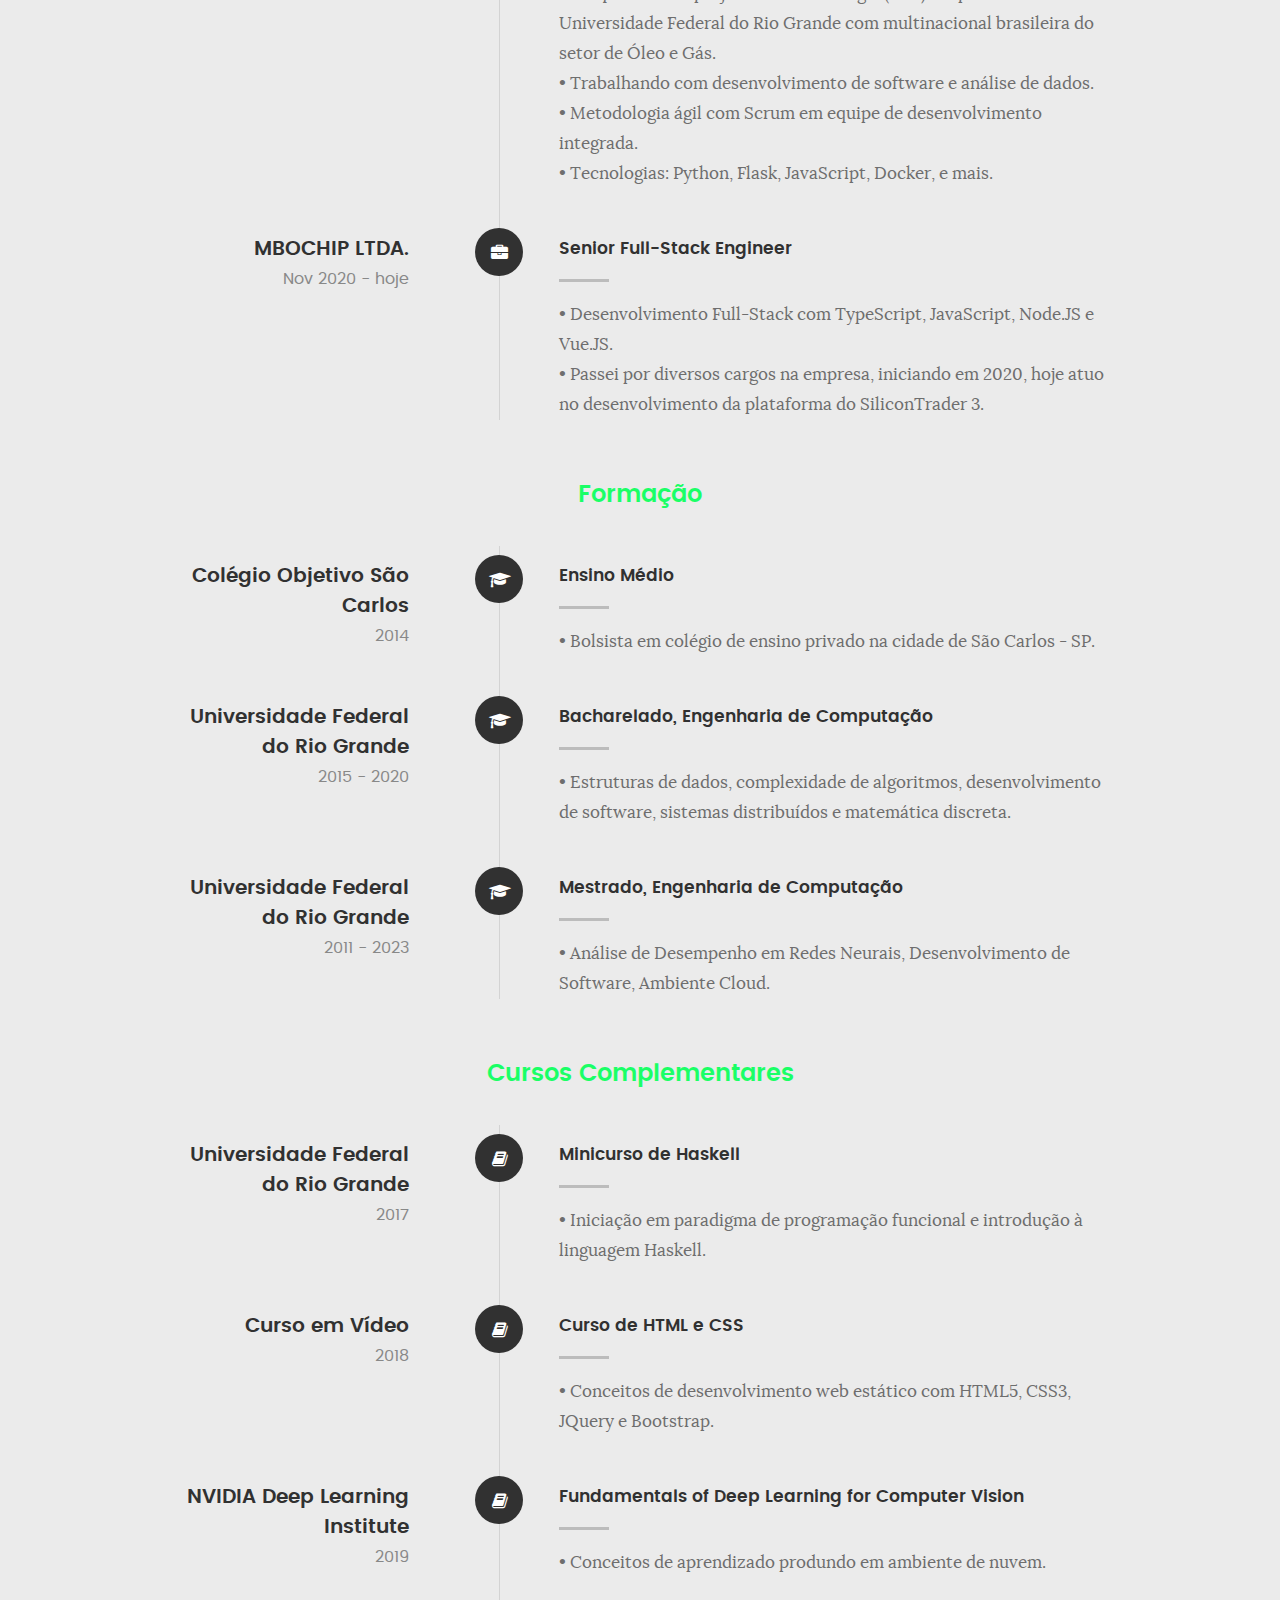
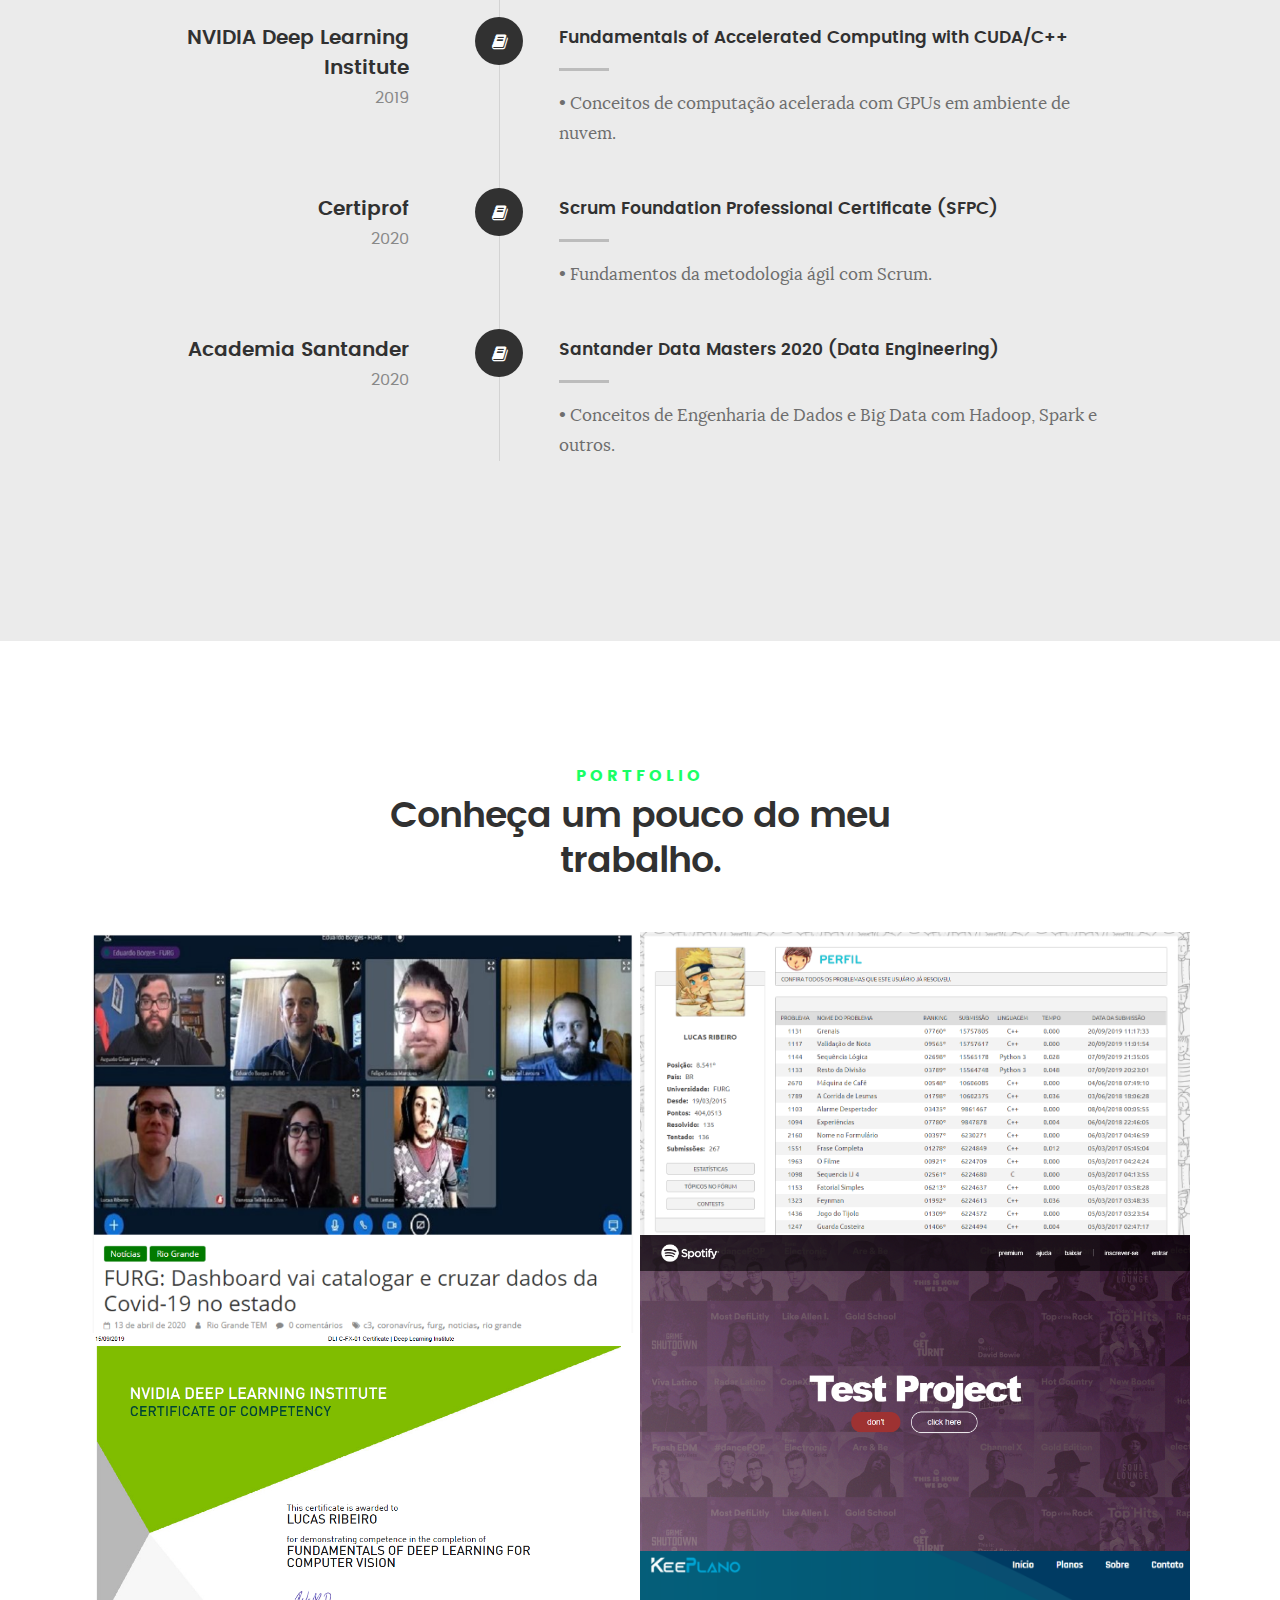
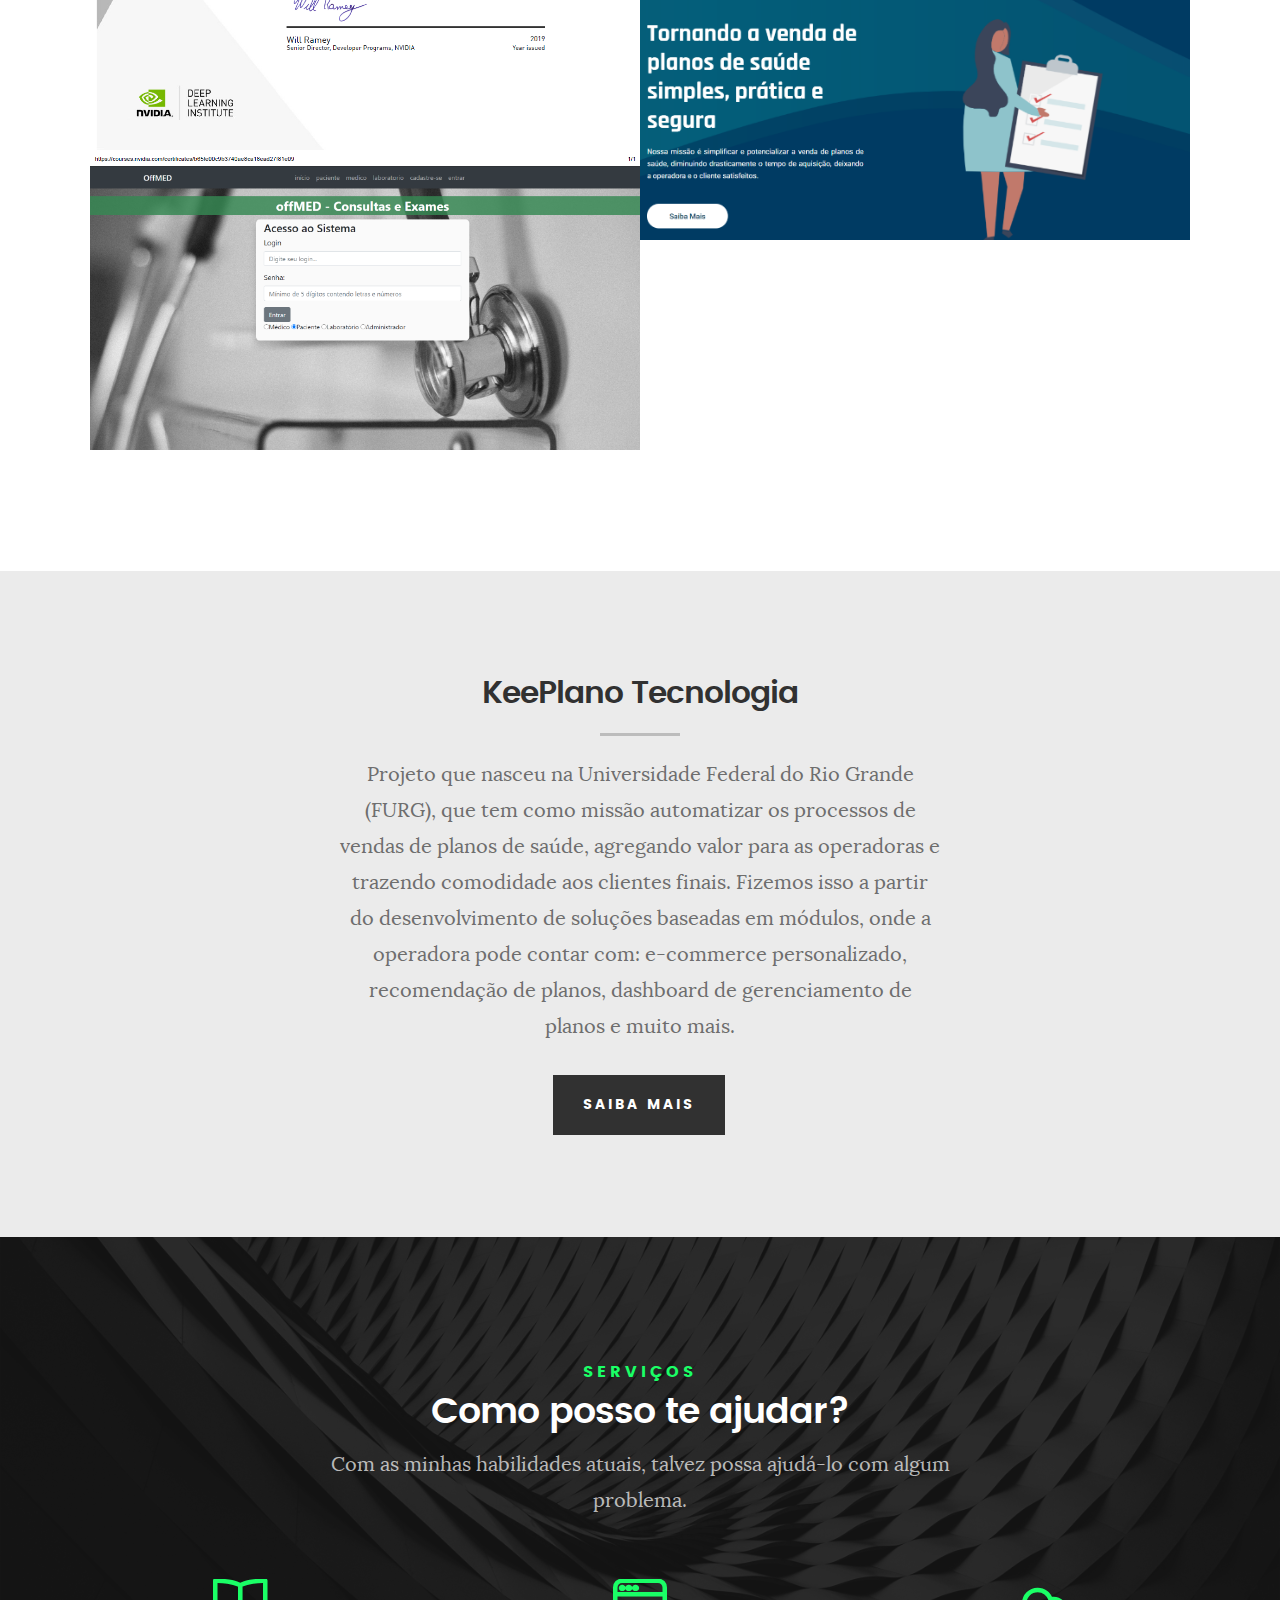
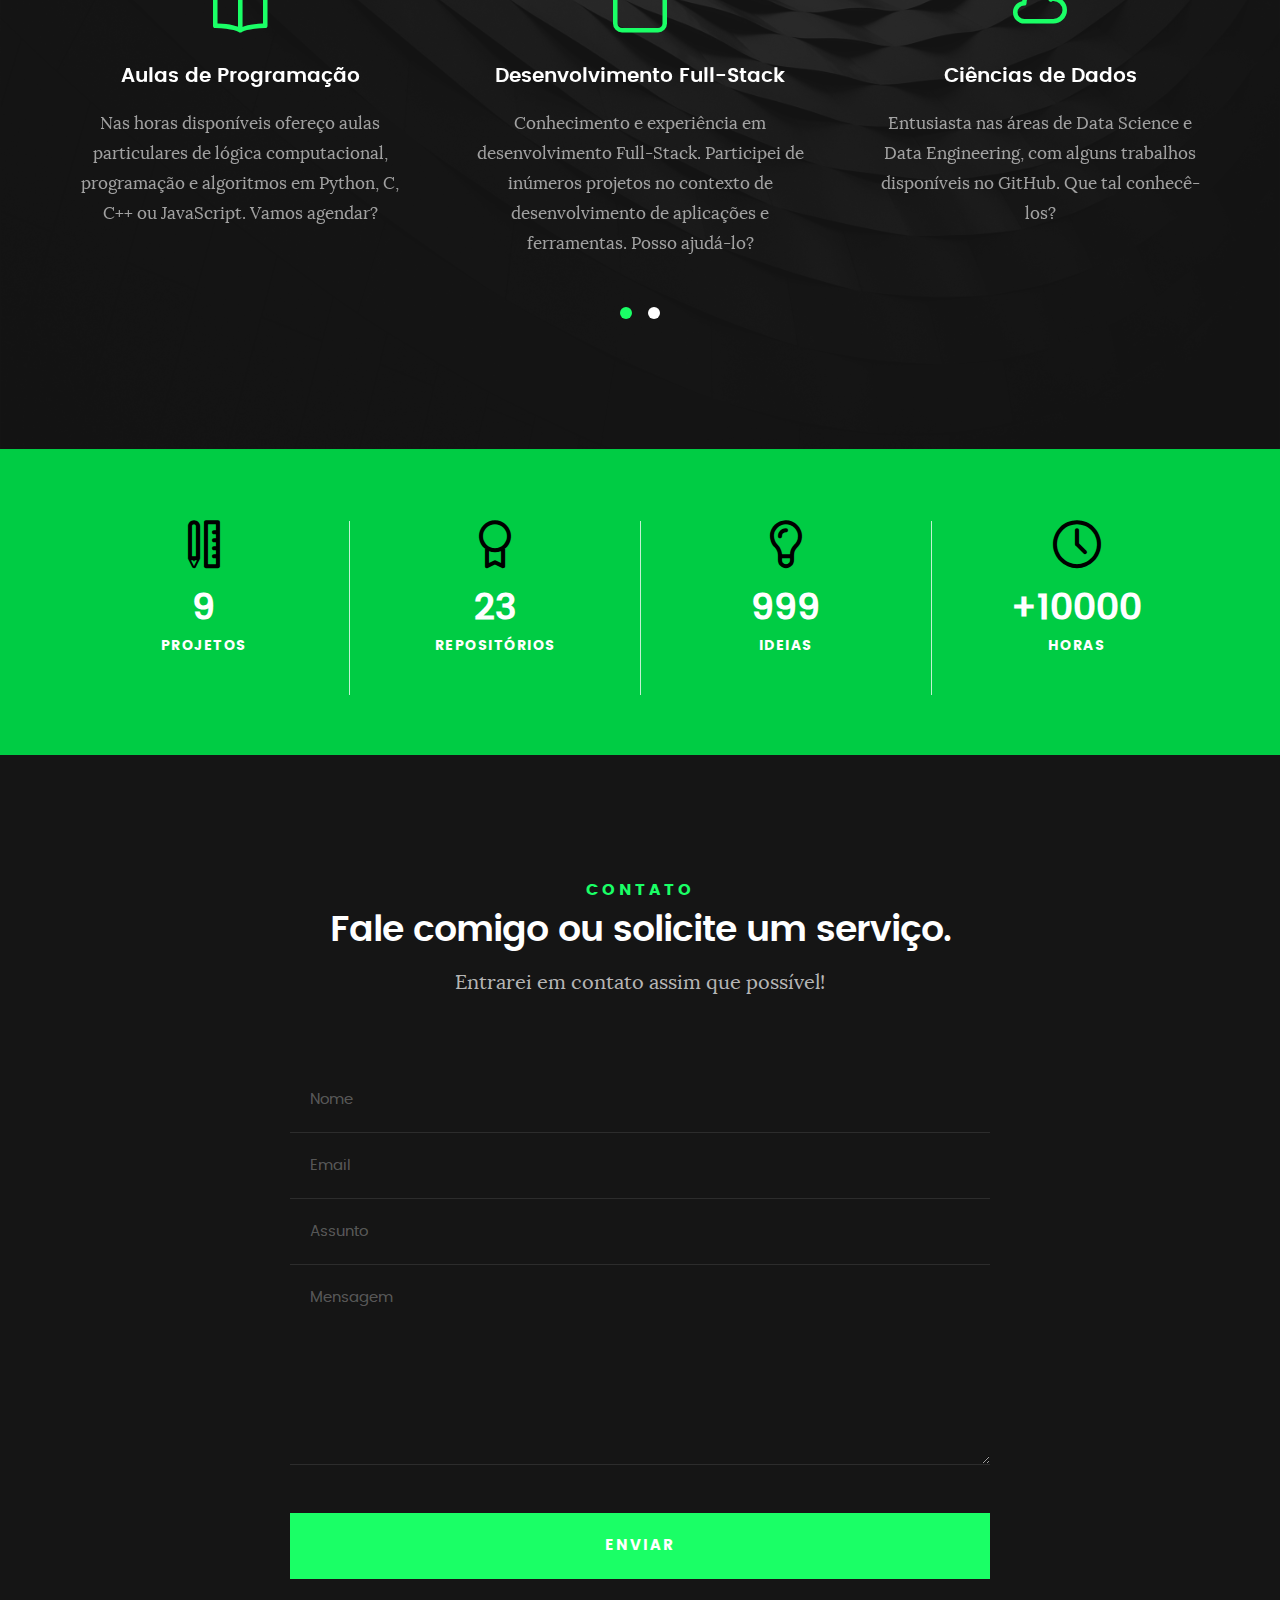
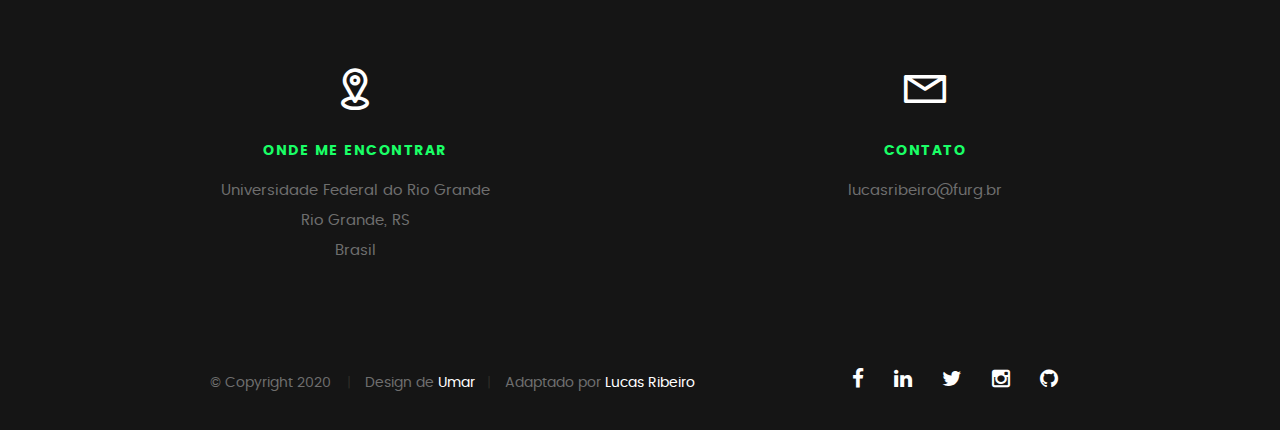
==== commit 6f9d04bb: "wip: saving changes to dev" ====
--- a/index.html
+++ b/index.html
@@ -49,18 +49,11 @@
 
 <body id="top">
 
-	<!-- header 
-   ================================================== -->
 	<header>
 		<div class="row">
 
 			<div class="top-bar">
 				<a class="menu-toggle" href="#"><span></span></a>
-
-				<!-- <div class="logo">
-					<a href="index.html">Lucas</a>
-				</div> -->
-
 				<nav id="main-nav-wrap">
 					<ul class="main-navigation">
 						<li class="current"><a class="smoothscroll" href="#intro" title="">Início</a></li>
@@ -71,55 +64,38 @@
 						<li><a class="smoothscroll" href="#contact" title="">Contato</a></li>
 					</ul>
 				</nav>
-			</div> <!-- /top-bar -->
-
-		</div> <!-- /row -->
-	</header> <!-- /header -->
-
-	<!-- intro section
-   ================================================== -->
+			</div>
+
+		</div>
+	</header>
+
 	<section id="intro">
-
 		<div class="intro-overlay"></div>
 
 		<div class="intro-content">
 			<div class="row">
-
 				<div class="col-twelve">
-
 					<h5>cout << "Hello World!"</h5>
 					<h1>LUCAS RIBEIRO.</h1>
 
 					<p class="intro-position">
+						<span>Engenheiro de Computação</span>
 						<span>Hokage</span>
-						<span>Engenheiro de Computação</span>
-						<span>Desenvolvedor</span>
-						<span>Empreendedor</span>
 					</p>
 
 					<a class="button stroke smoothscroll" href="#about" title="">Saiba mais</a>
-
 				</div>
-
-			</div>
-		</div> <!-- /intro-content -->
+			</div>
+		</div>
 
 		<ul class="intro-social">
-			<li><a target="_blank" href="https://www.facebook.com/"><i class="fa fa-facebook"></i></a></li>
 			<li><a target="_blank" href="https://www.linkedin.com/in/luucasrb"><i class="fa fa-linkedin"></i></a></li>
-			<li><a target="_blank" href="https://twitter.com/"><i class="fa fa-twitter"></i></a></li>
-			<!-- <li><a href="https://gama-techs.business.site/?m=true"><i class="fa fa-google"></i></a></li> -->
-			<li><a target="_blank" href="https://www.instagram.com/keeplano"><i class="fa fa-instagram"></i></a></li>
 			<li><a target="_blank" href="https://github.com/luucasrb"><i class="fa fa-github"></i></a></li>
-		</ul> <!-- /intro-social -->
-
-	</section> <!-- /intro -->
-
-
-	<!-- about section
-   ================================================== -->
+		</ul>
+
+	</section> 
+
 	<section id="about">
-
 		<div class="row section-intro">
 			<div class="col-twelve">
 
@@ -127,23 +103,18 @@
 				<h1>Conheça-me um pouco mais</h1>
 
 				<div class="intro-info">
-
-					<img src="images/profile-pic.PNG" alt="Profile Picture">
-
+					<img src="images/profile-pic.jpg" alt="Profile Picture">
 					<p class="lead">
-						Possuo habilidades com computadores e eletrônicos desde os 6 anos de idade. Atualmente, busco utilizar dos meus conhecimentos para agregar valor aos projetos em que participo e obter satisfação pessoal e profissional.
+						Graduado e Mestre em Engenharia de Computação pela Universidade Federal do Rio Grande, mexo com computadores e eletrônicos desde os 6 anos de idade. Atualmente, busco utilizar dos meus conhecimentos para agregar valor aos projetos em que participo e obter satisfação pessoal e profissional.
 					</p>
 				</div>
-
-			</div>
-		</div> <!-- /section-intro -->
+			</div>
+		</div>
 
 		<div class="row about-content">
-
 			<div class="col-six tab-full">
-
 				<h3>Perfil</h3>
-				<p>Foco em resultados, proatividade e auto-gerenciamento. Nas horas vagas salvo o mundo ninja. Interesse em desenvolvimento de software, ciências de dados, Blockchain, Big Data e empreendedorismo.</p>
+				<p>Foco em resultados, proatividade e auto-gerenciamento. Interesse em desenvolvimento de software, ciências de dados e empreendedorismo. Nas horas vagas salvo o mundo ninja. </p>
 
 				<ul class="info-list">
 					<li>
@@ -156,7 +127,7 @@
 					</li>
 					<li>
 						<strong>Ocupação:</strong>
-						<span>Full-Stack Developer Intern</span>
+						<span>Senior Full-Stack Engineer</span>
 					</li>
 					<li>
 						<strong>Website:</strong>
@@ -168,15 +139,17 @@
 					</li>
 
 				</ul> <!-- /info-list -->
-
-			</div>
-
+				
+			</div>
 			<div class="col-six tab-full">
-
 				<h3>Habilidades</h3>
-				<p> Conhecimento nas linguagens de programação C e C++ (5 anos), desenvolvimento de software com Python, Flask, JavaScript, HTML, CSS e Bootstrap. Modelagem de banco de dados com MySQL, MongoDB, PostgreSQL e Neo4J. </p>
-
+				<p> Conhecimento nas linguagens de programação TypeScript, C/C++ e Python, desenvolvimento com VueJS, Flask, HTML, CSS e Bootstrap. Modelagem de banco de dados com MySQL, MongoDB, PostgreSQL e Neo4J. </p>
+				
 				<ul class="skill-bars">
+					<li>
+						<div class="progress percent70"><span>70%</span></div>
+						<strong>TypeScript</strong>
+					</li>
 					<li>
 						<div class="progress percent65"><span>65%</span></div>
 						<strong>C/C++</strong>
@@ -187,27 +160,22 @@
 					</li>
 					<li>
 						<div class="progress percent80"><span>80%</span></div>
+						<strong>VueJS 3</strong>
+					</li>
+					<li>
+						<div class="progress percent80"><span>80%</span></div>
 						<strong>SQL</strong>
 					</li>
 					<li>
-
 						<div class="progress percent85"><span>85%</span></div>
 						<strong>HTML</strong>
 					</li>
-
 					<li>
-						<div class="progress percent70"><span>70%</span></div>
+						<div class="progress percent60"><span>60%</span></div>
 						<strong>CSS</strong>
 					</li>
-					<li>
-						<div class="progress percent50"><span>50%</span></div>
-						<strong>JavaScript</strong>
-					</li>
-
-				</ul> <!-- /skill-bars -->
-
-			</div>
-
+				</ul>
+			</div>
 		</div>
 
 		<div class="row button-section">
@@ -217,11 +185,8 @@
 			</div>
 		</div>
 
-	</section> <!-- /process-->
-
-
-	<!-- resume Section
-   ================================================== -->
+	</section>
+
 	<section id="resume" class="grey-section">
 
 		<div class="row section-intro">
@@ -230,7 +195,7 @@
 				<h5>Trajetória</h5>
 				<h1>Sobre as minhas experiências</h1>
 
-				<p class="lead">Sou formando em Engenharia de Computação pela Universidade Federal do Rio Grande, e possuo algumas experiências profissionais! :)</p>
+				<p class="lead">Um resumo da minha trajetório e experiências profissionais.</p>
 
 			</div>
 		</div> <!-- /section-intro-->
@@ -243,9 +208,7 @@
 			</div> <!-- /resume-header -->
 
 			<div class="col-twelve">
-
 				<div class="timeline-wrap">
-
 					<div class="timeline-block">
 
 						<div class="timeline-ico">
@@ -396,7 +359,7 @@
 
 						<div class="timeline-header">
 							<h3>Universidade Federal do Rio Grande</h3>
-							<p>Dez 2019 - hoje</p>
+							<p>Dez 2019 - 2023</p>
 						</div>
 
 						<div class="timeline-content">
@@ -405,7 +368,8 @@
 								• Pesquisador no projeto "Text of Things" (ToT) em parceria entre a Universidade Federal do Rio Grande com multinacional brasileira do setor de Óleo e Gás. <br>
 								• Trabalhando com desenvolvimento de software e análise de dados. <br>
 								• Metodologia ágil com Scrum em equipe de desenvolvimento integrada. <br>
-								• Tecnologias: Python, Flask, JavaScript, Docker, e mais.</p>
+								• Tecnologias: Python, Flask, JavaScript, Docker, e mais.
+							</p>
 						</div>
 
 					</div> <!-- /timeline-block -->
@@ -422,9 +386,11 @@
 						</div>
 
 						<div class="timeline-content">
-							<h4>Full-Stack Developer Intern</h4>
+							<h4>Senior Full-Stack Engineer</h4>
 							<p>
 								• Desenvolvimento Full-Stack com TypeScript, JavaScript, Node.JS e Vue.JS. <br>
+								• Passei por diversos cargos na empresa, iniciando em 2020, hoje atuo no desenvolvimento da plataforma do SiliconTrader 3. <br>
+							</p>
 						</div>
 
 					</div> <!-- /timeline-block -->
@@ -472,13 +438,32 @@
 
 							<div class="timeline-header">
 								<h3>Universidade Federal do Rio Grande</h3>
-								<p>2015 - hoje</p>
+								<p>2015 - 2020</p>
 							</div>
 
 							<div class="timeline-content">
 								<h4>Bacharelado, Engenharia de Computação</h4>
 								<p>
 									• Estruturas de dados, complexidade de algoritmos, desenvolvimento de software, sistemas distribuídos e matemática discreta.
+								</p>
+							</div>
+						</div>
+
+						<div class="timeline-block">
+
+							<div class="timeline-ico">
+								<i class="fa fa-graduation-cap"></i>
+							</div>
+
+							<div class="timeline-header">
+								<h3>Universidade Federal do Rio Grande</h3>
+								<p>2011 - 2023</p>
+							</div>
+
+							<div class="timeline-content">
+								<h4>Mestrado, Engenharia de Computação</h4>
+								<p>
+									• Análise de Desempenho em Redes Neurais, Desenvolvimento de Software, Ambiente Cloud.
 								</p>
 							</div>
 						</div>
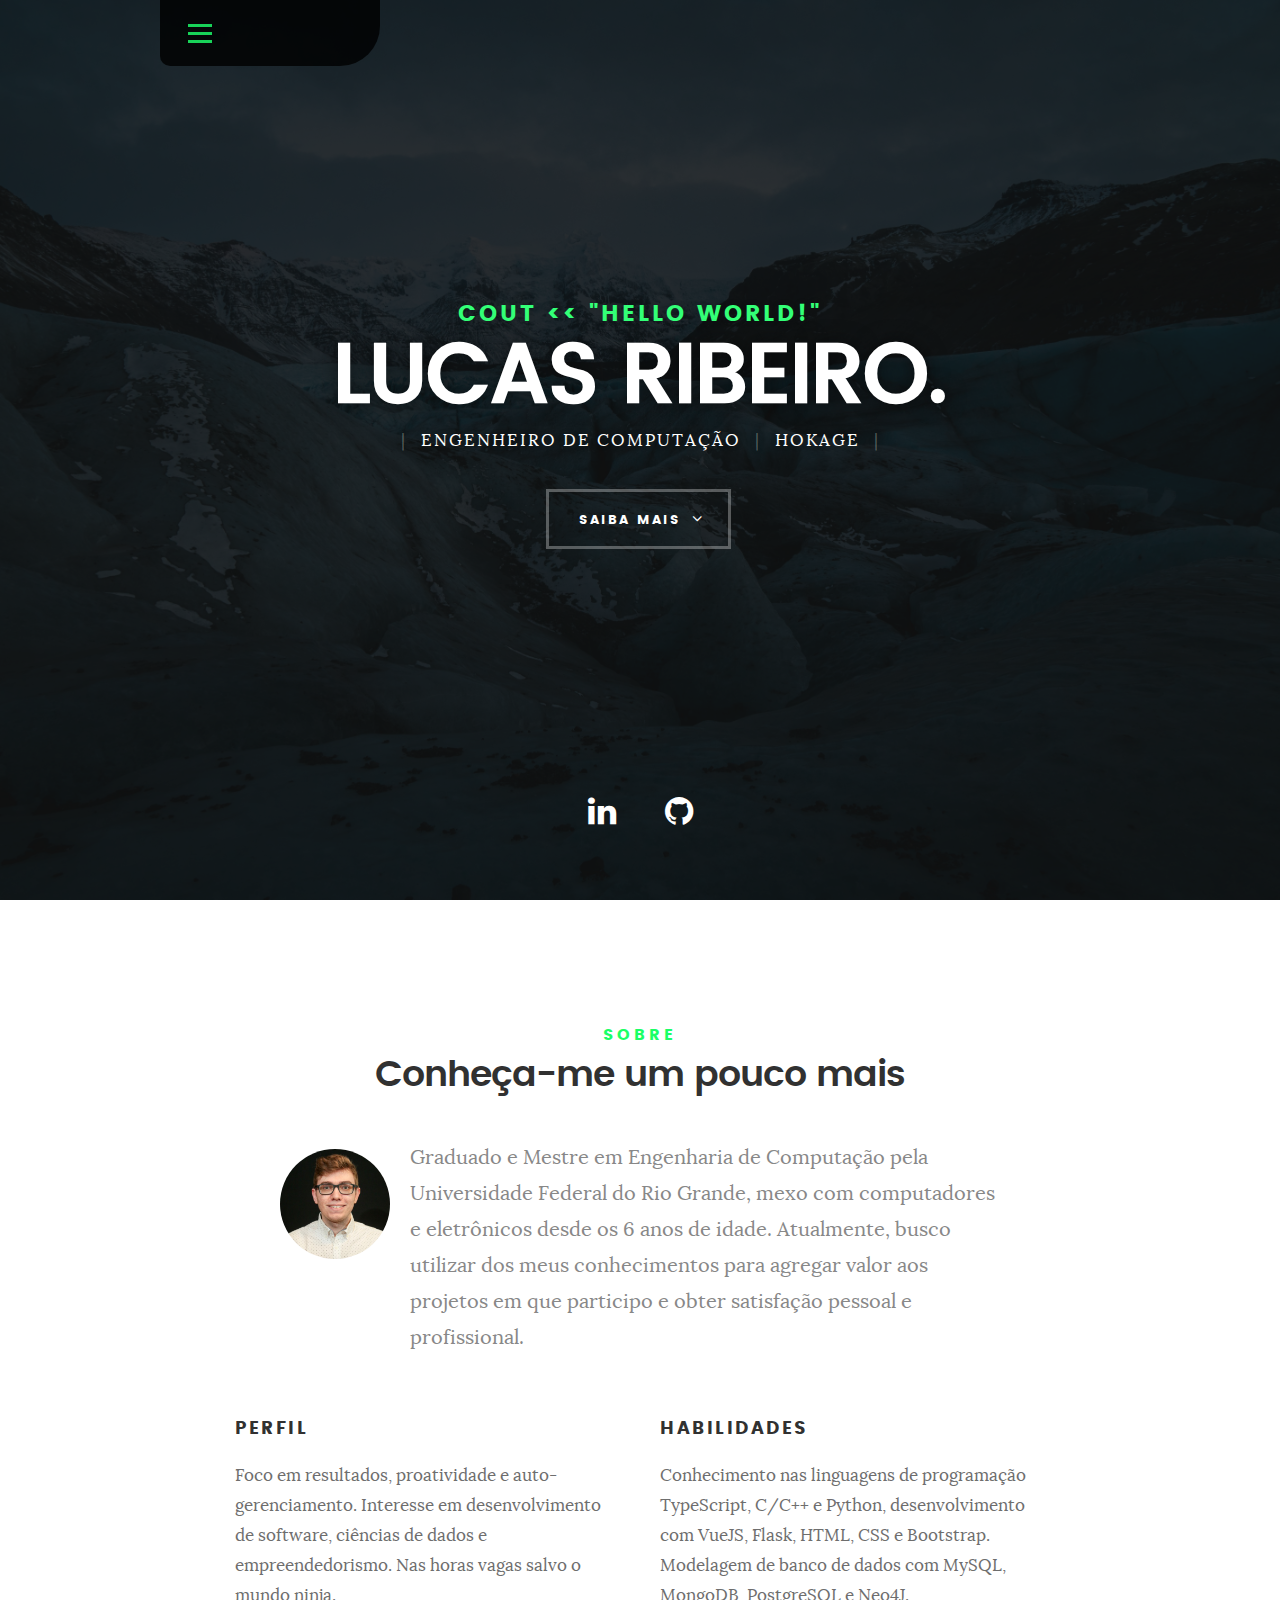
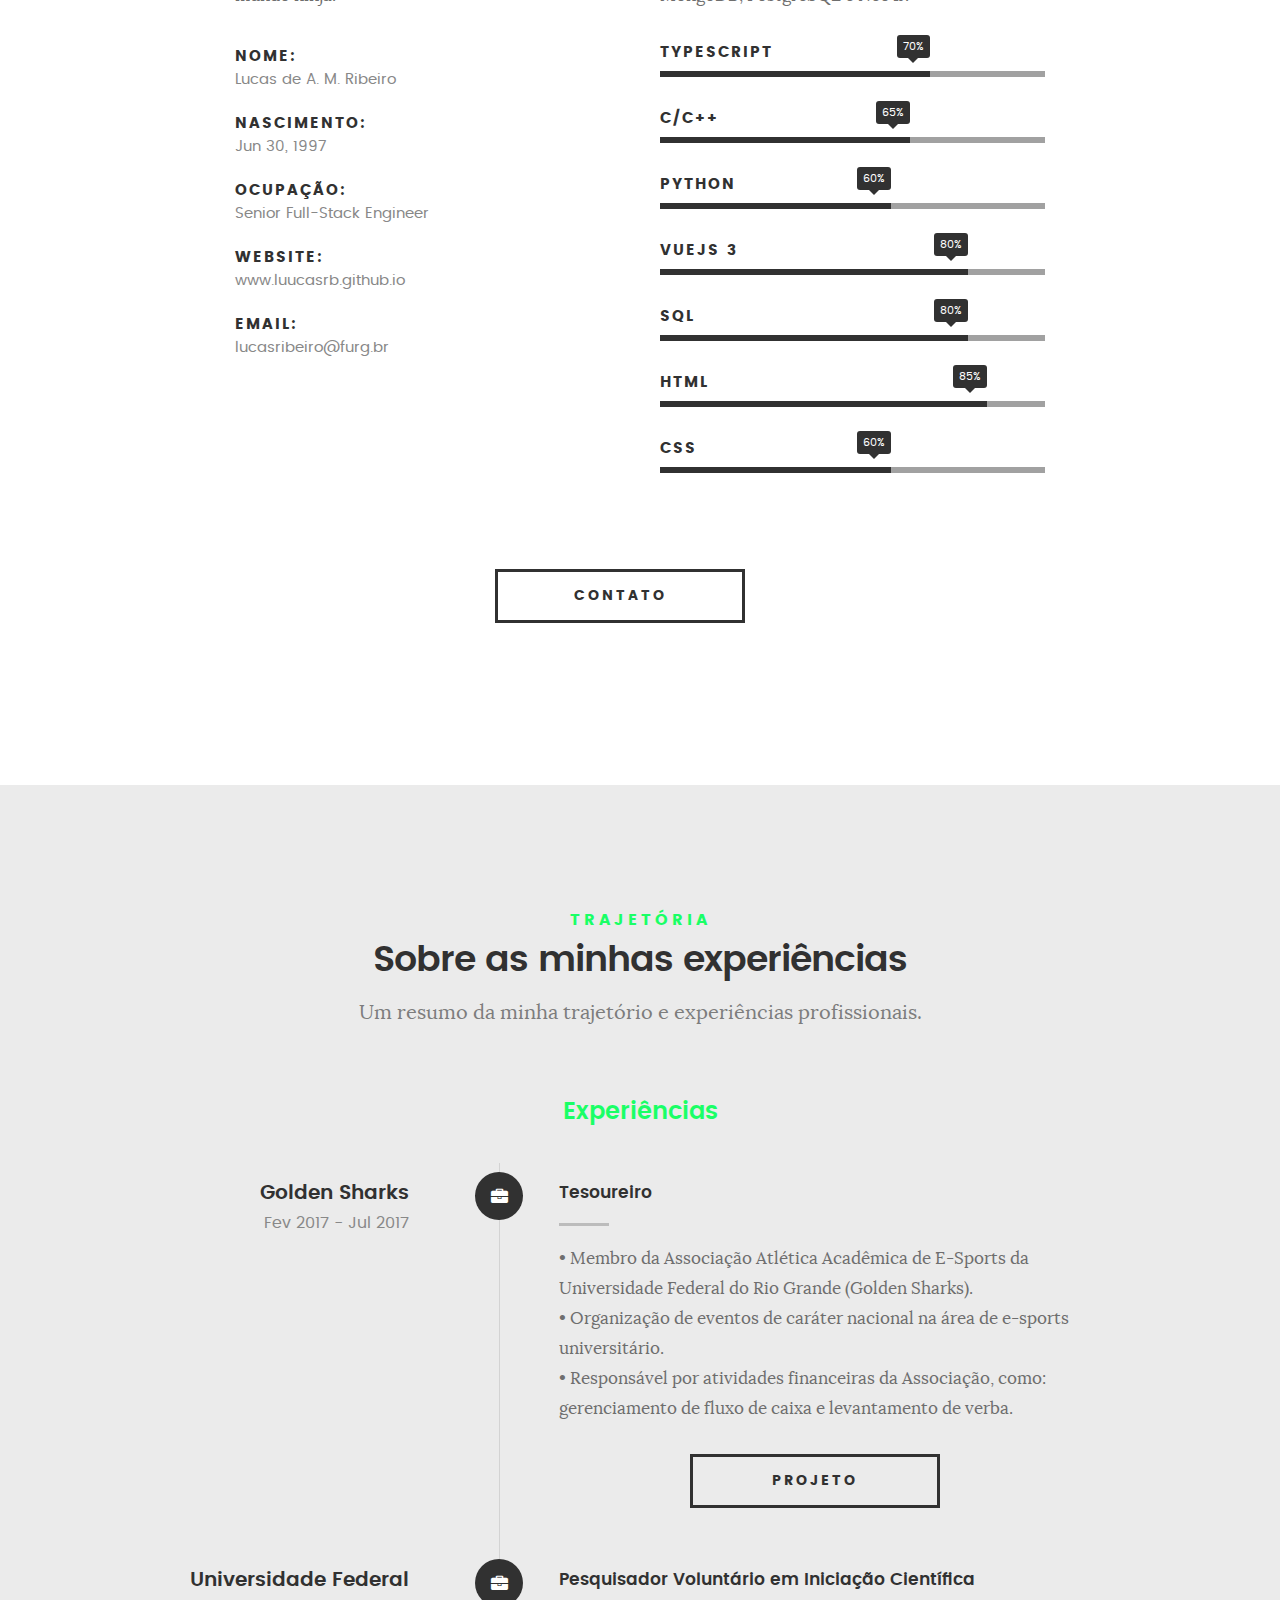
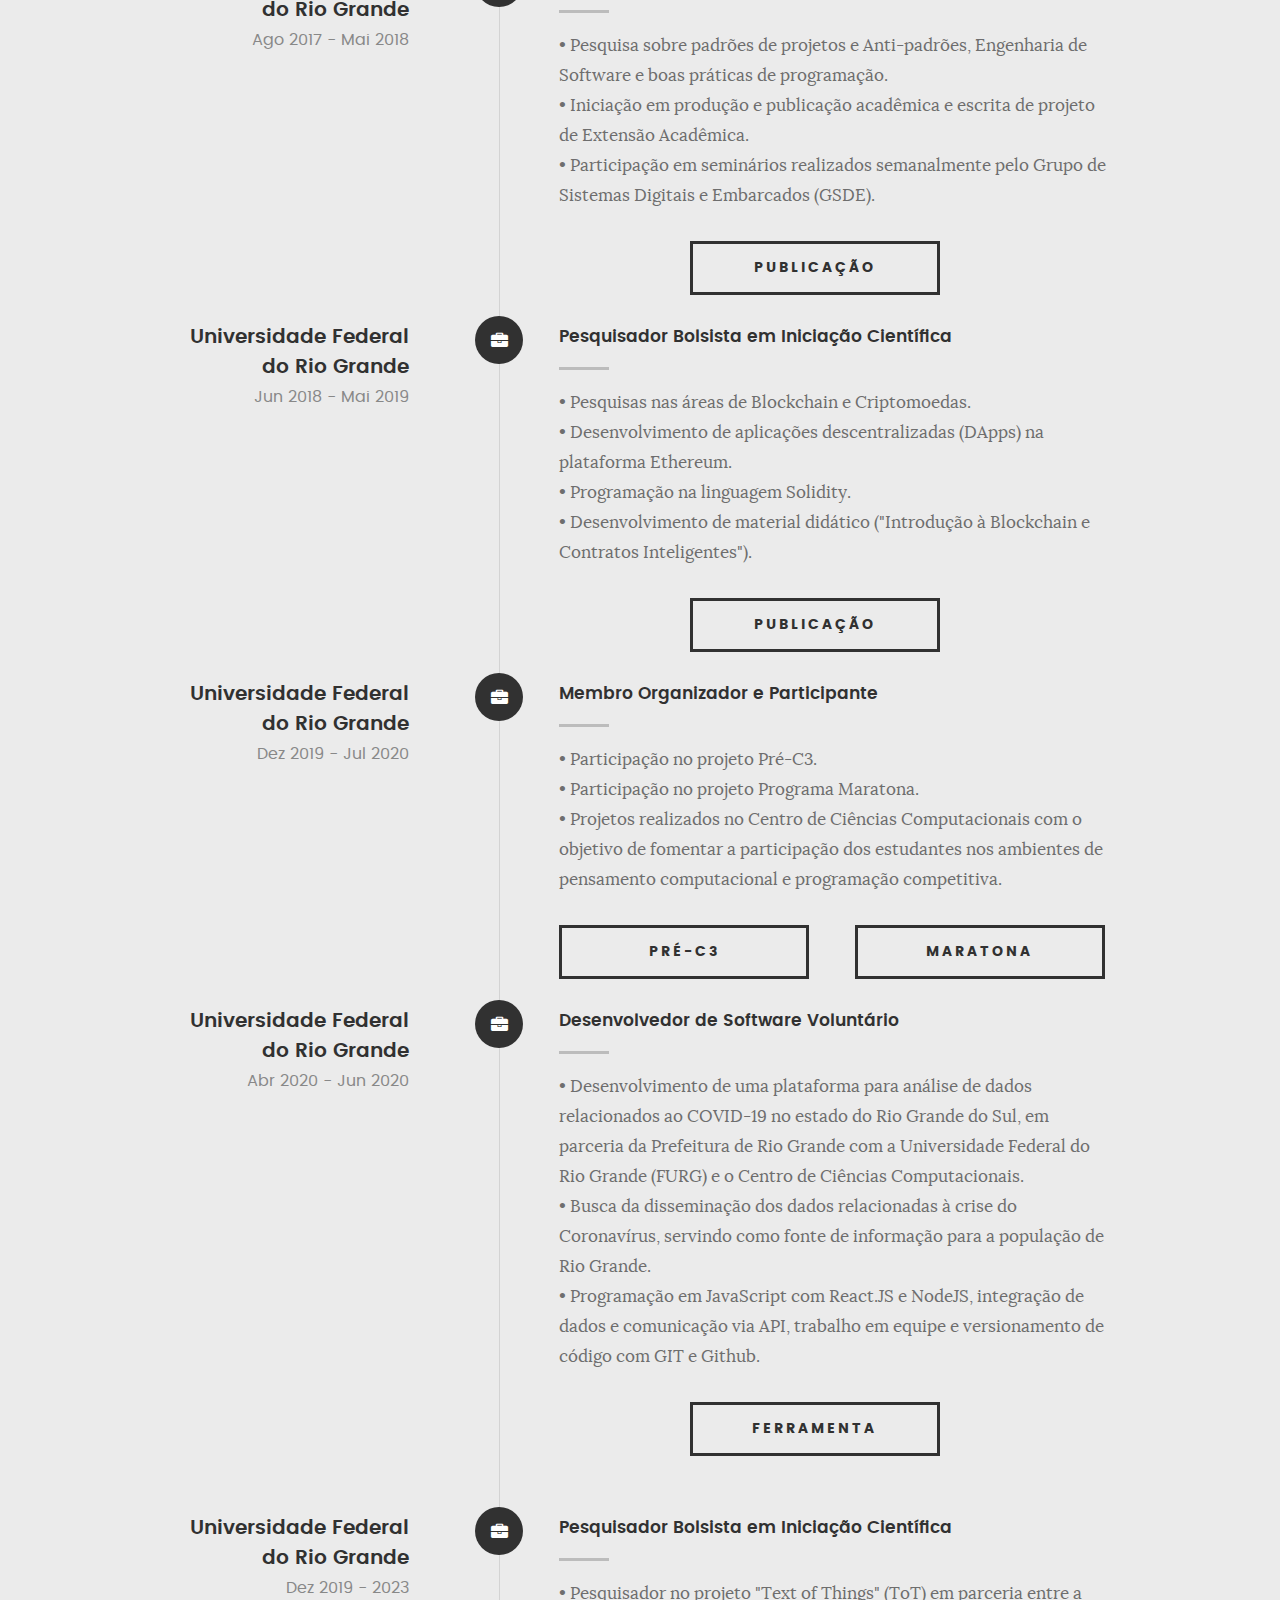
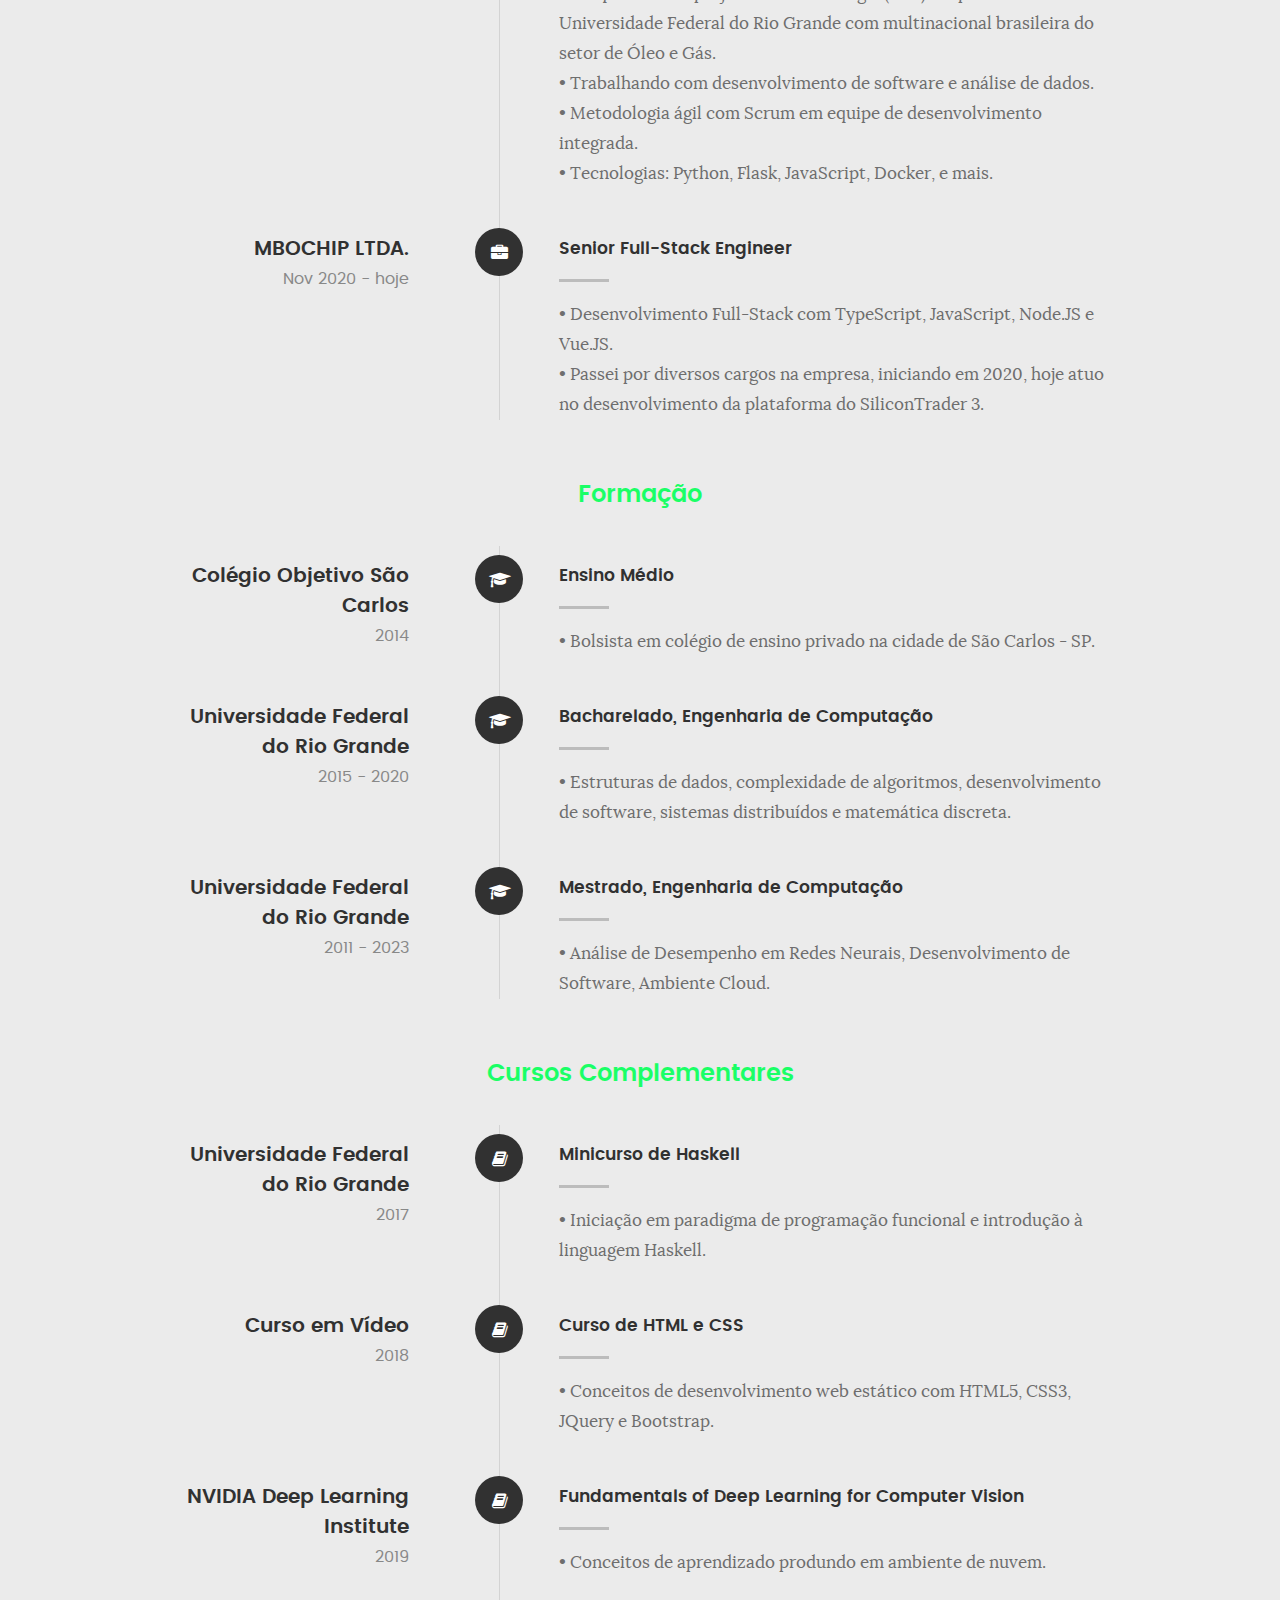
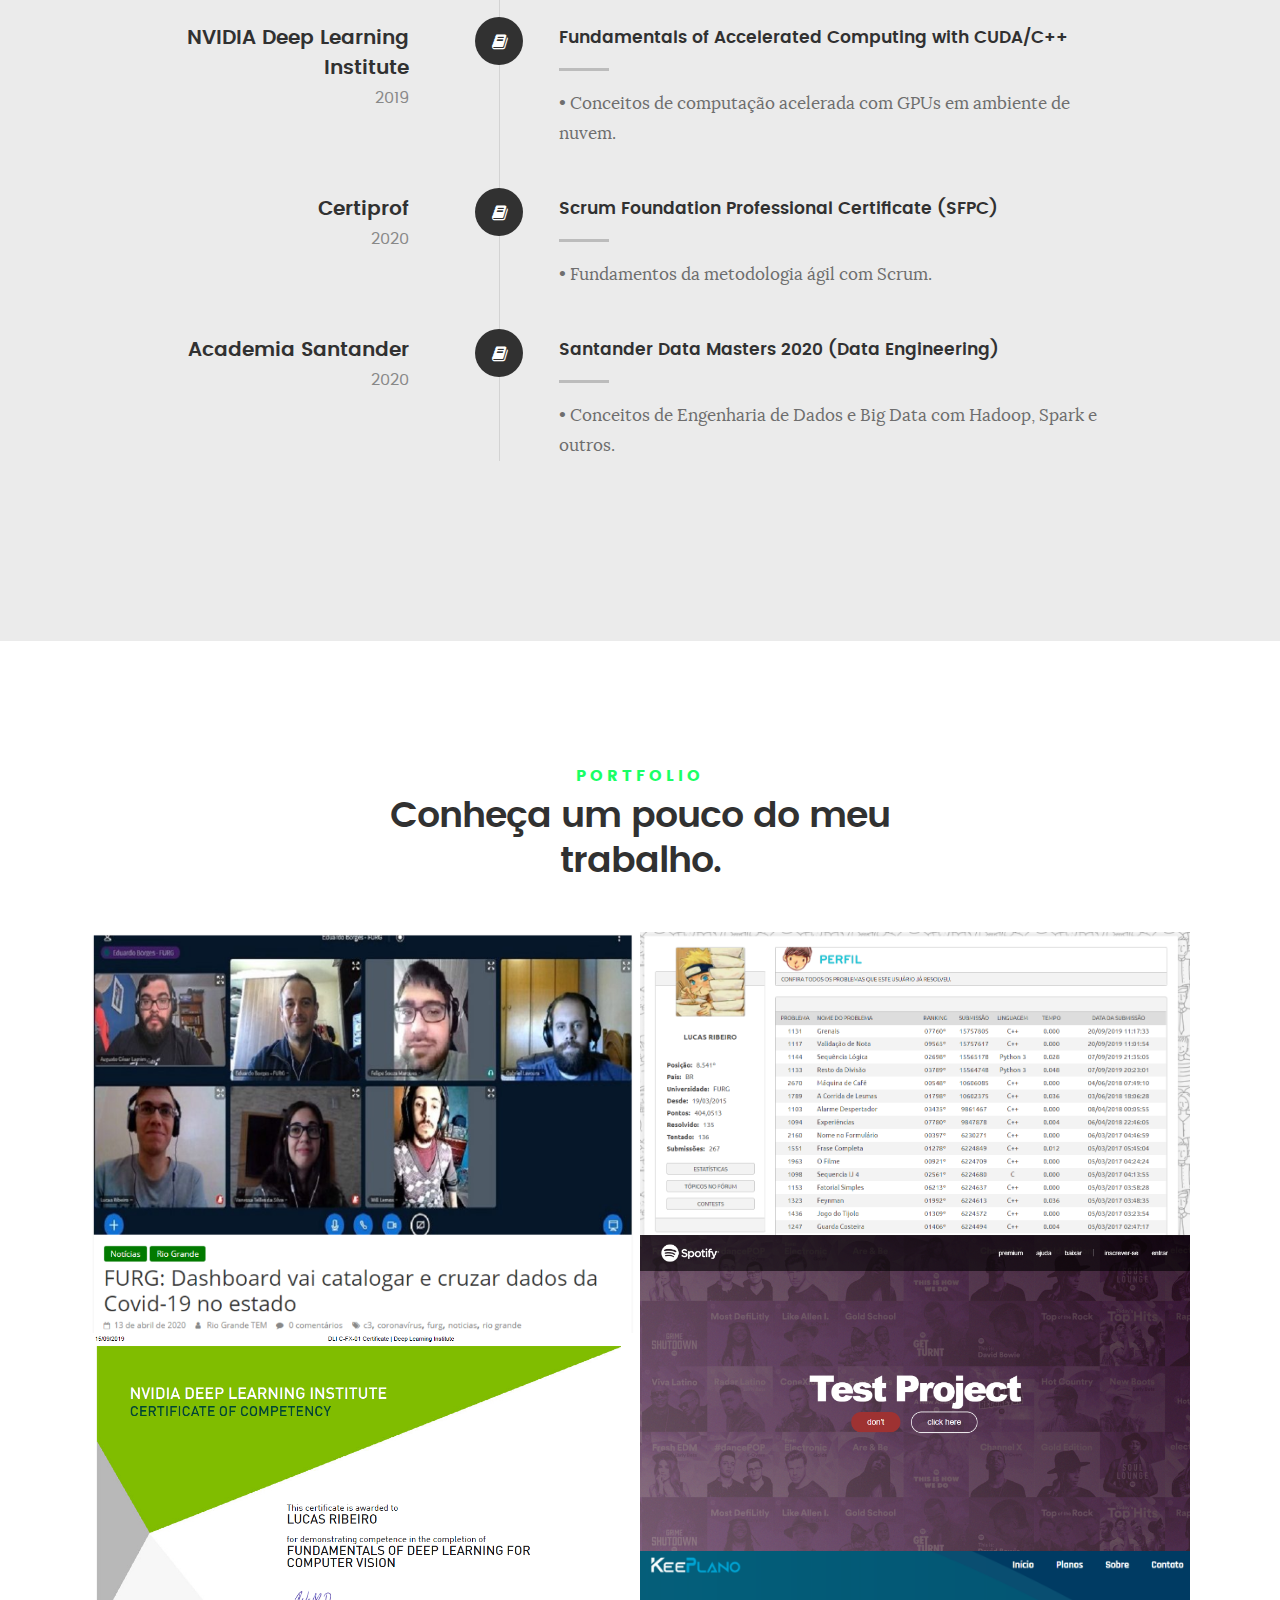
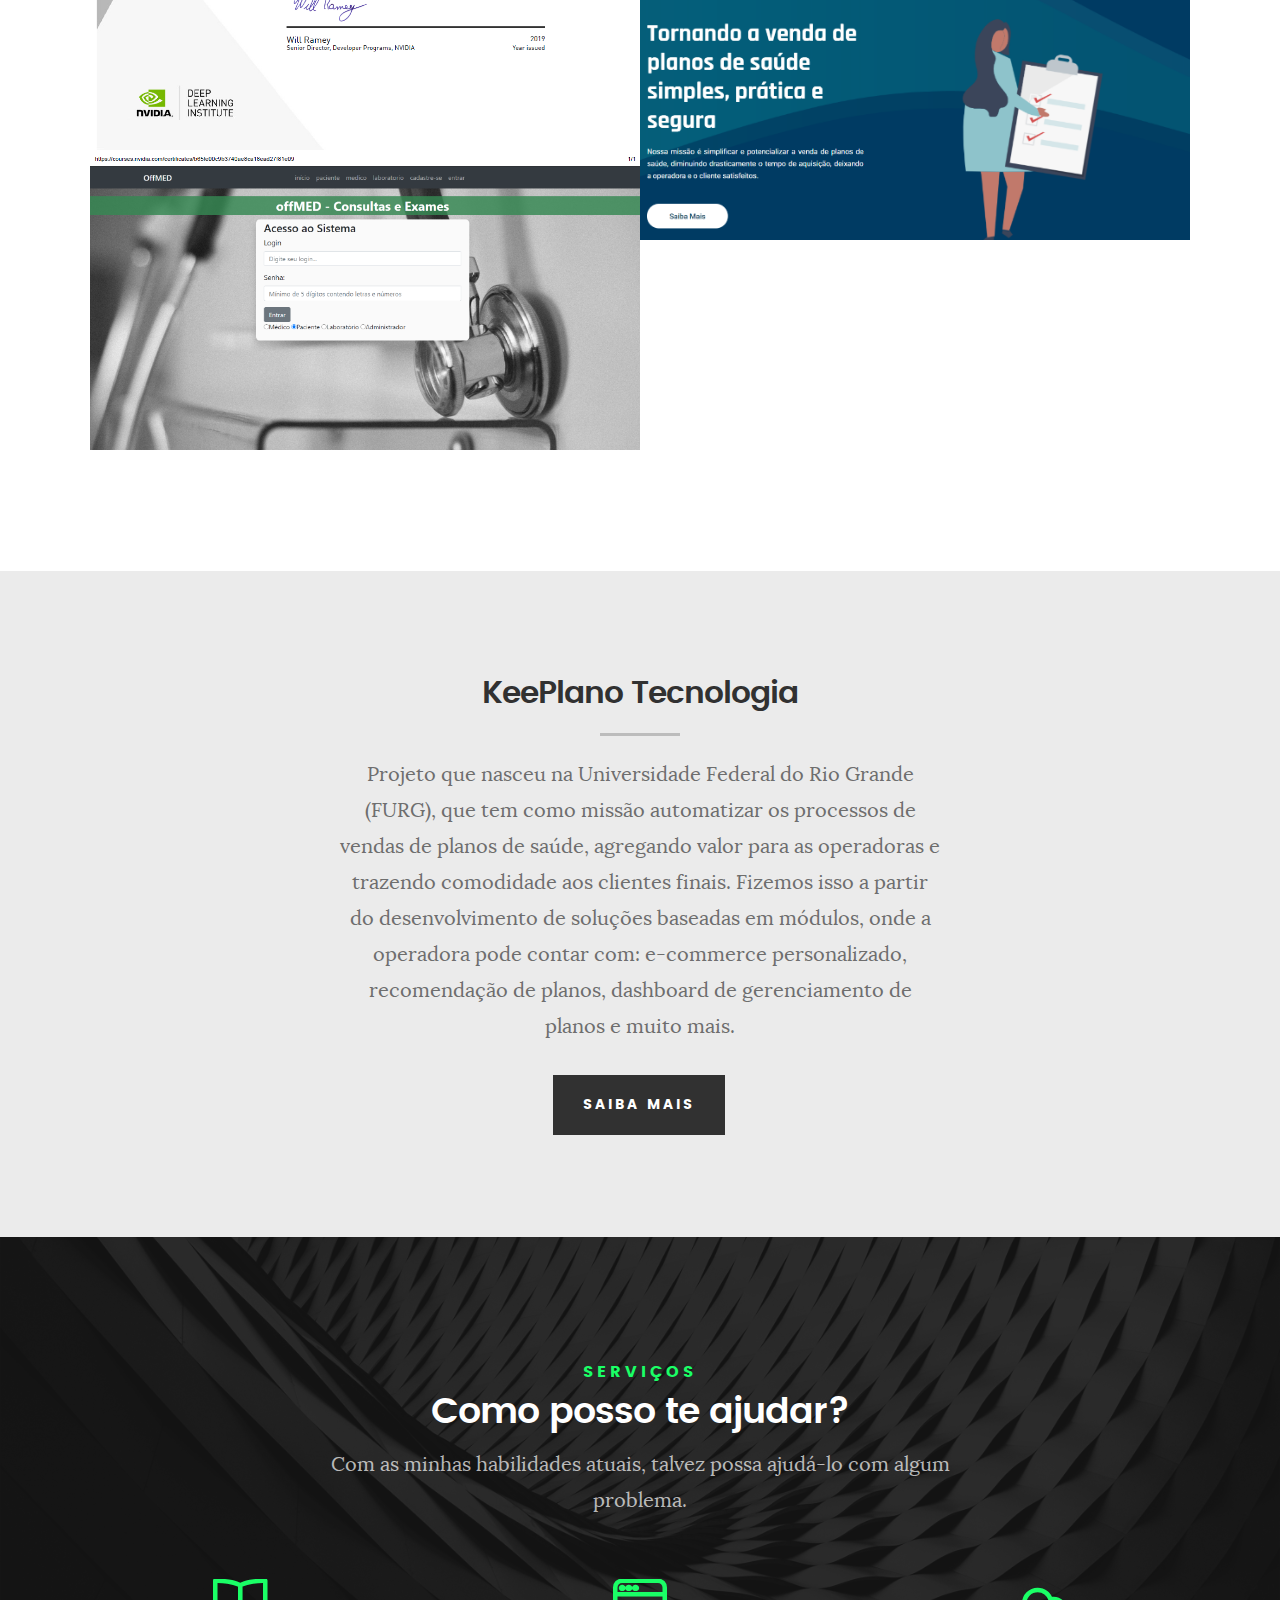
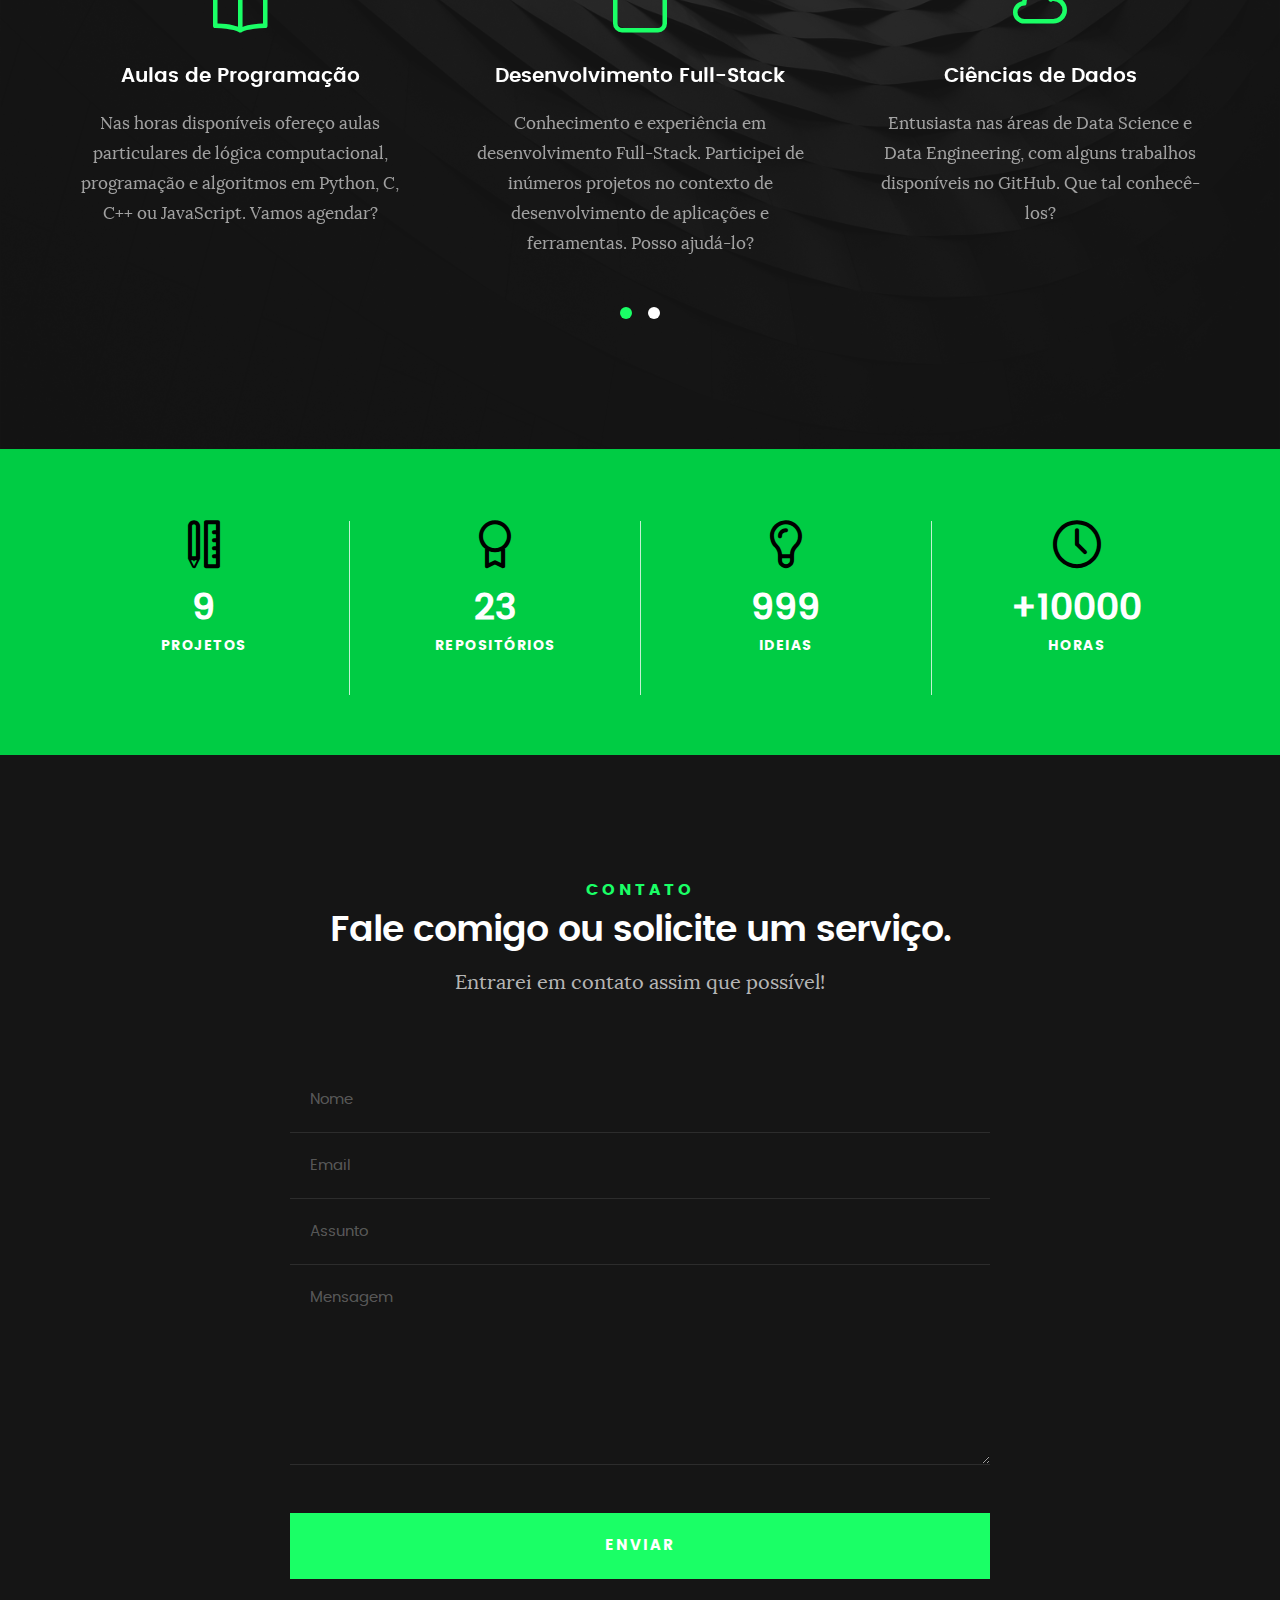
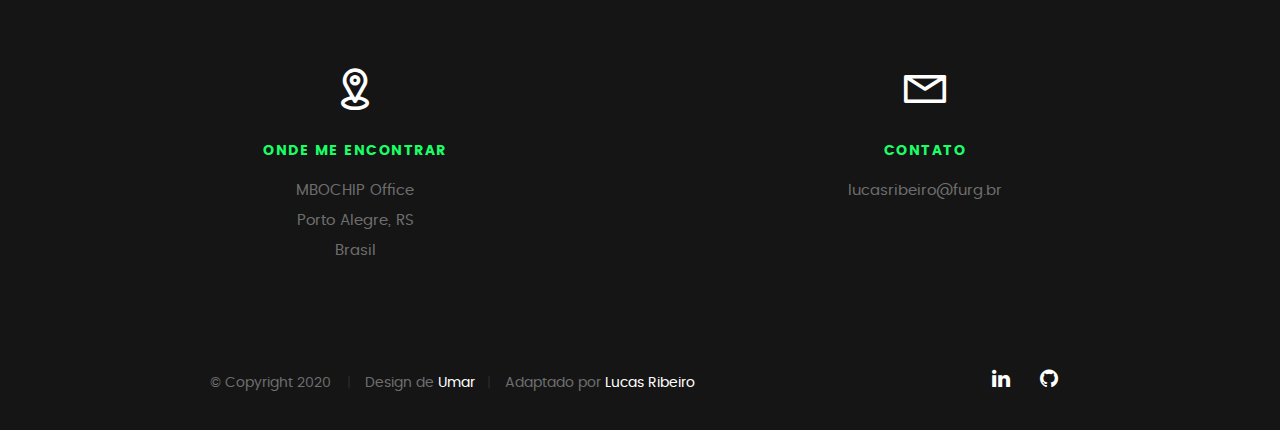
==== commit 0c8dfd5f: "wip: small adjusts" ====
--- a/index.html
+++ b/index.html
@@ -1112,8 +1112,8 @@
 				<h5>Onde me encontrar</h5>
 
 				<p>
-					Universidade Federal do Rio Grande<br>
-					Rio Grande, RS<br>
+					MBOCHIP Office<br>
+					Porto Alegre, RS<br>
 					Brasil
 				</p>
 
@@ -1159,12 +1159,8 @@
 			<div class="col-four tab-full pull-right social">
 
 				<ul class="footer-social">
-					<li><a target="_blank" href="https://www.facebook.com/"><i class="fa fa-facebook"></i></a></li>
 					<li><a target="_blank" href="https://www.linkedin.com/in/luucasrb"><i class="fa fa-linkedin"></i></a>
 					</li>
-					<li><a target="_blank" href="https://twitter.com/"><i class="fa fa-twitter"></i></a></li>
-					<!-- <li><a href="https://gama-techs.business.site/?m=true"><i class="fa fa-google"></i></a></li> -->
-					<li><a target="_blank" href="https://www.instagram.com/keeplano"><i class="fa fa-instagram"></i></a></li>
 					<li><a target="_blank" href="https://github.com/luucasrb"><i class="fa fa-github"></i></a></li>
 				</ul>
 
